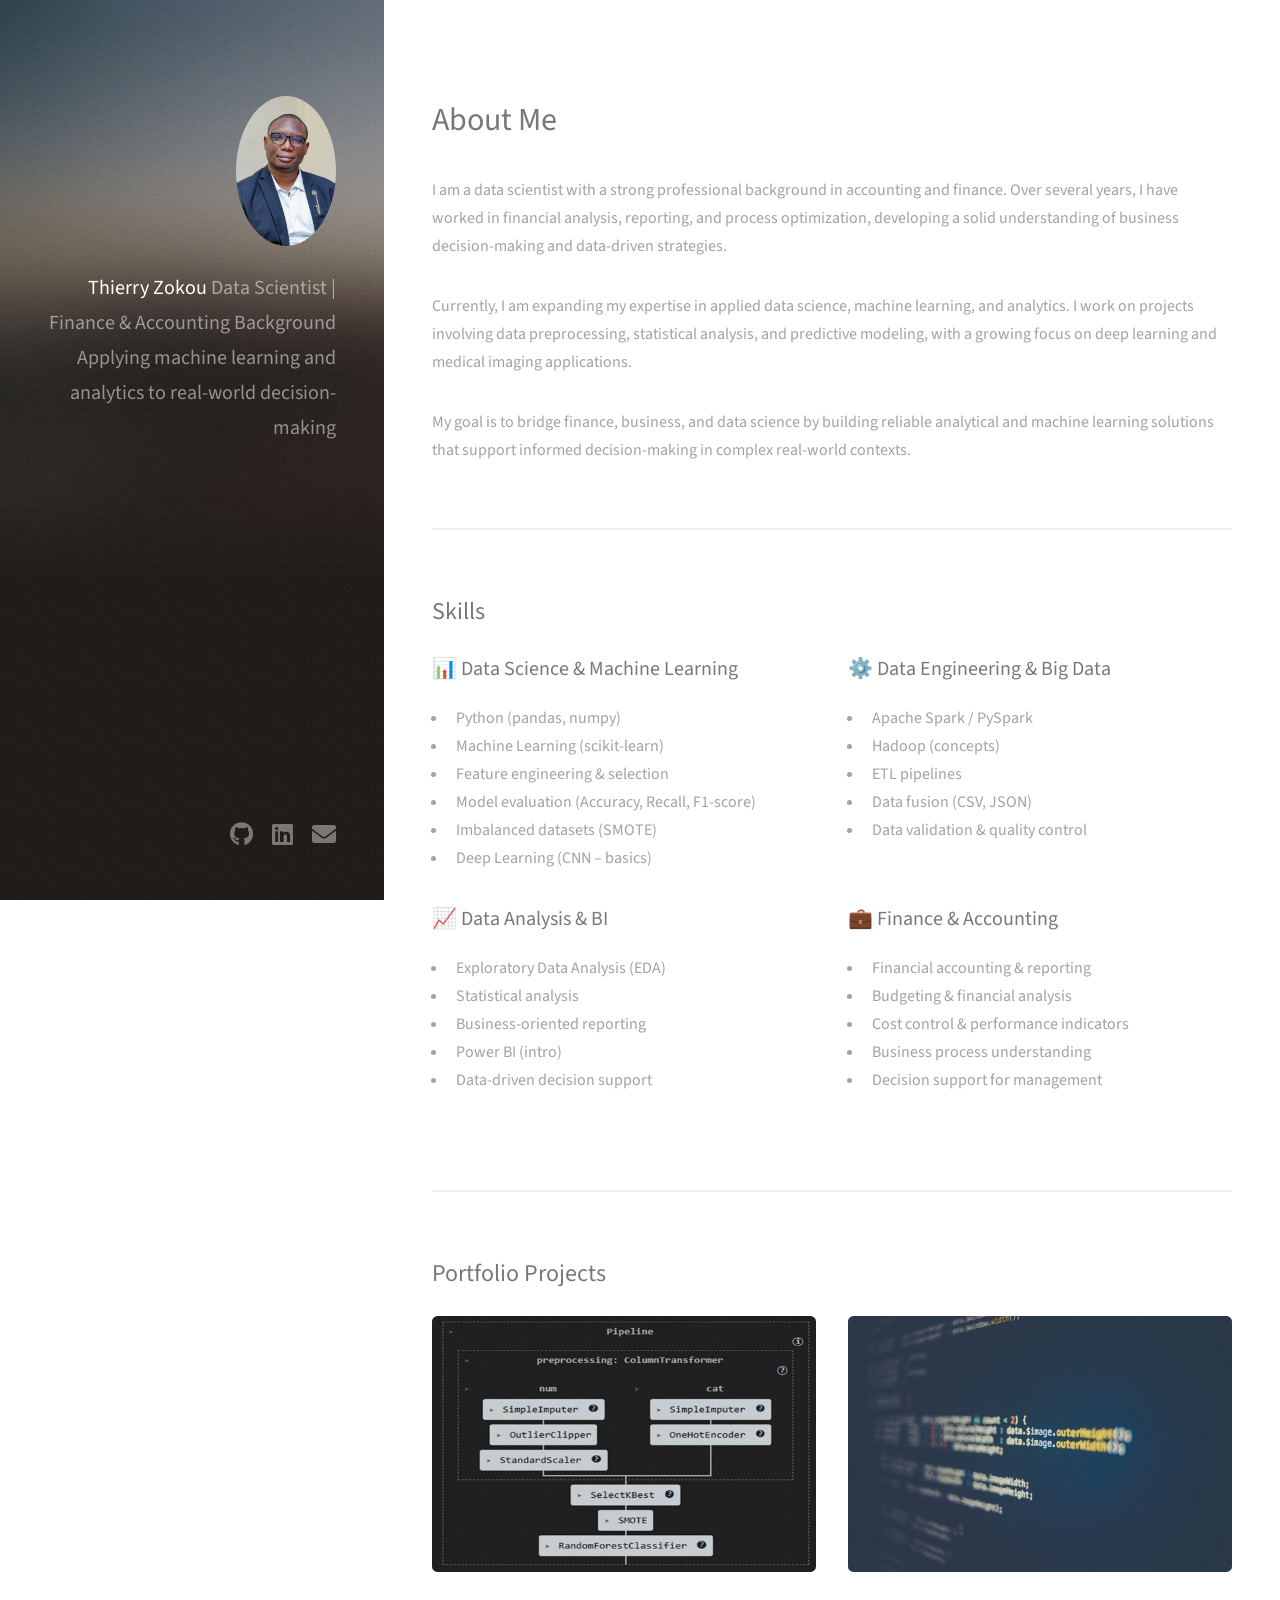
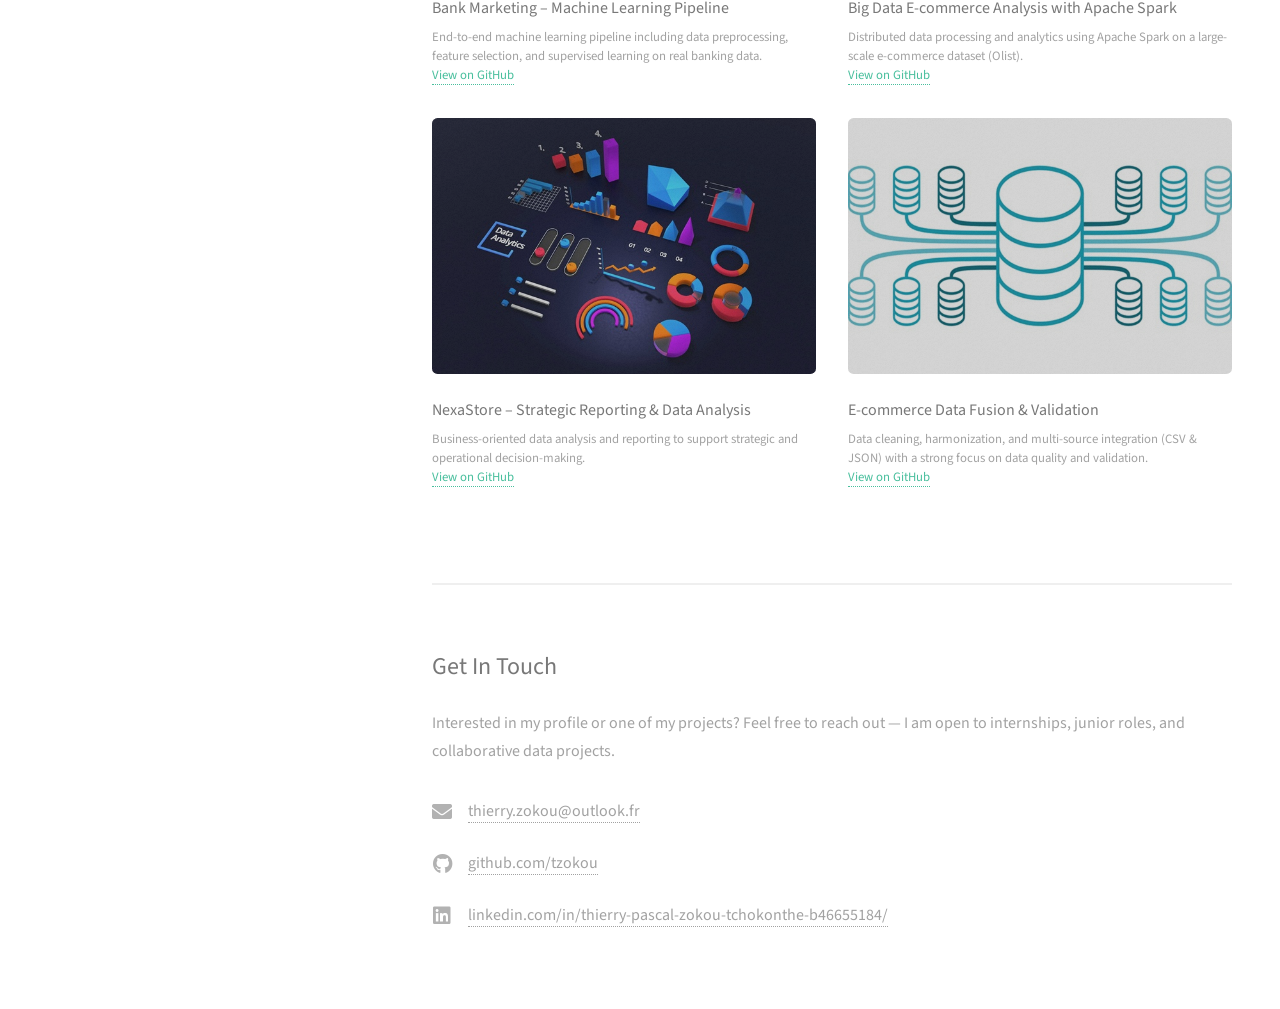
==== index.html @ b6c42687 "Finalize portfolio – ready for recruiters" ====
<!DOCTYPE HTML>
<!--
	Strata by HTML5 UP
	html5up.net | @ajlkn
	Free for personal and commercial use under the CCA 3.0 license (html5up.net/license)
-->
<html>
	<head>
		<title>Thierry Zokou | Data Science & Analytics Portfolio</title>
		<meta charset="utf-8" />
		<meta name="viewport" content="width=device-width, initial-scale=1, user-scalable=no" />
		<link rel="stylesheet" href="assets/css/main.css" />
	</head>
	<body class="is-preload">

		<!-- Header -->
		<header id="header">
		<div class="inner">
			<a href="#" class="image avatar">
				<img src="images/avatar.jpg" alt="Thierry Zokou" />
			</a>
			<h1>
				<strong>Thierry Zokou</strong><br />
				Data Scientist | Finance & Accounting Background<br />
				Applying machine learning and analytics to real-world decision-making
			</h1>
		</div>
	</header>



		<!-- Main -->
			<div id="main">

				<!-- One -->
					<section id="one">
						<header class="major">
							<h2>About Me</h2>
						</header>

						<p>
							I am a data scientist with a strong professional background in accounting and finance.
							Over several years, I have worked in financial analysis, reporting, and process optimization,
							developing a solid understanding of business decision-making and data-driven strategies.
						</p>

						<p>
							Currently, I am expanding my expertise in applied data science, machine learning, and analytics.
							I work on projects involving data preprocessing, statistical analysis, and predictive modeling,
							with a growing focus on deep learning and medical imaging applications.
						</p>

						<p>
							My goal is to bridge finance, business, and data science by building reliable analytical and
							machine learning solutions that support informed decision-making in complex real-world contexts.
						</p>
					</section>



					<section id="skills">
						<h2>Skills</h2>

						<div class="row">

							<div class="col-6 col-12-small">
								<h3>📊 Data Science & Machine Learning</h3>
								<ul>
									<li>Python (pandas, numpy)</li>
									<li>Machine Learning (scikit-learn)</li>
									<li>Feature engineering & selection</li>
									<li>Model evaluation (Accuracy, Recall, F1-score)</li>
									<li>Imbalanced datasets (SMOTE)</li>
									<li>Deep Learning (CNN – basics)</li>
								</ul>
							</div>

							<div class="col-6 col-12-small">
								<h3>⚙️ Data Engineering & Big Data</h3>
								<ul>
									<li>Apache Spark / PySpark</li>
									<li>Hadoop (concepts)</li>
									<li>ETL pipelines</li>
									<li>Data fusion (CSV, JSON)</li>
									<li>Data validation & quality control</li>
								</ul>
							</div>

							<div class="col-6 col-12-small">
								<h3>📈 Data Analysis & BI</h3>
								<ul>
									<li>Exploratory Data Analysis (EDA)</li>
									<li>Statistical analysis</li>
									<li>Business-oriented reporting</li>
									<li>Power BI (intro)</li>
									<li>Data-driven decision support</li>
								</ul>
							</div>

							<div class="col-6 col-12-small">
								<h3>💼 Finance & Accounting</h3>
								<ul>
									<li>Financial accounting & reporting</li>
									<li>Budgeting & financial analysis</li>
									<li>Cost control & performance indicators</li>
									<li>Business process understanding</li>
									<li>Decision support for management</li>
								</ul>
							</div>

						</div>
					</section>



				<!-- Two -->
					<section id="two">
						<h2>Portfolio Projects</h2>

						<div class="row">

							<!-- Project 1 -->
							<article class="col-6 col-12-xsmall work-item">
								<a href="images/fulls/01.jpg" class="image fit thumb">
									<img src="images/thumbs/01.jpg" alt="Bank Marketing Machine Learning" />
								</a>
								<h3>Bank Marketing – Machine Learning Pipeline</h3>
								<p>
									End-to-end machine learning pipeline including data preprocessing,
									feature selection, and supervised learning on real banking data.
								</p>
								<p>
									<a href="https://github.com/tzokou/pipeline-ia-pretraitement-bank-marketing" target="_blank">
										View on GitHub
									</a>
								</p>
							</article>

							<!-- Project 2 -->
							<article class="col-6 col-12-xsmall work-item">
								<a href="images/fulls/02.jpg" class="image fit thumb">
									<img src="images/thumbs/02.jpg" alt="Big Data Spark Olist" />
								</a>
								<h3>Big Data E-commerce Analysis with Apache Spark</h3>
								<p>
									Distributed data processing and analytics using Apache Spark
									on a large-scale e-commerce dataset (Olist).
								</p>
								<p>
									<a href="https://github.com/tzokou/pipeline-big-data-spark-olist" target="_blank">
										View on GitHub
									</a>
								</p>
							</article>

							<!-- Project 3 -->
							<article class="col-6 col-12-xsmall work-item">
								<a href="images/fulls/03.jpg" class="image fit thumb">
									<img src="images/thumbs/03.jpg" alt="NexaStore Data Analysis" />
								</a>
								<h3>NexaStore – Strategic Reporting & Data Analysis</h3>
								<p>
									Business-oriented data analysis and reporting to support
									strategic and operational decision-making.
								</p>
								<p>
									<a href="https://github.com/tzokou/analyse-nexastore-reporting" target="_blank">
										View on GitHub
									</a>
								</p>
							</article>

							<!-- Project 4 -->
							<article class="col-6 col-12-xsmall work-item">
								<a href="images/fulls/04.jpg" class="image fit thumb">
									<img src="images/thumbs/04.jpg" alt="E-commerce Data Fusion" />
								</a>
								<h3>E-commerce Data Fusion & Validation</h3>
								<p>
									Data cleaning, harmonization, and multi-source integration (CSV & JSON)
									with a strong focus on data quality and validation.
								</p>
								<p>
									<a href="https://github.com/tzokou/fusion-validation-donnees-ecommerce" target="_blank">
										View on GitHub
									</a>
								</p>
							</article>

						</div>
					</section>

				<!-- Three -->
					<section id="three">
						<h2>Get In Touch</h2>

						<p>
							Interested in my profile or one of my projects?
							Feel free to reach out — I am open to internships, junior roles,
							and collaborative data projects.
						</p>

						<ul class="labeled-icons">
							<li>
								<h3 class="icon solid fa-envelope">
									<span class="label">Email</span>
								</h3>
								<a href="mailto:thierry.zokou@outlook.fr">
									thierry.zokou@outlook.fr
								</a>
							</li>

							<li>
								<h3 class="icon brands fa-github">
									<span class="label">GitHub</span>
								</h3>
								<a href="https://github.com/tzokou" target="_blank">
									github.com/tzokou
								</a>
							</li>

							<li>
								<h3 class="icon brands fa-linkedin">
									<span class="label">LinkedIn</span>
								</h3>
								<a href="https://www.linkedin.com/in/thierry-pascal-zokou-tchokonthe-b46655184/" target="_blank">
									linkedin.com/in/thierry-pascal-zokou-tchokonthe-b46655184/
								</a>
							</li>
						</ul>
					</section>


				<!-- Four -->
				<!--
					<section id="four">
						<h2>Elements</h2>

						<section>
							<h4>Text</h4>
							<p>This is <b>bold</b> and this is <strong>strong</strong>. This is <i>italic</i> and this is <em>emphasized</em>.
							This is <sup>superscript</sup> text and this is <sub>subscript</sub> text.
							This is <u>underlined</u> and this is code: <code>for (;;) { ... }</code>. Finally, <a href="#">this is a link</a>.</p>
							<hr />
							<header>
								<h4>Heading with a Subtitle</h4>
								<p>Lorem ipsum dolor sit amet nullam id egestas urna aliquam</p>
							</header>
							<p>Nunc lacinia ante nunc ac lobortis. Interdum adipiscing gravida odio porttitor sem non mi integer non faucibus ornare mi ut ante amet placerat aliquet. Volutpat eu sed ante lacinia sapien lorem accumsan varius montes viverra nibh in adipiscing blandit tempus accumsan.</p>
							<header>
								<h5>Heading with a Subtitle</h5>
								<p>Lorem ipsum dolor sit amet nullam id egestas urna aliquam</p>
							</header>
							<p>Nunc lacinia ante nunc ac lobortis. Interdum adipiscing gravida odio porttitor sem non mi integer non faucibus ornare mi ut ante amet placerat aliquet. Volutpat eu sed ante lacinia sapien lorem accumsan varius montes viverra nibh in adipiscing blandit tempus accumsan.</p>
							<hr />
							<h2>Heading Level 2</h2>
							<h3>Heading Level 3</h3>
							<h4>Heading Level 4</h4>
							<h5>Heading Level 5</h5>
							<h6>Heading Level 6</h6>
							<hr />
							<h5>Blockquote</h5>
							<blockquote>Fringilla nisl. Donec accumsan interdum nisi, quis tincidunt felis sagittis eget tempus euismod. Vestibulum ante ipsum primis in faucibus vestibulum. Blandit adipiscing eu felis iaculis volutpat ac adipiscing accumsan faucibus. Vestibulum ante ipsum primis in faucibus lorem ipsum dolor sit amet nullam adipiscing eu felis.</blockquote>
							<h5>Preformatted</h5>
							<pre><code>i = 0;

while (!deck.isInOrder()) {
print 'Iteration ' + i;
deck.shuffle();
i++;
}

print 'It took ' + i + ' iterations to sort the deck.';</code></pre>
						</section>

						<section>
							<h4>Lists</h4>
							<div class="row">
								<div class="col-6 col-12-xsmall">
									<h5>Unordered</h5>
									<ul>
										<li>Dolor pulvinar etiam magna etiam.</li>
										<li>Sagittis adipiscing lorem eleifend.</li>
										<li>Felis enim feugiat dolore viverra.</li>
									</ul>
									<h5>Alternate</h5>
									<ul class="alt">
										<li>Dolor pulvinar etiam magna etiam.</li>
										<li>Sagittis adipiscing lorem eleifend.</li>
										<li>Felis enim feugiat dolore viverra.</li>
									</ul>
								</div>
								<div class="col-6 col-12-xsmall">
									<h5>Ordered</h5>
									<ol>
										<li>Dolor pulvinar etiam magna etiam.</li>
										<li>Etiam vel felis at lorem sed viverra.</li>
										<li>Felis enim feugiat dolore viverra.</li>
										<li>Dolor pulvinar etiam magna etiam.</li>
										<li>Etiam vel felis at lorem sed viverra.</li>
										<li>Felis enim feugiat dolore viverra.</li>
									</ol>
									<h5>Icons</h5>
									<ul class="icons">
										<li><a href="#" class="icon brands fa-twitter"><span class="label">Twitter</span></a></li>
										<li><a href="#" class="icon brands fa-facebook-f"><span class="label">Facebook</span></a></li>
										<li><a href="#" class="icon brands fa-instagram"><span class="label">Instagram</span></a></li>
										<li><a href="#" class="icon brands fa-github"><span class="label">Github</span></a></li>
										<li><a href="#" class="icon brands fa-dribbble"><span class="label">Dribbble</span></a></li>
										<li><a href="#" class="icon brands fa-tumblr"><span class="label">Tumblr</span></a></li>
									</ul>
								</div>
							</div>
							<h5>Actions</h5>
							<ul class="actions">
								<li><a href="#" class="button primary">Default</a></li>
								<li><a href="#" class="button">Default</a></li>
							</ul>
							<ul class="actions small">
								<li><a href="#" class="button primary small">Small</a></li>
								<li><a href="#" class="button small">Small</a></li>
							</ul>
							<div class="row">
								<div class="col-6 col-12-small">
									<ul class="actions stacked">
										<li><a href="#" class="button primary">Default</a></li>
										<li><a href="#" class="button">Default</a></li>
									</ul>
								</div>
								<div class="col-6 col-12-small">
									<ul class="actions stacked">
										<li><a href="#" class="button primary small">Small</a></li>
										<li><a href="#" class="button small">Small</a></li>
									</ul>
								</div>
								<div class="col-6 col-12-small">
									<ul class="actions stacked">
										<li><a href="#" class="button primary fit">Default</a></li>
										<li><a href="#" class="button fit">Default</a></li>
									</ul>
								</div>
								<div class="col-6 col-12-small">
									<ul class="actions stacked">
										<li><a href="#" class="button primary small fit">Small</a></li>
										<li><a href="#" class="button small fit">Small</a></li>
									</ul>
								</div>
							</div>
						</section>

						<section>
							<h4>Table</h4>
							<h5>Default</h5>
							<div class="table-wrapper">
								<table>
									<thead>
										<tr>
											<th>Name</th>
											<th>Description</th>
											<th>Price</th>
										</tr>
									</thead>
									<tbody>
										<tr>
											<td>Item One</td>
											<td>Ante turpis integer aliquet porttitor.</td>
											<td>29.99</td>
										</tr>
										<tr>
											<td>Item Two</td>
											<td>Vis ac commodo adipiscing arcu aliquet.</td>
											<td>19.99</td>
										</tr>
										<tr>
											<td>Item Three</td>
											<td> Morbi faucibus arcu accumsan lorem.</td>
											<td>29.99</td>
										</tr>
										<tr>
											<td>Item Four</td>
											<td>Vitae integer tempus condimentum.</td>
											<td>19.99</td>
										</tr>
										<tr>
											<td>Item Five</td>
											<td>Ante turpis integer aliquet porttitor.</td>
											<td>29.99</td>
										</tr>
									</tbody>
									<tfoot>
										<tr>
											<td colspan="2"></td>
											<td>100.00</td>
										</tr>
									</tfoot>
								</table>
							</div>

							<h5>Alternate</h5>
							<div class="table-wrapper">
								<table class="alt">
									<thead>
										<tr>
											<th>Name</th>
											<th>Description</th>
											<th>Price</th>
										</tr>
									</thead>
									<tbody>
										<tr>
											<td>Item One</td>
											<td>Ante turpis integer aliquet porttitor.</td>
											<td>29.99</td>
										</tr>
										<tr>
											<td>Item Two</td>
											<td>Vis ac commodo adipiscing arcu aliquet.</td>
											<td>19.99</td>
										</tr>
										<tr>
											<td>Item Three</td>
											<td> Morbi faucibus arcu accumsan lorem.</td>
											<td>29.99</td>
										</tr>
										<tr>
											<td>Item Four</td>
											<td>Vitae integer tempus condimentum.</td>
											<td>19.99</td>
										</tr>
										<tr>
											<td>Item Five</td>
											<td>Ante turpis integer aliquet porttitor.</td>
											<td>29.99</td>
										</tr>
									</tbody>
									<tfoot>
										<tr>
											<td colspan="2"></td>
											<td>100.00</td>
										</tr>
									</tfoot>
								</table>
							</div>
						</section>

						<section>
							<h4>Buttons</h4>
							<ul class="actions">
								<li><a href="#" class="button primary">Primary</a></li>
								<li><a href="#" class="button">Default</a></li>
							</ul>
							<ul class="actions">
								<li><a href="#" class="button large">Large</a></li>
								<li><a href="#" class="button">Default</a></li>
								<li><a href="#" class="button small">Small</a></li>
							</ul>
							<ul class="actions fit">
								<li><a href="#" class="button primary fit">Fit</a></li>
								<li><a href="#" class="button fit">Fit</a></li>
							</ul>
							<ul class="actions fit small">
								<li><a href="#" class="button primary fit small">Fit + Small</a></li>
								<li><a href="#" class="button fit small">Fit + Small</a></li>
							</ul>
							<ul class="actions">
								<li><a href="#" class="button primary icon solid fa-download">Icon</a></li>
								<li><a href="#" class="button icon solid fa-download">Icon</a></li>
							</ul>
							<ul class="actions">
								<li><span class="button primary disabled">Primary</span></li>
								<li><span class="button disabled">Default</span></li>
							</ul>
						</section>

						<section>
							<h4>Form</h4>
							<form method="post" action="#">
								<div class="row gtr-uniform gtr-50">
									<div class="col-6 col-12-xsmall">
										<input type="text" name="demo-name" id="demo-name" value="" placeholder="Name" />
									</div>
									<div class="col-6 col-12-xsmall">
										<input type="email" name="demo-email" id="demo-email" value="" placeholder="Email" />
									</div>
									<div class="col-12">
										<select name="demo-category" id="demo-category">
											<option value="">- Category -</option>
											<option value="1">Manufacturing</option>
											<option value="1">Shipping</option>
											<option value="1">Administration</option>
											<option value="1">Human Resources</option>
										</select>
									</div>
									<div class="col-4 col-12-small">
										<input type="radio" id="demo-priority-low" name="demo-priority" checked>
										<label for="demo-priority-low">Low Priority</label>
									</div>
									<div class="col-4 col-12-small">
										<input type="radio" id="demo-priority-normal" name="demo-priority">
										<label for="demo-priority-normal">Normal Priority</label>
									</div>
									<div class="col-4 col-12-small">
										<input type="radio" id="demo-priority-high" name="demo-priority">
										<label for="demo-priority-high">High Priority</label>
									</div>
									<div class="col-6 col-12-small">
										<input type="checkbox" id="demo-copy" name="demo-copy">
										<label for="demo-copy">Email me a copy of this message</label>
									</div>
									<div class="col-6 col-12-small">
										<input type="checkbox" id="demo-human" name="demo-human" checked>
										<label for="demo-human">I am a human and not a robot</label>
									</div>
									<div class="col-12">
										<textarea name="demo-message" id="demo-message" placeholder="Enter your message" rows="6"></textarea>
									</div>
									<div class="col-12">
										<ul class="actions">
											<li><input type="submit" value="Send Message" class="primary" /></li>
											<li><input type="reset" value="Reset" /></li>
										</ul>
									</div>
								</div>
							</form>
						</section>

						<section>
							<h4>Image</h4>
							<h5>Fit</h5>
							<div class="box alt">
								<div class="row gtr-50 gtr-uniform">
									<div class="col-12"><span class="image fit"><img src="images/fulls/05.jpg" alt="" /></span></div>
									<div class="col-4"><span class="image fit"><img src="images/thumbs/01.jpg" alt="" /></span></div>
									<div class="col-4"><span class="image fit"><img src="images/thumbs/02.jpg" alt="" /></span></div>
									<div class="col-4"><span class="image fit"><img src="images/thumbs/03.jpg" alt="" /></span></div>
									<div class="col-4"><span class="image fit"><img src="images/thumbs/04.jpg" alt="" /></span></div>
									<div class="col-4"><span class="image fit"><img src="images/thumbs/05.jpg" alt="" /></span></div>
									<div class="col-4"><span class="image fit"><img src="images/thumbs/06.jpg" alt="" /></span></div>
									<div class="col-4"><span class="image fit"><img src="images/thumbs/03.jpg" alt="" /></span></div>
									<div class="col-4"><span class="image fit"><img src="images/thumbs/02.jpg" alt="" /></span></div>
									<div class="col-4"><span class="image fit"><img src="images/thumbs/01.jpg" alt="" /></span></div>
								</div>
							</div>
							<h5>Left &amp; Right</h5>
							<p><span class="image left"><img src="images/avatar.jpg" alt="" /></span>Fringilla nisl. Donec accumsan interdum nisi, quis tincidunt felis sagittis eget. tempus euismod. Vestibulum ante ipsum primis in faucibus vestibulum. Blandit adipiscing eu felis iaculis volutpat ac adipiscing accumsan eu faucibus. Integer ac pellentesque praesent tincidunt felis sagittis eget. tempus euismod. Vestibulum ante ipsum primis in faucibus vestibulum. Blandit adipiscing eu felis iaculis volutpat ac adipiscing accumsan eu faucibus. Integer ac pellentesque praesent. Donec accumsan interdum nisi, quis tincidunt felis sagittis eget. tempus euismod. Vestibulum ante ipsum primis in faucibus vestibulum. Blandit adipiscing eu felis iaculis volutpat ac adipiscing accumsan eu faucibus. Integer ac pellentesque praesent tincidunt felis sagittis eget. tempus euismod. Vestibulum ante ipsum primis in faucibus vestibulum. Blandit adipiscing eu felis iaculis volutpat ac adipiscing accumsan eu faucibus. Integer ac pellentesque praesent.</p>
							<p><span class="image right"><img src="images/avatar.jpg" alt="" /></span>Fringilla nisl. Donec accumsan interdum nisi, quis tincidunt felis sagittis eget. tempus euismod. Vestibulum ante ipsum primis in faucibus vestibulum. Blandit adipiscing eu felis iaculis volutpat ac adipiscing accumsan eu faucibus. Integer ac pellentesque praesent tincidunt felis sagittis eget. tempus euismod. Vestibulum ante ipsum primis in faucibus vestibulum. Blandit adipiscing eu felis iaculis volutpat ac adipiscing accumsan eu faucibus. Integer ac pellentesque praesent. Donec accumsan interdum nisi, quis tincidunt felis sagittis eget. tempus euismod. Vestibulum ante ipsum primis in faucibus vestibulum. Blandit adipiscing eu felis iaculis volutpat ac adipiscing accumsan eu faucibus. Integer ac pellentesque praesent tincidunt felis sagittis eget. tempus euismod. Vestibulum ante ipsum primis in faucibus vestibulum. Blandit adipiscing eu felis iaculis volutpat ac adipiscing accumsan eu faucibus. Integer ac pellentesque praesent.</p>
						</section>

					</section>
				-->

			</div>

		<!-- Footer -->
			<footer id="footer">
				<div class="inner">
					<ul class="icons">
						<li>
							<a href="https://github.com/tzokou" class="icon brands fa-github" target="_blank">
								<span class="label">GitHub</span>
							</a>
						</li>
						<li>
							<a href="https://www.linkedin.com/in/thierry-pascal-zokou-tchokonthe-b46655184/" class="icon brands fa-linkedin" target="_blank">
								<span class="label">LinkedIn</span>
							</a>
						</li>
						<li>
							<a href="mailto:thierry.zokou@outlook.fr" class="icon solid fa-envelope">
								<span class="label">Email</span>
							</a>
						</li>
					</ul>

				</div>
			</footer>

		<!-- Scripts -->
			<script src="assets/js/jquery.min.js"></script>
			<script src="assets/js/jquery.poptrox.min.js"></script>
			<script src="assets/js/browser.min.js"></script>
			<script src="assets/js/breakpoints.min.js"></script>
			<script src="assets/js/util.js"></script>
			<script src="assets/js/main.js"></script>

	</body>
</html>
---- assets/css/main.css ----
@import url("fontawesome-all.min.css");
@import url("https://fonts.googleapis.com/css?family=Source+Sans+Pro:400,400italic");

/*
	Strata by HTML5 UP
	html5up.net | @ajlkn
	Free for personal and commercial use under the CCA 3.0 license (html5up.net/license)
*/

html, body, div, span, applet, object,
iframe, h1, h2, h3, h4, h5, h6, p, blockquote,
pre, a, abbr, acronym, address, big, cite,
code, del, dfn, em, img, ins, kbd, q, s, samp,
small, strike, strong, sub, sup, tt, var, b,
u, i, center, dl, dt, dd, ol, ul, li, fieldset,
form, label, legend, table, caption, tbody,
tfoot, thead, tr, th, td, article, aside,
canvas, details, embed, figure, figcaption,
footer, header, hgroup, menu, nav, output, ruby,
section, summary, time, mark, audio, video {
	margin: 0;
	padding: 0;
	border: 0;
	font-size: 100%;
	font: inherit;
	vertical-align: baseline;}

article, aside, details, figcaption, figure,
footer, header, hgroup, menu, nav, section {
	display: block;}

body {
	line-height: 1;
}

ol, ul {
	list-style: none;
}

blockquote, q {
	quotes: none;
}

	blockquote:before, blockquote:after, q:before, q:after {
		content: '';
		content: none;
	}

table {
	border-collapse: collapse;
	border-spacing: 0;
}

body {
	-webkit-text-size-adjust: none;
}

mark {
	background-color: transparent;
	color: inherit;
}

input::-moz-focus-inner {
	border: 0;
	padding: 0;
}

input, select, textarea {
	-moz-appearance: none;
	-webkit-appearance: none;
	-ms-appearance: none;
	appearance: none;
}

/* Basic */

	html {
		box-sizing: border-box;
	}

	*, *:before, *:after {
		box-sizing: inherit;
	}

	body {
		background: #fff;
	}

		body.is-preload *, body.is-preload *:before, body.is-preload *:after {
			-moz-animation: none !important;
			-webkit-animation: none !important;
			-ms-animation: none !important;
			animation: none !important;
			-moz-transition: none !important;
			-webkit-transition: none !important;
			-ms-transition: none !important;
			transition: none !important;
		}

	body, input, select, textarea {
		color: #a2a2a2;
		font-family: "Source Sans Pro", Helvetica, sans-serif;
		font-size: 16pt;
		font-weight: 400;
		line-height: 1.75em;
	}

	a {
		-moz-transition: color 0.2s ease-in-out, border-color 0.2s ease-in-out;
		-webkit-transition: color 0.2s ease-in-out, border-color 0.2s ease-in-out;
		-ms-transition: color 0.2s ease-in-out, border-color 0.2s ease-in-out;
		transition: color 0.2s ease-in-out, border-color 0.2s ease-in-out;
		border-bottom: dotted 1px;
		color: #49bf9d;
		text-decoration: none;
	}

		a:hover {
			border-bottom-color: transparent;
			color: #49bf9d !important;
			text-decoration: none;
		}

	strong, b {
		color: #787878;
		font-weight: 400;
	}

	em, i {
		font-style: italic;
	}

	p {
		margin: 0 0 2em 0;
	}

	h1, h2, h3, h4, h5, h6 {
		color: #787878;
		font-weight: 400;
		line-height: 1em;
		margin: 0 0 1em 0;
	}

		h1 a, h2 a, h3 a, h4 a, h5 a, h6 a {
			color: inherit;
			text-decoration: none;
		}

	h1 {
		font-size: 2em;
		line-height: 1.5em;
	}

	h2 {
		font-size: 1.5em;
		line-height: 1.5em;
	}

	h3 {
		font-size: 1.25em;
		line-height: 1.5em;
	}

	h4 {
		font-size: 1.1em;
		line-height: 1.5em;
	}

	h5 {
		font-size: 0.9em;
		line-height: 1.5em;
	}

	h6 {
		font-size: 0.7em;
		line-height: 1.5em;
	}

	sub {
		font-size: 0.8em;
		position: relative;
		top: 0.5em;
	}

	sup {
		font-size: 0.8em;
		position: relative;
		top: -0.5em;
	}

	hr {
		border: 0;
		border-bottom: solid 2px #efefef;
		margin: 2em 0;
	}

		hr.major {
			margin: 3em 0;
		}

	blockquote {
		border-left: solid 6px #efefef;
		font-style: italic;
		margin: 0 0 2em 0;
		padding: 0.5em 0 0.5em 1.5em;
	}

	code {
		background: #f7f7f7;
		border-radius: 0.35em;
		border: solid 2px #efefef;
		font-family: "Courier New", monospace;
		font-size: 0.9em;
		margin: 0 0.25em;
		padding: 0.25em 0.65em;
	}

	pre {
		-webkit-overflow-scrolling: touch;
		font-family: "Courier New", monospace;
		font-size: 0.9em;
		margin: 0 0 2em 0;
	}

		pre code {
			display: block;
			line-height: 1.75em;
			padding: 1em 1.5em;
			overflow-x: auto;
		}

	.align-left {
		text-align: left;
	}

	.align-center {
		text-align: center;
	}

	.align-right {
		text-align: right;
	}

/* Container */

	.container {
		margin: 0 auto;
		max-width: calc(100% - 4em);
		width: 100%;
	}

		.container.xsmall {
			width: 25%;
		}

		.container.small {
			width: 50%;
		}

		.container.medium {
			width: 75%;
		}

		.container.large {
			width: 125%;
		}

		.container.xlarge {
			width: 150%;
		}

		.container.max {
			width: 100%;
		}

		@media screen and (max-width: 980px) {

			.container {
				width: 100% !important;
				max-width: 100% !important;
			}

		}

		@media screen and (max-width: 480px) {

			.container {
				max-width: calc(100% - 3em);
			}

		}

/* Row */

	.row {
		display: flex;
		flex-wrap: wrap;
		box-sizing: border-box;
		align-items: stretch;
	}

		.row > * {
			box-sizing: border-box;
		}

		.row.gtr-uniform > * > :last-child {
			margin-bottom: 0;
		}

		.row.aln-left {
			justify-content: flex-start;
		}

		.row.aln-center {
			justify-content: center;
		}

		.row.aln-right {
			justify-content: flex-end;
		}

		.row.aln-top {
			align-items: flex-start;
		}

		.row.aln-middle {
			align-items: center;
		}

		.row.aln-bottom {
			align-items: flex-end;
		}

		.row > .imp {
			order: -1;
		}

		.row > .col-1 {
			width: 8.33333%;
		}

		.row > .off-1 {
			margin-left: 8.33333%;
		}

		.row > .col-2 {
			width: 16.66667%;
		}

		.row > .off-2 {
			margin-left: 16.66667%;
		}

		.row > .col-3 {
			width: 25%;
		}

		.row > .off-3 {
			margin-left: 25%;
		}

		.row > .col-4 {
			width: 33.33333%;
		}

		.row > .off-4 {
			margin-left: 33.33333%;
		}

		.row > .col-5 {
			width: 41.66667%;
		}

		.row > .off-5 {
			margin-left: 41.66667%;
		}

		.row > .col-6 {
			width: 50%;
		}

		.row > .off-6 {
			margin-left: 50%;
		}

		.row > .col-7 {
			width: 58.33333%;
		}

		.row > .off-7 {
			margin-left: 58.33333%;
		}

		.row > .col-8 {
			width: 66.66667%;
		}

		.row > .off-8 {
			margin-left: 66.66667%;
		}

		.row > .col-9 {
			width: 75%;
		}

		.row > .off-9 {
			margin-left: 75%;
		}

		.row > .col-10 {
			width: 83.33333%;
		}

		.row > .off-10 {
			margin-left: 83.33333%;
		}

		.row > .col-11 {
			width: 91.66667%;
		}

		.row > .off-11 {
			margin-left: 91.66667%;
		}

		.row > .col-12 {
			width: 100%;
		}

		.row > .off-12 {
			margin-left: 100%;
		}

		.row.gtr-0 {
			margin-top: 0;
			margin-left: 0em;
		}

			.row.gtr-0 > * {
				padding: 0 0 0 0em;
			}

			.row.gtr-0.gtr-uniform {
				margin-top: 0em;
			}

				.row.gtr-0.gtr-uniform > * {
					padding-top: 0em;
				}

		.row.gtr-25 {
			margin-top: 0;
			margin-left: -0.625em;
		}

			.row.gtr-25 > * {
				padding: 0 0 0 0.625em;
			}

			.row.gtr-25.gtr-uniform {
				margin-top: -0.625em;
			}

				.row.gtr-25.gtr-uniform > * {
					padding-top: 0.625em;
				}

		.row.gtr-50 {
			margin-top: 0;
			margin-left: -1.25em;
		}

			.row.gtr-50 > * {
				padding: 0 0 0 1.25em;
			}

			.row.gtr-50.gtr-uniform {
				margin-top: -1.25em;
			}

				.row.gtr-50.gtr-uniform > * {
					padding-top: 1.25em;
				}

		.row {
			margin-top: 0;
			margin-left: -2.5em;
		}

			.row > * {
				padding: 0 0 0 2.5em;
			}

			.row.gtr-uniform {
				margin-top: -2.5em;
			}

				.row.gtr-uniform > * {
					padding-top: 2.5em;
				}

		.row.gtr-150 {
			margin-top: 0;
			margin-left: -3.75em;
		}

			.row.gtr-150 > * {
				padding: 0 0 0 3.75em;
			}

			.row.gtr-150.gtr-uniform {
				margin-top: -3.75em;
			}

				.row.gtr-150.gtr-uniform > * {
					padding-top: 3.75em;
				}

		.row.gtr-200 {
			margin-top: 0;
			margin-left: -5em;
		}

			.row.gtr-200 > * {
				padding: 0 0 0 5em;
			}

			.row.gtr-200.gtr-uniform {
				margin-top: -5em;
			}

				.row.gtr-200.gtr-uniform > * {
					padding-top: 5em;
				}

		@media screen and (max-width: 1800px) {

			.row {
				display: flex;
				flex-wrap: wrap;
				box-sizing: border-box;
				align-items: stretch;
			}

				.row > * {
					box-sizing: border-box;
				}

				.row.gtr-uniform > * > :last-child {
					margin-bottom: 0;
				}

				.row.aln-left {
					justify-content: flex-start;
				}

				.row.aln-center {
					justify-content: center;
				}

				.row.aln-right {
					justify-content: flex-end;
				}

				.row.aln-top {
					align-items: flex-start;
				}

				.row.aln-middle {
					align-items: center;
				}

				.row.aln-bottom {
					align-items: flex-end;
				}

				.row > .imp-xlarge {
					order: -1;
				}

				.row > .col-1-xlarge {
					width: 8.33333%;
				}

				.row > .off-1-xlarge {
					margin-left: 8.33333%;
				}

				.row > .col-2-xlarge {
					width: 16.66667%;
				}

				.row > .off-2-xlarge {
					margin-left: 16.66667%;
				}

				.row > .col-3-xlarge {
					width: 25%;
				}

				.row > .off-3-xlarge {
					margin-left: 25%;
				}

				.row > .col-4-xlarge {
					width: 33.33333%;
				}

				.row > .off-4-xlarge {
					margin-left: 33.33333%;
				}

				.row > .col-5-xlarge {
					width: 41.66667%;
				}

				.row > .off-5-xlarge {
					margin-left: 41.66667%;
				}

				.row > .col-6-xlarge {
					width: 50%;
				}

				.row > .off-6-xlarge {
					margin-left: 50%;
				}

				.row > .col-7-xlarge {
					width: 58.33333%;
				}

				.row > .off-7-xlarge {
					margin-left: 58.33333%;
				}

				.row > .col-8-xlarge {
					width: 66.66667%;
				}

				.row > .off-8-xlarge {
					margin-left: 66.66667%;
				}

				.row > .col-9-xlarge {
					width: 75%;
				}

				.row > .off-9-xlarge {
					margin-left: 75%;
				}

				.row > .col-10-xlarge {
					width: 83.33333%;
				}

				.row > .off-10-xlarge {
					margin-left: 83.33333%;
				}

				.row > .col-11-xlarge {
					width: 91.66667%;
				}

				.row > .off-11-xlarge {
					margin-left: 91.66667%;
				}

				.row > .col-12-xlarge {
					width: 100%;
				}

				.row > .off-12-xlarge {
					margin-left: 100%;
				}

				.row.gtr-0 {
					margin-top: 0;
					margin-left: 0em;
				}

					.row.gtr-0 > * {
						padding: 0 0 0 0em;
					}

					.row.gtr-0.gtr-uniform {
						margin-top: 0em;
					}

						.row.gtr-0.gtr-uniform > * {
							padding-top: 0em;
						}

				.row.gtr-25 {
					margin-top: 0;
					margin-left: -0.625em;
				}

					.row.gtr-25 > * {
						padding: 0 0 0 0.625em;
					}

					.row.gtr-25.gtr-uniform {
						margin-top: -0.625em;
					}

						.row.gtr-25.gtr-uniform > * {
							padding-top: 0.625em;
						}

				.row.gtr-50 {
					margin-top: 0;
					margin-left: -1.25em;
				}

					.row.gtr-50 > * {
						padding: 0 0 0 1.25em;
					}

					.row.gtr-50.gtr-uniform {
						margin-top: -1.25em;
					}

						.row.gtr-50.gtr-uniform > * {
							padding-top: 1.25em;
						}

				.row {
					margin-top: 0;
					margin-left: -2.5em;
				}

					.row > * {
						padding: 0 0 0 2.5em;
					}

					.row.gtr-uniform {
						margin-top: -2.5em;
					}

						.row.gtr-uniform > * {
							padding-top: 2.5em;
						}

				.row.gtr-150 {
					margin-top: 0;
					margin-left: -3.75em;
				}

					.row.gtr-150 > * {
						padding: 0 0 0 3.75em;
					}

					.row.gtr-150.gtr-uniform {
						margin-top: -3.75em;
					}

						.row.gtr-150.gtr-uniform > * {
							padding-top: 3.75em;
						}

				.row.gtr-200 {
					margin-top: 0;
					margin-left: -5em;
				}

					.row.gtr-200 > * {
						padding: 0 0 0 5em;
					}

					.row.gtr-200.gtr-uniform {
						margin-top: -5em;
					}

						.row.gtr-200.gtr-uniform > * {
							padding-top: 5em;
						}

		}

		@media screen and (max-width: 1280px) {

			.row {
				display: flex;
				flex-wrap: wrap;
				box-sizing: border-box;
				align-items: stretch;
			}

				.row > * {
					box-sizing: border-box;
				}

				.row.gtr-uniform > * > :last-child {
					margin-bottom: 0;
				}

				.row.aln-left {
					justify-content: flex-start;
				}

				.row.aln-center {
					justify-content: center;
				}

				.row.aln-right {
					justify-content: flex-end;
				}

				.row.aln-top {
					align-items: flex-start;
				}

				.row.aln-middle {
					align-items: center;
				}

				.row.aln-bottom {
					align-items: flex-end;
				}

				.row > .imp-large {
					order: -1;
				}

				.row > .col-1-large {
					width: 8.33333%;
				}

				.row > .off-1-large {
					margin-left: 8.33333%;
				}

				.row > .col-2-large {
					width: 16.66667%;
				}

				.row > .off-2-large {
					margin-left: 16.66667%;
				}

				.row > .col-3-large {
					width: 25%;
				}

				.row > .off-3-large {
					margin-left: 25%;
				}

				.row > .col-4-large {
					width: 33.33333%;
				}

				.row > .off-4-large {
					margin-left: 33.33333%;
				}

				.row > .col-5-large {
					width: 41.66667%;
				}

				.row > .off-5-large {
					margin-left: 41.66667%;
				}

				.row > .col-6-large {
					width: 50%;
				}

				.row > .off-6-large {
					margin-left: 50%;
				}

				.row > .col-7-large {
					width: 58.33333%;
				}

				.row > .off-7-large {
					margin-left: 58.33333%;
				}

				.row > .col-8-large {
					width: 66.66667%;
				}

				.row > .off-8-large {
					margin-left: 66.66667%;
				}

				.row > .col-9-large {
					width: 75%;
				}

				.row > .off-9-large {
					margin-left: 75%;
				}

				.row > .col-10-large {
					width: 83.33333%;
				}

				.row > .off-10-large {
					margin-left: 83.33333%;
				}

				.row > .col-11-large {
					width: 91.66667%;
				}

				.row > .off-11-large {
					margin-left: 91.66667%;
				}

				.row > .col-12-large {
					width: 100%;
				}

				.row > .off-12-large {
					margin-left: 100%;
				}

				.row.gtr-0 {
					margin-top: 0;
					margin-left: 0em;
				}

					.row.gtr-0 > * {
						padding: 0 0 0 0em;
					}

					.row.gtr-0.gtr-uniform {
						margin-top: 0em;
					}

						.row.gtr-0.gtr-uniform > * {
							padding-top: 0em;
						}

				.row.gtr-25 {
					margin-top: 0;
					margin-left: -0.5em;
				}

					.row.gtr-25 > * {
						padding: 0 0 0 0.5em;
					}

					.row.gtr-25.gtr-uniform {
						margin-top: -0.5em;
					}

						.row.gtr-25.gtr-uniform > * {
							padding-top: 0.5em;
						}

				.row.gtr-50 {
					margin-top: 0;
					margin-left: -1em;
				}

					.row.gtr-50 > * {
						padding: 0 0 0 1em;
					}

					.row.gtr-50.gtr-uniform {
						margin-top: -1em;
					}

						.row.gtr-50.gtr-uniform > * {
							padding-top: 1em;
						}

				.row {
					margin-top: 0;
					margin-left: -2em;
				}

					.row > * {
						padding: 0 0 0 2em;
					}

					.row.gtr-uniform {
						margin-top: -2em;
					}

						.row.gtr-uniform > * {
							padding-top: 2em;
						}

				.row.gtr-150 {
					margin-top: 0;
					margin-left: -3em;
				}

					.row.gtr-150 > * {
						padding: 0 0 0 3em;
					}

					.row.gtr-150.gtr-uniform {
						margin-top: -3em;
					}

						.row.gtr-150.gtr-uniform > * {
							padding-top: 3em;
						}

				.row.gtr-200 {
					margin-top: 0;
					margin-left: -4em;
				}

					.row.gtr-200 > * {
						padding: 0 0 0 4em;
					}

					.row.gtr-200.gtr-uniform {
						margin-top: -4em;
					}

						.row.gtr-200.gtr-uniform > * {
							padding-top: 4em;
						}

		}

		@media screen and (max-width: 980px) {

			.row {
				display: flex;
				flex-wrap: wrap;
				box-sizing: border-box;
				align-items: stretch;
			}

				.row > * {
					box-sizing: border-box;
				}

				.row.gtr-uniform > * > :last-child {
					margin-bottom: 0;
				}

				.row.aln-left {
					justify-content: flex-start;
				}

				.row.aln-center {
					justify-content: center;
				}

				.row.aln-right {
					justify-content: flex-end;
				}

				.row.aln-top {
					align-items: flex-start;
				}

				.row.aln-middle {
					align-items: center;
				}

				.row.aln-bottom {
					align-items: flex-end;
				}

				.row > .imp-medium {
					order: -1;
				}

				.row > .col-1-medium {
					width: 8.33333%;
				}

				.row > .off-1-medium {
					margin-left: 8.33333%;
				}

				.row > .col-2-medium {
					width: 16.66667%;
				}

				.row > .off-2-medium {
					margin-left: 16.66667%;
				}

				.row > .col-3-medium {
					width: 25%;
				}

				.row > .off-3-medium {
					margin-left: 25%;
				}

				.row > .col-4-medium {
					width: 33.33333%;
				}

				.row > .off-4-medium {
					margin-left: 33.33333%;
				}

				.row > .col-5-medium {
					width: 41.66667%;
				}

				.row > .off-5-medium {
					margin-left: 41.66667%;
				}

				.row > .col-6-medium {
					width: 50%;
				}

				.row > .off-6-medium {
					margin-left: 50%;
				}

				.row > .col-7-medium {
					width: 58.33333%;
				}

				.row > .off-7-medium {
					margin-left: 58.33333%;
				}

				.row > .col-8-medium {
					width: 66.66667%;
				}

				.row > .off-8-medium {
					margin-left: 66.66667%;
				}

				.row > .col-9-medium {
					width: 75%;
				}

				.row > .off-9-medium {
					margin-left: 75%;
				}

				.row > .col-10-medium {
					width: 83.33333%;
				}

				.row > .off-10-medium {
					margin-left: 83.33333%;
				}

				.row > .col-11-medium {
					width: 91.66667%;
				}

				.row > .off-11-medium {
					margin-left: 91.66667%;
				}

				.row > .col-12-medium {
					width: 100%;
				}

				.row > .off-12-medium {
					margin-left: 100%;
				}

				.row.gtr-0 {
					margin-top: 0;
					margin-left: 0em;
				}

					.row.gtr-0 > * {
						padding: 0 0 0 0em;
					}

					.row.gtr-0.gtr-uniform {
						margin-top: 0em;
					}

						.row.gtr-0.gtr-uniform > * {
							padding-top: 0em;
						}

				.row.gtr-25 {
					margin-top: 0;
					margin-left: -0.5em;
				}

					.row.gtr-25 > * {
						padding: 0 0 0 0.5em;
					}

					.row.gtr-25.gtr-uniform {
						margin-top: -0.5em;
					}

						.row.gtr-25.gtr-uniform > * {
							padding-top: 0.5em;
						}

				.row.gtr-50 {
					margin-top: 0;
					margin-left: -1em;
				}

					.row.gtr-50 > * {
						padding: 0 0 0 1em;
					}

					.row.gtr-50.gtr-uniform {
						margin-top: -1em;
					}

						.row.gtr-50.gtr-uniform > * {
							padding-top: 1em;
						}

				.row {
					margin-top: 0;
					margin-left: -2em;
				}

					.row > * {
						padding: 0 0 0 2em;
					}

					.row.gtr-uniform {
						margin-top: -2em;
					}

						.row.gtr-uniform > * {
							padding-top: 2em;
						}

				.row.gtr-150 {
					margin-top: 0;
					margin-left: -3em;
				}

					.row.gtr-150 > * {
						padding: 0 0 0 3em;
					}

					.row.gtr-150.gtr-uniform {
						margin-top: -3em;
					}

						.row.gtr-150.gtr-uniform > * {
							padding-top: 3em;
						}

				.row.gtr-200 {
					margin-top: 0;
					margin-left: -4em;
				}

					.row.gtr-200 > * {
						padding: 0 0 0 4em;
					}

					.row.gtr-200.gtr-uniform {
						margin-top: -4em;
					}

						.row.gtr-200.gtr-uniform > * {
							padding-top: 4em;
						}

		}

		@media screen and (max-width: 736px) {

			.row {
				display: flex;
				flex-wrap: wrap;
				box-sizing: border-box;
				align-items: stretch;
			}

				.row > * {
					box-sizing: border-box;
				}

				.row.gtr-uniform > * > :last-child {
					margin-bottom: 0;
				}

				.row.aln-left {
					justify-content: flex-start;
				}

				.row.aln-center {
					justify-content: center;
				}

				.row.aln-right {
					justify-content: flex-end;
				}

				.row.aln-top {
					align-items: flex-start;
				}

				.row.aln-middle {
					align-items: center;
				}

				.row.aln-bottom {
					align-items: flex-end;
				}

				.row > .imp-small {
					order: -1;
				}

				.row > .col-1-small {
					width: 8.33333%;
				}

				.row > .off-1-small {
					margin-left: 8.33333%;
				}

				.row > .col-2-small {
					width: 16.66667%;
				}

				.row > .off-2-small {
					margin-left: 16.66667%;
				}

				.row > .col-3-small {
					width: 25%;
				}

				.row > .off-3-small {
					margin-left: 25%;
				}

				.row > .col-4-small {
					width: 33.33333%;
				}

				.row > .off-4-small {
					margin-left: 33.33333%;
				}

				.row > .col-5-small {
					width: 41.66667%;
				}

				.row > .off-5-small {
					margin-left: 41.66667%;
				}

				.row > .col-6-small {
					width: 50%;
				}

				.row > .off-6-small {
					margin-left: 50%;
				}

				.row > .col-7-small {
					width: 58.33333%;
				}

				.row > .off-7-small {
					margin-left: 58.33333%;
				}

				.row > .col-8-small {
					width: 66.66667%;
				}

				.row > .off-8-small {
					margin-left: 66.66667%;
				}

				.row > .col-9-small {
					width: 75%;
				}

				.row > .off-9-small {
					margin-left: 75%;
				}

				.row > .col-10-small {
					width: 83.33333%;
				}

				.row > .off-10-small {
					margin-left: 83.33333%;
				}

				.row > .col-11-small {
					width: 91.66667%;
				}

				.row > .off-11-small {
					margin-left: 91.66667%;
				}

				.row > .col-12-small {
					width: 100%;
				}

				.row > .off-12-small {
					margin-left: 100%;
				}

				.row.gtr-0 {
					margin-top: 0;
					margin-left: 0em;
				}

					.row.gtr-0 > * {
						padding: 0 0 0 0em;
					}

					.row.gtr-0.gtr-uniform {
						margin-top: 0em;
					}

						.row.gtr-0.gtr-uniform > * {
							padding-top: 0em;
						}

				.row.gtr-25 {
					margin-top: 0;
					margin-left: -0.375em;
				}

					.row.gtr-25 > * {
						padding: 0 0 0 0.375em;
					}

					.row.gtr-25.gtr-uniform {
						margin-top: -0.375em;
					}

						.row.gtr-25.gtr-uniform > * {
							padding-top: 0.375em;
						}

				.row.gtr-50 {
					margin-top: 0;
					margin-left: -0.75em;
				}

					.row.gtr-50 > * {
						padding: 0 0 0 0.75em;
					}

					.row.gtr-50.gtr-uniform {
						margin-top: -0.75em;
					}

						.row.gtr-50.gtr-uniform > * {
							padding-top: 0.75em;
						}

				.row {
					margin-top: 0;
					margin-left: -1.5em;
				}

					.row > * {
						padding: 0 0 0 1.5em;
					}

					.row.gtr-uniform {
						margin-top: -1.5em;
					}

						.row.gtr-uniform > * {
							padding-top: 1.5em;
						}

				.row.gtr-150 {
					margin-top: 0;
					margin-left: -2.25em;
				}

					.row.gtr-150 > * {
						padding: 0 0 0 2.25em;
					}

					.row.gtr-150.gtr-uniform {
						margin-top: -2.25em;
					}

						.row.gtr-150.gtr-uniform > * {
							padding-top: 2.25em;
						}

				.row.gtr-200 {
					margin-top: 0;
					margin-left: -3em;
				}

					.row.gtr-200 > * {
						padding: 0 0 0 3em;
					}

					.row.gtr-200.gtr-uniform {
						margin-top: -3em;
					}

						.row.gtr-200.gtr-uniform > * {
							padding-top: 3em;
						}

		}

		@media screen and (max-width: 480px) {

			.row {
				display: flex;
				flex-wrap: wrap;
				box-sizing: border-box;
				align-items: stretch;
			}

				.row > * {
					box-sizing: border-box;
				}

				.row.gtr-uniform > * > :last-child {
					margin-bottom: 0;
				}

				.row.aln-left {
					justify-content: flex-start;
				}

				.row.aln-center {
					justify-content: center;
				}

				.row.aln-right {
					justify-content: flex-end;
				}

				.row.aln-top {
					align-items: flex-start;
				}

				.row.aln-middle {
					align-items: center;
				}

				.row.aln-bottom {
					align-items: flex-end;
				}

				.row > .imp-xsmall {
					order: -1;
				}

				.row > .col-1-xsmall {
					width: 8.33333%;
				}

				.row > .off-1-xsmall {
					margin-left: 8.33333%;
				}

				.row > .col-2-xsmall {
					width: 16.66667%;
				}

				.row > .off-2-xsmall {
					margin-left: 16.66667%;
				}

				.row > .col-3-xsmall {
					width: 25%;
				}

				.row > .off-3-xsmall {
					margin-left: 25%;
				}

				.row > .col-4-xsmall {
					width: 33.33333%;
				}

				.row > .off-4-xsmall {
					margin-left: 33.33333%;
				}

				.row > .col-5-xsmall {
					width: 41.66667%;
				}

				.row > .off-5-xsmall {
					margin-left: 41.66667%;
				}

				.row > .col-6-xsmall {
					width: 50%;
				}

				.row > .off-6-xsmall {
					margin-left: 50%;
				}

				.row > .col-7-xsmall {
					width: 58.33333%;
				}

				.row > .off-7-xsmall {
					margin-left: 58.33333%;
				}

				.row > .col-8-xsmall {
					width: 66.66667%;
				}

				.row > .off-8-xsmall {
					margin-left: 66.66667%;
				}

				.row > .col-9-xsmall {
					width: 75%;
				}

				.row > .off-9-xsmall {
					margin-left: 75%;
				}

				.row > .col-10-xsmall {
					width: 83.33333%;
				}

				.row > .off-10-xsmall {
					margin-left: 83.33333%;
				}

				.row > .col-11-xsmall {
					width: 91.66667%;
				}

				.row > .off-11-xsmall {
					margin-left: 91.66667%;
				}

				.row > .col-12-xsmall {
					width: 100%;
				}

				.row > .off-12-xsmall {
					margin-left: 100%;
				}

				.row.gtr-0 {
					margin-top: 0;
					margin-left: 0em;
				}

					.row.gtr-0 > * {
						padding: 0 0 0 0em;
					}

					.row.gtr-0.gtr-uniform {
						margin-top: 0em;
					}

						.row.gtr-0.gtr-uniform > * {
							padding-top: 0em;
						}

				.row.gtr-25 {
					margin-top: 0;
					margin-left: -0.375em;
				}

					.row.gtr-25 > * {
						padding: 0 0 0 0.375em;
					}

					.row.gtr-25.gtr-uniform {
						margin-top: -0.375em;
					}

						.row.gtr-25.gtr-uniform > * {
							padding-top: 0.375em;
						}

				.row.gtr-50 {
					margin-top: 0;
					margin-left: -0.75em;
				}

					.row.gtr-50 > * {
						padding: 0 0 0 0.75em;
					}

					.row.gtr-50.gtr-uniform {
						margin-top: -0.75em;
					}

						.row.gtr-50.gtr-uniform > * {
							padding-top: 0.75em;
						}

				.row {
					margin-top: 0;
					margin-left: -1.5em;
				}

					.row > * {
						padding: 0 0 0 1.5em;
					}

					.row.gtr-uniform {
						margin-top: -1.5em;
					}

						.row.gtr-uniform > * {
							padding-top: 1.5em;
						}

				.row.gtr-150 {
					margin-top: 0;
					margin-left: -2.25em;
				}

					.row.gtr-150 > * {
						padding: 0 0 0 2.25em;
					}

					.row.gtr-150.gtr-uniform {
						margin-top: -2.25em;
					}

						.row.gtr-150.gtr-uniform > * {
							padding-top: 2.25em;
						}

				.row.gtr-200 {
					margin-top: 0;
					margin-left: -3em;
				}

					.row.gtr-200 > * {
						padding: 0 0 0 3em;
					}

					.row.gtr-200.gtr-uniform {
						margin-top: -3em;
					}

						.row.gtr-200.gtr-uniform > * {
							padding-top: 3em;
						}

		}

/* Section/Article */

	section.special, article.special {
		text-align: center;
	}

	header p {
		color: #b2b2b2;
		position: relative;
		margin: 0 0 1.5em 0;
	}

	header h2 + p {
		font-size: 1.25em;
		margin-top: -1em;
		line-height: 1.5em;
	}

	header h3 + p {
		font-size: 1.1em;
		margin-top: -0.8em;
		line-height: 1.5em;
	}

	header h4 + p,
	header h5 + p,
	header h6 + p {
		font-size: 0.9em;
		margin-top: -0.6em;
		line-height: 1.5em;
	}

	header.major h2 {
		font-size: 2em;
	}

/* Form */

	form {
		margin: 0 0 2em 0;
	}

	label {
		color: #787878;
		display: block;
		font-size: 0.9em;
		font-weight: 400;
		margin: 0 0 1em 0;
	}

	input[type="text"],
	input[type="password"],
	input[type="email"],
	select,
	textarea {
		-moz-appearance: none;
		-webkit-appearance: none;
		-ms-appearance: none;
		appearance: none;
		background: #f7f7f7;
		border-radius: 0.35em;
		border: solid 2px transparent;
		color: inherit;
		display: block;
		outline: 0;
		padding: 0 0.75em;
		text-decoration: none;
		width: 100%;
	}

		input[type="text"]:invalid,
		input[type="password"]:invalid,
		input[type="email"]:invalid,
		select:invalid,
		textarea:invalid {
			box-shadow: none;
		}

		input[type="text"]:focus,
		input[type="password"]:focus,
		input[type="email"]:focus,
		select:focus,
		textarea:focus {
			border-color: #49bf9d;
		}

	select {
		background-image: url("data:image/svg+xml;charset=utf8,%3Csvg xmlns='http://www.w3.org/2000/svg' width='40' height='40' preserveAspectRatio='none' viewBox='0 0 40 40'%3E%3Cpath d='M9.4,12.3l10.4,10.4l10.4-10.4c0.2-0.2,0.5-0.4,0.9-0.4c0.3,0,0.6,0.1,0.9,0.4l3.3,3.3c0.2,0.2,0.4,0.5,0.4,0.9 c0,0.4-0.1,0.6-0.4,0.9L20.7,31.9c-0.2,0.2-0.5,0.4-0.9,0.4c-0.3,0-0.6-0.1-0.9-0.4L4.3,17.3c-0.2-0.2-0.4-0.5-0.4-0.9 c0-0.4,0.1-0.6,0.4-0.9l3.3-3.3c0.2-0.2,0.5-0.4,0.9-0.4S9.1,12.1,9.4,12.3z' fill='%23dfdfdf' /%3E%3C/svg%3E");
		background-size: 1.25rem;
		background-repeat: no-repeat;
		background-position: calc(100% - 1rem) center;
		height: 2.75em;
		padding-right: 2.75em;
		text-overflow: ellipsis;
	}

		select option {
			color: #787878;
			background: #fff;
		}

		select:focus::-ms-value {
			background-color: transparent;
		}

		select::-ms-expand {
			display: none;
		}

	input[type="text"],
	input[type="password"],
	input[type="email"],
	select {
		height: 2.75em;
	}

	textarea {
		padding: 0.75em;
	}

	input[type="checkbox"],
	input[type="radio"] {
		-moz-appearance: none;
		-webkit-appearance: none;
		-ms-appearance: none;
		appearance: none;
		display: block;
		float: left;
		margin-right: -2em;
		opacity: 0;
		width: 1em;
		z-index: -1;
	}

		input[type="checkbox"] + label,
		input[type="radio"] + label {
			text-decoration: none;
			color: #a2a2a2;
			cursor: pointer;
			display: inline-block;
			font-size: 1em;
			font-weight: 400;
			padding-left: 2.4em;
			padding-right: 0.75em;
			position: relative;
		}

			input[type="checkbox"] + label:before,
			input[type="radio"] + label:before {
				-moz-osx-font-smoothing: grayscale;
				-webkit-font-smoothing: antialiased;
				display: inline-block;
				font-style: normal;
				font-variant: normal;
				text-rendering: auto;
				line-height: 1;
				text-transform: none !important;
				font-family: 'Font Awesome 5 Free';
				font-weight: 900;
			}

			input[type="checkbox"] + label:before,
			input[type="radio"] + label:before {
				background: #f7f7f7;
				border-radius: 0.35em;
				border: solid 2px transparent;
				content: '';
				display: inline-block;
				font-size: 0.8em;
				height: 2.0625em;
				left: 0;
				line-height: 1.85625em;
				position: absolute;
				text-align: center;
				top: 0;
				width: 2.0625em;
			}

		input[type="checkbox"]:checked + label:before,
		input[type="radio"]:checked + label:before {
			background: #787878;
			border-color: #787878;
			color: #fff;
			content: '\f00c';
		}

		input[type="checkbox"]:focus + label:before,
		input[type="radio"]:focus + label:before {
			border-color: #49bf9d;
		}

	input[type="checkbox"] + label:before {
		border-radius: 0.35em;
	}

	input[type="radio"] + label:before {
		border-radius: 100%;
	}

	::-webkit-input-placeholder {
		color: #b2b2b2 !important;
		opacity: 1.0;
	}

	:-moz-placeholder {
		color: #b2b2b2 !important;
		opacity: 1.0;
	}

	::-moz-placeholder {
		color: #b2b2b2 !important;
		opacity: 1.0;
	}

	:-ms-input-placeholder {
		color: #b2b2b2 !important;
		opacity: 1.0;
	}

/* Box */

	.box {
		border-radius: 0.35em;
		border: solid 2px #efefef;
		margin-bottom: 2em;
		padding: 1.5em;
	}

		.box > :last-child,
		.box > :last-child > :last-child,
		.box > :last-child > :last-child > :last-child {
			margin-bottom: 0;
		}

		.box.alt {
			border: 0;
			border-radius: 0;
			padding: 0;
		}

/* Icon */

	.icon {
		text-decoration: none;
		border-bottom: none;
		position: relative;
	}

		.icon:before {
			-moz-osx-font-smoothing: grayscale;
			-webkit-font-smoothing: antialiased;
			display: inline-block;
			font-style: normal;
			font-variant: normal;
			text-rendering: auto;
			line-height: 1;
			text-transform: none !important;
			font-family: 'Font Awesome 5 Free';
			font-weight: 400;
		}

		.icon > .label {
			display: none;
		}

		.icon:before {
			line-height: inherit;
		}

		.icon.solid:before {
			font-weight: 900;
		}

		.icon.brands:before {
			font-family: 'Font Awesome 5 Brands';
		}

/* Image */

	.image {
		border-radius: 0.35em;
		border: 0;
		display: inline-block;
		position: relative;
	}

		.image:before {
			-moz-transition: opacity 0.2s ease-in-out;
			-webkit-transition: opacity 0.2s ease-in-out;
			-ms-transition: opacity 0.2s ease-in-out;
			transition: opacity 0.2s ease-in-out;
			background: url("images/overlay.png");
			border-radius: 0.35em;
			content: '';
			display: block;
			height: 100%;
			left: 0;
			opacity: 0.5;
			position: absolute;
			top: 0;
			width: 100%;
		}

		.image.thumb {
			text-align: center;
		}

			.image.thumb:after {
				-moz-transition: opacity 0.2s ease-in-out;
				-webkit-transition: opacity 0.2s ease-in-out;
				-ms-transition: opacity 0.2s ease-in-out;
				transition: opacity 0.2s ease-in-out;
				border-radius: 0.35em;
				border: solid 3px rgba(255, 255, 255, 0.5);
				color: #fff;
				content: 'View';
				display: inline-block;
				font-size: 0.8em;
				font-weight: 400;
				left: 50%;
				line-height: 2.25em;
				margin: -1.25em 0 0 -3em;
				opacity: 0;
				padding: 0 1.5em;
				position: absolute;
				text-align: center;
				text-decoration: none;
				top: 50%;
				white-space: nowrap;
			}

			.image.thumb:hover:after {
				opacity: 1.0;
			}

			.image.thumb:hover:before {
				background: url("images/overlay.png"), url("images/overlay.png");
				opacity: 1.0;
			}

		.image img {
			border-radius: 0.35em;
			display: block;
		}

		.image.left {
			float: left;
			margin: 0 1.5em 1em 0;
			top: 0.25em;
		}

		.image.right {
			float: right;
			margin: 0 0 1em 1.5em;
			top: 0.25em;
		}

		.image.left, .image.right {
			max-width: 40%;
		}

			.image.left img, .image.right img {
				width: 100%;
			}

		.image.fit {
			display: block;
			margin: 0 0 2em 0;
			width: 100%;
		}

			.image.fit img {
				width: 100%;
			}

		.image.avatar {
			border-radius: 100%;
		}

			.image.avatar:before {
				display: none;
			}

			.image.avatar img {
				border-radius: 100%;
				width: 100%;
			}

/* List */

	ol {
		list-style: decimal;
		margin: 0 0 2em 0;
		padding-left: 1.25em;
	}

		ol li {
			padding-left: 0.25em;
		}

	ul {
		list-style: disc;
		margin: 0 0 2em 0;
		padding-left: 1em;
	}

		ul li {
			padding-left: 0.5em;
		}

		ul.alt {
			list-style: none;
			padding-left: 0;
		}

			ul.alt li {
				border-top: solid 2px #efefef;
				padding: 0.5em 0;
			}

				ul.alt li:first-child {
					border-top: 0;
					padding-top: 0;
				}

	dl {
		margin: 0 0 2em 0;
	}

/* Icons */

	ul.icons {
		cursor: default;
		list-style: none;
		padding-left: 0;
	}

		ul.icons li {
			display: inline-block;
			padding: 0 1em 0 0;
		}

			ul.icons li:last-child {
				padding-right: 0;
			}

			ul.icons li .icon:before {
				font-size: 1.5em;
			}

/* Labeled Icons */

	ul.labeled-icons {
		list-style: none;
		padding: 0;
	}

		ul.labeled-icons li {
			line-height: 1.75em;
			margin: 1.5em 0 0 0;
			padding-left: 2.25em;
			position: relative;
		}

			ul.labeled-icons li:first-child {
				margin-top: 0;
			}

			ul.labeled-icons li a {
				color: inherit;
			}

			ul.labeled-icons li h3 {
				color: #b2b2b2;
				left: 0;
				position: absolute;
				text-align: center;
				top: 0;
				width: 1em;
			}

/* Actions */

	ul.actions {
		display: -moz-flex;
		display: -webkit-flex;
		display: -ms-flex;
		display: flex;
		cursor: default;
		list-style: none;
		margin-left: -1em;
		padding-left: 0;
	}

		ul.actions li {
			padding: 0 0 0 1em;
			vertical-align: middle;
		}

		ul.actions.special {
			-moz-justify-content: center;
			-webkit-justify-content: center;
			-ms-justify-content: center;
			justify-content: center;
			width: 100%;
			margin-left: 0;
		}

			ul.actions.special li:first-child {
				padding-left: 0;
			}

		ul.actions.stacked {
			-moz-flex-direction: column;
			-webkit-flex-direction: column;
			-ms-flex-direction: column;
			flex-direction: column;
			margin-left: 0;
		}

			ul.actions.stacked li {
				padding: 1.3em 0 0 0;
			}

				ul.actions.stacked li:first-child {
					padding-top: 0;
				}

		ul.actions.fit {
			width: calc(100% + 1em);
		}

			ul.actions.fit li {
				-moz-flex-grow: 1;
				-webkit-flex-grow: 1;
				-ms-flex-grow: 1;
				flex-grow: 1;
				-moz-flex-shrink: 1;
				-webkit-flex-shrink: 1;
				-ms-flex-shrink: 1;
				flex-shrink: 1;
				width: 100%;
			}

				ul.actions.fit li > * {
					width: 100%;
				}

			ul.actions.fit.stacked {
				width: 100%;
			}

		@media screen and (max-width: 480px) {

			ul.actions:not(.fixed) {
				-moz-flex-direction: column;
				-webkit-flex-direction: column;
				-ms-flex-direction: column;
				flex-direction: column;
				margin-left: 0;
				width: 100% !important;
			}

				ul.actions:not(.fixed) li {
					-moz-flex-grow: 1;
					-webkit-flex-grow: 1;
					-ms-flex-grow: 1;
					flex-grow: 1;
					-moz-flex-shrink: 1;
					-webkit-flex-shrink: 1;
					-ms-flex-shrink: 1;
					flex-shrink: 1;
					padding: 1em 0 0 0;
					text-align: center;
					width: 100%;
				}

					ul.actions:not(.fixed) li > * {
						width: 100%;
					}

					ul.actions:not(.fixed) li:first-child {
						padding-top: 0;
					}

					ul.actions:not(.fixed) li input[type="submit"],
					ul.actions:not(.fixed) li input[type="reset"],
					ul.actions:not(.fixed) li input[type="button"],
					ul.actions:not(.fixed) li button,
					ul.actions:not(.fixed) li .button {
						width: 100%;
					}

						ul.actions:not(.fixed) li input[type="submit"].icon:before,
						ul.actions:not(.fixed) li input[type="reset"].icon:before,
						ul.actions:not(.fixed) li input[type="button"].icon:before,
						ul.actions:not(.fixed) li button.icon:before,
						ul.actions:not(.fixed) li .button.icon:before {
							margin-left: -0.5em;
						}

		}

/* Table */

	.table-wrapper {
		-webkit-overflow-scrolling: touch;
		overflow-x: auto;
	}

	table {
		margin: 0 0 2em 0;
		width: 100%;
	}

		table tbody tr {
			border: solid 1px #efefef;
			border-left: 0;
			border-right: 0;
		}

			table tbody tr:nth-child(2n + 1) {
				background-color: #f7f7f7;
			}

		table td {
			padding: 0.75em 0.75em;
		}

		table th {
			color: #787878;
			font-size: 0.9em;
			font-weight: 400;
			padding: 0 0.75em 0.75em 0.75em;
			text-align: left;
		}

		table thead {
			border-bottom: solid 2px #efefef;
		}

		table tfoot {
			border-top: solid 2px #efefef;
		}

		table.alt {
			border-collapse: separate;
		}

			table.alt tbody tr td {
				border: solid 2px #efefef;
				border-left-width: 0;
				border-top-width: 0;
			}

				table.alt tbody tr td:first-child {
					border-left-width: 2px;
				}

			table.alt tbody tr:first-child td {
				border-top-width: 2px;
			}

			table.alt thead {
				border-bottom: 0;
			}

			table.alt tfoot {
				border-top: 0;
			}

/* Button */

	input[type="submit"],
	input[type="reset"],
	input[type="button"],
	.button {
		-moz-appearance: none;
		-webkit-appearance: none;
		-ms-appearance: none;
		appearance: none;
		-moz-transition: background-color 0.2s ease-in-out, color 0.2s ease-in-out, border-color 0.2s ease-in-out;
		-webkit-transition: background-color 0.2s ease-in-out, color 0.2s ease-in-out, border-color 0.2s ease-in-out;
		-ms-transition: background-color 0.2s ease-in-out, color 0.2s ease-in-out, border-color 0.2s ease-in-out;
		transition: background-color 0.2s ease-in-out, color 0.2s ease-in-out, border-color 0.2s ease-in-out;
		background-color: transparent;
		border-radius: 0.35em;
		border: solid 3px #efefef;
		color: #787878 !important;
		cursor: pointer;
		display: inline-block;
		font-weight: 400;
		height: 3.15em;
		height: calc(2.75em + 6px);
		line-height: 2.75em;
		min-width: 10em;
		padding: 0 1.5em;
		text-align: center;
		text-decoration: none;
		white-space: nowrap;
	}

		input[type="submit"]:hover,
		input[type="reset"]:hover,
		input[type="button"]:hover,
		.button:hover {
			border-color: #49bf9d;
			color: #49bf9d !important;
		}

		input[type="submit"]:active,
		input[type="reset"]:active,
		input[type="button"]:active,
		.button:active {
			background-color: rgba(73, 191, 157, 0.1);
			border-color: #49bf9d;
			color: #49bf9d !important;
		}

		input[type="submit"].icon,
		input[type="reset"].icon,
		input[type="button"].icon,
		.button.icon {
			padding-left: 1.35em;
		}

			input[type="submit"].icon:before,
			input[type="reset"].icon:before,
			input[type="button"].icon:before,
			.button.icon:before {
				margin-right: 0.5em;
			}

		input[type="submit"].fit,
		input[type="reset"].fit,
		input[type="button"].fit,
		.button.fit {
			min-width: 0;
			width: 100%;
		}

		input[type="submit"].small,
		input[type="reset"].small,
		input[type="button"].small,
		.button.small {
			font-size: 0.8em;
		}

		input[type="submit"].large,
		input[type="reset"].large,
		input[type="button"].large,
		.button.large {
			font-size: 1.35em;
		}

		input[type="submit"].primary,
		input[type="reset"].primary,
		input[type="button"].primary,
		.button.primary {
			background-color: #49bf9d;
			border-color: #49bf9d;
			color: #ffffff !important;
		}

			input[type="submit"].primary:hover,
			input[type="reset"].primary:hover,
			input[type="button"].primary:hover,
			.button.primary:hover {
				background-color: #5cc6a7;
				border-color: #5cc6a7;
			}

			input[type="submit"].primary:active,
			input[type="reset"].primary:active,
			input[type="button"].primary:active,
			.button.primary:active {
				background-color: #3eb08f;
				border-color: #3eb08f;
			}

		input[type="submit"].disabled, input[type="submit"]:disabled,
		input[type="reset"].disabled,
		input[type="reset"]:disabled,
		input[type="button"].disabled,
		input[type="button"]:disabled,
		.button.disabled,
		.button:disabled {
			background-color: #e7e7e7 !important;
			border-color: #e7e7e7 !important;
			color: #b2b2b2 !important;
			cursor: default;
		}

/* Work Item */

	.work-item {
		margin: 0 0 2em 0;
	}

		.work-item .image {
			margin: 0 0 1.5em 0;
		}

		.work-item h3 {
			font-size: 1em;
			margin: 0 0 0.5em 0;
		}

		.work-item p {
			font-size: 0.8em;
			line-height: 1.5em;
			margin: 0;
		}

/* Header */

	#header {
		display: -moz-flex;
		display: -webkit-flex;
		display: -ms-flex;
		display: flex;
		-moz-flex-direction: column;
		-webkit-flex-direction: column;
		-ms-flex-direction: column;
		flex-direction: column;
		-moz-align-items: -moz-flex-end;
		-webkit-align-items: -webkit-flex-end;
		-ms-align-items: -ms-flex-end;
		align-items: flex-end;
		-moz-justify-content: space-between;
		-webkit-justify-content: space-between;
		-ms-justify-content: space-between;
		justify-content: space-between;
		background-color: #1f1815;
		background-attachment: scroll,								scroll;
		background-image: url("images/overlay.png"), url("../../images/bg.jpg");
		background-position: top left,							top left;
		background-repeat: repeat,								no-repeat;
		background-size: auto,								150%;
		color: rgba(255, 255, 255, 0.5);
		height: 100%;
		left: 0;
		padding: 8em 4em;
		position: fixed;
		text-align: right;
		top: 0;
		width: 35%;
	}

		#header > * {
			-moz-flex-shrink: 0;
			-webkit-flex-shrink: 0;
			-ms-flex-shrink: 0;
			flex-shrink: 0;
			width: 100%;
		}

		#header > .inner {
			-moz-flex-grow: 1;
			-webkit-flex-grow: 1;
			-ms-flex-grow: 1;
			flex-grow: 1;
			margin: 0 0 2em 0;
		}

		#header strong, #header b {
			color: #ffffff;
		}

		#header h2, #header h3, #header h4, #header h5, #header h6 {
			color: #ffffff;
		}

		#header h1 {
			color: rgba(255, 255, 255, 0.5);
			font-size: 1.35em;
			line-height: 1.75em;
			margin: 0;
		}

		#header .image.avatar {
			margin: 0 0 1em 0;
			width: 6.25em;
		}

/* Footer */

	#footer .icons {
		margin: 1em 0 0 0;
	}

		#footer .icons a {
			color: rgba(255, 255, 255, 0.4);
		}

	#footer .copyright {
		color: rgba(255, 255, 255, 0.4);
		font-size: 0.8em;
		list-style: none;
		margin: 1em 0 0 0;
		padding: 0;
	}

		#footer .copyright li {
			border-left: solid 1px rgba(255, 255, 255, 0.25);
			display: inline-block;
			line-height: 1em;
			margin-left: 0.75em;
			padding-left: 0.75em;
		}

			#footer .copyright li:first-child {
				border-left: 0;
				margin-left: 0;
				padding-left: 0;
			}

			#footer .copyright li a {
				color: inherit;
			}

/* Main */

	#main {
		margin-left: 35%;
		max-width: 54em;
		padding: 8em 4em 4em 4em;
		width: calc(100% - 35%);
	}

		#main > section {
			border-top: solid 2px #efefef;
			margin: 4em 0 0 0;
			padding: 4em 0 0 0;
		}

			#main > section:first-child {
				border-top: 0;
				margin-top: 0;
				padding-top: 0;
			}

/* Poptrox */

	@-moz-keyframes spin {
		0% {
			-moz-transform: rotate(0deg);
			-webkit-transform: rotate(0deg);
			-ms-transform: rotate(0deg);
			transform: rotate(0deg);
		}

		100% {
			-moz-transform: rotate(360deg);
			-webkit-transform: rotate(360deg);
			-ms-transform: rotate(360deg);
			transform: rotate(360deg);
		}
	}

	@-webkit-keyframes spin {
		0% {
			-moz-transform: rotate(0deg);
			-webkit-transform: rotate(0deg);
			-ms-transform: rotate(0deg);
			transform: rotate(0deg);
		}

		100% {
			-moz-transform: rotate(360deg);
			-webkit-transform: rotate(360deg);
			-ms-transform: rotate(360deg);
			transform: rotate(360deg);
		}
	}

	@-ms-keyframes spin {
		0% {
			-moz-transform: rotate(0deg);
			-webkit-transform: rotate(0deg);
			-ms-transform: rotate(0deg);
			transform: rotate(0deg);
		}

		100% {
			-moz-transform: rotate(360deg);
			-webkit-transform: rotate(360deg);
			-ms-transform: rotate(360deg);
			transform: rotate(360deg);
		}
	}

	@keyframes spin {
		0% {
			-moz-transform: rotate(0deg);
			-webkit-transform: rotate(0deg);
			-ms-transform: rotate(0deg);
			transform: rotate(0deg);
		}

		100% {
			-moz-transform: rotate(360deg);
			-webkit-transform: rotate(360deg);
			-ms-transform: rotate(360deg);
			transform: rotate(360deg);
		}
	}

	.poptrox-popup {
		-moz-box-sizing: content-box;
		-webkit-box-sizing: content-box;
		-ms-box-sizing: content-box;
		box-sizing: content-box;
		-webkit-tap-highlight-color: rgba(255, 255, 255, 0);
		background: #fff;
		border-radius: 0.35em;
		box-shadow: 0 0.1em 0.15em 0 rgba(0, 0, 0, 0.15);
		overflow: hidden;
		padding-bottom: 3em;
	}

		.poptrox-popup .loader {
			text-decoration: none;
			-moz-animation: spin 1s linear infinite;
			-webkit-animation: spin 1s linear infinite;
			-ms-animation: spin 1s linear infinite;
			animation: spin 1s linear infinite;
			font-size: 1.5em;
			height: 1em;
			left: 50%;
			line-height: 1em;
			margin: -0.5em 0 0 -0.5em;
			position: absolute;
			top: 50%;
			width: 1em;
		}

			.poptrox-popup .loader:before {
				-moz-osx-font-smoothing: grayscale;
				-webkit-font-smoothing: antialiased;
				display: inline-block;
				font-style: normal;
				font-variant: normal;
				text-rendering: auto;
				line-height: 1;
				text-transform: none !important;
				font-family: 'Font Awesome 5 Free';
				font-weight: 900;
			}

			.poptrox-popup .loader:before {
				content: '\f1ce';
			}

		.poptrox-popup .caption {
			background: #fff;
			bottom: 0;
			cursor: default;
			font-size: 0.9em;
			height: 3em;
			left: 0;
			line-height: 2.8em;
			position: absolute;
			text-align: center;
			width: 100%;
			z-index: 1;
		}

		.poptrox-popup .nav-next,
		.poptrox-popup .nav-previous {
			text-decoration: none;
			-moz-transition: opacity 0.2s ease-in-out;
			-webkit-transition: opacity 0.2s ease-in-out;
			-ms-transition: opacity 0.2s ease-in-out;
			transition: opacity 0.2s ease-in-out;
			-webkit-tap-highlight-color: rgba(255, 255, 255, 0);
			background: rgba(0, 0, 0, 0.01);
			cursor: pointer;
			height: 100%;
			opacity: 0;
			position: absolute;
			top: 0;
			width: 50%;
		}

			.poptrox-popup .nav-next:before,
			.poptrox-popup .nav-previous:before {
				-moz-osx-font-smoothing: grayscale;
				-webkit-font-smoothing: antialiased;
				display: inline-block;
				font-style: normal;
				font-variant: normal;
				text-rendering: auto;
				line-height: 1;
				text-transform: none !important;
				font-family: 'Font Awesome 5 Free';
				font-weight: 900;
			}

			.poptrox-popup .nav-next:before,
			.poptrox-popup .nav-previous:before {
				color: #fff;
				font-size: 2.5em;
				height: 1em;
				line-height: 1em;
				margin-top: -0.75em;
				position: absolute;
				text-align: center;
				top: 50%;
				width: 1.5em;
			}

		.poptrox-popup .nav-next {
			right: 0;
		}

			.poptrox-popup .nav-next:before {
				content: '\f105';
				right: 0;
			}

		.poptrox-popup .nav-previous {
			left: 0;
		}

			.poptrox-popup .nav-previous:before {
				content: '\f104';
				left: 0;
			}

		.poptrox-popup .closer {
			text-decoration: none;
			-moz-transition: opacity 0.2s ease-in-out;
			-webkit-transition: opacity 0.2s ease-in-out;
			-ms-transition: opacity 0.2s ease-in-out;
			transition: opacity 0.2s ease-in-out;
			-webkit-tap-highlight-color: rgba(255, 255, 255, 0);
			color: #fff;
			height: 4em;
			line-height: 4em;
			opacity: 0;
			position: absolute;
			right: 0;
			text-align: center;
			top: 0;
			width: 4em;
			z-index: 2;
		}

			.poptrox-popup .closer:before {
				-moz-osx-font-smoothing: grayscale;
				-webkit-font-smoothing: antialiased;
				display: inline-block;
				font-style: normal;
				font-variant: normal;
				text-rendering: auto;
				line-height: 1;
				text-transform: none !important;
				font-family: 'Font Awesome 5 Free';
				font-weight: 900;
			}

			.poptrox-popup .closer:before {
				-moz-box-sizing: content-box;
				-webkit-box-sizing: content-box;
				-ms-box-sizing: content-box;
				box-sizing: content-box;
				border-radius: 100%;
				border: solid 3px rgba(255, 255, 255, 0.5);
				content: '\f00d';
				display: block;
				font-size: 1em;
				height: 1.75em;
				left: 50%;
				line-height: 1.75em;
				margin: -0.875em 0 0 -0.875em;
				position: absolute;
				top: 50%;
				width: 1.75em;
			}

		.poptrox-popup:hover .nav-next,
		.poptrox-popup:hover .nav-previous {
			opacity: 0.5;
		}

			.poptrox-popup:hover .nav-next:hover,
			.poptrox-popup:hover .nav-previous:hover {
				opacity: 1.0;
			}

		.poptrox-popup:hover .closer {
			opacity: 0.5;
		}

			.poptrox-popup:hover .closer:hover {
				opacity: 1.0;
			}

/* Touch */

	body.is-touch .image.thumb:before {
		opacity: 0.5 !important;
	}

	body.is-touch .image.thumb:after {
		display: none !important;
	}

	body.is-touch #header {
		background-attachment: scroll;
		background-size: auto, cover;
	}

	body.is-touch .poptrox-popup .nav-next,
	body.is-touch .poptrox-popup .nav-previous,
	body.is-touch .poptrox-popup .closer {
		opacity: 1.0 !important;
	}

/* XLarge */

	@media screen and (max-width: 1800px) {

		/* Basic */

			body, input, select, textarea {
				font-size: 12pt;
			}

	}

/* Large */

	@media screen and (max-width: 1280px) {

		/* Header */

			#header {
				padding: 6em 3em 3em 3em;
				width: 30%;
			}

				#header h1 {
					font-size: 1.25em;
				}

					#header h1 br {
						display: none;
					}

				#header > .inner {
					margin-bottom: 0;
				}

		/* Footer */

			#footer .copyright li {
				border-left-width: 0;
				display: block;
				line-height: 2.25em;
				margin-left: 0;
				padding-left: 0;
			}

		/* Main */

			#main {
				margin-left: 30%;
				max-width: none;
				padding: 6em 3em 3em 3em;
				width: calc(100% - 30%);
			}

	}

/* Medium */

	@media screen and (max-width: 980px) {

		/* Basic */

			h1 br, h2 br, h3 br, h4 br, h5 br, h6 br {
				display: none;
			}

		/* List */

			ul.icons li .icon {
				font-size: 1.25em;
			}

		/* Header */

			#header {
				background-attachment: scroll;
				background-position: top left, center center;
				background-size: auto,		cover;
				left: auto;
				padding: 6em 4em;
				position: relative;
				text-align: center;
				top: auto;
				width: 100%;
				display: block;
			}

				#header h1 {
					font-size: 1.75em;
				}

					#header h1 br {
						display: inline;
					}

		/* Footer */

			#footer {
				background-attachment: scroll;
				background-color: #1f1815;
				background-image: url("images/overlay.png"), url("../../images/bg.jpg");
				background-position: top left,						bottom center;
				background-repeat: repeat,							no-repeat;
				background-size: auto,							cover;
				bottom: auto;
				left: auto;
				padding: 4em 4em 6em 4em;
				position: relative;
				text-align: center;
				width: 100%;
			}

				#footer .icons {
					margin: 0 0 1em 0;
				}

				#footer .copyright {
					margin: 0 0 1em 0;
				}

					#footer .copyright li {
						border-left-width: 1px;
						display: inline-block;
						line-height: 1em;
						margin-left: 0.75em;
						padding-left: 0.75em;
					}

		/* Main */

			#main {
				margin: 0;
				padding: 6em 4em;
				width: 100%;
			}

	}

/* Small */

	@media screen and (max-width: 736px) {

		/* Basic */

			h1 {
				font-size: 1.5em;
			}

			h2 {
				font-size: 1.2em;
			}

			h3 {
				font-size: 1em;
			}

		/* Section/Article */

			section.special, article.special {
				text-align: center;
			}

			header.major h2 {
				font-size: 1.35em;
			}

		/* List */

			ul.labeled-icons li {
				padding-left: 2em;
			}

				ul.labeled-icons li h3 {
					line-height: 1.75em;
				}

		/* Header */

			#header {
				padding: 2.25em 1.5em;
			}

				#header h1 {
					font-size: 1.35em;
				}

		/* Footer */

			#footer {
				padding: 2.25em 1.5em;
			}

		/* Main */

			#main {
				padding: 2.25em 1.5em 0.25em 1.5em;
			}

				#main > section {
					margin: 2.25em 0 0 0;
					padding: 2.25em 0 0 0;
				}

		/* Poptrox */

			.poptrox-popup {
				border-radius: 0;
			}

				.poptrox-popup .nav-next:before,
				.poptrox-popup .nav-previous:before {
					margin-top: -1em;
				}

	}

/* XSmall */

	@media screen and (max-width: 480px) {

		/* Header */

			#header {
				padding: 4.5em 1.5em;
			}

				#header h1 br {
					display: none;
				}

		/* Footer */

			#footer .copyright li {
				border-left-width: 0;
				display: block;
				line-height: 2.25em;
				margin-left: 0;
				padding-left: 0;
			}

	}
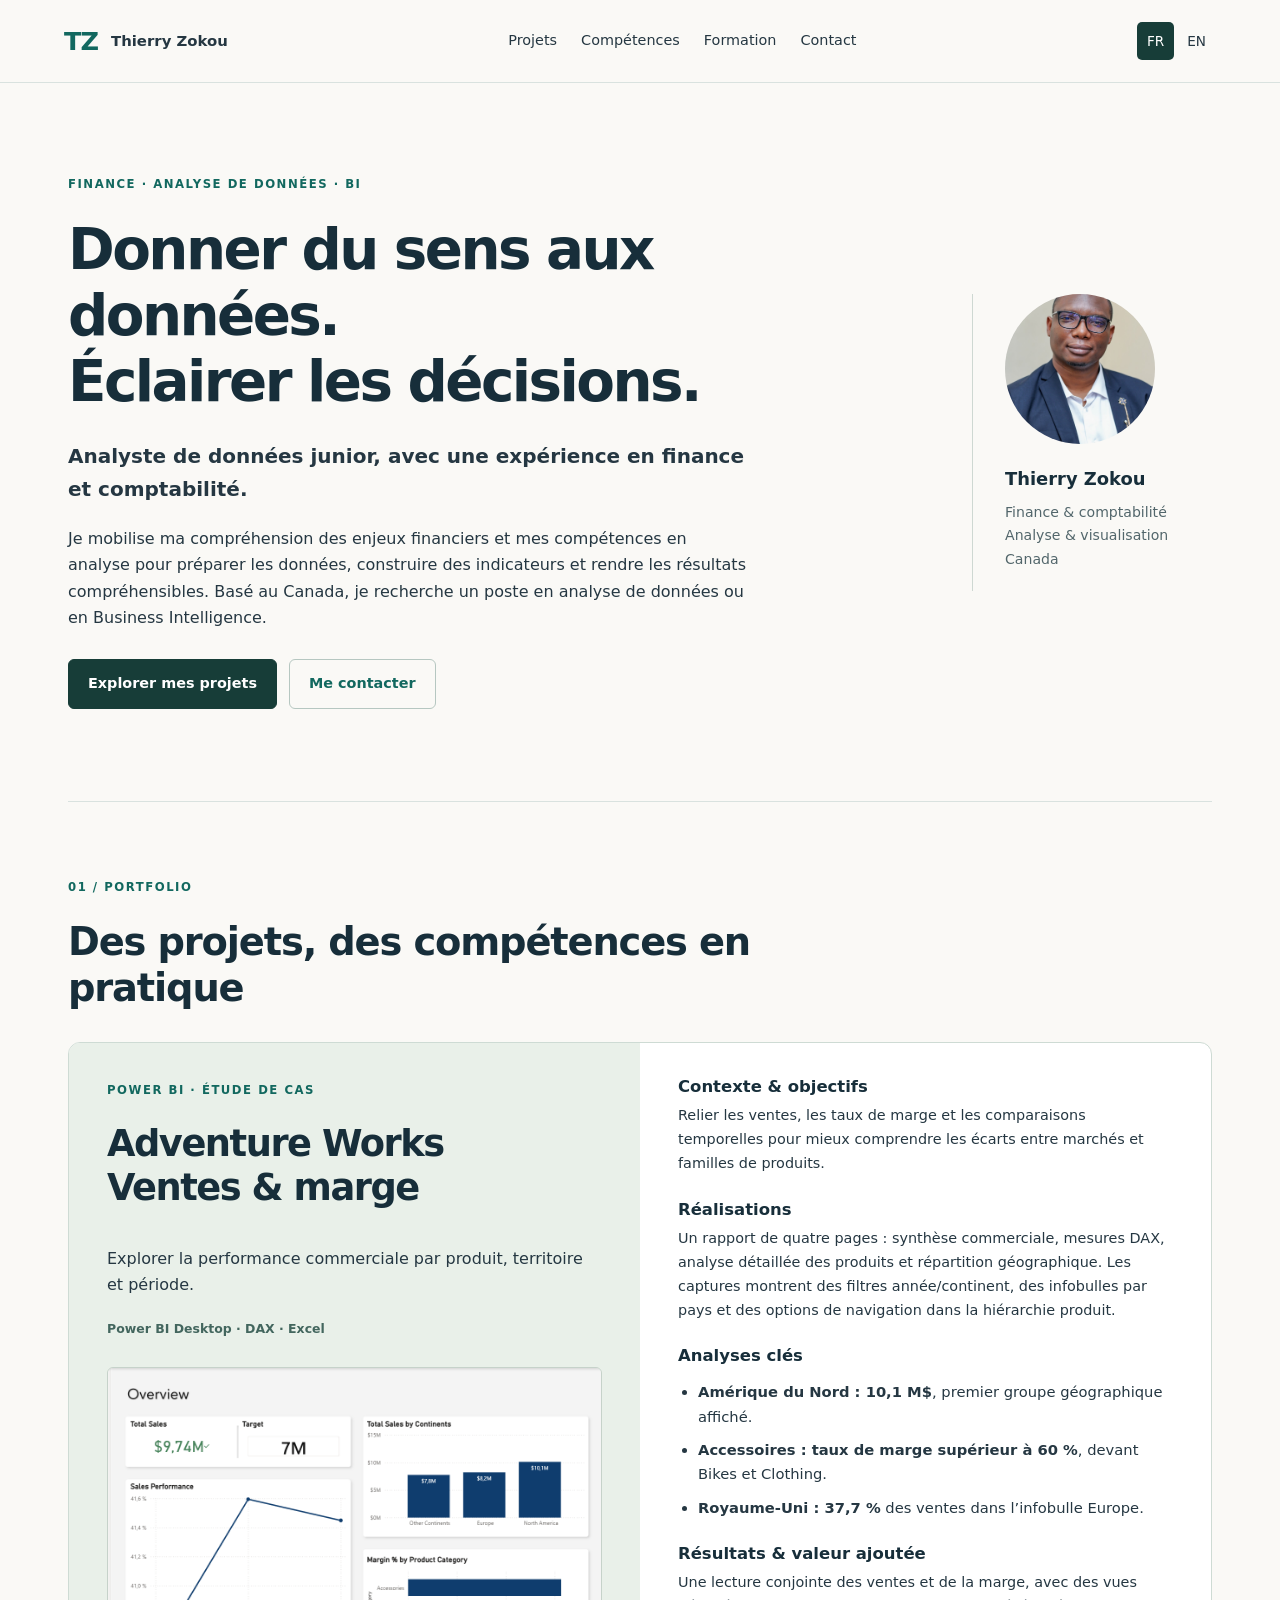
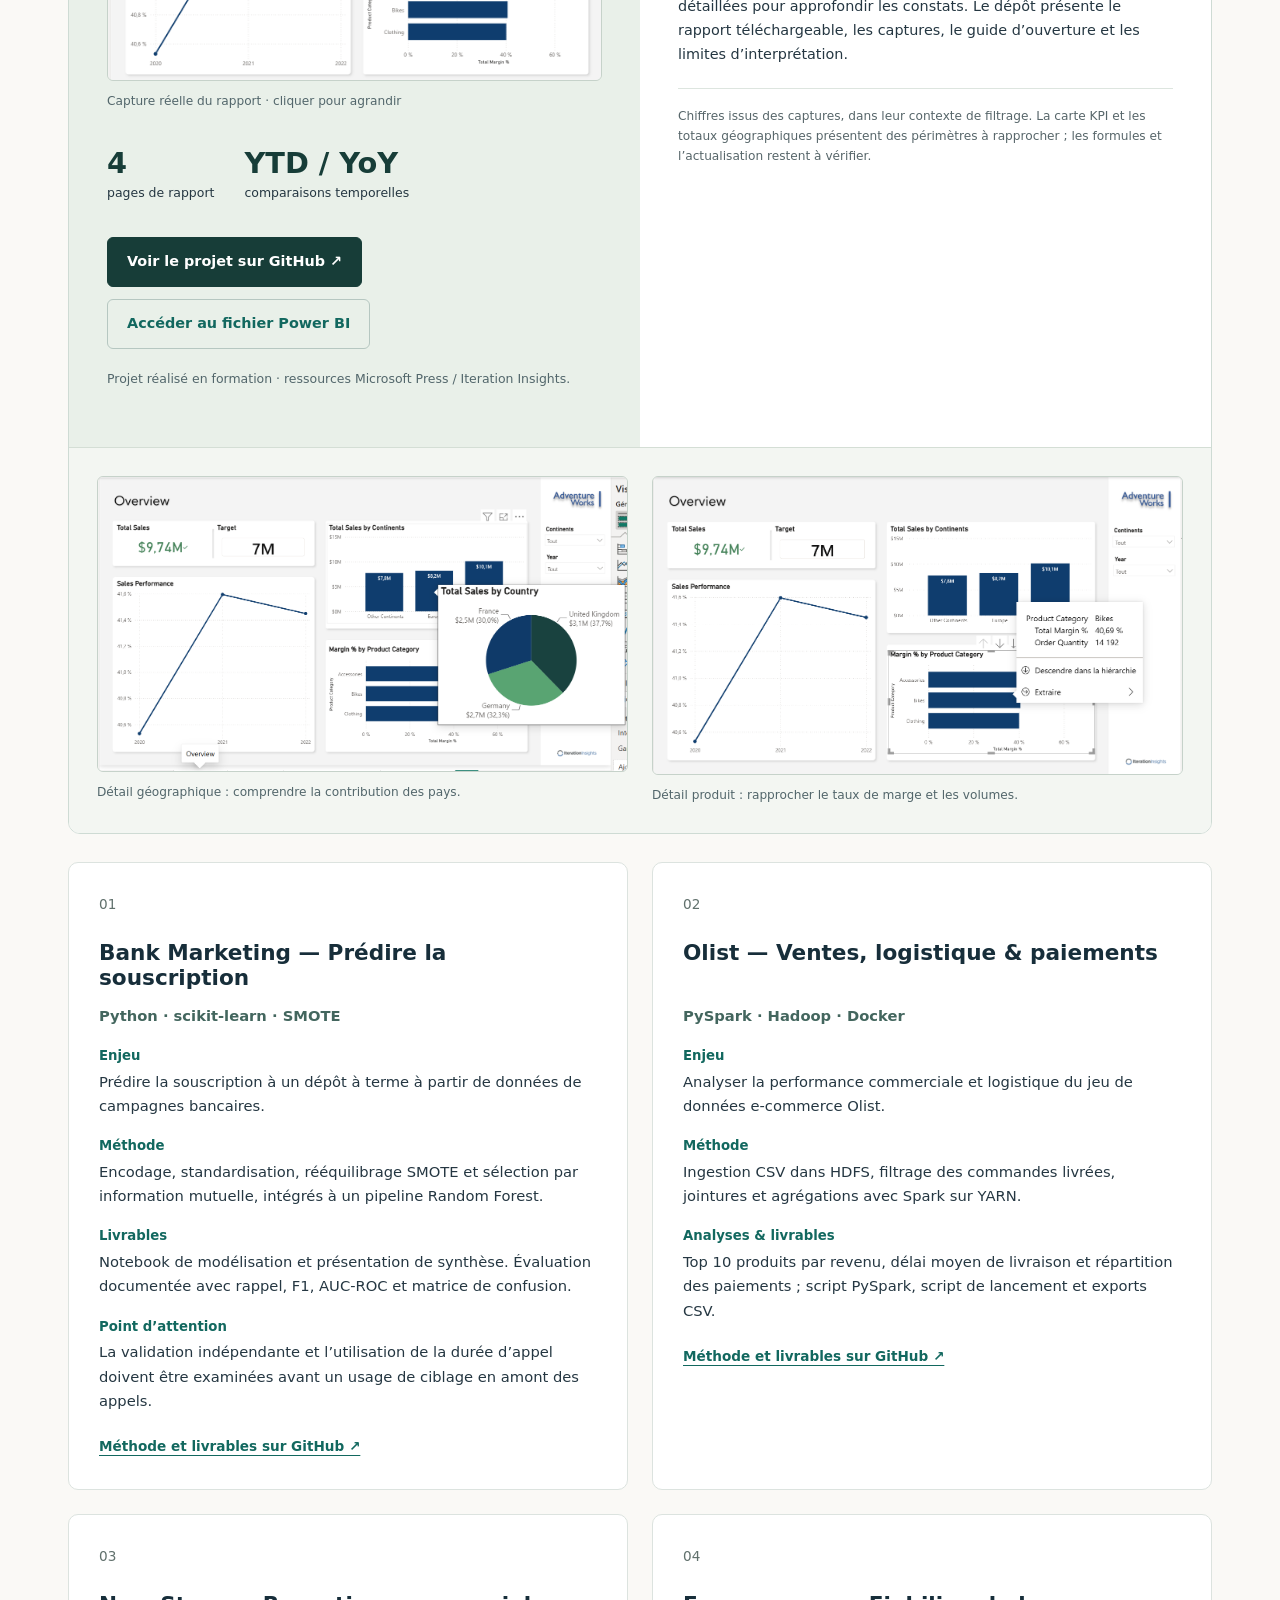
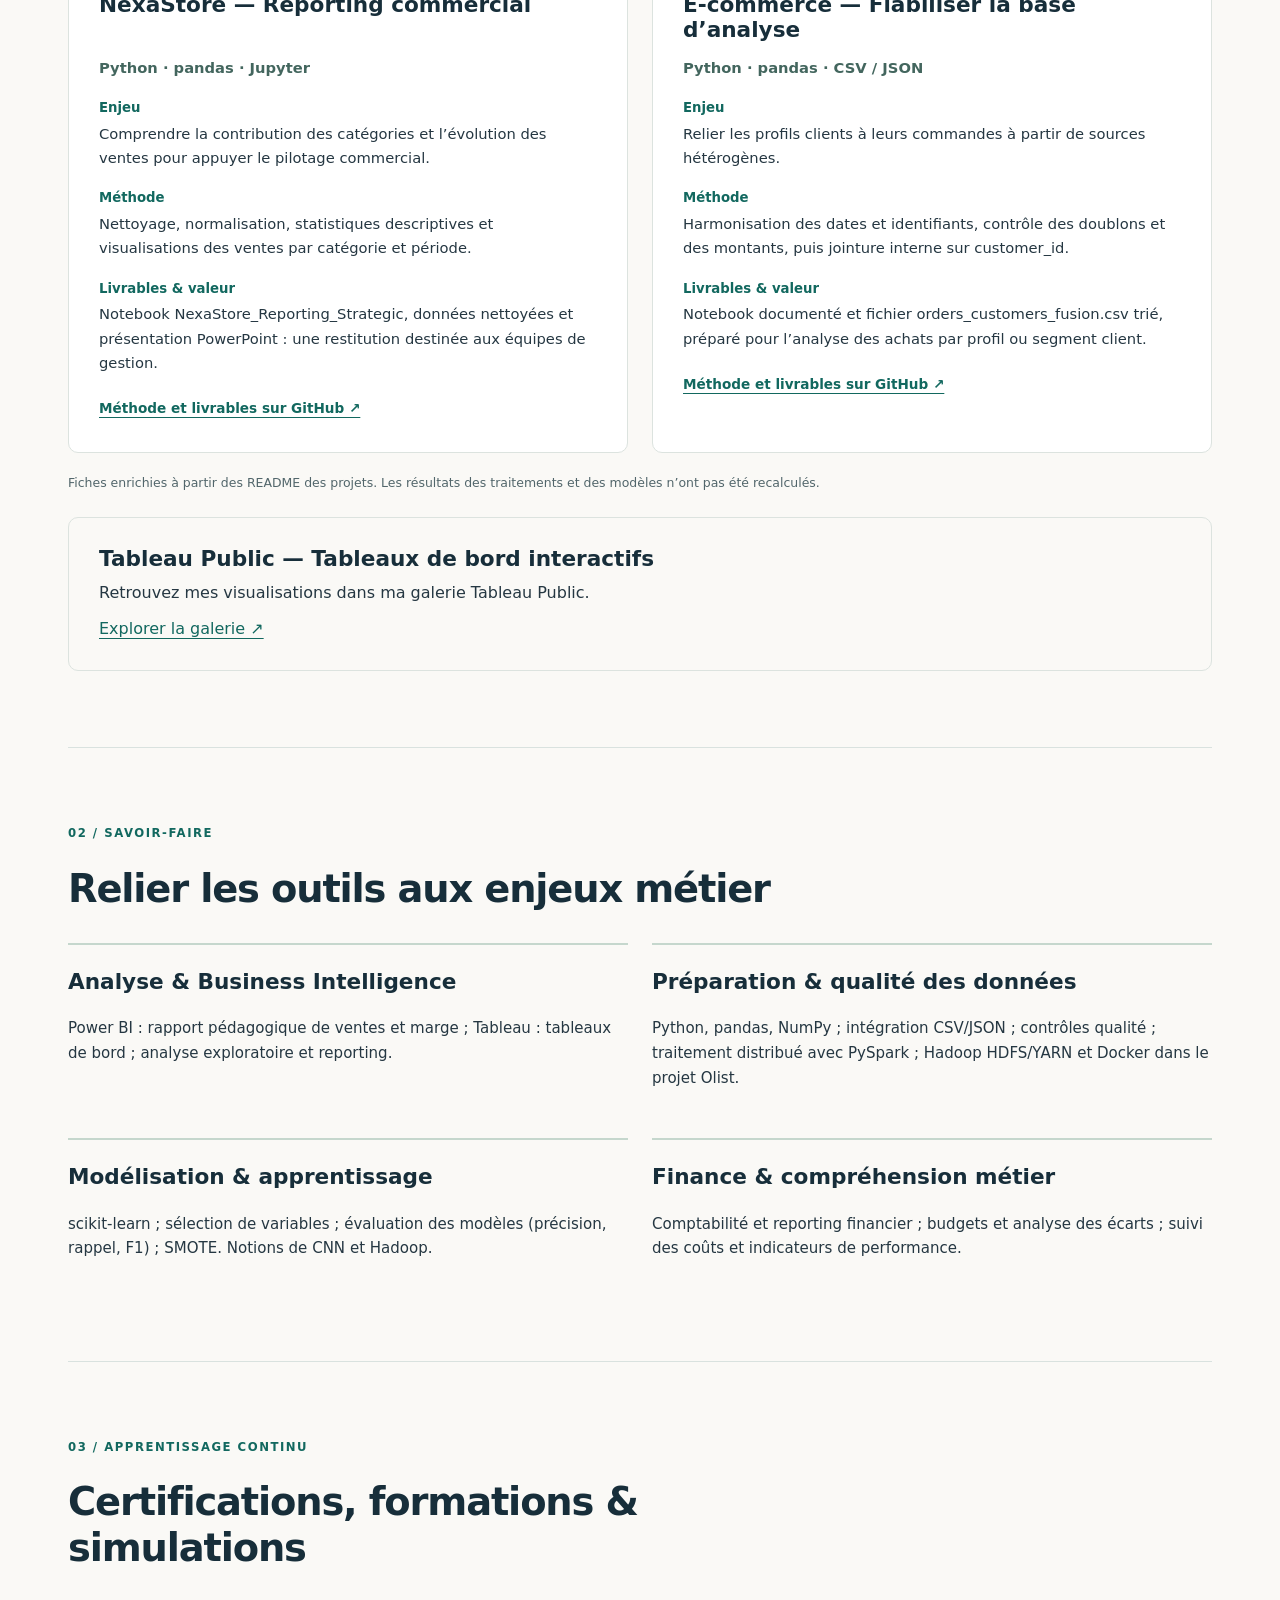
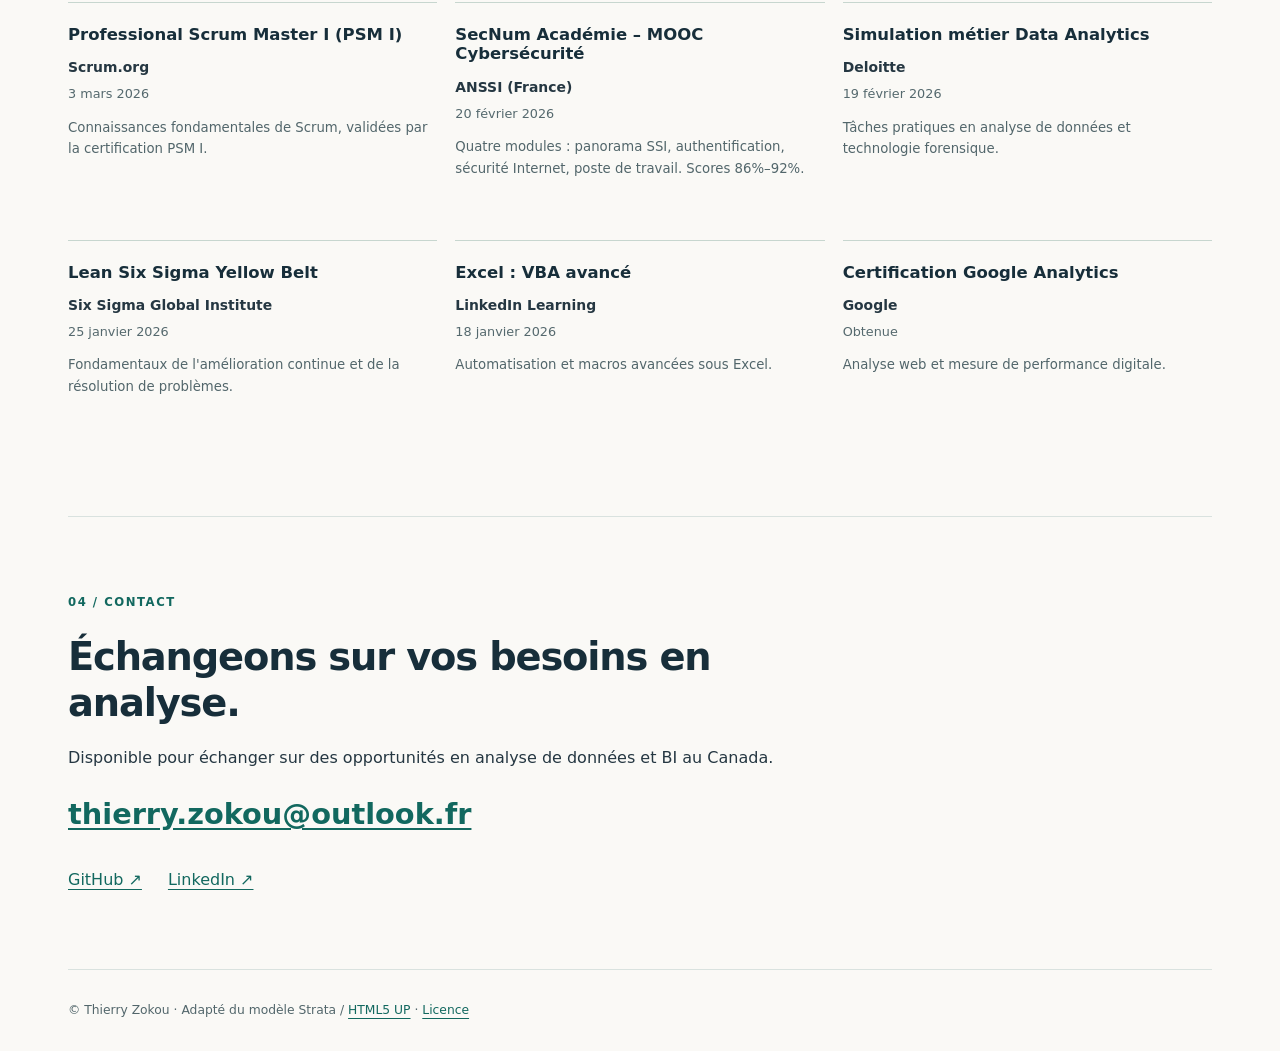
==== commit 926c237c: "Present Power BI case study and strengthen bilingual project portfolio Add real report screenshots a" ====
--- a/index.html
+++ b/index.html
@@ -1,587 +1,91 @@
-<!DOCTYPE HTML>
-<!--
-	Strata by HTML5 UP
-	html5up.net | @ajlkn
-	Free for personal and commercial use under the CCA 3.0 license (html5up.net/license)
--->
-<html>
-	<head>
-		<title>Thierry Zokou | Data Science & Analytics Portfolio</title>
-		<meta charset="utf-8" />
-		<meta name="viewport" content="width=device-width, initial-scale=1, user-scalable=no" />
-		<link rel="stylesheet" href="assets/css/main.css" />
-	</head>
-	<body class="is-preload">
-
-		<!-- Header -->
-		<header id="header">
-		<div class="inner">
-			<a href="#" class="image avatar">
-				<img src="images/avatar.jpg" alt="Thierry Zokou" />
-			</a>
-			<h1>
-				<strong>Thierry Zokou</strong><br />
-				Data Scientist | Finance & Accounting Background<br />
-				Applying machine learning and analytics to real-world decision-making
-			</h1>
-		</div>
-	</header>
-
-
-
-		<!-- Main -->
-			<div id="main">
-
-				<!-- One -->
-					<section id="one">
-						<header class="major">
-							<h2>About Me</h2>
-						</header>
-
-						<p>
-							I am a data scientist with a strong professional background in accounting and finance.
-							Over several years, I have worked in financial analysis, reporting, and process optimization,
-							developing a solid understanding of business decision-making and data-driven strategies.
-						</p>
-
-						<p>
-							Currently, I am expanding my expertise in applied data science, machine learning, and analytics.
-							I work on projects involving data preprocessing, statistical analysis, and predictive modeling,
-							with a growing focus on deep learning and medical imaging applications.
-						</p>
-
-						<p>
-							My goal is to bridge finance, business, and data science by building reliable analytical and
-							machine learning solutions that support informed decision-making in complex real-world contexts.
-						</p>
-					</section>
-
-
-
-					<section id="skills">
-						<h2>Skills</h2>
-
-						<div class="row">
-
-							<div class="col-6 col-12-small">
-								<h3>📊 Data Science & Machine Learning</h3>
-								<ul>
-									<li>Python (pandas, numpy)</li>
-									<li>Machine Learning (scikit-learn)</li>
-									<li>Feature engineering & selection</li>
-									<li>Model evaluation (Accuracy, Recall, F1-score)</li>
-									<li>Imbalanced datasets (SMOTE)</li>
-									<li>Deep Learning (CNN – basics)</li>
-								</ul>
-							</div>
-
-							<div class="col-6 col-12-small">
-								<h3>⚙️ Data Engineering & Big Data</h3>
-								<ul>
-									<li>Apache Spark / PySpark</li>
-									<li>Hadoop (concepts)</li>
-									<li>ETL pipelines</li>
-									<li>Data fusion (CSV, JSON)</li>
-									<li>Data validation & quality control</li>
-								</ul>
-							</div>
-
-							<div class="col-6 col-12-small">
-								<h3>📈 Data Analysis & BI</h3>
-								<ul>
-									<li>Exploratory Data Analysis (EDA)</li>
-									<li>Statistical analysis</li>
-									<li>Business-oriented reporting</li>
-									<li>Power BI (intro)</li>
-									<li>Data-driven decision support</li>
-								</ul>
-							</div>
-
-							<div class="col-6 col-12-small">
-								<h3>💼 Finance & Accounting</h3>
-								<ul>
-									<li>Financial accounting & reporting</li>
-									<li>Budgeting & financial analysis</li>
-									<li>Cost control & performance indicators</li>
-									<li>Business process understanding</li>
-									<li>Decision support for management</li>
-								</ul>
-							</div>
-
-						</div>
-					</section>
-
-
-
-				<!-- Two -->
-					<section id="two">
-						<h2>Portfolio Projects</h2>
-
-						<div class="row">
-
-							<!-- Project 1 -->
-							<article class="col-6 col-12-xsmall work-item">
-								<a href="images/fulls/01.jpg" class="image fit thumb">
-									<img src="images/thumbs/01.jpg" alt="Bank Marketing Machine Learning" />
-								</a>
-								<h3>Bank Marketing – Machine Learning Pipeline</h3>
-								<p>
-									End-to-end machine learning pipeline including data preprocessing,
-									feature selection, and supervised learning on real banking data.
-								</p>
-								<p>
-									<a href="https://github.com/tzokou/pipeline-ia-pretraitement-bank-marketing" target="_blank">
-										View on GitHub
-									</a>
-								</p>
-							</article>
-
-							<!-- Project 2 -->
-							<article class="col-6 col-12-xsmall work-item">
-								<a href="images/fulls/02.jpg" class="image fit thumb">
-									<img src="images/thumbs/02.jpg" alt="Big Data Spark Olist" />
-								</a>
-								<h3>Big Data E-commerce Analysis with Apache Spark</h3>
-								<p>
-									Distributed data processing and analytics using Apache Spark
-									on a large-scale e-commerce dataset (Olist).
-								</p>
-								<p>
-									<a href="https://github.com/tzokou/pipeline-big-data-spark-olist" target="_blank">
-										View on GitHub
-									</a>
-								</p>
-							</article>
-
-							<!-- Project 3 -->
-							<article class="col-6 col-12-xsmall work-item">
-								<a href="images/fulls/03.jpg" class="image fit thumb">
-									<img src="images/thumbs/03.jpg" alt="NexaStore Data Analysis" />
-								</a>
-								<h3>NexaStore – Strategic Reporting & Data Analysis</h3>
-								<p>
-									Business-oriented data analysis and reporting to support
-									strategic and operational decision-making.
-								</p>
-								<p>
-									<a href="https://github.com/tzokou/analyse-nexastore-reporting" target="_blank">
-										View on GitHub
-									</a>
-								</p>
-							</article>
-
-							<!-- Project 4 -->
-							<article class="col-6 col-12-xsmall work-item">
-								<a href="images/fulls/04.jpg" class="image fit thumb">
-									<img src="images/thumbs/04.jpg" alt="E-commerce Data Fusion" />
-								</a>
-								<h3>E-commerce Data Fusion & Validation</h3>
-								<p>
-									Data cleaning, harmonization, and multi-source integration (CSV & JSON)
-									with a strong focus on data quality and validation.
-								</p>
-								<p>
-									<a href="https://github.com/tzokou/fusion-validation-donnees-ecommerce" target="_blank">
-										View on GitHub
-									</a>
-								</p>
-							</article>
-
-						</div>
-					</section>
-
-				<!-- Three -->
-					<section id="three">
-						<h2>Get In Touch</h2>
-
-						<p>
-							Interested in my profile or one of my projects?
-							Feel free to reach out — I am open to internships, junior roles,
-							and collaborative data projects.
-						</p>
-
-						<ul class="labeled-icons">
-							<li>
-								<h3 class="icon solid fa-envelope">
-									<span class="label">Email</span>
-								</h3>
-								<a href="mailto:thierry.zokou@outlook.fr">
-									thierry.zokou@outlook.fr
-								</a>
-							</li>
-
-							<li>
-								<h3 class="icon brands fa-github">
-									<span class="label">GitHub</span>
-								</h3>
-								<a href="https://github.com/tzokou" target="_blank">
-									github.com/tzokou
-								</a>
-							</li>
-
-							<li>
-								<h3 class="icon brands fa-linkedin">
-									<span class="label">LinkedIn</span>
-								</h3>
-								<a href="https://www.linkedin.com/in/thierry-pascal-zokou-tchokonthe-b46655184/" target="_blank">
-									linkedin.com/in/thierry-pascal-zokou-tchokonthe-b46655184/
-								</a>
-							</li>
-						</ul>
-					</section>
-
-
-				<!-- Four -->
-				<!--
-					<section id="four">
-						<h2>Elements</h2>
-
-						<section>
-							<h4>Text</h4>
-							<p>This is <b>bold</b> and this is <strong>strong</strong>. This is <i>italic</i> and this is <em>emphasized</em>.
-							This is <sup>superscript</sup> text and this is <sub>subscript</sub> text.
-							This is <u>underlined</u> and this is code: <code>for (;;) { ... }</code>. Finally, <a href="#">this is a link</a>.</p>
-							<hr />
-							<header>
-								<h4>Heading with a Subtitle</h4>
-								<p>Lorem ipsum dolor sit amet nullam id egestas urna aliquam</p>
-							</header>
-							<p>Nunc lacinia ante nunc ac lobortis. Interdum adipiscing gravida odio porttitor sem non mi integer non faucibus ornare mi ut ante amet placerat aliquet. Volutpat eu sed ante lacinia sapien lorem accumsan varius montes viverra nibh in adipiscing blandit tempus accumsan.</p>
-							<header>
-								<h5>Heading with a Subtitle</h5>
-								<p>Lorem ipsum dolor sit amet nullam id egestas urna aliquam</p>
-							</header>
-							<p>Nunc lacinia ante nunc ac lobortis. Interdum adipiscing gravida odio porttitor sem non mi integer non faucibus ornare mi ut ante amet placerat aliquet. Volutpat eu sed ante lacinia sapien lorem accumsan varius montes viverra nibh in adipiscing blandit tempus accumsan.</p>
-							<hr />
-							<h2>Heading Level 2</h2>
-							<h3>Heading Level 3</h3>
-							<h4>Heading Level 4</h4>
-							<h5>Heading Level 5</h5>
-							<h6>Heading Level 6</h6>
-							<hr />
-							<h5>Blockquote</h5>
-							<blockquote>Fringilla nisl. Donec accumsan interdum nisi, quis tincidunt felis sagittis eget tempus euismod. Vestibulum ante ipsum primis in faucibus vestibulum. Blandit adipiscing eu felis iaculis volutpat ac adipiscing accumsan faucibus. Vestibulum ante ipsum primis in faucibus lorem ipsum dolor sit amet nullam adipiscing eu felis.</blockquote>
-							<h5>Preformatted</h5>
-							<pre><code>i = 0;
-
-while (!deck.isInOrder()) {
-print 'Iteration ' + i;
-deck.shuffle();
-i++;
-}
-
-print 'It took ' + i + ' iterations to sort the deck.';</code></pre>
-						</section>
-
-						<section>
-							<h4>Lists</h4>
-							<div class="row">
-								<div class="col-6 col-12-xsmall">
-									<h5>Unordered</h5>
-									<ul>
-										<li>Dolor pulvinar etiam magna etiam.</li>
-										<li>Sagittis adipiscing lorem eleifend.</li>
-										<li>Felis enim feugiat dolore viverra.</li>
-									</ul>
-									<h5>Alternate</h5>
-									<ul class="alt">
-										<li>Dolor pulvinar etiam magna etiam.</li>
-										<li>Sagittis adipiscing lorem eleifend.</li>
-										<li>Felis enim feugiat dolore viverra.</li>
-									</ul>
-								</div>
-								<div class="col-6 col-12-xsmall">
-									<h5>Ordered</h5>
-									<ol>
-										<li>Dolor pulvinar etiam magna etiam.</li>
-										<li>Etiam vel felis at lorem sed viverra.</li>
-										<li>Felis enim feugiat dolore viverra.</li>
-										<li>Dolor pulvinar etiam magna etiam.</li>
-										<li>Etiam vel felis at lorem sed viverra.</li>
-										<li>Felis enim feugiat dolore viverra.</li>
-									</ol>
-									<h5>Icons</h5>
-									<ul class="icons">
-										<li><a href="#" class="icon brands fa-twitter"><span class="label">Twitter</span></a></li>
-										<li><a href="#" class="icon brands fa-facebook-f"><span class="label">Facebook</span></a></li>
-										<li><a href="#" class="icon brands fa-instagram"><span class="label">Instagram</span></a></li>
-										<li><a href="#" class="icon brands fa-github"><span class="label">Github</span></a></li>
-										<li><a href="#" class="icon brands fa-dribbble"><span class="label">Dribbble</span></a></li>
-										<li><a href="#" class="icon brands fa-tumblr"><span class="label">Tumblr</span></a></li>
-									</ul>
-								</div>
-							</div>
-							<h5>Actions</h5>
-							<ul class="actions">
-								<li><a href="#" class="button primary">Default</a></li>
-								<li><a href="#" class="button">Default</a></li>
-							</ul>
-							<ul class="actions small">
-								<li><a href="#" class="button primary small">Small</a></li>
-								<li><a href="#" class="button small">Small</a></li>
-							</ul>
-							<div class="row">
-								<div class="col-6 col-12-small">
-									<ul class="actions stacked">
-										<li><a href="#" class="button primary">Default</a></li>
-										<li><a href="#" class="button">Default</a></li>
-									</ul>
-								</div>
-								<div class="col-6 col-12-small">
-									<ul class="actions stacked">
-										<li><a href="#" class="button primary small">Small</a></li>
-										<li><a href="#" class="button small">Small</a></li>
-									</ul>
-								</div>
-								<div class="col-6 col-12-small">
-									<ul class="actions stacked">
-										<li><a href="#" class="button primary fit">Default</a></li>
-										<li><a href="#" class="button fit">Default</a></li>
-									</ul>
-								</div>
-								<div class="col-6 col-12-small">
-									<ul class="actions stacked">
-										<li><a href="#" class="button primary small fit">Small</a></li>
-										<li><a href="#" class="button small fit">Small</a></li>
-									</ul>
-								</div>
-							</div>
-						</section>
-
-						<section>
-							<h4>Table</h4>
-							<h5>Default</h5>
-							<div class="table-wrapper">
-								<table>
-									<thead>
-										<tr>
-											<th>Name</th>
-											<th>Description</th>
-											<th>Price</th>
-										</tr>
-									</thead>
-									<tbody>
-										<tr>
-											<td>Item One</td>
-											<td>Ante turpis integer aliquet porttitor.</td>
-											<td>29.99</td>
-										</tr>
-										<tr>
-											<td>Item Two</td>
-											<td>Vis ac commodo adipiscing arcu aliquet.</td>
-											<td>19.99</td>
-										</tr>
-										<tr>
-											<td>Item Three</td>
-											<td> Morbi faucibus arcu accumsan lorem.</td>
-											<td>29.99</td>
-										</tr>
-										<tr>
-											<td>Item Four</td>
-											<td>Vitae integer tempus condimentum.</td>
-											<td>19.99</td>
-										</tr>
-										<tr>
-											<td>Item Five</td>
-											<td>Ante turpis integer aliquet porttitor.</td>
-											<td>29.99</td>
-										</tr>
-									</tbody>
-									<tfoot>
-										<tr>
-											<td colspan="2"></td>
-											<td>100.00</td>
-										</tr>
-									</tfoot>
-								</table>
-							</div>
-
-							<h5>Alternate</h5>
-							<div class="table-wrapper">
-								<table class="alt">
-									<thead>
-										<tr>
-											<th>Name</th>
-											<th>Description</th>
-											<th>Price</th>
-										</tr>
-									</thead>
-									<tbody>
-										<tr>
-											<td>Item One</td>
-											<td>Ante turpis integer aliquet porttitor.</td>
-											<td>29.99</td>
-										</tr>
-										<tr>
-											<td>Item Two</td>
-											<td>Vis ac commodo adipiscing arcu aliquet.</td>
-											<td>19.99</td>
-										</tr>
-										<tr>
-											<td>Item Three</td>
-											<td> Morbi faucibus arcu accumsan lorem.</td>
-											<td>29.99</td>
-										</tr>
-										<tr>
-											<td>Item Four</td>
-											<td>Vitae integer tempus condimentum.</td>
-											<td>19.99</td>
-										</tr>
-										<tr>
-											<td>Item Five</td>
-											<td>Ante turpis integer aliquet porttitor.</td>
-											<td>29.99</td>
-										</tr>
-									</tbody>
-									<tfoot>
-										<tr>
-											<td colspan="2"></td>
-											<td>100.00</td>
-										</tr>
-									</tfoot>
-								</table>
-							</div>
-						</section>
-
-						<section>
-							<h4>Buttons</h4>
-							<ul class="actions">
-								<li><a href="#" class="button primary">Primary</a></li>
-								<li><a href="#" class="button">Default</a></li>
-							</ul>
-							<ul class="actions">
-								<li><a href="#" class="button large">Large</a></li>
-								<li><a href="#" class="button">Default</a></li>
-								<li><a href="#" class="button small">Small</a></li>
-							</ul>
-							<ul class="actions fit">
-								<li><a href="#" class="button primary fit">Fit</a></li>
-								<li><a href="#" class="button fit">Fit</a></li>
-							</ul>
-							<ul class="actions fit small">
-								<li><a href="#" class="button primary fit small">Fit + Small</a></li>
-								<li><a href="#" class="button fit small">Fit + Small</a></li>
-							</ul>
-							<ul class="actions">
-								<li><a href="#" class="button primary icon solid fa-download">Icon</a></li>
-								<li><a href="#" class="button icon solid fa-download">Icon</a></li>
-							</ul>
-							<ul class="actions">
-								<li><span class="button primary disabled">Primary</span></li>
-								<li><span class="button disabled">Default</span></li>
-							</ul>
-						</section>
-
-						<section>
-							<h4>Form</h4>
-							<form method="post" action="#">
-								<div class="row gtr-uniform gtr-50">
-									<div class="col-6 col-12-xsmall">
-										<input type="text" name="demo-name" id="demo-name" value="" placeholder="Name" />
-									</div>
-									<div class="col-6 col-12-xsmall">
-										<input type="email" name="demo-email" id="demo-email" value="" placeholder="Email" />
-									</div>
-									<div class="col-12">
-										<select name="demo-category" id="demo-category">
-											<option value="">- Category -</option>
-											<option value="1">Manufacturing</option>
-											<option value="1">Shipping</option>
-											<option value="1">Administration</option>
-											<option value="1">Human Resources</option>
-										</select>
-									</div>
-									<div class="col-4 col-12-small">
-										<input type="radio" id="demo-priority-low" name="demo-priority" checked>
-										<label for="demo-priority-low">Low Priority</label>
-									</div>
-									<div class="col-4 col-12-small">
-										<input type="radio" id="demo-priority-normal" name="demo-priority">
-										<label for="demo-priority-normal">Normal Priority</label>
-									</div>
-									<div class="col-4 col-12-small">
-										<input type="radio" id="demo-priority-high" name="demo-priority">
-										<label for="demo-priority-high">High Priority</label>
-									</div>
-									<div class="col-6 col-12-small">
-										<input type="checkbox" id="demo-copy" name="demo-copy">
-										<label for="demo-copy">Email me a copy of this message</label>
-									</div>
-									<div class="col-6 col-12-small">
-										<input type="checkbox" id="demo-human" name="demo-human" checked>
-										<label for="demo-human">I am a human and not a robot</label>
-									</div>
-									<div class="col-12">
-										<textarea name="demo-message" id="demo-message" placeholder="Enter your message" rows="6"></textarea>
-									</div>
-									<div class="col-12">
-										<ul class="actions">
-											<li><input type="submit" value="Send Message" class="primary" /></li>
-											<li><input type="reset" value="Reset" /></li>
-										</ul>
-									</div>
-								</div>
-							</form>
-						</section>
-
-						<section>
-							<h4>Image</h4>
-							<h5>Fit</h5>
-							<div class="box alt">
-								<div class="row gtr-50 gtr-uniform">
-									<div class="col-12"><span class="image fit"><img src="images/fulls/05.jpg" alt="" /></span></div>
-									<div class="col-4"><span class="image fit"><img src="images/thumbs/01.jpg" alt="" /></span></div>
-									<div class="col-4"><span class="image fit"><img src="images/thumbs/02.jpg" alt="" /></span></div>
-									<div class="col-4"><span class="image fit"><img src="images/thumbs/03.jpg" alt="" /></span></div>
-									<div class="col-4"><span class="image fit"><img src="images/thumbs/04.jpg" alt="" /></span></div>
-									<div class="col-4"><span class="image fit"><img src="images/thumbs/05.jpg" alt="" /></span></div>
-									<div class="col-4"><span class="image fit"><img src="images/thumbs/06.jpg" alt="" /></span></div>
-									<div class="col-4"><span class="image fit"><img src="images/thumbs/03.jpg" alt="" /></span></div>
-									<div class="col-4"><span class="image fit"><img src="images/thumbs/02.jpg" alt="" /></span></div>
-									<div class="col-4"><span class="image fit"><img src="images/thumbs/01.jpg" alt="" /></span></div>
-								</div>
-							</div>
-							<h5>Left &amp; Right</h5>
-							<p><span class="image left"><img src="images/avatar.jpg" alt="" /></span>Fringilla nisl. Donec accumsan interdum nisi, quis tincidunt felis sagittis eget. tempus euismod. Vestibulum ante ipsum primis in faucibus vestibulum. Blandit adipiscing eu felis iaculis volutpat ac adipiscing accumsan eu faucibus. Integer ac pellentesque praesent tincidunt felis sagittis eget. tempus euismod. Vestibulum ante ipsum primis in faucibus vestibulum. Blandit adipiscing eu felis iaculis volutpat ac adipiscing accumsan eu faucibus. Integer ac pellentesque praesent. Donec accumsan interdum nisi, quis tincidunt felis sagittis eget. tempus euismod. Vestibulum ante ipsum primis in faucibus vestibulum. Blandit adipiscing eu felis iaculis volutpat ac adipiscing accumsan eu faucibus. Integer ac pellentesque praesent tincidunt felis sagittis eget. tempus euismod. Vestibulum ante ipsum primis in faucibus vestibulum. Blandit adipiscing eu felis iaculis volutpat ac adipiscing accumsan eu faucibus. Integer ac pellentesque praesent.</p>
-							<p><span class="image right"><img src="images/avatar.jpg" alt="" /></span>Fringilla nisl. Donec accumsan interdum nisi, quis tincidunt felis sagittis eget. tempus euismod. Vestibulum ante ipsum primis in faucibus vestibulum. Blandit adipiscing eu felis iaculis volutpat ac adipiscing accumsan eu faucibus. Integer ac pellentesque praesent tincidunt felis sagittis eget. tempus euismod. Vestibulum ante ipsum primis in faucibus vestibulum. Blandit adipiscing eu felis iaculis volutpat ac adipiscing accumsan eu faucibus. Integer ac pellentesque praesent. Donec accumsan interdum nisi, quis tincidunt felis sagittis eget. tempus euismod. Vestibulum ante ipsum primis in faucibus vestibulum. Blandit adipiscing eu felis iaculis volutpat ac adipiscing accumsan eu faucibus. Integer ac pellentesque praesent tincidunt felis sagittis eget. tempus euismod. Vestibulum ante ipsum primis in faucibus vestibulum. Blandit adipiscing eu felis iaculis volutpat ac adipiscing accumsan eu faucibus. Integer ac pellentesque praesent.</p>
-						</section>
-
-					</section>
-				-->
-
-			</div>
-
-		<!-- Footer -->
-			<footer id="footer">
-				<div class="inner">
-					<ul class="icons">
-						<li>
-							<a href="https://github.com/tzokou" class="icon brands fa-github" target="_blank">
-								<span class="label">GitHub</span>
-							</a>
-						</li>
-						<li>
-							<a href="https://www.linkedin.com/in/thierry-pascal-zokou-tchokonthe-b46655184/" class="icon brands fa-linkedin" target="_blank">
-								<span class="label">LinkedIn</span>
-							</a>
-						</li>
-						<li>
-							<a href="mailto:thierry.zokou@outlook.fr" class="icon solid fa-envelope">
-								<span class="label">Email</span>
-							</a>
-						</li>
-					</ul>
-
-				</div>
-			</footer>
-
-		<!-- Scripts -->
-			<script src="assets/js/jquery.min.js"></script>
-			<script src="assets/js/jquery.poptrox.min.js"></script>
-			<script src="assets/js/browser.min.js"></script>
-			<script src="assets/js/breakpoints.min.js"></script>
-			<script src="assets/js/util.js"></script>
-			<script src="assets/js/main.js"></script>
-
-	</body>
-</html>+<!doctype html><html lang="fr"><head><meta charset="utf-8"><meta name="viewport" content="width=device-width, initial-scale=1"><title>Thierry Zokou | Analyste de données junior · Finance & BI</title><meta name="description" content="Portfolio de Thierry Zokou : analyse de données, Power BI, Python et PySpark, avec une expérience en finance et comptabilité."><link rel="stylesheet" href="assets/css/portfolio.css"></head><body>
+<a class="skip" href="#main"><span class="lang-fr " lang="fr">Aller au contenu</span><span class="lang-en " lang="en" hidden>Skip to content</span></a><header class="topbar"><a class="brand" href="#accueil">TZ<span>Thierry Zokou</span></a><nav aria-label="Navigation"><a href="#projets"><span class="lang-fr " lang="fr">Projets</span><span class="lang-en " lang="en" hidden>Projects</span></a><a href="#competences"><span class="lang-fr " lang="fr">Compétences</span><span class="lang-en " lang="en" hidden>Skills</span></a><a href="#certifications"><span class="lang-fr " lang="fr">Formation</span><span class="lang-en " lang="en" hidden>Learning</span></a><a href="#contact"><span class="lang-fr " lang="fr">Contact</span><span class="lang-en " lang="en" hidden>Contact</span></a></nav><div class="languages"><button id="btn-fr" aria-pressed="true" aria-label="Français">FR</button><button id="btn-en" aria-pressed="false" aria-label="English">EN</button></div></header><main id="main"><section class="hero" id="accueil"><div><p class="eyebrow"><span class="lang-fr " lang="fr">FINANCE · ANALYSE DE DONNÉES · BI</span><span class="lang-en " lang="en" hidden>FINANCE · DATA ANALYTICS · BI</span></p><h1 class="lang-fr " lang="fr">Donner du sens aux données.<br>Éclairer les décisions.</h1><h1 class="lang-en " lang="en" hidden>Making sense of data.<br>Informing decisions.</h1><p class="lang-fr lead" lang="fr">Analyste de données junior, avec une expérience en finance et comptabilité.</p><p class="lang-en lead" lang="en" hidden>Junior Data Analyst with a background in finance and accounting.</p><p class="lang-fr " lang="fr">Je mobilise ma compréhension des enjeux financiers et mes compétences en analyse pour préparer les données, construire des indicateurs et rendre les résultats compréhensibles. Basé au Canada, je recherche un poste en analyse de données ou en Business Intelligence.</p><p class="lang-en " lang="en" hidden>I combine financial understanding with analytical skills to prepare data, build indicators and communicate findings clearly. Based in Canada, I am seeking a role in data analytics or Business Intelligence.</p><div class="actions"><a class="button primary" href="#projets"><span class="lang-fr " lang="fr">Explorer mes projets</span><span class="lang-en " lang="en" hidden>Explore my projects</span></a><a class="button" href="mailto:thierry.zokou@outlook.fr"><span class="lang-fr " lang="fr">Me contacter</span><span class="lang-en " lang="en" hidden>Contact me</span></a></div></div><aside class="profile"><img src="images/avatar.jpg" alt="Thierry Zokou"><p class="name">Thierry Zokou</p><p class="lang-fr " lang="fr">Finance & comptabilité<br>Analyse & visualisation<br>Canada</p><p class="lang-en " lang="en" hidden>Finance & accounting<br>Analytics & visualisation<br>Canada</p></aside></section><section id="projets"><div class="section-heading"><p class="eyebrow">01 / PORTFOLIO</p><h2 class="lang-fr " lang="fr">Des projets, des compétences en pratique</h2><h2 class="lang-en " lang="en" hidden>Projects that put skills into practice</h2></div><article class="featured powerbi-project" id="powerbi"><div class="feature-intro"><p class="eyebrow">POWER BI · <span class="lang-fr " lang="fr">ÉTUDE DE CAS</span><span class="lang-en " lang="en" hidden>CASE STUDY</span></p><h3 class="lang-fr " lang="fr">Adventure Works<br>Ventes & marge</h3><h3 class="lang-en " lang="en" hidden>Adventure Works<br>Sales & margin</h3><p class="lang-fr " lang="fr">Explorer la performance commerciale par produit, territoire et période.</p><p class="lang-en " lang="en" hidden>Explore sales performance across products, territories and time.</p><p class="tags">Power BI Desktop · DAX · Excel</p><figure class="report-preview"><a href="images/powerbi/overview.png" target="_blank" rel="noopener noreferrer"><span class="lang-fr " lang="fr"><img src="images/powerbi/overview.png" width="1138" height="720" loading="lazy" alt="Rapport Power BI : ventes par continent, marge par catégorie et évolution annuelle"></span><span class="lang-en " lang="en" hidden><img src="images/powerbi/overview.png" width="1138" height="720" loading="lazy" alt="Power BI report: sales by continent, category margin and annual margin trend"></span></a><figcaption class="lang-fr " lang="fr">Capture réelle du rapport · cliquer pour agrandir</figcaption><figcaption class="lang-en " lang="en" hidden>Actual report screenshot · click to enlarge</figcaption></figure><div class="metrics"><span><strong>4</strong><span class="lang-fr " lang="fr">pages de rapport</span><span class="lang-en " lang="en" hidden>report pages</span></span><span><strong>YTD / YoY</strong><span class="lang-fr " lang="fr">comparaisons temporelles</span><span class="lang-en " lang="en" hidden>time comparisons</span></span></div><div class="actions"><a class="button primary" href="https://github.com/tzokou/PowerBi" target="_blank" rel="noopener noreferrer"><span class="lang-fr " lang="fr">Voir le projet sur GitHub ↗</span><span class="lang-en " lang="en" hidden>View project on GitHub ↗</span></a><a class="button" href="https://github.com/tzokou/PowerBi/blob/main/sales.pbix" target="_blank" rel="noopener noreferrer"><span class="lang-fr " lang="fr">Accéder au fichier Power BI</span><span class="lang-en " lang="en" hidden>Get the Power BI file</span></a></div><p class="lang-fr training-note" lang="fr">Projet réalisé en formation · ressources Microsoft Press / Iteration Insights.</p><p class="lang-en training-note" lang="en" hidden>Training project · Microsoft Press / Iteration Insights resources.</p></div><div class="feature-details"><h4 class="lang-fr " lang="fr">Contexte & objectifs</h4><h4 class="lang-en " lang="en" hidden>Context & objectives</h4><p class="lang-fr " lang="fr">Relier les ventes, les taux de marge et les comparaisons temporelles pour mieux comprendre les écarts entre marchés et familles de produits.</p><p class="lang-en " lang="en" hidden>Connect sales, margin rates and time comparisons to explore differences between markets and product families.</p><h4 class="lang-fr " lang="fr">Réalisations</h4><h4 class="lang-en " lang="en" hidden>Deliverables</h4><p class="lang-fr " lang="fr">Un rapport de quatre pages : synthèse commerciale, mesures DAX, analyse détaillée des produits et répartition géographique. Les captures montrent des filtres année/continent, des infobulles par pays et des options de navigation dans la hiérarchie produit.</p><p class="lang-en " lang="en" hidden>A four-page report: commercial overview, DAX measures, detailed product analysis and geographic breakdown. Screenshots show year/continent filters, country tooltips and product hierarchy navigation options.</p><h4 class="lang-fr " lang="fr">Analyses clés</h4><h4 class="lang-en " lang="en" hidden>Key findings</h4><div class="lang-fr findings" lang="fr"><ul><li><strong>Amérique du Nord : 10,1 M$</strong>, premier groupe géographique affiché.</li><li><strong>Accessoires : taux de marge supérieur à 60 %</strong>, devant Bikes et Clothing.</li><li><strong>Royaume-Uni : 37,7 %</strong> des ventes dans l’infobulle Europe.</li></ul></div><div class="lang-en findings" lang="en" hidden><ul><li><strong>North America: $10.1M</strong>, the leading displayed geographic group.</li><li><strong>Accessories: margin rate above 60%</strong>, ahead of Bikes and Clothing.</li><li><strong>United Kingdom: 37.7%</strong> of sales within the Europe tooltip.</li></ul></div><h4 class="lang-fr " lang="fr">Résultats & valeur ajoutée</h4><h4 class="lang-en " lang="en" hidden>Results & value</h4><p class="lang-fr " lang="fr">Une lecture conjointe des ventes et de la marge, avec des vues détaillées pour approfondir les constats. Le dépôt présente le rapport téléchargeable, les captures, le guide d’ouverture et les limites d’interprétation.</p><p class="lang-en " lang="en" hidden>A combined view of sales and margin, with details to investigate findings. The repository includes the downloadable report, screenshots, a setup guide and interpretation limits.</p><p class="lang-fr note" lang="fr">Chiffres issus des captures, dans leur contexte de filtrage. La carte KPI et les totaux géographiques présentent des périmètres à rapprocher ; les formules et l’actualisation restent à vérifier.</p><p class="lang-en note" lang="en" hidden>Figures come from screenshots in their filter context. KPI and geographic totals require scope reconciliation; formulas and refresh remain to be verified.</p></div><div class="evidence-gallery"><figure><a href="images/powerbi/country-tooltip-europe.png" target="_blank" rel="noopener noreferrer"><img src="images/powerbi/country-tooltip-europe.png" width="1362" height="757" loading="lazy" alt="Power BI — Europe : United Kingdom 37,7 %, Germany 32,3 %, France 30,0 %"></a><figcaption class="lang-fr " lang="fr">Détail géographique : comprendre la contribution des pays.</figcaption><figcaption class="lang-en " lang="en" hidden>Geographic detail: explore each country’s contribution.</figcaption></figure><figure><a href="images/powerbi/product-drillthrough.png" target="_blank" rel="noopener noreferrer"><img src="images/powerbi/product-drillthrough.png" width="1321" height="741" loading="lazy" alt="Power BI — Bikes : Total Margin 40,69 %, Order Quantity 14 192"></a><figcaption class="lang-fr " lang="fr">Détail produit : rapprocher le taux de marge et les volumes.</figcaption><figcaption class="lang-en " lang="en" hidden>Product detail: compare margin rate and quantity.</figcaption></figure></div></article><div class="project-grid"><article class="project-card"><div class="project-number">01</div><h3 class="lang-fr " lang="fr">Bank Marketing — Prédire la souscription</h3><h3 class="lang-en " lang="en" hidden>Bank Marketing — Predicting subscriptions</h3><p class="tags">Python · scikit-learn · SMOTE</p><h4 class="lang-fr " lang="fr">Enjeu</h4><h4 class="lang-en " lang="en" hidden>Business question</h4><p class="lang-fr " lang="fr">Prédire la souscription à un dépôt à terme à partir de données de campagnes bancaires.</p><p class="lang-en " lang="en" hidden>Predict term-deposit subscriptions using bank marketing campaign data.</p><h4 class="lang-fr " lang="fr">Méthode</h4><h4 class="lang-en " lang="en" hidden>Method</h4><p class="lang-fr " lang="fr">Encodage, standardisation, rééquilibrage SMOTE et sélection par information mutuelle, intégrés à un pipeline Random Forest.</p><p class="lang-en " lang="en" hidden>Encoding, scaling, SMOTE resampling and mutual-information feature selection in a Random Forest pipeline.</p><h4 class="lang-fr " lang="fr">Livrables</h4><h4 class="lang-en " lang="en" hidden>Deliverables</h4><p class="lang-fr " lang="fr">Notebook de modélisation et présentation de synthèse. Évaluation documentée avec rappel, F1, AUC-ROC et matrice de confusion.</p><p class="lang-en " lang="en" hidden>Modelling notebook and summary presentation. Documented evaluation using recall, F1, ROC-AUC and a confusion matrix.</p><h4 class="lang-fr " lang="fr">Point d’attention</h4><h4 class="lang-en " lang="en" hidden>Limitation</h4><p class="lang-fr " lang="fr">La validation indépendante et l’utilisation de la durée d’appel doivent être examinées avant un usage de ciblage en amont des appels.</p><p class="lang-en " lang="en" hidden>Independent validation and the use of call duration must be reviewed before applying the model to pre-call targeting.</p><a href="https://github.com/tzokou/pipeline-ia-pretraitement-bank-marketing" target="_blank" rel="noopener noreferrer"><span class="lang-fr " lang="fr">Méthode et livrables sur GitHub ↗</span><span class="lang-en " lang="en" hidden>Method and deliverables on GitHub ↗</span></a></article><article class="project-card"><div class="project-number">02</div><h3 class="lang-fr " lang="fr">Olist — Ventes, logistique & paiements</h3><h3 class="lang-en " lang="en" hidden>Olist — Sales, logistics & payments</h3><p class="tags">PySpark · Hadoop · Docker</p><h4 class="lang-fr " lang="fr">Enjeu</h4><h4 class="lang-en " lang="en" hidden>Business question</h4><p class="lang-fr " lang="fr">Analyser la performance commerciale et logistique du jeu de données e-commerce Olist.</p><p class="lang-en " lang="en" hidden>Analyse sales and logistics performance in the Olist e-commerce dataset.</p><h4 class="lang-fr " lang="fr">Méthode</h4><h4 class="lang-en " lang="en" hidden>Method</h4><p class="lang-fr " lang="fr">Ingestion CSV dans HDFS, filtrage des commandes livrées, jointures et agrégations avec Spark sur YARN.</p><p class="lang-en " lang="en" hidden>CSV ingestion into HDFS, delivered-order filtering, joins and aggregations with Spark on YARN.</p><h4 class="lang-fr " lang="fr">Analyses & livrables</h4><h4 class="lang-en " lang="en" hidden>Analyses & deliverables</h4><p class="lang-fr " lang="fr">Top 10 produits par revenu, délai moyen de livraison et répartition des paiements ; script PySpark, script de lancement et exports CSV.</p><p class="lang-en " lang="en" hidden>Top 10 products by revenue, average delivery time and payment distribution; PySpark script, run script and CSV exports.</p><a href="https://github.com/tzokou/pipeline-big-data-spark-olist" target="_blank" rel="noopener noreferrer"><span class="lang-fr " lang="fr">Méthode et livrables sur GitHub ↗</span><span class="lang-en " lang="en" hidden>Method and deliverables on GitHub ↗</span></a></article><article class="project-card"><div class="project-number">03</div><h3 class="lang-fr " lang="fr">NexaStore — Reporting commercial</h3><h3 class="lang-en " lang="en" hidden>NexaStore — Commercial reporting</h3><p class="tags">Python · pandas · Jupyter</p><h4 class="lang-fr " lang="fr">Enjeu</h4><h4 class="lang-en " lang="en" hidden>Business question</h4><p class="lang-fr " lang="fr">Comprendre la contribution des catégories et l’évolution des ventes pour appuyer le pilotage commercial.</p><p class="lang-en " lang="en" hidden>Understand category contributions and sales trends to support commercial decisions.</p><h4 class="lang-fr " lang="fr">Méthode</h4><h4 class="lang-en " lang="en" hidden>Method</h4><p class="lang-fr " lang="fr">Nettoyage, normalisation, statistiques descriptives et visualisations des ventes par catégorie et période.</p><p class="lang-en " lang="en" hidden>Cleaning, standardisation, descriptive statistics and sales visualisations by category and time period.</p><h4 class="lang-fr " lang="fr">Livrables & valeur</h4><h4 class="lang-en " lang="en" hidden>Deliverables & value</h4><p class="lang-fr " lang="fr">Notebook NexaStore_Reporting_Strategic, données nettoyées et présentation PowerPoint : une restitution destinée aux équipes de gestion.</p><p class="lang-en " lang="en" hidden>NexaStore_Reporting_Strategic notebook, cleaned data and PowerPoint presentation for a management audience.</p><a href="https://github.com/tzokou/analyse-nexastore-reporting" target="_blank" rel="noopener noreferrer"><span class="lang-fr " lang="fr">Méthode et livrables sur GitHub ↗</span><span class="lang-en " lang="en" hidden>Method and deliverables on GitHub ↗</span></a></article><article class="project-card"><div class="project-number">04</div><h3 class="lang-fr " lang="fr">E-commerce — Fiabiliser la base d’analyse</h3><h3 class="lang-en " lang="en" hidden>E-commerce — Building a reliable analysis dataset</h3><p class="tags">Python · pandas · CSV / JSON</p><h4 class="lang-fr " lang="fr">Enjeu</h4><h4 class="lang-en " lang="en" hidden>Business question</h4><p class="lang-fr " lang="fr">Relier les profils clients à leurs commandes à partir de sources hétérogènes.</p><p class="lang-en " lang="en" hidden>Connect customer profiles with their orders using different source formats.</p><h4 class="lang-fr " lang="fr">Méthode</h4><h4 class="lang-en " lang="en" hidden>Method</h4><p class="lang-fr " lang="fr">Harmonisation des dates et identifiants, contrôle des doublons et des montants, puis jointure interne sur customer_id.</p><p class="lang-en " lang="en" hidden>Standardise dates and identifiers, check duplicates and amounts, then perform an inner join on customer_id.</p><h4 class="lang-fr " lang="fr">Livrables & valeur</h4><h4 class="lang-en " lang="en" hidden>Deliverables & value</h4><p class="lang-fr " lang="fr">Notebook documenté et fichier orders_customers_fusion.csv trié, préparé pour l’analyse des achats par profil ou segment client.</p><p class="lang-en " lang="en" hidden>Documented notebook and sorted orders_customers_fusion.csv, prepared for purchase analysis by customer profile or segment.</p><a href="https://github.com/tzokou/fusion-validation-donnees-ecommerce" target="_blank" rel="noopener noreferrer"><span class="lang-fr " lang="fr">Méthode et livrables sur GitHub ↗</span><span class="lang-en " lang="en" hidden>Method and deliverables on GitHub ↗</span></a></article></div><p class="lang-fr source-note" lang="fr">Fiches enrichies à partir des README des projets. Les résultats des traitements et des modèles n’ont pas été recalculés.</p><p class="lang-en source-note" lang="en" hidden>Project summaries expanded using their READMEs. Processing outputs and model results have not been recalculated.</p><div class="tableau-callout"><h3 class="lang-fr " lang="fr">Tableau Public — Tableaux de bord interactifs</h3><h3 class="lang-en " lang="en" hidden>Tableau Public — Interactive dashboards</h3><p class="lang-fr " lang="fr">Retrouvez mes visualisations dans ma galerie Tableau Public.</p><p class="lang-en " lang="en" hidden>Browse my visualisations on Tableau Public.</p><a href="https://public.tableau.com/app/profile/thierry.pascal.zokou.tchokonthe/vizzes" target="_blank" rel="noopener noreferrer"><span class="lang-fr " lang="fr">Explorer la galerie ↗</span><span class="lang-en " lang="en" hidden>Explore the gallery ↗</span></a></div></section><section id="competences"><p class="eyebrow">02 / <span class="lang-fr " lang="fr">SAVOIR-FAIRE</span><span class="lang-en " lang="en" hidden>SKILLS</span></p><h2 class="lang-fr " lang="fr">Relier les outils aux enjeux métier</h2><h2 class="lang-en " lang="en" hidden>Connecting tools to business needs</h2><div class="skill-grid"><article><h3 class="lang-fr " lang="fr">Analyse & Business Intelligence</h3><h3 class="lang-en " lang="en" hidden>Analytics & Business Intelligence</h3><p class="lang-fr " lang="fr">Power BI : rapport pédagogique de ventes et marge ; Tableau : tableaux de bord ; analyse exploratoire et reporting.</p><p class="lang-en " lang="en" hidden>Power BI: sales and margin training report; Tableau: dashboards; exploratory analysis and reporting.</p></article><article><h3 class="lang-fr " lang="fr">Préparation & qualité des données</h3><h3 class="lang-en " lang="en" hidden>Data Preparation & Quality</h3><p class="lang-fr " lang="fr">Python, pandas, NumPy ; intégration CSV/JSON ; contrôles qualité ; traitement distribué avec PySpark ; Hadoop HDFS/YARN et Docker dans le projet Olist.</p><p class="lang-en " lang="en" hidden>Python, pandas, NumPy; CSV/JSON integration; quality checks; distributed processing with PySpark.</p></article><article><h3 class="lang-fr " lang="fr">Modélisation & apprentissage</h3><h3 class="lang-en " lang="en" hidden>Modelling & Machine Learning</h3><p class="lang-fr " lang="fr">scikit-learn ; sélection de variables ; évaluation des modèles (précision, rappel, F1) ; SMOTE. Notions de CNN et Hadoop.</p><p class="lang-en " lang="en" hidden>scikit-learn; feature selection; model evaluation (accuracy, recall, F1); SMOTE. Basic knowledge of CNNs and Hadoop.</p></article><article><h3 class="lang-fr " lang="fr">Finance & compréhension métier</h3><h3 class="lang-en " lang="en" hidden>Finance & Business Understanding</h3><p class="lang-fr " lang="fr">Comptabilité et reporting financier ; budgets et analyse des écarts ; suivi des coûts et indicateurs de performance.</p><p class="lang-en " lang="en" hidden>Accounting and financial reporting; budgets and variance analysis; cost and performance indicator monitoring.</p></article></div></section><section id="certifications"><p class="eyebrow">03 / <span class="lang-fr " lang="fr">APPRENTISSAGE CONTINU</span><span class="lang-en " lang="en" hidden>CONTINUOUS LEARNING</span></p>
+				<h2 class="lang-en" hidden>Certifications, Courses & Simulations</h2>
+				<h2 class="lang-fr">Certifications, formations & simulations</h2>
+
+				<div class="cert-grid">
+					<!-- PSM I – Highlighted -->
+					<div class="cert-card highlight">
+						
+						<div class="cert-content">
+							<h3 class="lang-en" hidden>Professional Scrum Master I (PSM I)</h3>
+							<h3 class="lang-fr">Professional Scrum Master I (PSM I)</h3>
+							<p class="cert-org">Scrum.org</p>
+							<p class="cert-date lang-en" hidden>March 3, 2026</p>
+							<p class="cert-date lang-fr">3 mars 2026</p>
+							<p class="lang-en cert-desc" hidden>Foundational Scrum knowledge assessed through the PSM I certification.</p>
+							<p class="lang-fr cert-desc">Connaissances fondamentales de Scrum, validées par la certification PSM I.</p>
+						</div>
+					</div>
+
+					<!-- SecNum Académie -->
+					<div class="cert-card">
+						
+						<div class="cert-content">
+							<h3 class="lang-en" hidden>SecNum Académie – Cybersecurity MOOC</h3>
+							<h3 class="lang-fr">SecNum Académie – MOOC Cybersécurité</h3>
+							<p class="cert-org">ANSSI (France)</p>
+							<p class="cert-date lang-en" hidden>February 20, 2026</p>
+							<p class="cert-date lang-fr">20 février 2026</p>
+							<p class="lang-en cert-desc" hidden>Four modules: SSI panorama, authentication, Internet security, workstation security. Scores 86%–92%.</p>
+							<p class="lang-fr cert-desc">Quatre modules : panorama SSI, authentification, sécurité Internet, poste de travail. Scores 86%–92%.</p>
+						</div>
+					</div>
+
+					<!-- Deloitte Job Simulation -->
+					<div class="cert-card">
+						
+						<div class="cert-content">
+							<h3 class="lang-en" hidden>Data Analytics Job Simulation</h3>
+							<h3 class="lang-fr">Simulation métier Data Analytics</h3>
+							<p class="cert-org">Deloitte</p>
+							<p class="cert-date lang-en" hidden>February 19, 2026</p>
+							<p class="cert-date lang-fr">19 février 2026</p>
+							<p class="lang-en cert-desc" hidden>Practical tasks in data analysis and forensic technology.</p>
+							<p class="lang-fr cert-desc">Tâches pratiques en analyse de données et technologie forensique.</p>
+						</div>
+					</div>
+
+					<!-- Lean Six Sigma Yellow Belt -->
+					<div class="cert-card">
+						
+						<div class="cert-content">
+							<h3 class="lang-en" hidden>Lean Six Sigma Yellow Belt</h3>
+							<h3 class="lang-fr">Lean Six Sigma Yellow Belt</h3>
+							<p class="cert-org">Six Sigma Global Institute</p>
+							<p class="cert-date lang-en" hidden>January 25, 2026</p>
+							<p class="cert-date lang-fr">25 janvier 2026</p>
+							<p class="lang-en cert-desc" hidden>Process improvement and problem-solving fundamentals.</p>
+							<p class="lang-fr cert-desc">Fondamentaux de l'amélioration continue et de la résolution de problèmes.</p>
+						</div>
+					</div>
+
+					<!-- Excel VBA avancé -->
+					<div class="cert-card">
+						
+						<div class="cert-content">
+							<h3 class="lang-en" hidden>Excel: Advanced VBA</h3>
+							<h3 class="lang-fr">Excel : VBA avancé</h3>
+							<p class="cert-org">LinkedIn Learning</p>
+							<p class="cert-date lang-en" hidden>January 18, 2026</p>
+							<p class="cert-date lang-fr">18 janvier 2026</p>
+							<p class="lang-en cert-desc" hidden>Automation and advanced macros in Microsoft Excel.</p>
+							<p class="lang-fr cert-desc">Automatisation et macros avancées sous Excel.</p>
+						</div>
+					</div>
+
+					<!-- Google Analytics -->
+					<div class="cert-card">
+						
+						<div class="cert-content">
+							<h3 class="lang-en" hidden>Google Analytics Certification</h3>
+							<h3 class="lang-fr">Certification Google Analytics</h3>
+							<p class="cert-org">Google</p>
+							<p class="cert-date lang-en" hidden>Completed</p>
+							<p class="cert-date lang-fr">Obtenue</p>
+							<p class="lang-en cert-desc" hidden>Web analytics and digital performance measurement.</p>
+							<p class="lang-fr cert-desc">Analyse web et mesure de performance digitale.</p>
+						</div>
+					</div>
+				</div>
+			</section><section id="contact" class="contact"><p class="eyebrow">04 / CONTACT</p><h2 class="lang-fr " lang="fr">Échangeons sur vos besoins en analyse.</h2><h2 class="lang-en " lang="en" hidden>Let’s talk about your analytics needs.</h2><p class="lang-fr " lang="fr">Disponible pour échanger sur des opportunités en analyse de données et BI au Canada.</p><p class="lang-en " lang="en" hidden>Open to discussing data analytics and BI opportunities in Canada.</p><a class="email" href="mailto:thierry.zokou@outlook.fr">thierry.zokou@outlook.fr</a><div class="social"><a href="https://github.com/tzokou" target="_blank" rel="noopener noreferrer">GitHub ↗</a><a href="https://www.linkedin.com/in/thierry-pascal-zokou-tchokonthe-b46655184/" target="_blank" rel="noopener noreferrer">LinkedIn ↗</a></div></section></main><footer>© Thierry Zokou · <span class="lang-fr " lang="fr">Adapté du modèle</span><span class="lang-en " lang="en" hidden>Adapted from</span> Strata / <a href="https://html5up.net">HTML5 UP</a> · <a href="LICENSE.txt"><span class="lang-fr " lang="fr">Licence</span><span class="lang-en " lang="en" hidden>License</span></a></footer><script src="assets/js/portfolio.js"></script></body></html>
--- a/assets/css/portfolio.css
+++ b/assets/css/portfolio.css
@@ -0,0 +1,3 @@
+*{box-sizing:border-box}html{scroll-behavior:smooth;scroll-padding-top:100px}[hidden]{display:none!important}body{margin:0;background:#faf9f6;color:#253742;font:16px/1.65 system-ui,-apple-system,"Segoe UI",sans-serif}a{color:#12685f;text-underline-offset:4px}a:hover{color:#0a493f}button,a{touch-action:manipulation}a:focus-visible,button:focus-visible{outline:3px solid #ab7020;outline-offset:5px}h1,h2,h3,h4,p{margin-top:0}h1,h2,h3,h4{color:#172e3a;line-height:1.18}h1{font-size:clamp(2.35rem,4.4vw,4.3rem);letter-spacing:-.045em;margin-bottom:24px}h2{font-size:clamp(1.8rem,3vw,2.6rem);letter-spacing:-.03em;max-width:800px;margin-bottom:32px}h3{font-size:1.35rem}h4{font-size:1.03rem;margin-bottom:8px}p{margin-bottom:20px}.topbar{position:sticky;top:0;z-index:10;display:flex;align-items:center;justify-content:space-between;gap:24px;padding:20px max(5vw,24px);background:#faf9f6f5;border-bottom:1px solid #d9e2df}.brand{display:flex;gap:13px;align-items:center;text-decoration:none;font-size:1.6rem;font-weight:800;letter-spacing:-1px}.brand span{font-size:.93rem;letter-spacing:0;color:#253742}nav{display:flex;gap:24px}nav a{font-size:.9rem;text-decoration:none;color:#253742}.languages{display:flex;gap:3px}.languages button{border:0;background:transparent;color:#253742;font:inherit;font-size:.85rem;border-radius:5px;padding:8px 10px;cursor:pointer}.languages button[aria-pressed=true]{background:#173d38;color:#fff}main{max-width:1240px;padding:0 48px;margin:auto}section{padding:76px 0;border-bottom:1px solid #d9e2df}.hero{display:grid;grid-template-columns:1fr 240px;gap:75px;align-items:center;padding:92px 0}.hero p:not(.eyebrow){max-width:680px}.eyebrow{font-size:.73rem;font-weight:750;letter-spacing:.13em;color:#12685f;margin-bottom:22px}.lead{font-size:1.25rem;color:#253742;font-weight:550}.profile{border-left:1px solid #ced8d2;padding-left:32px}.profile img{display:block;width:150px;height:150px;object-fit:cover;border-radius:50%;margin-bottom:20px}.profile p{font-size:.88rem;color:#52666b}.profile .name{font-size:1.12rem;font-weight:700;color:#172e3a;margin-bottom:8px}.actions{display:flex;flex-wrap:wrap;gap:12px;margin-top:28px}.button{display:inline-block;text-decoration:none;font-size:.9rem;font-weight:650;padding:12px 19px;border:1px solid #b6c7c1;border-radius:6px}.primary{background:#173d38;color:white;border-color:#173d38}.primary:hover{background:#23554d;color:white}.featured{display:grid;grid-template-columns:.85fr 1.15fr;overflow:hidden;border:1px solid #cedbd4;border-radius:12px;background:white;margin-bottom:28px}.feature-intro{padding:38px;background:#e9f0e9}.feature-intro h3{font-size:2.3rem;letter-spacing:-.04em}.feature-details{padding:34px 38px}.feature-details p{font-size:.9rem;margin-bottom:22px}.feature-details h4{margin-top:24px}.feature-details h4:first-child{margin-top:0}.feature-details .note{font-size:.76rem;color:#57666a;margin-bottom:0;border-top:1px solid #dde5df;padding-top:17px}.metrics{display:flex;gap:30px;margin:34px 0}.metrics>span{display:flex;flex-direction:column;font-size:.78rem}.metrics strong{font-size:1.8rem;line-height:1.3;color:#173d38}.tags{font-size:.78rem;font-weight:650;color:#43665e}.project-grid,.skill-grid{display:grid;grid-template-columns:1fr 1fr;gap:24px}.project-card{background:white;border:1px solid #dce3df;border-radius:10px;padding:30px}.project-card h3{margin-bottom:13px}.project-card>p{font-size:.92rem}.project-card>a{font-size:.85rem;font-weight:650}.project-number{font-size:.85rem;color:#61716d;margin-bottom:24px}.tableau-callout{margin-top:24px;border:1px solid #dce3df;border-radius:10px;padding:28px 30px}.tableau-callout h3{margin-bottom:8px}.tableau-callout p{margin-bottom:10px}.skill-grid article{padding:24px 0;border-top:2px solid #c5d7cd}.skill-grid p{font-size:.94rem;margin-bottom:0}.cert-grid{display:grid;grid-template-columns:repeat(3,1fr);gap:18px}.cert-card{border-top:1px solid #c7d6cf;padding:22px 0}.cert-content h3{font-size:1.03rem;margin-bottom:12px}.cert-org{font-size:.87rem;font-weight:650;margin-bottom:4px}.cert-date{font-size:.8rem;color:#55696e;margin-bottom:12px}.cert-desc{font-size:.83rem;color:#52666b}.contact h2{margin-bottom:20px}.email{font-size:clamp(1rem,3.5vw,1.8rem);font-weight:650;overflow-wrap:anywhere}.social{display:flex;gap:26px;margin-top:28px}footer{max-width:1240px;margin:auto;padding:30px 48px;font-size:.77rem;color:#52666b}.skip{position:absolute;top:-100px;left:20px;background:white;padding:12px;z-index:20}.skip:focus{top:10px}@media(max-width:850px){nav{gap:14px}.brand span{display:none}.hero{gap:30px;grid-template-columns:1fr 160px}.profile{padding-left:20px}.profile img{width:120px;height:120px}.featured{grid-template-columns:1fr}.cert-grid{grid-template-columns:1fr 1fr}}@media(max-width:600px){.topbar{padding:12px 18px;flex-wrap:wrap;gap:8px}nav{order:3;width:100%;justify-content:space-between;gap:8px}nav a{font-size:.82rem}main{padding:0 22px}section{padding:48px 0}.hero{grid-template-columns:1fr;padding:48px 0;gap:30px}.profile{display:flex;gap:18px;align-items:center;border-left:0;padding-left:0;flex-wrap:wrap}.profile img{width:64px;height:64px;margin:0}.profile p{margin:0}.profile p:not(.name){width:100%;font-size:.8rem}.project-grid,.skill-grid,.cert-grid{grid-template-columns:1fr}.feature-intro,.feature-details,.project-card{padding:26px}.feature-intro h3{font-size:2rem}.metrics{gap:24px}.contact{padding-bottom:50px}footer{padding:24px 22px}}@media(prefers-reduced-motion:reduce){html{scroll-behavior:auto}}
+/* Power BI case study and source-backed project summaries */
+.powerbi-project{grid-template-columns:1fr 1fr}.report-preview{margin:28px 0 16px}.report-preview img,.evidence-gallery img{display:block;width:100%;height:auto;border-radius:6px;border:1px solid #c6d2ca}.report-preview a,.evidence-gallery a{display:block}.report-preview figcaption,.evidence-gallery figcaption{font-size:.76rem;color:#52666b;margin-top:10px}.evidence-gallery{grid-column:1/-1;display:grid;grid-template-columns:1fr 1fr;gap:24px;padding:28px;background:#f3f6f2;border-top:1px solid #d4ded5}.evidence-gallery figure{margin:0}.findings ul{padding-left:20px;font-size:.92rem}.findings li{margin-bottom:9px}.training-note,.source-note{font-size:.78rem;color:#52666b;margin-top:20px}.project-card h4{font-size:.83rem;margin:18px 0 6px;color:#12685f}.project-card p{overflow-wrap:anywhere}.project-card h3{min-height:2.36em}.feature-details h4{margin-top:24px}@media(max-width:850px){.powerbi-project{grid-template-columns:1fr}}@media(max-width:600px){.evidence-gallery{grid-template-columns:1fr;padding:22px}.project-card h3{min-height:0}}
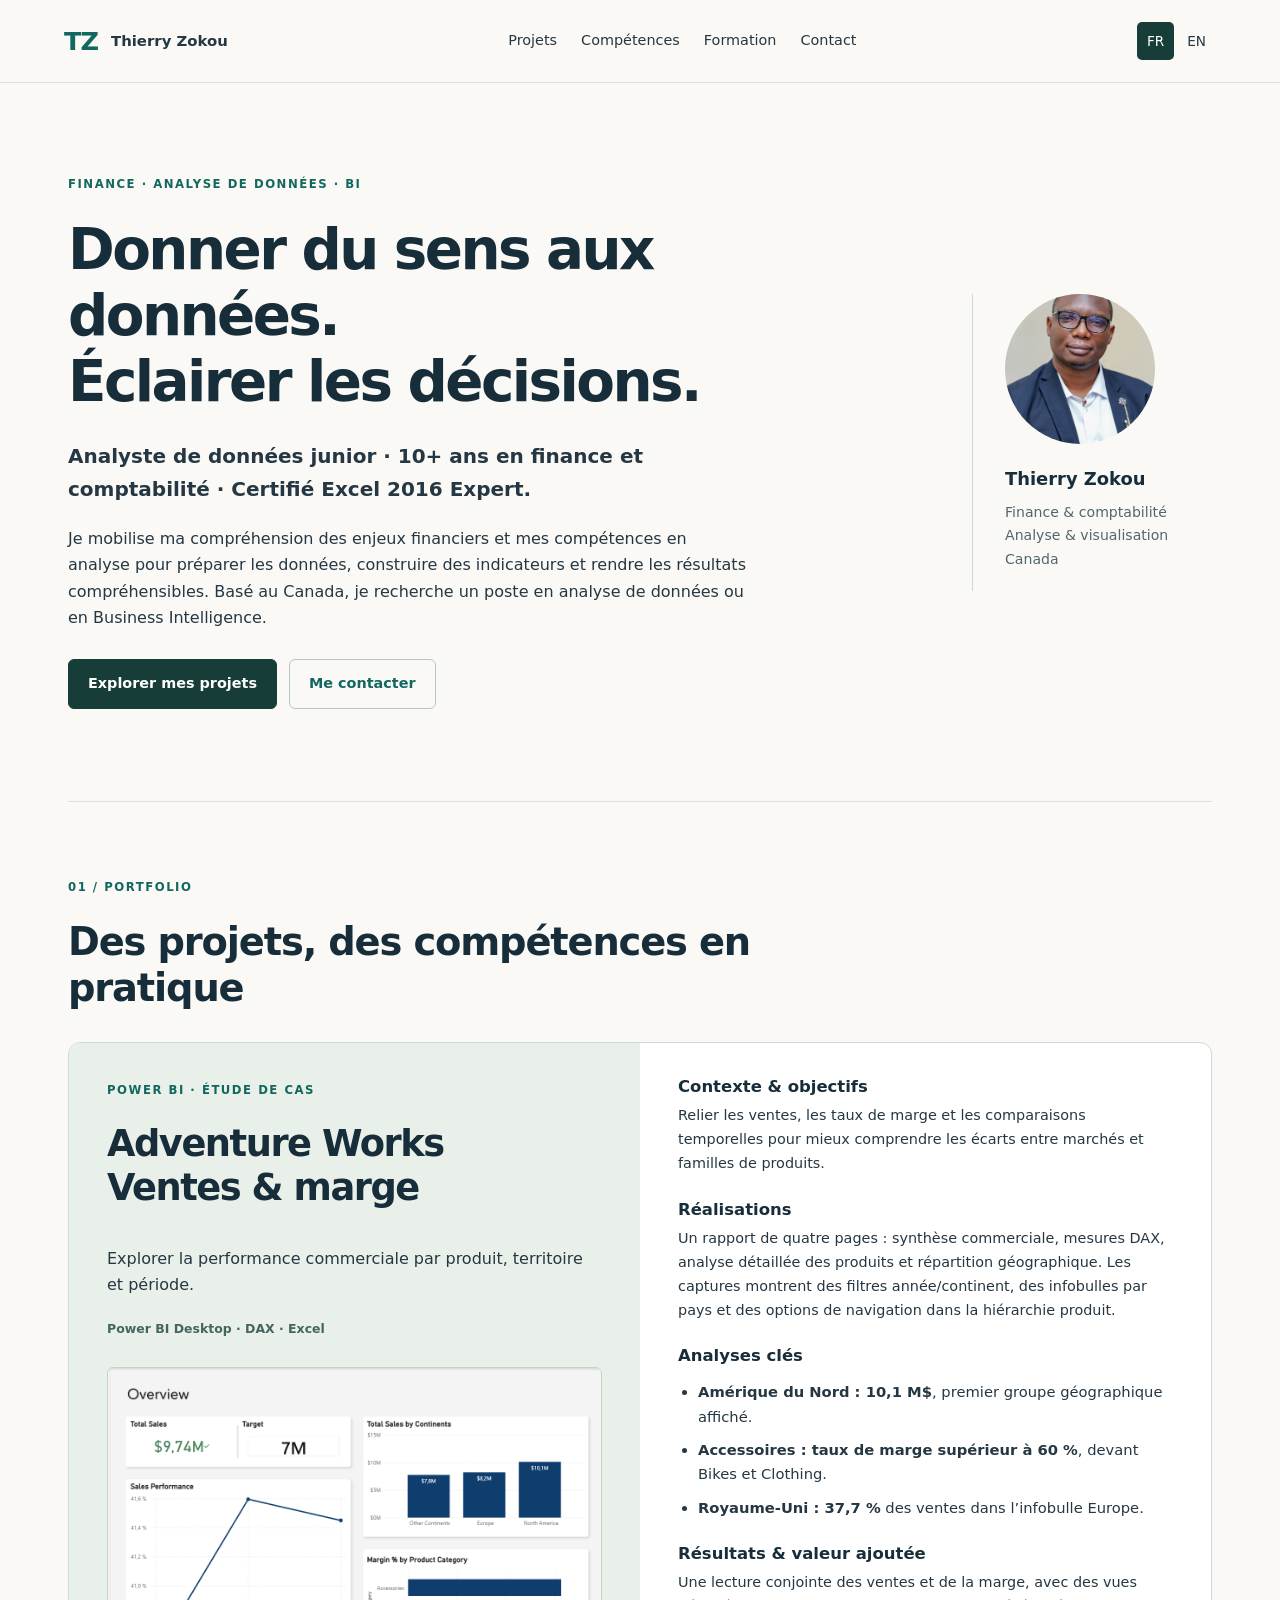
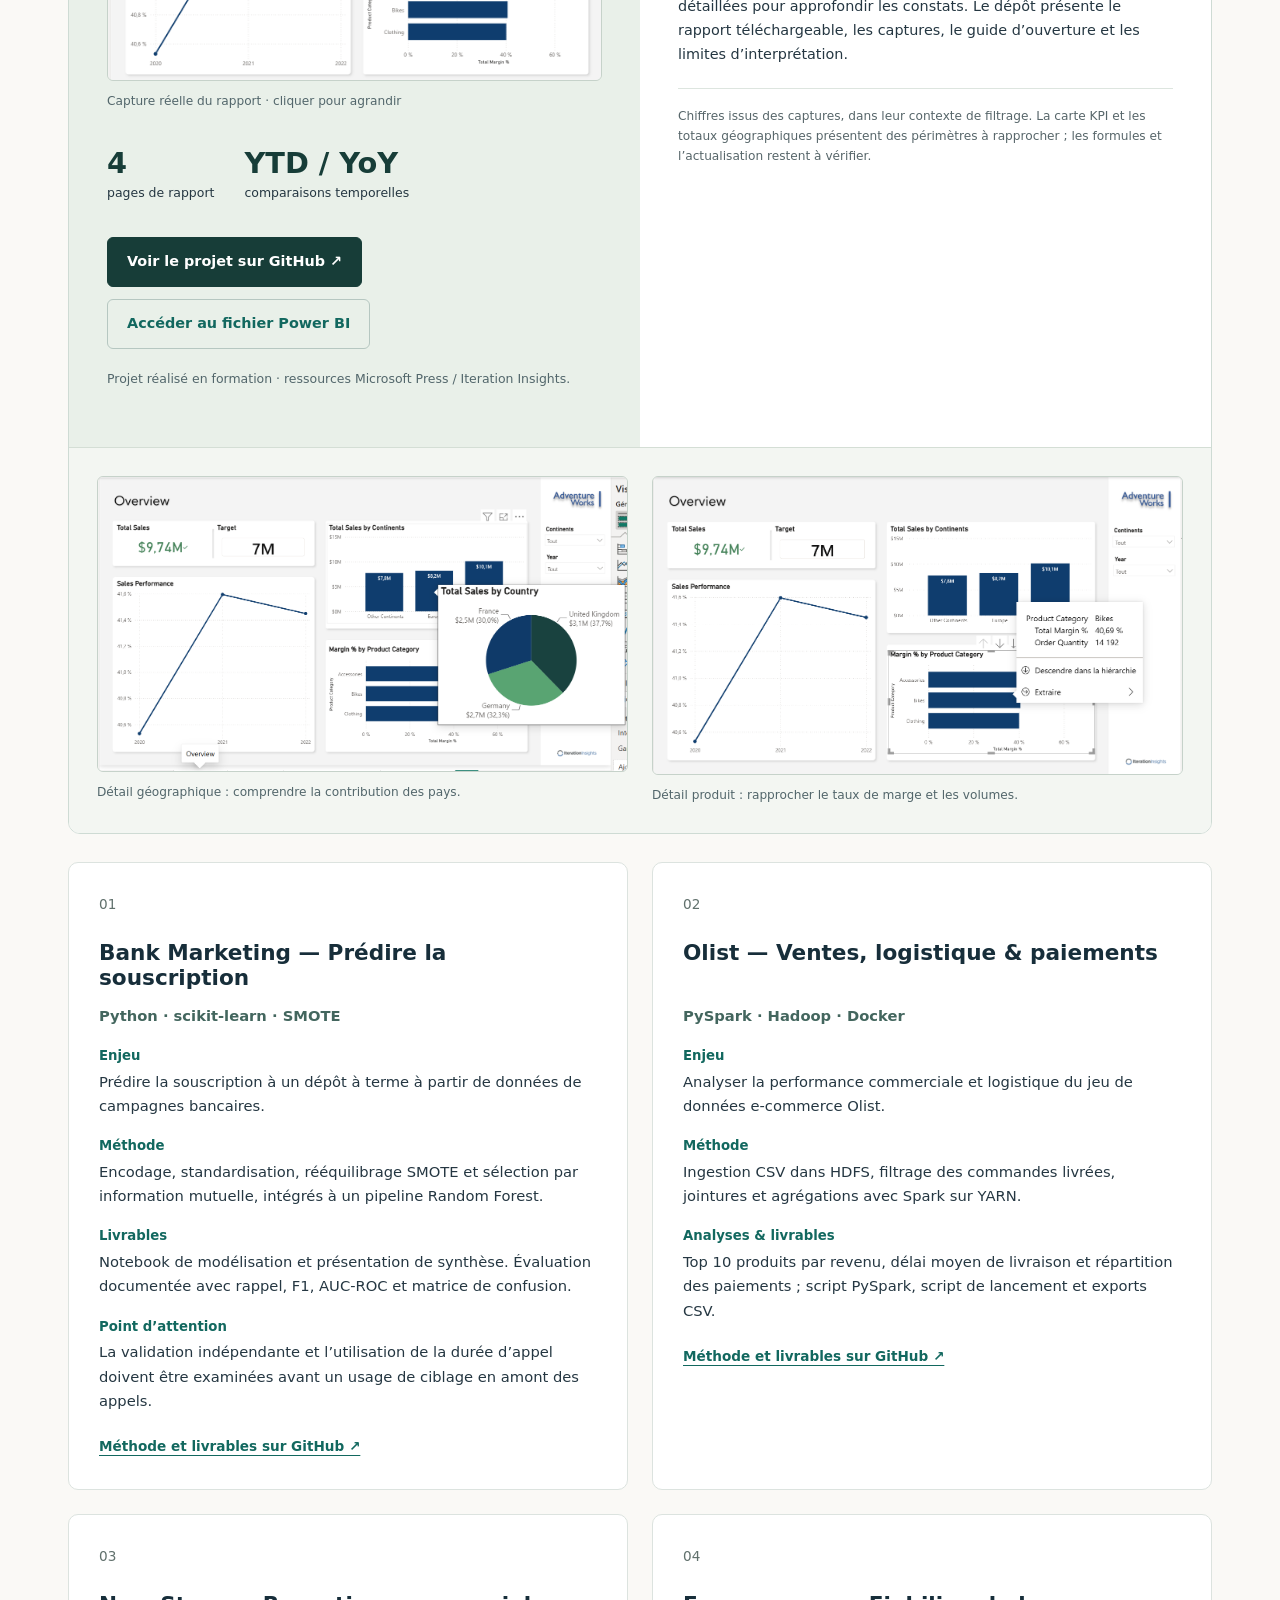
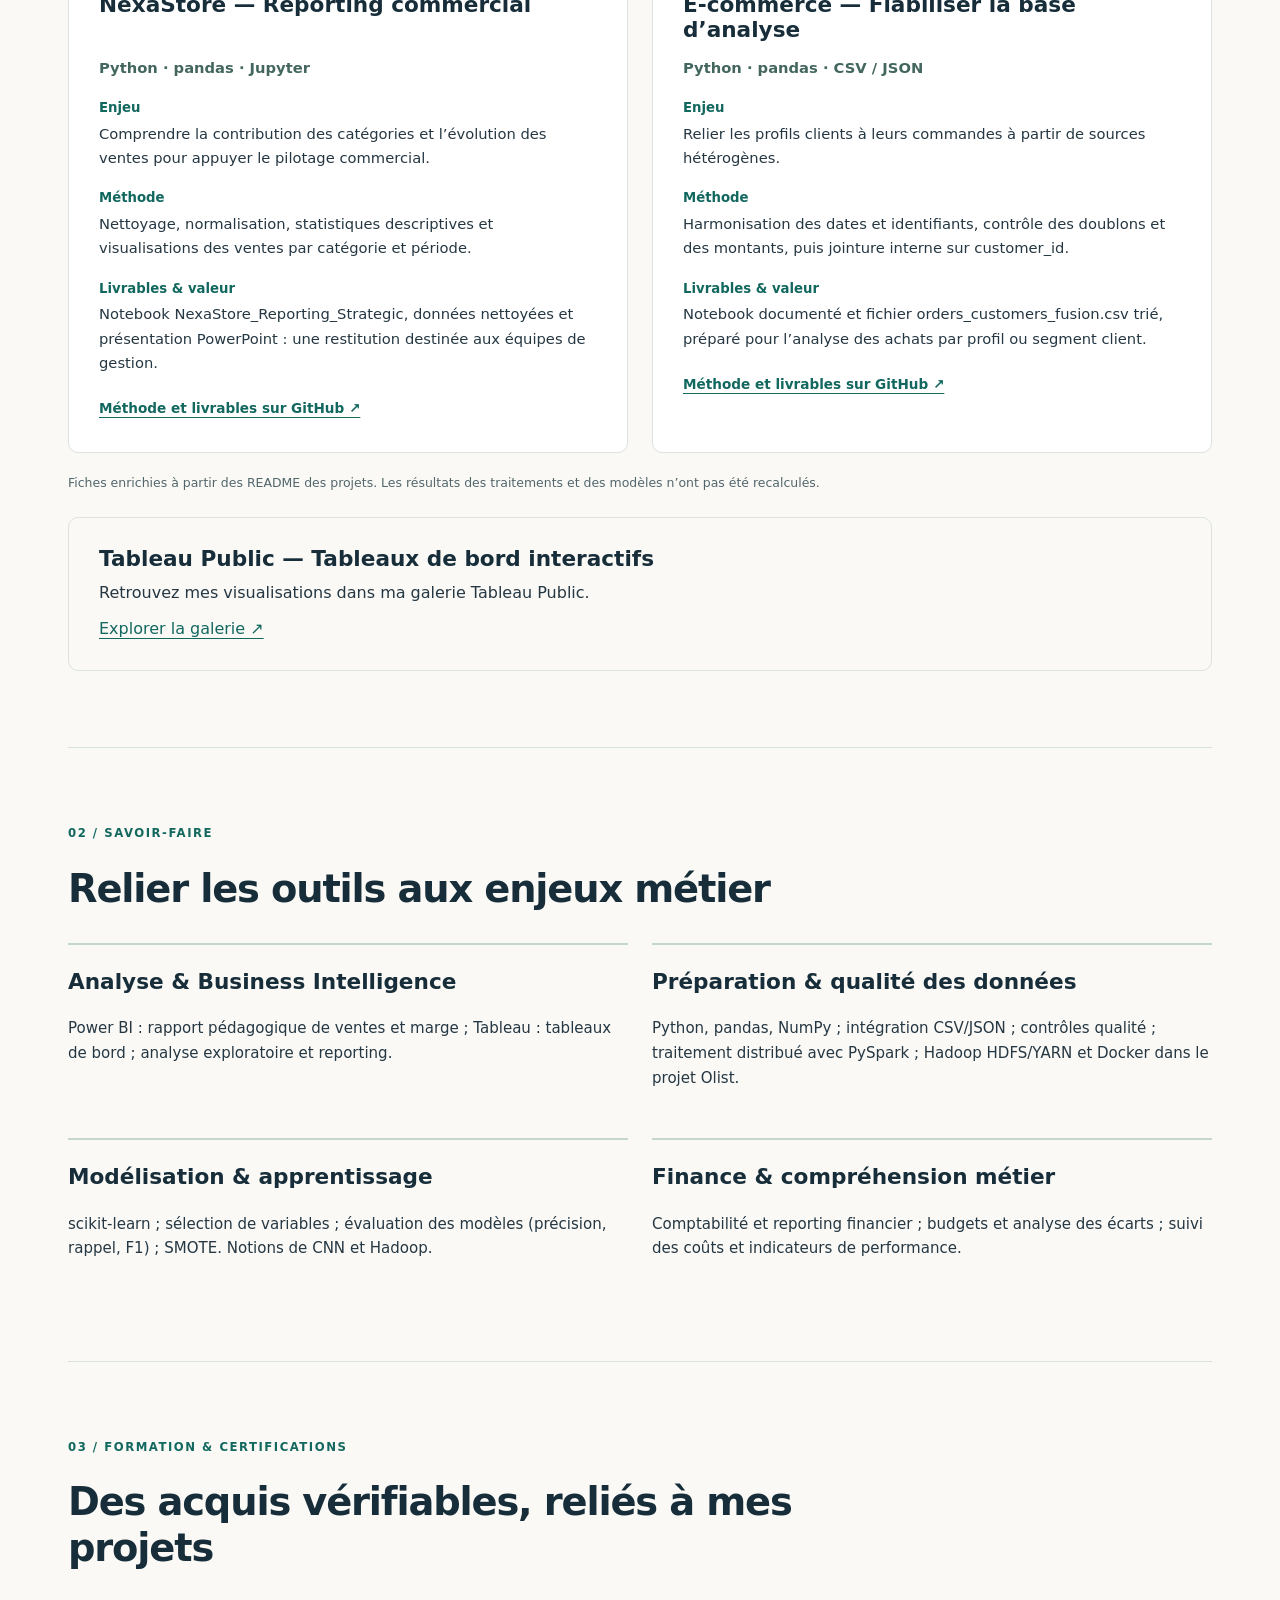
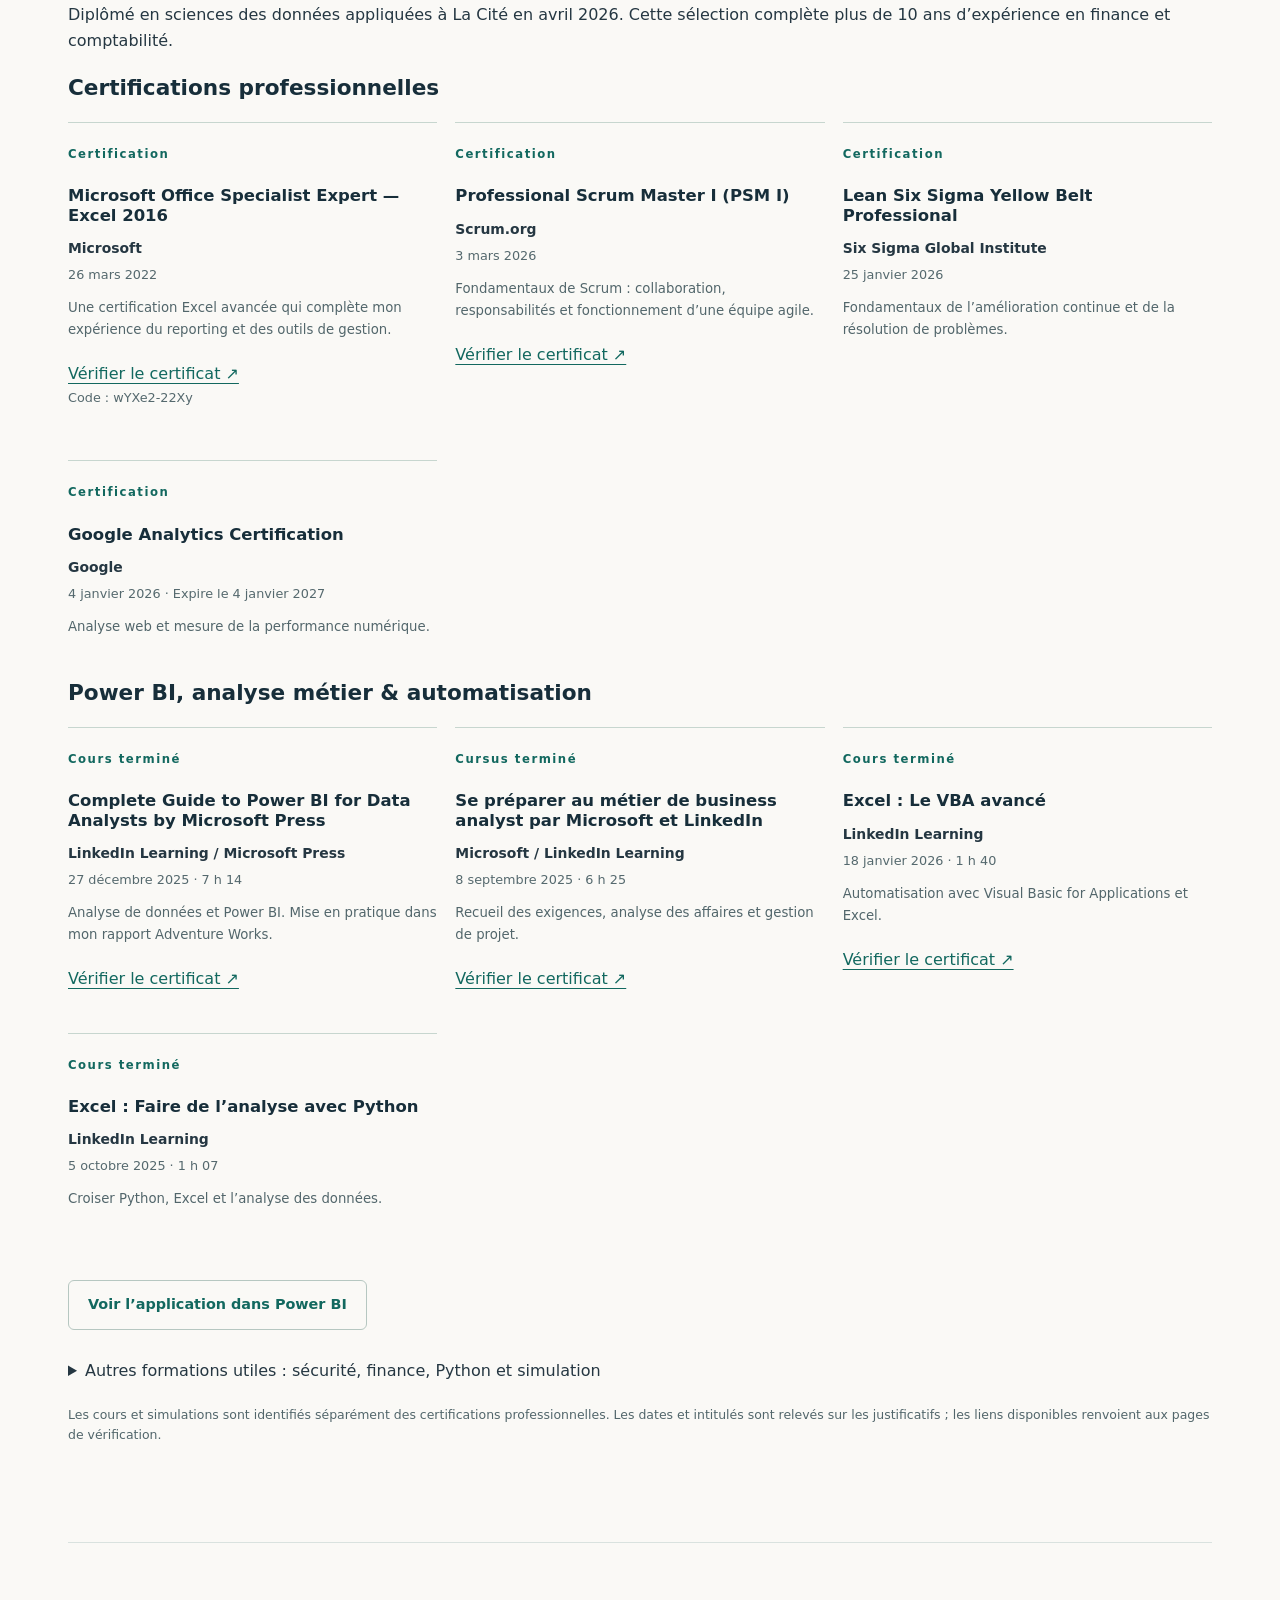
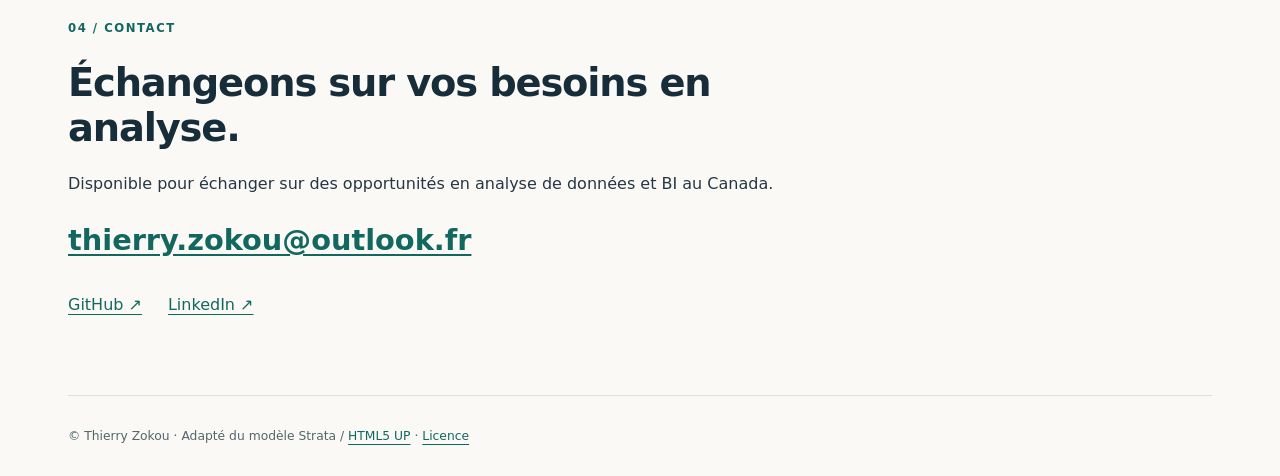
==== commit 52a4a718: "Show evidence-backed certifications and distinguish courses from credentials" ====
--- a/index.html
+++ b/index.html
@@ -1,91 +1,2 @@
 <!doctype html><html lang="fr"><head><meta charset="utf-8"><meta name="viewport" content="width=device-width, initial-scale=1"><title>Thierry Zokou | Analyste de données junior · Finance & BI</title><meta name="description" content="Portfolio de Thierry Zokou : analyse de données, Power BI, Python et PySpark, avec une expérience en finance et comptabilité."><link rel="stylesheet" href="assets/css/portfolio.css"></head><body>
-<a class="skip" href="#main"><span class="lang-fr " lang="fr">Aller au contenu</span><span class="lang-en " lang="en" hidden>Skip to content</span></a><header class="topbar"><a class="brand" href="#accueil">TZ<span>Thierry Zokou</span></a><nav aria-label="Navigation"><a href="#projets"><span class="lang-fr " lang="fr">Projets</span><span class="lang-en " lang="en" hidden>Projects</span></a><a href="#competences"><span class="lang-fr " lang="fr">Compétences</span><span class="lang-en " lang="en" hidden>Skills</span></a><a href="#certifications"><span class="lang-fr " lang="fr">Formation</span><span class="lang-en " lang="en" hidden>Learning</span></a><a href="#contact"><span class="lang-fr " lang="fr">Contact</span><span class="lang-en " lang="en" hidden>Contact</span></a></nav><div class="languages"><button id="btn-fr" aria-pressed="true" aria-label="Français">FR</button><button id="btn-en" aria-pressed="false" aria-label="English">EN</button></div></header><main id="main"><section class="hero" id="accueil"><div><p class="eyebrow"><span class="lang-fr " lang="fr">FINANCE · ANALYSE DE DONNÉES · BI</span><span class="lang-en " lang="en" hidden>FINANCE · DATA ANALYTICS · BI</span></p><h1 class="lang-fr " lang="fr">Donner du sens aux données.<br>Éclairer les décisions.</h1><h1 class="lang-en " lang="en" hidden>Making sense of data.<br>Informing decisions.</h1><p class="lang-fr lead" lang="fr">Analyste de données junior, avec une expérience en finance et comptabilité.</p><p class="lang-en lead" lang="en" hidden>Junior Data Analyst with a background in finance and accounting.</p><p class="lang-fr " lang="fr">Je mobilise ma compréhension des enjeux financiers et mes compétences en analyse pour préparer les données, construire des indicateurs et rendre les résultats compréhensibles. Basé au Canada, je recherche un poste en analyse de données ou en Business Intelligence.</p><p class="lang-en " lang="en" hidden>I combine financial understanding with analytical skills to prepare data, build indicators and communicate findings clearly. Based in Canada, I am seeking a role in data analytics or Business Intelligence.</p><div class="actions"><a class="button primary" href="#projets"><span class="lang-fr " lang="fr">Explorer mes projets</span><span class="lang-en " lang="en" hidden>Explore my projects</span></a><a class="button" href="mailto:thierry.zokou@outlook.fr"><span class="lang-fr " lang="fr">Me contacter</span><span class="lang-en " lang="en" hidden>Contact me</span></a></div></div><aside class="profile"><img src="images/avatar.jpg" alt="Thierry Zokou"><p class="name">Thierry Zokou</p><p class="lang-fr " lang="fr">Finance & comptabilité<br>Analyse & visualisation<br>Canada</p><p class="lang-en " lang="en" hidden>Finance & accounting<br>Analytics & visualisation<br>Canada</p></aside></section><section id="projets"><div class="section-heading"><p class="eyebrow">01 / PORTFOLIO</p><h2 class="lang-fr " lang="fr">Des projets, des compétences en pratique</h2><h2 class="lang-en " lang="en" hidden>Projects that put skills into practice</h2></div><article class="featured powerbi-project" id="powerbi"><div class="feature-intro"><p class="eyebrow">POWER BI · <span class="lang-fr " lang="fr">ÉTUDE DE CAS</span><span class="lang-en " lang="en" hidden>CASE STUDY</span></p><h3 class="lang-fr " lang="fr">Adventure Works<br>Ventes & marge</h3><h3 class="lang-en " lang="en" hidden>Adventure Works<br>Sales & margin</h3><p class="lang-fr " lang="fr">Explorer la performance commerciale par produit, territoire et période.</p><p class="lang-en " lang="en" hidden>Explore sales performance across products, territories and time.</p><p class="tags">Power BI Desktop · DAX · Excel</p><figure class="report-preview"><a href="images/powerbi/overview.png" target="_blank" rel="noopener noreferrer"><span class="lang-fr " lang="fr"><img src="images/powerbi/overview.png" width="1138" height="720" loading="lazy" alt="Rapport Power BI : ventes par continent, marge par catégorie et évolution annuelle"></span><span class="lang-en " lang="en" hidden><img src="images/powerbi/overview.png" width="1138" height="720" loading="lazy" alt="Power BI report: sales by continent, category margin and annual margin trend"></span></a><figcaption class="lang-fr " lang="fr">Capture réelle du rapport · cliquer pour agrandir</figcaption><figcaption class="lang-en " lang="en" hidden>Actual report screenshot · click to enlarge</figcaption></figure><div class="metrics"><span><strong>4</strong><span class="lang-fr " lang="fr">pages de rapport</span><span class="lang-en " lang="en" hidden>report pages</span></span><span><strong>YTD / YoY</strong><span class="lang-fr " lang="fr">comparaisons temporelles</span><span class="lang-en " lang="en" hidden>time comparisons</span></span></div><div class="actions"><a class="button primary" href="https://github.com/tzokou/PowerBi" target="_blank" rel="noopener noreferrer"><span class="lang-fr " lang="fr">Voir le projet sur GitHub ↗</span><span class="lang-en " lang="en" hidden>View project on GitHub ↗</span></a><a class="button" href="https://github.com/tzokou/PowerBi/blob/main/sales.pbix" target="_blank" rel="noopener noreferrer"><span class="lang-fr " lang="fr">Accéder au fichier Power BI</span><span class="lang-en " lang="en" hidden>Get the Power BI file</span></a></div><p class="lang-fr training-note" lang="fr">Projet réalisé en formation · ressources Microsoft Press / Iteration Insights.</p><p class="lang-en training-note" lang="en" hidden>Training project · Microsoft Press / Iteration Insights resources.</p></div><div class="feature-details"><h4 class="lang-fr " lang="fr">Contexte & objectifs</h4><h4 class="lang-en " lang="en" hidden>Context & objectives</h4><p class="lang-fr " lang="fr">Relier les ventes, les taux de marge et les comparaisons temporelles pour mieux comprendre les écarts entre marchés et familles de produits.</p><p class="lang-en " lang="en" hidden>Connect sales, margin rates and time comparisons to explore differences between markets and product families.</p><h4 class="lang-fr " lang="fr">Réalisations</h4><h4 class="lang-en " lang="en" hidden>Deliverables</h4><p class="lang-fr " lang="fr">Un rapport de quatre pages : synthèse commerciale, mesures DAX, analyse détaillée des produits et répartition géographique. Les captures montrent des filtres année/continent, des infobulles par pays et des options de navigation dans la hiérarchie produit.</p><p class="lang-en " lang="en" hidden>A four-page report: commercial overview, DAX measures, detailed product analysis and geographic breakdown. Screenshots show year/continent filters, country tooltips and product hierarchy navigation options.</p><h4 class="lang-fr " lang="fr">Analyses clés</h4><h4 class="lang-en " lang="en" hidden>Key findings</h4><div class="lang-fr findings" lang="fr"><ul><li><strong>Amérique du Nord : 10,1 M$</strong>, premier groupe géographique affiché.</li><li><strong>Accessoires : taux de marge supérieur à 60 %</strong>, devant Bikes et Clothing.</li><li><strong>Royaume-Uni : 37,7 %</strong> des ventes dans l’infobulle Europe.</li></ul></div><div class="lang-en findings" lang="en" hidden><ul><li><strong>North America: $10.1M</strong>, the leading displayed geographic group.</li><li><strong>Accessories: margin rate above 60%</strong>, ahead of Bikes and Clothing.</li><li><strong>United Kingdom: 37.7%</strong> of sales within the Europe tooltip.</li></ul></div><h4 class="lang-fr " lang="fr">Résultats & valeur ajoutée</h4><h4 class="lang-en " lang="en" hidden>Results & value</h4><p class="lang-fr " lang="fr">Une lecture conjointe des ventes et de la marge, avec des vues détaillées pour approfondir les constats. Le dépôt présente le rapport téléchargeable, les captures, le guide d’ouverture et les limites d’interprétation.</p><p class="lang-en " lang="en" hidden>A combined view of sales and margin, with details to investigate findings. The repository includes the downloadable report, screenshots, a setup guide and interpretation limits.</p><p class="lang-fr note" lang="fr">Chiffres issus des captures, dans leur contexte de filtrage. La carte KPI et les totaux géographiques présentent des périmètres à rapprocher ; les formules et l’actualisation restent à vérifier.</p><p class="lang-en note" lang="en" hidden>Figures come from screenshots in their filter context. KPI and geographic totals require scope reconciliation; formulas and refresh remain to be verified.</p></div><div class="evidence-gallery"><figure><a href="images/powerbi/country-tooltip-europe.png" target="_blank" rel="noopener noreferrer"><img src="images/powerbi/country-tooltip-europe.png" width="1362" height="757" loading="lazy" alt="Power BI — Europe : United Kingdom 37,7 %, Germany 32,3 %, France 30,0 %"></a><figcaption class="lang-fr " lang="fr">Détail géographique : comprendre la contribution des pays.</figcaption><figcaption class="lang-en " lang="en" hidden>Geographic detail: explore each country’s contribution.</figcaption></figure><figure><a href="images/powerbi/product-drillthrough.png" target="_blank" rel="noopener noreferrer"><img src="images/powerbi/product-drillthrough.png" width="1321" height="741" loading="lazy" alt="Power BI — Bikes : Total Margin 40,69 %, Order Quantity 14 192"></a><figcaption class="lang-fr " lang="fr">Détail produit : rapprocher le taux de marge et les volumes.</figcaption><figcaption class="lang-en " lang="en" hidden>Product detail: compare margin rate and quantity.</figcaption></figure></div></article><div class="project-grid"><article class="project-card"><div class="project-number">01</div><h3 class="lang-fr " lang="fr">Bank Marketing — Prédire la souscription</h3><h3 class="lang-en " lang="en" hidden>Bank Marketing — Predicting subscriptions</h3><p class="tags">Python · scikit-learn · SMOTE</p><h4 class="lang-fr " lang="fr">Enjeu</h4><h4 class="lang-en " lang="en" hidden>Business question</h4><p class="lang-fr " lang="fr">Prédire la souscription à un dépôt à terme à partir de données de campagnes bancaires.</p><p class="lang-en " lang="en" hidden>Predict term-deposit subscriptions using bank marketing campaign data.</p><h4 class="lang-fr " lang="fr">Méthode</h4><h4 class="lang-en " lang="en" hidden>Method</h4><p class="lang-fr " lang="fr">Encodage, standardisation, rééquilibrage SMOTE et sélection par information mutuelle, intégrés à un pipeline Random Forest.</p><p class="lang-en " lang="en" hidden>Encoding, scaling, SMOTE resampling and mutual-information feature selection in a Random Forest pipeline.</p><h4 class="lang-fr " lang="fr">Livrables</h4><h4 class="lang-en " lang="en" hidden>Deliverables</h4><p class="lang-fr " lang="fr">Notebook de modélisation et présentation de synthèse. Évaluation documentée avec rappel, F1, AUC-ROC et matrice de confusion.</p><p class="lang-en " lang="en" hidden>Modelling notebook and summary presentation. Documented evaluation using recall, F1, ROC-AUC and a confusion matrix.</p><h4 class="lang-fr " lang="fr">Point d’attention</h4><h4 class="lang-en " lang="en" hidden>Limitation</h4><p class="lang-fr " lang="fr">La validation indépendante et l’utilisation de la durée d’appel doivent être examinées avant un usage de ciblage en amont des appels.</p><p class="lang-en " lang="en" hidden>Independent validation and the use of call duration must be reviewed before applying the model to pre-call targeting.</p><a href="https://github.com/tzokou/pipeline-ia-pretraitement-bank-marketing" target="_blank" rel="noopener noreferrer"><span class="lang-fr " lang="fr">Méthode et livrables sur GitHub ↗</span><span class="lang-en " lang="en" hidden>Method and deliverables on GitHub ↗</span></a></article><article class="project-card"><div class="project-number">02</div><h3 class="lang-fr " lang="fr">Olist — Ventes, logistique & paiements</h3><h3 class="lang-en " lang="en" hidden>Olist — Sales, logistics & payments</h3><p class="tags">PySpark · Hadoop · Docker</p><h4 class="lang-fr " lang="fr">Enjeu</h4><h4 class="lang-en " lang="en" hidden>Business question</h4><p class="lang-fr " lang="fr">Analyser la performance commerciale et logistique du jeu de données e-commerce Olist.</p><p class="lang-en " lang="en" hidden>Analyse sales and logistics performance in the Olist e-commerce dataset.</p><h4 class="lang-fr " lang="fr">Méthode</h4><h4 class="lang-en " lang="en" hidden>Method</h4><p class="lang-fr " lang="fr">Ingestion CSV dans HDFS, filtrage des commandes livrées, jointures et agrégations avec Spark sur YARN.</p><p class="lang-en " lang="en" hidden>CSV ingestion into HDFS, delivered-order filtering, joins and aggregations with Spark on YARN.</p><h4 class="lang-fr " lang="fr">Analyses & livrables</h4><h4 class="lang-en " lang="en" hidden>Analyses & deliverables</h4><p class="lang-fr " lang="fr">Top 10 produits par revenu, délai moyen de livraison et répartition des paiements ; script PySpark, script de lancement et exports CSV.</p><p class="lang-en " lang="en" hidden>Top 10 products by revenue, average delivery time and payment distribution; PySpark script, run script and CSV exports.</p><a href="https://github.com/tzokou/pipeline-big-data-spark-olist" target="_blank" rel="noopener noreferrer"><span class="lang-fr " lang="fr">Méthode et livrables sur GitHub ↗</span><span class="lang-en " lang="en" hidden>Method and deliverables on GitHub ↗</span></a></article><article class="project-card"><div class="project-number">03</div><h3 class="lang-fr " lang="fr">NexaStore — Reporting commercial</h3><h3 class="lang-en " lang="en" hidden>NexaStore — Commercial reporting</h3><p class="tags">Python · pandas · Jupyter</p><h4 class="lang-fr " lang="fr">Enjeu</h4><h4 class="lang-en " lang="en" hidden>Business question</h4><p class="lang-fr " lang="fr">Comprendre la contribution des catégories et l’évolution des ventes pour appuyer le pilotage commercial.</p><p class="lang-en " lang="en" hidden>Understand category contributions and sales trends to support commercial decisions.</p><h4 class="lang-fr " lang="fr">Méthode</h4><h4 class="lang-en " lang="en" hidden>Method</h4><p class="lang-fr " lang="fr">Nettoyage, normalisation, statistiques descriptives et visualisations des ventes par catégorie et période.</p><p class="lang-en " lang="en" hidden>Cleaning, standardisation, descriptive statistics and sales visualisations by category and time period.</p><h4 class="lang-fr " lang="fr">Livrables & valeur</h4><h4 class="lang-en " lang="en" hidden>Deliverables & value</h4><p class="lang-fr " lang="fr">Notebook NexaStore_Reporting_Strategic, données nettoyées et présentation PowerPoint : une restitution destinée aux équipes de gestion.</p><p class="lang-en " lang="en" hidden>NexaStore_Reporting_Strategic notebook, cleaned data and PowerPoint presentation for a management audience.</p><a href="https://github.com/tzokou/analyse-nexastore-reporting" target="_blank" rel="noopener noreferrer"><span class="lang-fr " lang="fr">Méthode et livrables sur GitHub ↗</span><span class="lang-en " lang="en" hidden>Method and deliverables on GitHub ↗</span></a></article><article class="project-card"><div class="project-number">04</div><h3 class="lang-fr " lang="fr">E-commerce — Fiabiliser la base d’analyse</h3><h3 class="lang-en " lang="en" hidden>E-commerce — Building a reliable analysis dataset</h3><p class="tags">Python · pandas · CSV / JSON</p><h4 class="lang-fr " lang="fr">Enjeu</h4><h4 class="lang-en " lang="en" hidden>Business question</h4><p class="lang-fr " lang="fr">Relier les profils clients à leurs commandes à partir de sources hétérogènes.</p><p class="lang-en " lang="en" hidden>Connect customer profiles with their orders using different source formats.</p><h4 class="lang-fr " lang="fr">Méthode</h4><h4 class="lang-en " lang="en" hidden>Method</h4><p class="lang-fr " lang="fr">Harmonisation des dates et identifiants, contrôle des doublons et des montants, puis jointure interne sur customer_id.</p><p class="lang-en " lang="en" hidden>Standardise dates and identifiers, check duplicates and amounts, then perform an inner join on customer_id.</p><h4 class="lang-fr " lang="fr">Livrables & valeur</h4><h4 class="lang-en " lang="en" hidden>Deliverables & value</h4><p class="lang-fr " lang="fr">Notebook documenté et fichier orders_customers_fusion.csv trié, préparé pour l’analyse des achats par profil ou segment client.</p><p class="lang-en " lang="en" hidden>Documented notebook and sorted orders_customers_fusion.csv, prepared for purchase analysis by customer profile or segment.</p><a href="https://github.com/tzokou/fusion-validation-donnees-ecommerce" target="_blank" rel="noopener noreferrer"><span class="lang-fr " lang="fr">Méthode et livrables sur GitHub ↗</span><span class="lang-en " lang="en" hidden>Method and deliverables on GitHub ↗</span></a></article></div><p class="lang-fr source-note" lang="fr">Fiches enrichies à partir des README des projets. Les résultats des traitements et des modèles n’ont pas été recalculés.</p><p class="lang-en source-note" lang="en" hidden>Project summaries expanded using their READMEs. Processing outputs and model results have not been recalculated.</p><div class="tableau-callout"><h3 class="lang-fr " lang="fr">Tableau Public — Tableaux de bord interactifs</h3><h3 class="lang-en " lang="en" hidden>Tableau Public — Interactive dashboards</h3><p class="lang-fr " lang="fr">Retrouvez mes visualisations dans ma galerie Tableau Public.</p><p class="lang-en " lang="en" hidden>Browse my visualisations on Tableau Public.</p><a href="https://public.tableau.com/app/profile/thierry.pascal.zokou.tchokonthe/vizzes" target="_blank" rel="noopener noreferrer"><span class="lang-fr " lang="fr">Explorer la galerie ↗</span><span class="lang-en " lang="en" hidden>Explore the gallery ↗</span></a></div></section><section id="competences"><p class="eyebrow">02 / <span class="lang-fr " lang="fr">SAVOIR-FAIRE</span><span class="lang-en " lang="en" hidden>SKILLS</span></p><h2 class="lang-fr " lang="fr">Relier les outils aux enjeux métier</h2><h2 class="lang-en " lang="en" hidden>Connecting tools to business needs</h2><div class="skill-grid"><article><h3 class="lang-fr " lang="fr">Analyse & Business Intelligence</h3><h3 class="lang-en " lang="en" hidden>Analytics & Business Intelligence</h3><p class="lang-fr " lang="fr">Power BI : rapport pédagogique de ventes et marge ; Tableau : tableaux de bord ; analyse exploratoire et reporting.</p><p class="lang-en " lang="en" hidden>Power BI: sales and margin training report; Tableau: dashboards; exploratory analysis and reporting.</p></article><article><h3 class="lang-fr " lang="fr">Préparation & qualité des données</h3><h3 class="lang-en " lang="en" hidden>Data Preparation & Quality</h3><p class="lang-fr " lang="fr">Python, pandas, NumPy ; intégration CSV/JSON ; contrôles qualité ; traitement distribué avec PySpark ; Hadoop HDFS/YARN et Docker dans le projet Olist.</p><p class="lang-en " lang="en" hidden>Python, pandas, NumPy; CSV/JSON integration; quality checks; distributed processing with PySpark.</p></article><article><h3 class="lang-fr " lang="fr">Modélisation & apprentissage</h3><h3 class="lang-en " lang="en" hidden>Modelling & Machine Learning</h3><p class="lang-fr " lang="fr">scikit-learn ; sélection de variables ; évaluation des modèles (précision, rappel, F1) ; SMOTE. Notions de CNN et Hadoop.</p><p class="lang-en " lang="en" hidden>scikit-learn; feature selection; model evaluation (accuracy, recall, F1); SMOTE. Basic knowledge of CNNs and Hadoop.</p></article><article><h3 class="lang-fr " lang="fr">Finance & compréhension métier</h3><h3 class="lang-en " lang="en" hidden>Finance & Business Understanding</h3><p class="lang-fr " lang="fr">Comptabilité et reporting financier ; budgets et analyse des écarts ; suivi des coûts et indicateurs de performance.</p><p class="lang-en " lang="en" hidden>Accounting and financial reporting; budgets and variance analysis; cost and performance indicator monitoring.</p></article></div></section><section id="certifications"><p class="eyebrow">03 / <span class="lang-fr " lang="fr">APPRENTISSAGE CONTINU</span><span class="lang-en " lang="en" hidden>CONTINUOUS LEARNING</span></p>
-				<h2 class="lang-en" hidden>Certifications, Courses & Simulations</h2>
-				<h2 class="lang-fr">Certifications, formations & simulations</h2>
-
-				<div class="cert-grid">
-					<!-- PSM I – Highlighted -->
-					<div class="cert-card highlight">
-						
-						<div class="cert-content">
-							<h3 class="lang-en" hidden>Professional Scrum Master I (PSM I)</h3>
-							<h3 class="lang-fr">Professional Scrum Master I (PSM I)</h3>
-							<p class="cert-org">Scrum.org</p>
-							<p class="cert-date lang-en" hidden>March 3, 2026</p>
-							<p class="cert-date lang-fr">3 mars 2026</p>
-							<p class="lang-en cert-desc" hidden>Foundational Scrum knowledge assessed through the PSM I certification.</p>
-							<p class="lang-fr cert-desc">Connaissances fondamentales de Scrum, validées par la certification PSM I.</p>
-						</div>
-					</div>
-
-					<!-- SecNum Académie -->
-					<div class="cert-card">
-						
-						<div class="cert-content">
-							<h3 class="lang-en" hidden>SecNum Académie – Cybersecurity MOOC</h3>
-							<h3 class="lang-fr">SecNum Académie – MOOC Cybersécurité</h3>
-							<p class="cert-org">ANSSI (France)</p>
-							<p class="cert-date lang-en" hidden>February 20, 2026</p>
-							<p class="cert-date lang-fr">20 février 2026</p>
-							<p class="lang-en cert-desc" hidden>Four modules: SSI panorama, authentication, Internet security, workstation security. Scores 86%–92%.</p>
-							<p class="lang-fr cert-desc">Quatre modules : panorama SSI, authentification, sécurité Internet, poste de travail. Scores 86%–92%.</p>
-						</div>
-					</div>
-
-					<!-- Deloitte Job Simulation -->
-					<div class="cert-card">
-						
-						<div class="cert-content">
-							<h3 class="lang-en" hidden>Data Analytics Job Simulation</h3>
-							<h3 class="lang-fr">Simulation métier Data Analytics</h3>
-							<p class="cert-org">Deloitte</p>
-							<p class="cert-date lang-en" hidden>February 19, 2026</p>
-							<p class="cert-date lang-fr">19 février 2026</p>
-							<p class="lang-en cert-desc" hidden>Practical tasks in data analysis and forensic technology.</p>
-							<p class="lang-fr cert-desc">Tâches pratiques en analyse de données et technologie forensique.</p>
-						</div>
-					</div>
-
-					<!-- Lean Six Sigma Yellow Belt -->
-					<div class="cert-card">
-						
-						<div class="cert-content">
-							<h3 class="lang-en" hidden>Lean Six Sigma Yellow Belt</h3>
-							<h3 class="lang-fr">Lean Six Sigma Yellow Belt</h3>
-							<p class="cert-org">Six Sigma Global Institute</p>
-							<p class="cert-date lang-en" hidden>January 25, 2026</p>
-							<p class="cert-date lang-fr">25 janvier 2026</p>
-							<p class="lang-en cert-desc" hidden>Process improvement and problem-solving fundamentals.</p>
-							<p class="lang-fr cert-desc">Fondamentaux de l'amélioration continue et de la résolution de problèmes.</p>
-						</div>
-					</div>
-
-					<!-- Excel VBA avancé -->
-					<div class="cert-card">
-						
-						<div class="cert-content">
-							<h3 class="lang-en" hidden>Excel: Advanced VBA</h3>
-							<h3 class="lang-fr">Excel : VBA avancé</h3>
-							<p class="cert-org">LinkedIn Learning</p>
-							<p class="cert-date lang-en" hidden>January 18, 2026</p>
-							<p class="cert-date lang-fr">18 janvier 2026</p>
-							<p class="lang-en cert-desc" hidden>Automation and advanced macros in Microsoft Excel.</p>
-							<p class="lang-fr cert-desc">Automatisation et macros avancées sous Excel.</p>
-						</div>
-					</div>
-
-					<!-- Google Analytics -->
-					<div class="cert-card">
-						
-						<div class="cert-content">
-							<h3 class="lang-en" hidden>Google Analytics Certification</h3>
-							<h3 class="lang-fr">Certification Google Analytics</h3>
-							<p class="cert-org">Google</p>
-							<p class="cert-date lang-en" hidden>Completed</p>
-							<p class="cert-date lang-fr">Obtenue</p>
-							<p class="lang-en cert-desc" hidden>Web analytics and digital performance measurement.</p>
-							<p class="lang-fr cert-desc">Analyse web et mesure de performance digitale.</p>
-						</div>
-					</div>
-				</div>
-			</section><section id="contact" class="contact"><p class="eyebrow">04 / CONTACT</p><h2 class="lang-fr " lang="fr">Échangeons sur vos besoins en analyse.</h2><h2 class="lang-en " lang="en" hidden>Let’s talk about your analytics needs.</h2><p class="lang-fr " lang="fr">Disponible pour échanger sur des opportunités en analyse de données et BI au Canada.</p><p class="lang-en " lang="en" hidden>Open to discussing data analytics and BI opportunities in Canada.</p><a class="email" href="mailto:thierry.zokou@outlook.fr">thierry.zokou@outlook.fr</a><div class="social"><a href="https://github.com/tzokou" target="_blank" rel="noopener noreferrer">GitHub ↗</a><a href="https://www.linkedin.com/in/thierry-pascal-zokou-tchokonthe-b46655184/" target="_blank" rel="noopener noreferrer">LinkedIn ↗</a></div></section></main><footer>© Thierry Zokou · <span class="lang-fr " lang="fr">Adapté du modèle</span><span class="lang-en " lang="en" hidden>Adapted from</span> Strata / <a href="https://html5up.net">HTML5 UP</a> · <a href="LICENSE.txt"><span class="lang-fr " lang="fr">Licence</span><span class="lang-en " lang="en" hidden>License</span></a></footer><script src="assets/js/portfolio.js"></script></body></html>
+<a class="skip" href="#main"><span class="lang-fr " lang="fr">Aller au contenu</span><span class="lang-en " lang="en" hidden>Skip to content</span></a><header class="topbar"><a class="brand" href="#accueil">TZ<span>Thierry Zokou</span></a><nav aria-label="Navigation"><a href="#projets"><span class="lang-fr " lang="fr">Projets</span><span class="lang-en " lang="en" hidden>Projects</span></a><a href="#competences"><span class="lang-fr " lang="fr">Compétences</span><span class="lang-en " lang="en" hidden>Skills</span></a><a href="#certifications"><span class="lang-fr " lang="fr">Formation</span><span class="lang-en " lang="en" hidden>Learning</span></a><a href="#contact"><span class="lang-fr " lang="fr">Contact</span><span class="lang-en " lang="en" hidden>Contact</span></a></nav><div class="languages"><button id="btn-fr" aria-pressed="true" aria-label="Français">FR</button><button id="btn-en" aria-pressed="false" aria-label="English">EN</button></div></header><main id="main"><section class="hero" id="accueil"><div><p class="eyebrow"><span class="lang-fr " lang="fr">FINANCE · ANALYSE DE DONNÉES · BI</span><span class="lang-en " lang="en" hidden>FINANCE · DATA ANALYTICS · BI</span></p><h1 class="lang-fr " lang="fr">Donner du sens aux données.<br>Éclairer les décisions.</h1><h1 class="lang-en " lang="en" hidden>Making sense of data.<br>Informing decisions.</h1><p class="lang-fr lead" lang="fr">Analyste de données junior · 10+ ans en finance et comptabilité · Certifié Excel 2016 Expert.</p><p class="lang-en lead" lang="en" hidden>Junior Data Analyst · 10+ years in finance and accounting · Excel 2016 Expert certified.</p><p class="lang-fr " lang="fr">Je mobilise ma compréhension des enjeux financiers et mes compétences en analyse pour préparer les données, construire des indicateurs et rendre les résultats compréhensibles. Basé au Canada, je recherche un poste en analyse de données ou en Business Intelligence.</p><p class="lang-en " lang="en" hidden>I combine financial understanding with analytical skills to prepare data, build indicators and communicate findings clearly. Based in Canada, I am seeking a role in data analytics or Business Intelligence.</p><div class="actions"><a class="button primary" href="#projets"><span class="lang-fr " lang="fr">Explorer mes projets</span><span class="lang-en " lang="en" hidden>Explore my projects</span></a><a class="button" href="mailto:thierry.zokou@outlook.fr"><span class="lang-fr " lang="fr">Me contacter</span><span class="lang-en " lang="en" hidden>Contact me</span></a></div></div><aside class="profile"><img src="images/avatar.jpg" alt="Thierry Zokou"><p class="name">Thierry Zokou</p><p class="lang-fr " lang="fr">Finance & comptabilité<br>Analyse & visualisation<br>Canada</p><p class="lang-en " lang="en" hidden>Finance & accounting<br>Analytics & visualisation<br>Canada</p></aside></section><section id="projets"><div class="section-heading"><p class="eyebrow">01 / PORTFOLIO</p><h2 class="lang-fr " lang="fr">Des projets, des compétences en pratique</h2><h2 class="lang-en " lang="en" hidden>Projects that put skills into practice</h2></div><article class="featured powerbi-project" id="powerbi"><div class="feature-intro"><p class="eyebrow">POWER BI · <span class="lang-fr " lang="fr">ÉTUDE DE CAS</span><span class="lang-en " lang="en" hidden>CASE STUDY</span></p><h3 class="lang-fr " lang="fr">Adventure Works<br>Ventes & marge</h3><h3 class="lang-en " lang="en" hidden>Adventure Works<br>Sales & margin</h3><p class="lang-fr " lang="fr">Explorer la performance commerciale par produit, territoire et période.</p><p class="lang-en " lang="en" hidden>Explore sales performance across products, territories and time.</p><p class="tags">Power BI Desktop · DAX · Excel</p><figure class="report-preview"><a href="images/powerbi/overview.png" target="_blank" rel="noopener noreferrer"><span class="lang-fr " lang="fr"><img src="images/powerbi/overview.png" width="1138" height="720" loading="lazy" alt="Rapport Power BI : ventes par continent, marge par catégorie et évolution annuelle"></span><span class="lang-en " lang="en" hidden><img src="images/powerbi/overview.png" width="1138" height="720" loading="lazy" alt="Power BI report: sales by continent, category margin and annual margin trend"></span></a><figcaption class="lang-fr " lang="fr">Capture réelle du rapport · cliquer pour agrandir</figcaption><figcaption class="lang-en " lang="en" hidden>Actual report screenshot · click to enlarge</figcaption></figure><div class="metrics"><span><strong>4</strong><span class="lang-fr " lang="fr">pages de rapport</span><span class="lang-en " lang="en" hidden>report pages</span></span><span><strong>YTD / YoY</strong><span class="lang-fr " lang="fr">comparaisons temporelles</span><span class="lang-en " lang="en" hidden>time comparisons</span></span></div><div class="actions"><a class="button primary" href="https://github.com/tzokou/PowerBi" target="_blank" rel="noopener noreferrer"><span class="lang-fr " lang="fr">Voir le projet sur GitHub ↗</span><span class="lang-en " lang="en" hidden>View project on GitHub ↗</span></a><a class="button" href="https://github.com/tzokou/PowerBi/blob/main/sales.pbix" target="_blank" rel="noopener noreferrer"><span class="lang-fr " lang="fr">Accéder au fichier Power BI</span><span class="lang-en " lang="en" hidden>Get the Power BI file</span></a></div><p class="lang-fr training-note" lang="fr">Projet réalisé en formation · ressources Microsoft Press / Iteration Insights.</p><p class="lang-en training-note" lang="en" hidden>Training project · Microsoft Press / Iteration Insights resources.</p></div><div class="feature-details"><h4 class="lang-fr " lang="fr">Contexte & objectifs</h4><h4 class="lang-en " lang="en" hidden>Context & objectives</h4><p class="lang-fr " lang="fr">Relier les ventes, les taux de marge et les comparaisons temporelles pour mieux comprendre les écarts entre marchés et familles de produits.</p><p class="lang-en " lang="en" hidden>Connect sales, margin rates and time comparisons to explore differences between markets and product families.</p><h4 class="lang-fr " lang="fr">Réalisations</h4><h4 class="lang-en " lang="en" hidden>Deliverables</h4><p class="lang-fr " lang="fr">Un rapport de quatre pages : synthèse commerciale, mesures DAX, analyse détaillée des produits et répartition géographique. Les captures montrent des filtres année/continent, des infobulles par pays et des options de navigation dans la hiérarchie produit.</p><p class="lang-en " lang="en" hidden>A four-page report: commercial overview, DAX measures, detailed product analysis and geographic breakdown. Screenshots show year/continent filters, country tooltips and product hierarchy navigation options.</p><h4 class="lang-fr " lang="fr">Analyses clés</h4><h4 class="lang-en " lang="en" hidden>Key findings</h4><div class="lang-fr findings" lang="fr"><ul><li><strong>Amérique du Nord : 10,1 M$</strong>, premier groupe géographique affiché.</li><li><strong>Accessoires : taux de marge supérieur à 60 %</strong>, devant Bikes et Clothing.</li><li><strong>Royaume-Uni : 37,7 %</strong> des ventes dans l’infobulle Europe.</li></ul></div><div class="lang-en findings" lang="en" hidden><ul><li><strong>North America: $10.1M</strong>, the leading displayed geographic group.</li><li><strong>Accessories: margin rate above 60%</strong>, ahead of Bikes and Clothing.</li><li><strong>United Kingdom: 37.7%</strong> of sales within the Europe tooltip.</li></ul></div><h4 class="lang-fr " lang="fr">Résultats & valeur ajoutée</h4><h4 class="lang-en " lang="en" hidden>Results & value</h4><p class="lang-fr " lang="fr">Une lecture conjointe des ventes et de la marge, avec des vues détaillées pour approfondir les constats. Le dépôt présente le rapport téléchargeable, les captures, le guide d’ouverture et les limites d’interprétation.</p><p class="lang-en " lang="en" hidden>A combined view of sales and margin, with details to investigate findings. The repository includes the downloadable report, screenshots, a setup guide and interpretation limits.</p><p class="lang-fr note" lang="fr">Chiffres issus des captures, dans leur contexte de filtrage. La carte KPI et les totaux géographiques présentent des périmètres à rapprocher ; les formules et l’actualisation restent à vérifier.</p><p class="lang-en note" lang="en" hidden>Figures come from screenshots in their filter context. KPI and geographic totals require scope reconciliation; formulas and refresh remain to be verified.</p></div><div class="evidence-gallery"><figure><a href="images/powerbi/country-tooltip-europe.png" target="_blank" rel="noopener noreferrer"><img src="images/powerbi/country-tooltip-europe.png" width="1362" height="757" loading="lazy" alt="Power BI — Europe : United Kingdom 37,7 %, Germany 32,3 %, France 30,0 %"></a><figcaption class="lang-fr " lang="fr">Détail géographique : comprendre la contribution des pays.</figcaption><figcaption class="lang-en " lang="en" hidden>Geographic detail: explore each country’s contribution.</figcaption></figure><figure><a href="images/powerbi/product-drillthrough.png" target="_blank" rel="noopener noreferrer"><img src="images/powerbi/product-drillthrough.png" width="1321" height="741" loading="lazy" alt="Power BI — Bikes : Total Margin 40,69 %, Order Quantity 14 192"></a><figcaption class="lang-fr " lang="fr">Détail produit : rapprocher le taux de marge et les volumes.</figcaption><figcaption class="lang-en " lang="en" hidden>Product detail: compare margin rate and quantity.</figcaption></figure></div></article><div class="project-grid"><article class="project-card"><div class="project-number">01</div><h3 class="lang-fr " lang="fr">Bank Marketing — Prédire la souscription</h3><h3 class="lang-en " lang="en" hidden>Bank Marketing — Predicting subscriptions</h3><p class="tags">Python · scikit-learn · SMOTE</p><h4 class="lang-fr " lang="fr">Enjeu</h4><h4 class="lang-en " lang="en" hidden>Business question</h4><p class="lang-fr " lang="fr">Prédire la souscription à un dépôt à terme à partir de données de campagnes bancaires.</p><p class="lang-en " lang="en" hidden>Predict term-deposit subscriptions using bank marketing campaign data.</p><h4 class="lang-fr " lang="fr">Méthode</h4><h4 class="lang-en " lang="en" hidden>Method</h4><p class="lang-fr " lang="fr">Encodage, standardisation, rééquilibrage SMOTE et sélection par information mutuelle, intégrés à un pipeline Random Forest.</p><p class="lang-en " lang="en" hidden>Encoding, scaling, SMOTE resampling and mutual-information feature selection in a Random Forest pipeline.</p><h4 class="lang-fr " lang="fr">Livrables</h4><h4 class="lang-en " lang="en" hidden>Deliverables</h4><p class="lang-fr " lang="fr">Notebook de modélisation et présentation de synthèse. Évaluation documentée avec rappel, F1, AUC-ROC et matrice de confusion.</p><p class="lang-en " lang="en" hidden>Modelling notebook and summary presentation. Documented evaluation using recall, F1, ROC-AUC and a confusion matrix.</p><h4 class="lang-fr " lang="fr">Point d’attention</h4><h4 class="lang-en " lang="en" hidden>Limitation</h4><p class="lang-fr " lang="fr">La validation indépendante et l’utilisation de la durée d’appel doivent être examinées avant un usage de ciblage en amont des appels.</p><p class="lang-en " lang="en" hidden>Independent validation and the use of call duration must be reviewed before applying the model to pre-call targeting.</p><a href="https://github.com/tzokou/pipeline-ia-pretraitement-bank-marketing" target="_blank" rel="noopener noreferrer"><span class="lang-fr " lang="fr">Méthode et livrables sur GitHub ↗</span><span class="lang-en " lang="en" hidden>Method and deliverables on GitHub ↗</span></a></article><article class="project-card"><div class="project-number">02</div><h3 class="lang-fr " lang="fr">Olist — Ventes, logistique & paiements</h3><h3 class="lang-en " lang="en" hidden>Olist — Sales, logistics & payments</h3><p class="tags">PySpark · Hadoop · Docker</p><h4 class="lang-fr " lang="fr">Enjeu</h4><h4 class="lang-en " lang="en" hidden>Business question</h4><p class="lang-fr " lang="fr">Analyser la performance commerciale et logistique du jeu de données e-commerce Olist.</p><p class="lang-en " lang="en" hidden>Analyse sales and logistics performance in the Olist e-commerce dataset.</p><h4 class="lang-fr " lang="fr">Méthode</h4><h4 class="lang-en " lang="en" hidden>Method</h4><p class="lang-fr " lang="fr">Ingestion CSV dans HDFS, filtrage des commandes livrées, jointures et agrégations avec Spark sur YARN.</p><p class="lang-en " lang="en" hidden>CSV ingestion into HDFS, delivered-order filtering, joins and aggregations with Spark on YARN.</p><h4 class="lang-fr " lang="fr">Analyses & livrables</h4><h4 class="lang-en " lang="en" hidden>Analyses & deliverables</h4><p class="lang-fr " lang="fr">Top 10 produits par revenu, délai moyen de livraison et répartition des paiements ; script PySpark, script de lancement et exports CSV.</p><p class="lang-en " lang="en" hidden>Top 10 products by revenue, average delivery time and payment distribution; PySpark script, run script and CSV exports.</p><a href="https://github.com/tzokou/pipeline-big-data-spark-olist" target="_blank" rel="noopener noreferrer"><span class="lang-fr " lang="fr">Méthode et livrables sur GitHub ↗</span><span class="lang-en " lang="en" hidden>Method and deliverables on GitHub ↗</span></a></article><article class="project-card"><div class="project-number">03</div><h3 class="lang-fr " lang="fr">NexaStore — Reporting commercial</h3><h3 class="lang-en " lang="en" hidden>NexaStore — Commercial reporting</h3><p class="tags">Python · pandas · Jupyter</p><h4 class="lang-fr " lang="fr">Enjeu</h4><h4 class="lang-en " lang="en" hidden>Business question</h4><p class="lang-fr " lang="fr">Comprendre la contribution des catégories et l’évolution des ventes pour appuyer le pilotage commercial.</p><p class="lang-en " lang="en" hidden>Understand category contributions and sales trends to support commercial decisions.</p><h4 class="lang-fr " lang="fr">Méthode</h4><h4 class="lang-en " lang="en" hidden>Method</h4><p class="lang-fr " lang="fr">Nettoyage, normalisation, statistiques descriptives et visualisations des ventes par catégorie et période.</p><p class="lang-en " lang="en" hidden>Cleaning, standardisation, descriptive statistics and sales visualisations by category and time period.</p><h4 class="lang-fr " lang="fr">Livrables & valeur</h4><h4 class="lang-en " lang="en" hidden>Deliverables & value</h4><p class="lang-fr " lang="fr">Notebook NexaStore_Reporting_Strategic, données nettoyées et présentation PowerPoint : une restitution destinée aux équipes de gestion.</p><p class="lang-en " lang="en" hidden>NexaStore_Reporting_Strategic notebook, cleaned data and PowerPoint presentation for a management audience.</p><a href="https://github.com/tzokou/analyse-nexastore-reporting" target="_blank" rel="noopener noreferrer"><span class="lang-fr " lang="fr">Méthode et livrables sur GitHub ↗</span><span class="lang-en " lang="en" hidden>Method and deliverables on GitHub ↗</span></a></article><article class="project-card"><div class="project-number">04</div><h3 class="lang-fr " lang="fr">E-commerce — Fiabiliser la base d’analyse</h3><h3 class="lang-en " lang="en" hidden>E-commerce — Building a reliable analysis dataset</h3><p class="tags">Python · pandas · CSV / JSON</p><h4 class="lang-fr " lang="fr">Enjeu</h4><h4 class="lang-en " lang="en" hidden>Business question</h4><p class="lang-fr " lang="fr">Relier les profils clients à leurs commandes à partir de sources hétérogènes.</p><p class="lang-en " lang="en" hidden>Connect customer profiles with their orders using different source formats.</p><h4 class="lang-fr " lang="fr">Méthode</h4><h4 class="lang-en " lang="en" hidden>Method</h4><p class="lang-fr " lang="fr">Harmonisation des dates et identifiants, contrôle des doublons et des montants, puis jointure interne sur customer_id.</p><p class="lang-en " lang="en" hidden>Standardise dates and identifiers, check duplicates and amounts, then perform an inner join on customer_id.</p><h4 class="lang-fr " lang="fr">Livrables & valeur</h4><h4 class="lang-en " lang="en" hidden>Deliverables & value</h4><p class="lang-fr " lang="fr">Notebook documenté et fichier orders_customers_fusion.csv trié, préparé pour l’analyse des achats par profil ou segment client.</p><p class="lang-en " lang="en" hidden>Documented notebook and sorted orders_customers_fusion.csv, prepared for purchase analysis by customer profile or segment.</p><a href="https://github.com/tzokou/fusion-validation-donnees-ecommerce" target="_blank" rel="noopener noreferrer"><span class="lang-fr " lang="fr">Méthode et livrables sur GitHub ↗</span><span class="lang-en " lang="en" hidden>Method and deliverables on GitHub ↗</span></a></article></div><p class="lang-fr source-note" lang="fr">Fiches enrichies à partir des README des projets. Les résultats des traitements et des modèles n’ont pas été recalculés.</p><p class="lang-en source-note" lang="en" hidden>Project summaries expanded using their READMEs. Processing outputs and model results have not been recalculated.</p><div class="tableau-callout"><h3 class="lang-fr " lang="fr">Tableau Public — Tableaux de bord interactifs</h3><h3 class="lang-en " lang="en" hidden>Tableau Public — Interactive dashboards</h3><p class="lang-fr " lang="fr">Retrouvez mes visualisations dans ma galerie Tableau Public.</p><p class="lang-en " lang="en" hidden>Browse my visualisations on Tableau Public.</p><a href="https://public.tableau.com/app/profile/thierry.pascal.zokou.tchokonthe/vizzes" target="_blank" rel="noopener noreferrer"><span class="lang-fr " lang="fr">Explorer la galerie ↗</span><span class="lang-en " lang="en" hidden>Explore the gallery ↗</span></a></div></section><section id="competences"><p class="eyebrow">02 / <span class="lang-fr " lang="fr">SAVOIR-FAIRE</span><span class="lang-en " lang="en" hidden>SKILLS</span></p><h2 class="lang-fr " lang="fr">Relier les outils aux enjeux métier</h2><h2 class="lang-en " lang="en" hidden>Connecting tools to business needs</h2><div class="skill-grid"><article><h3 class="lang-fr " lang="fr">Analyse & Business Intelligence</h3><h3 class="lang-en " lang="en" hidden>Analytics & Business Intelligence</h3><p class="lang-fr " lang="fr">Power BI : rapport pédagogique de ventes et marge ; Tableau : tableaux de bord ; analyse exploratoire et reporting.</p><p class="lang-en " lang="en" hidden>Power BI: sales and margin training report; Tableau: dashboards; exploratory analysis and reporting.</p></article><article><h3 class="lang-fr " lang="fr">Préparation & qualité des données</h3><h3 class="lang-en " lang="en" hidden>Data Preparation & Quality</h3><p class="lang-fr " lang="fr">Python, pandas, NumPy ; intégration CSV/JSON ; contrôles qualité ; traitement distribué avec PySpark ; Hadoop HDFS/YARN et Docker dans le projet Olist.</p><p class="lang-en " lang="en" hidden>Python, pandas, NumPy; CSV/JSON integration; quality checks; distributed processing with PySpark.</p></article><article><h3 class="lang-fr " lang="fr">Modélisation & apprentissage</h3><h3 class="lang-en " lang="en" hidden>Modelling & Machine Learning</h3><p class="lang-fr " lang="fr">scikit-learn ; sélection de variables ; évaluation des modèles (précision, rappel, F1) ; SMOTE. Notions de CNN et Hadoop.</p><p class="lang-en " lang="en" hidden>scikit-learn; feature selection; model evaluation (accuracy, recall, F1); SMOTE. Basic knowledge of CNNs and Hadoop.</p></article><article><h3 class="lang-fr " lang="fr">Finance & compréhension métier</h3><h3 class="lang-en " lang="en" hidden>Finance & Business Understanding</h3><p class="lang-fr " lang="fr">Comptabilité et reporting financier ; budgets et analyse des écarts ; suivi des coûts et indicateurs de performance.</p><p class="lang-en " lang="en" hidden>Accounting and financial reporting; budgets and variance analysis; cost and performance indicator monitoring.</p></article></div></section><section id="certifications"><p class="eyebrow">03 / <span class="lang-fr " lang="fr">FORMATION & CERTIFICATIONS</span><span class="lang-en " lang="en" hidden>LEARNING & CREDENTIALS</span></p><h2 class="lang-fr " lang="fr">Des acquis vérifiables, reliés à mes projets</h2><h2 class="lang-en " lang="en" hidden>Verifiable learning, connected to my projects</h2><p class="lang-fr " lang="fr">Diplômé en sciences des données appliquées à La Cité en avril 2026. Cette sélection complète plus de 10 ans d’expérience en finance et comptabilité.</p><p class="lang-en " lang="en" hidden>Applied Data Science graduate from La Cité, April 2026. This selection complements over 10 years of experience in finance and accounting.</p><h3 class="lang-fr " lang="fr">Certifications professionnelles</h3><h3 class="lang-en " lang="en" hidden>Professional certifications</h3><div class="cert-grid"><article class="cert-card"><div class="cert-content"><p class="lang-fr eyebrow" lang="fr">Certification</p><p class="lang-en eyebrow" lang="en" hidden>Certification</p><h3>Microsoft Office Specialist Expert — Excel 2016</h3><p class="cert-org">Microsoft</p><p class="lang-fr cert-date" lang="fr">26 mars 2022</p><p class="lang-en cert-date" lang="en" hidden>March 26, 2022</p><p class="lang-fr cert-desc" lang="fr">Une certification Excel avancée qui complète mon expérience du reporting et des outils de gestion.</p><p class="lang-en cert-desc" lang="en" hidden>An advanced Excel credential complementing my reporting and management-tool experience.</p><a href="https://verify.certiport.com" target="_blank" rel="noopener noreferrer"><span class="lang-fr " lang="fr">Vérifier le certificat ↗</span><span class="lang-en " lang="en" hidden>Verify credential ↗</span></a><p class="cert-date">Code : wYXe2-22Xy</p></div></article><article class="cert-card"><div class="cert-content"><p class="lang-fr eyebrow" lang="fr">Certification</p><p class="lang-en eyebrow" lang="en" hidden>Certification</p><h3>Professional Scrum Master I (PSM I)</h3><p class="cert-org">Scrum.org</p><p class="lang-fr cert-date" lang="fr">3 mars 2026</p><p class="lang-en cert-date" lang="en" hidden>March 3, 2026</p><p class="lang-fr cert-desc" lang="fr">Fondamentaux de Scrum : collaboration, responsabilités et fonctionnement d’une équipe agile.</p><p class="lang-en cert-desc" lang="en" hidden>Scrum fundamentals: collaboration, accountabilities and agile teamwork.</p><a href="https://www.scrum.org/certificates/1300723" target="_blank" rel="noopener noreferrer"><span class="lang-fr " lang="fr">Vérifier le certificat ↗</span><span class="lang-en " lang="en" hidden>Verify credential ↗</span></a></div></article><article class="cert-card"><div class="cert-content"><p class="lang-fr eyebrow" lang="fr">Certification</p><p class="lang-en eyebrow" lang="en" hidden>Certification</p><h3>Lean Six Sigma Yellow Belt Professional</h3><p class="cert-org">Six Sigma Global Institute</p><p class="lang-fr cert-date" lang="fr">25 janvier 2026</p><p class="lang-en cert-date" lang="en" hidden>January 25, 2026</p><p class="lang-fr cert-desc" lang="fr">Fondamentaux de l’amélioration continue et de la résolution de problèmes.</p><p class="lang-en cert-desc" lang="en" hidden>Foundations of continuous improvement and problem solving.</p></div></article><article class="cert-card"><div class="cert-content"><p class="lang-fr eyebrow" lang="fr">Certification</p><p class="lang-en eyebrow" lang="en" hidden>Certification</p><h3>Google Analytics Certification</h3><p class="cert-org">Google</p><p class="lang-fr cert-date" lang="fr">4 janvier 2026 · Expire le 4 janvier 2027</p><p class="lang-en cert-date" lang="en" hidden>January 4, 2026 · Expires January 4, 2027</p><p class="lang-fr cert-desc" lang="fr">Analyse web et mesure de la performance numérique.</p><p class="lang-en cert-desc" lang="en" hidden>Web analytics and digital performance measurement.</p></div></article></div><h3 class="lang-fr " lang="fr">Power BI, analyse métier & automatisation</h3><h3 class="lang-en " lang="en" hidden>Power BI, business analysis & automation</h3><div class="cert-grid"><article class="cert-card"><div class="cert-content"><p class="lang-fr eyebrow" lang="fr">Cours terminé</p><p class="lang-en eyebrow" lang="en" hidden>Completed course</p><h3>Complete Guide to Power BI for Data Analysts by Microsoft Press</h3><p class="cert-org">LinkedIn Learning / Microsoft Press</p><p class="lang-fr cert-date" lang="fr">27 décembre 2025 · 7 h 14</p><p class="lang-en cert-date" lang="en" hidden>December 27, 2025 · 7 h 14</p><p class="lang-fr cert-desc" lang="fr">Analyse de données et Power BI. Mise en pratique dans mon rapport Adventure Works.</p><p class="lang-en cert-desc" lang="en" hidden>Data analysis and Power BI, put into practice in my Adventure Works report.</p><a href="https://www.linkedin.com/learning/certificates/f79cf13578fb5e3f33133ad36eb710c1b77cc9664c8ce93c91500faf8bf8b4cd/" target="_blank" rel="noopener noreferrer"><span class="lang-fr " lang="fr">Vérifier le certificat ↗</span><span class="lang-en " lang="en" hidden>Verify credential ↗</span></a></div></article><article class="cert-card"><div class="cert-content"><p class="lang-fr eyebrow" lang="fr">Cursus terminé</p><p class="lang-en eyebrow" lang="en" hidden>Completed learning path</p><h3>Se préparer au métier de business analyst par Microsoft et LinkedIn</h3><p class="cert-org">Microsoft / LinkedIn Learning</p><p class="lang-fr cert-date" lang="fr">8 septembre 2025 · 6 h 25</p><p class="lang-en cert-date" lang="en" hidden>September 8, 2025 · 6 h 25</p><p class="lang-fr cert-desc" lang="fr">Recueil des exigences, analyse des affaires et gestion de projet.</p><p class="lang-en cert-desc" lang="en" hidden>Requirements gathering, business analysis and project management.</p><a href="https://www.linkedin.com/learning/certificates/b40d3294e7fdd52cc132f95c213792faf2395753a444d8ff9e062b4d8ef28e44/" target="_blank" rel="noopener noreferrer"><span class="lang-fr " lang="fr">Vérifier le certificat ↗</span><span class="lang-en " lang="en" hidden>Verify credential ↗</span></a></div></article><article class="cert-card"><div class="cert-content"><p class="lang-fr eyebrow" lang="fr">Cours terminé</p><p class="lang-en eyebrow" lang="en" hidden>Completed course</p><h3>Excel : Le VBA avancé</h3><p class="cert-org">LinkedIn Learning</p><p class="lang-fr cert-date" lang="fr">18 janvier 2026 · 1 h 40</p><p class="lang-en cert-date" lang="en" hidden>January 18, 2026 · 1 h 40</p><p class="lang-fr cert-desc" lang="fr">Automatisation avec Visual Basic for Applications et Excel.</p><p class="lang-en cert-desc" lang="en" hidden>Automation with Visual Basic for Applications and Excel.</p><a href="https://www.linkedin.com/learning/certificates/345053ec3d09ea7d6e7da31dd39109680e4abcf6d45f4ca066d7d3484d86c548/" target="_blank" rel="noopener noreferrer"><span class="lang-fr " lang="fr">Vérifier le certificat ↗</span><span class="lang-en " lang="en" hidden>Verify credential ↗</span></a></div></article><article class="cert-card"><div class="cert-content"><p class="lang-fr eyebrow" lang="fr">Cours terminé</p><p class="lang-en eyebrow" lang="en" hidden>Completed course</p><h3>Excel : Faire de l’analyse avec Python</h3><p class="cert-org">LinkedIn Learning</p><p class="lang-fr cert-date" lang="fr">5 octobre 2025 · 1 h 07</p><p class="lang-en cert-date" lang="en" hidden>October 5, 2025 · 1 h 07</p><p class="lang-fr cert-desc" lang="fr">Croiser Python, Excel et l’analyse des données.</p><p class="lang-en cert-desc" lang="en" hidden>Combining Python, Excel and data analysis.</p></div></article></div><div class="actions"><a class="button" href="#powerbi"><span class="lang-fr " lang="fr">Voir l’application dans Power BI</span><span class="lang-en " lang="en" hidden>See the Power BI application</span></a></div><details style="margin-top:28px"><summary><span class="lang-fr " lang="fr">Autres formations utiles : sécurité, finance, Python et simulation</span><span class="lang-en " lang="en" hidden>More learning: security, finance, Python and simulation</span></summary><div class="cert-grid"><article class="cert-card"><div class="cert-content"><p class="lang-fr eyebrow" lang="fr">Attestation de suivi</p><p class="lang-en eyebrow" lang="en" hidden>Course completion</p><h3>SecNumacadémie — sensibilisation à la cybersécurité</h3><p class="cert-org">ANSSI / SecNumacadémie</p><p class="lang-fr cert-date" lang="fr">20 février 2026</p><p class="lang-en cert-date" lang="en" hidden>February 20, 2026</p><p class="lang-fr cert-desc" lang="fr">Quatre modules validés : sécurité de l’information, authentification, Internet et poste de travail.</p><p class="lang-en cert-desc" lang="en" hidden>Four completed modules: information security, authentication, Internet and workstation security.</p></div></article><article class="cert-card"><div class="cert-content"><p class="lang-fr eyebrow" lang="fr">Simulation professionnelle</p><p class="lang-en eyebrow" lang="en" hidden>Job simulation</p><h3>Deloitte — Data Analytics Job Simulation</h3><p class="cert-org">Forage</p><p class="lang-fr cert-date" lang="fr">19 février 2026</p><p class="lang-en cert-date" lang="en" hidden>February 19, 2026</p><p class="lang-fr cert-desc" lang="fr">Exercices en analyse de données et technologie forensique, dans un cadre simulé.</p><p class="lang-en cert-desc" lang="en" hidden>Practical exercises in data analysis and forensic technology in a simulated setting.</p></div></article><article class="cert-card"><div class="cert-content"><p class="lang-fr eyebrow" lang="fr">MOOC terminé</p><p class="lang-en eyebrow" lang="en" hidden>Completed MOOC</p><h3>Comptabilité de gestion et pratique du tableur</h3><p class="cert-org">Université de Montpellier / FUN</p><p class="lang-fr cert-date" lang="fr">5 mai 2022</p><p class="lang-en cert-date" lang="en" hidden>May 5, 2022</p><p class="lang-fr cert-desc" lang="fr">Un complément à mon expérience en finance et à l’usage du tableur.</p><p class="lang-en cert-desc" lang="en" hidden>Further learning supporting my finance background and spreadsheet practice.</p></div></article><article class="cert-card"><div class="cert-content"><p class="lang-fr eyebrow" lang="fr">Certificat de formation</p><p class="lang-en eyebrow" lang="en" hidden>Training certificate</p><h3>Comptabilité et Finances</h3><p class="cert-org">Académie Canadienne de Management et de Technologie</p><p class="lang-fr cert-date" lang="fr">11 août 2022</p><p class="lang-en cert-date" lang="en" hidden>August 11, 2022</p><p class="lang-fr cert-desc" lang="fr">Formation complémentaire en comptabilité et finance.</p><p class="lang-en cert-desc" lang="en" hidden>Additional learning in accounting and finance.</p></div></article><article class="cert-card"><div class="cert-content"><p class="lang-fr eyebrow" lang="fr">Certificat de formation</p><p class="lang-en eyebrow" lang="en" hidden>Training certificate</p><h3>Performance financière</h3><p class="cert-org">Académie Canadienne de Management et de Technologie</p><p class="lang-fr cert-date" lang="fr">10 août 2022</p><p class="lang-en cert-date" lang="en" hidden>August 10, 2022</p><p class="lang-fr cert-desc" lang="fr">Formation complémentaire à la lecture de la performance financière.</p><p class="lang-en cert-desc" lang="en" hidden>Additional learning in financial performance.</p></div></article><article class="cert-card"><div class="cert-content"><p class="lang-fr eyebrow" lang="fr">Cours terminé</p><p class="lang-en eyebrow" lang="en" hidden>Completed course</p><h3>Python : Les fonctions pour la data science</h3><p class="cert-org">LinkedIn Learning</p><p class="lang-fr cert-date" lang="fr">15 février 2025 · 1 h 30</p><p class="lang-en cert-date" lang="en" hidden>February 15, 2025 · 1 h 30</p><p class="lang-fr cert-desc" lang="fr">Python et science des données.</p><p class="lang-en cert-desc" lang="en" hidden>Python and data science.</p><a href="https://www.linkedin.com/learning/certificates/3f1341893e374679c8faff0c961eda1cee8d2cc2f955cfec0b3636108b5b9f33/" target="_blank" rel="noopener noreferrer"><span class="lang-fr " lang="fr">Vérifier le certificat ↗</span><span class="lang-en " lang="en" hidden>Verify credential ↗</span></a></div></article><article class="cert-card"><div class="cert-content"><p class="lang-fr eyebrow" lang="fr">Cours terminé</p><p class="lang-en eyebrow" lang="en" hidden>Completed course</p><h3>Excel : Utiliser Python dans vos formules</h3><p class="cert-org">LinkedIn Learning</p><p class="lang-fr cert-date" lang="fr">28 décembre 2025 · 24 min</p><p class="lang-en cert-date" lang="en" hidden>December 28, 2025 · 24 min</p><p class="lang-fr cert-desc" lang="fr">Utilisation de Python dans Excel.</p><p class="lang-en cert-desc" lang="en" hidden>Using Python in Excel.</p><a href="https://www.linkedin.com/learning/certificates/24099bdcbaa346b37dd2e647eab291b884e9a3c24422109fcdbc5799fe42040b/" target="_blank" rel="noopener noreferrer"><span class="lang-fr " lang="fr">Vérifier le certificat ↗</span><span class="lang-en " lang="en" hidden>Verify credential ↗</span></a></div></article><article class="cert-card"><div class="cert-content"><p class="lang-fr eyebrow" lang="fr">Cours terminé</p><p class="lang-en eyebrow" lang="en" hidden>Completed course</p><h3>L’essentiel de MongoDB 4</h3><p class="cert-org">LinkedIn Learning</p><p class="lang-fr cert-date" lang="fr">21 juin 2025 · 2 h 08</p><p class="lang-en cert-date" lang="en" hidden>June 21, 2025 · 2 h 08</p><p class="lang-fr cert-desc" lang="fr">Bases du travail avec MongoDB.</p><p class="lang-en cert-desc" lang="en" hidden>Foundations of working with MongoDB.</p><a href="https://www.linkedin.com/learning/certificates/28332e3dca0ffce28eb04bf97ca6d48a8deb718b7a2781057e5f5e89e214cf13/" target="_blank" rel="noopener noreferrer"><span class="lang-fr " lang="fr">Vérifier le certificat ↗</span><span class="lang-en " lang="en" hidden>Verify credential ↗</span></a></div></article></div></details><p class="lang-fr source-note" lang="fr">Les cours et simulations sont identifiés séparément des certifications professionnelles. Les dates et intitulés sont relevés sur les justificatifs ; les liens disponibles renvoient aux pages de vérification.</p><p class="lang-en source-note" lang="en" hidden>Courses and simulations are distinguished from professional certifications. Dates and titles come from supporting documents; available links lead to verification pages.</p></section><section id="contact" class="contact"><p class="eyebrow">04 / CONTACT</p><h2 class="lang-fr " lang="fr">Échangeons sur vos besoins en analyse.</h2><h2 class="lang-en " lang="en" hidden>Let’s talk about your analytics needs.</h2><p class="lang-fr " lang="fr">Disponible pour échanger sur des opportunités en analyse de données et BI au Canada.</p><p class="lang-en " lang="en" hidden>Open to discussing data analytics and BI opportunities in Canada.</p><a class="email" href="mailto:thierry.zokou@outlook.fr">thierry.zokou@outlook.fr</a><div class="social"><a href="https://github.com/tzokou" target="_blank" rel="noopener noreferrer">GitHub ↗</a><a href="https://www.linkedin.com/in/thierry-pascal-zokou-tchokonthe-b46655184/" target="_blank" rel="noopener noreferrer">LinkedIn ↗</a></div></section></main><footer>© Thierry Zokou · <span class="lang-fr " lang="fr">Adapté du modèle</span><span class="lang-en " lang="en" hidden>Adapted from</span> Strata / <a href="https://html5up.net">HTML5 UP</a> · <a href="LICENSE.txt"><span class="lang-fr " lang="fr">Licence</span><span class="lang-en " lang="en" hidden>License</span></a></footer><script src="assets/js/portfolio.js"></script></body></html>
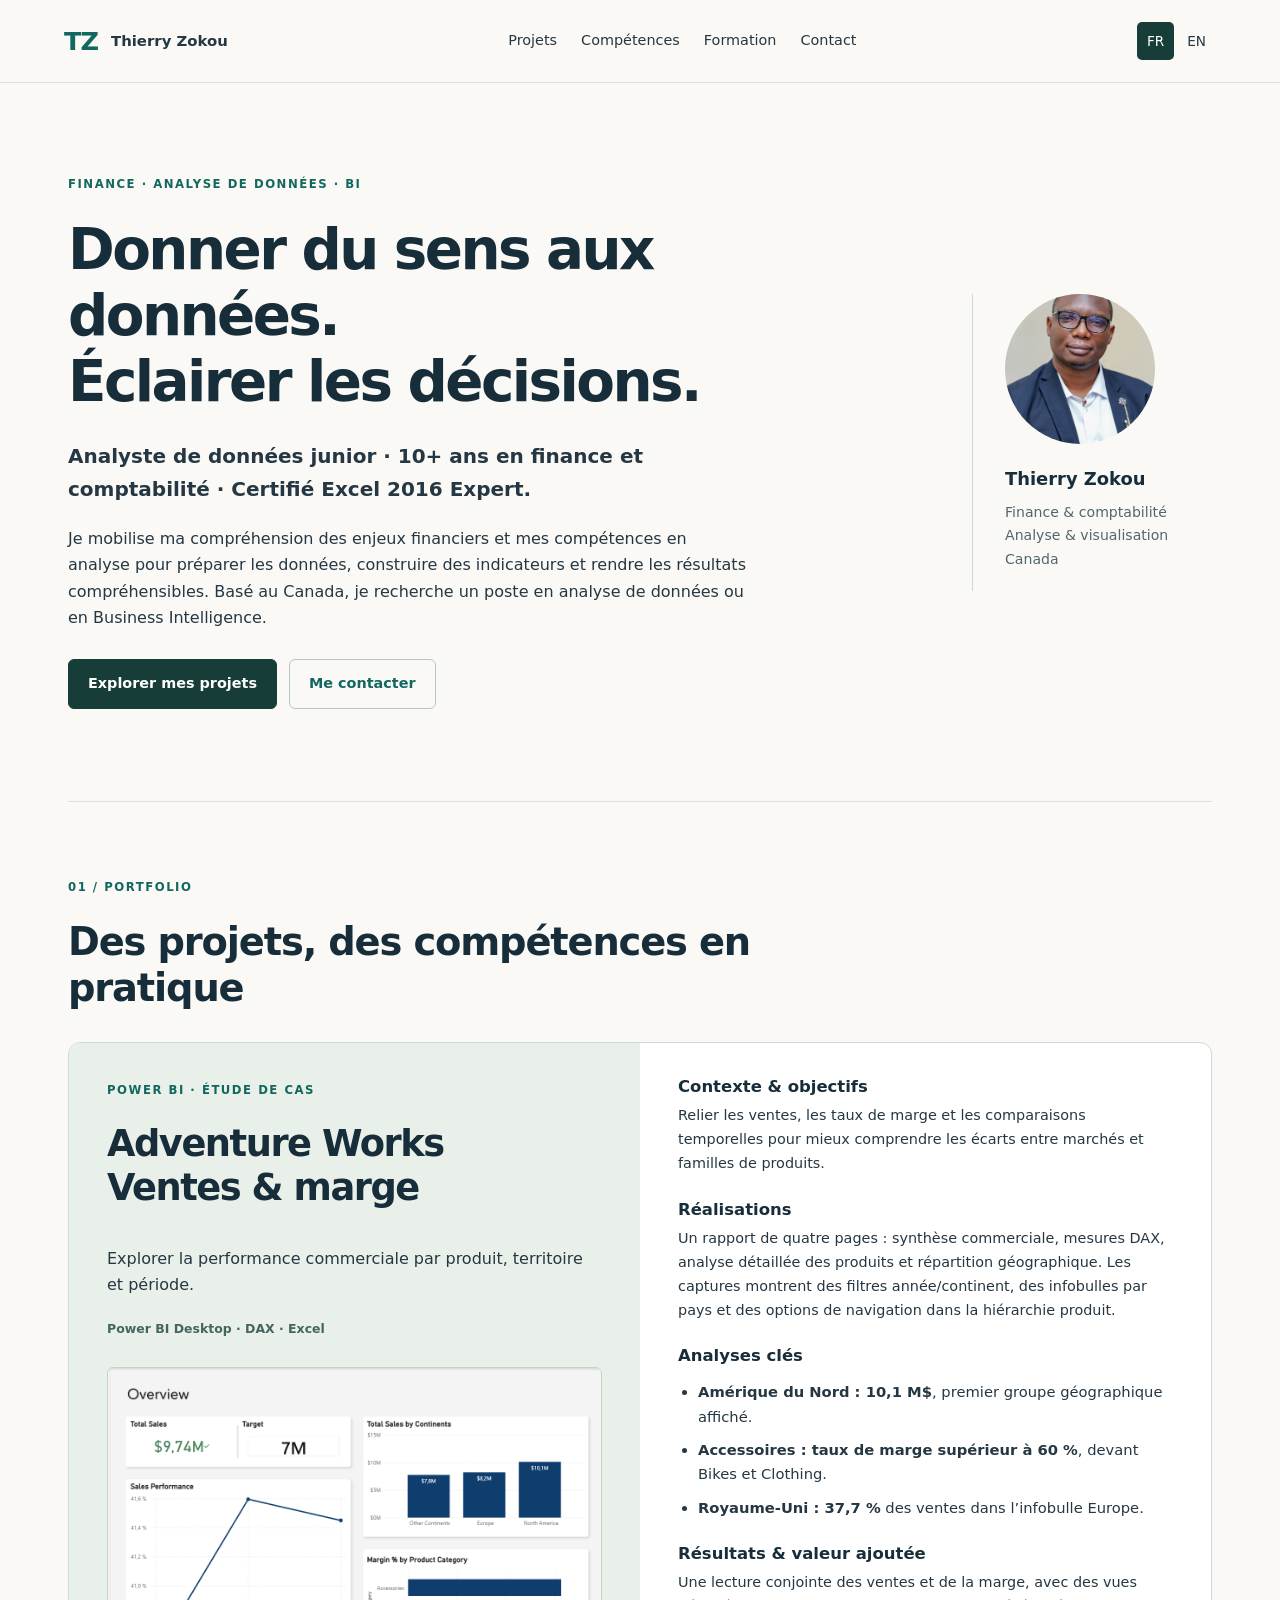
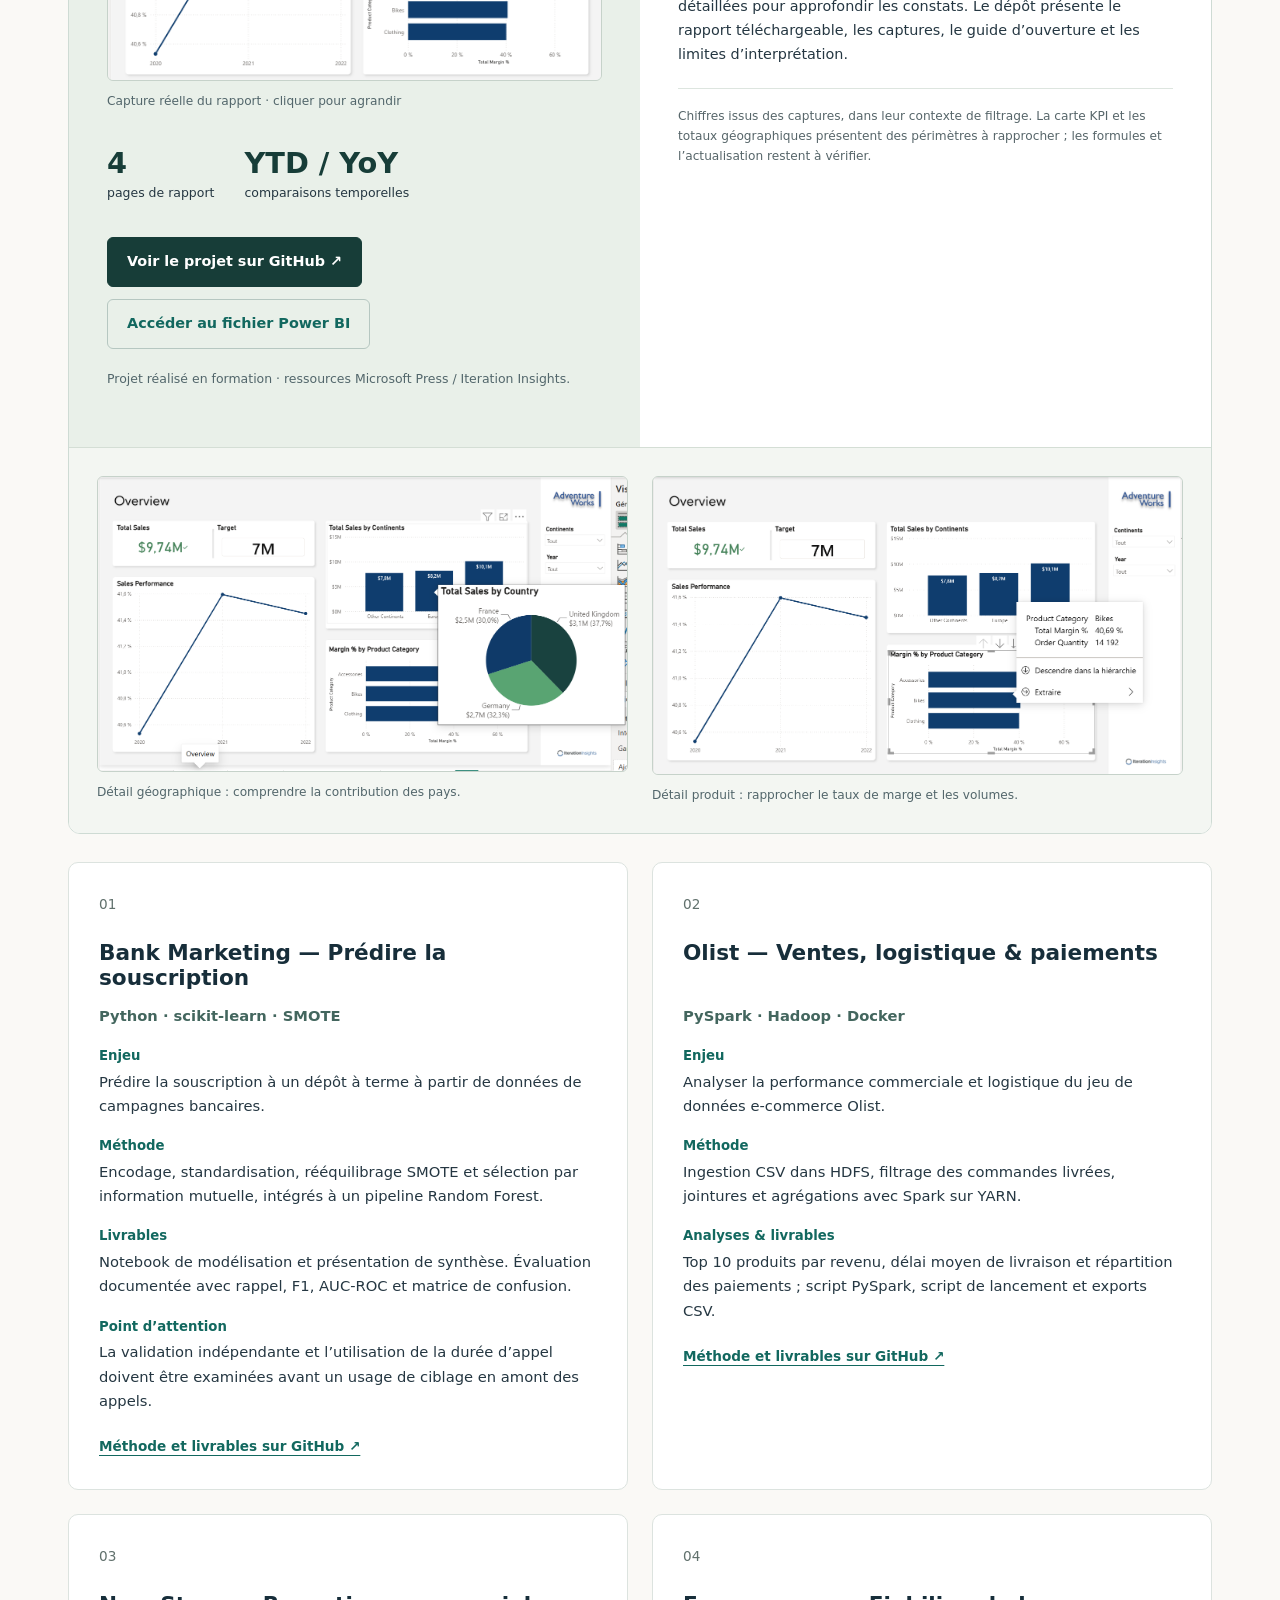
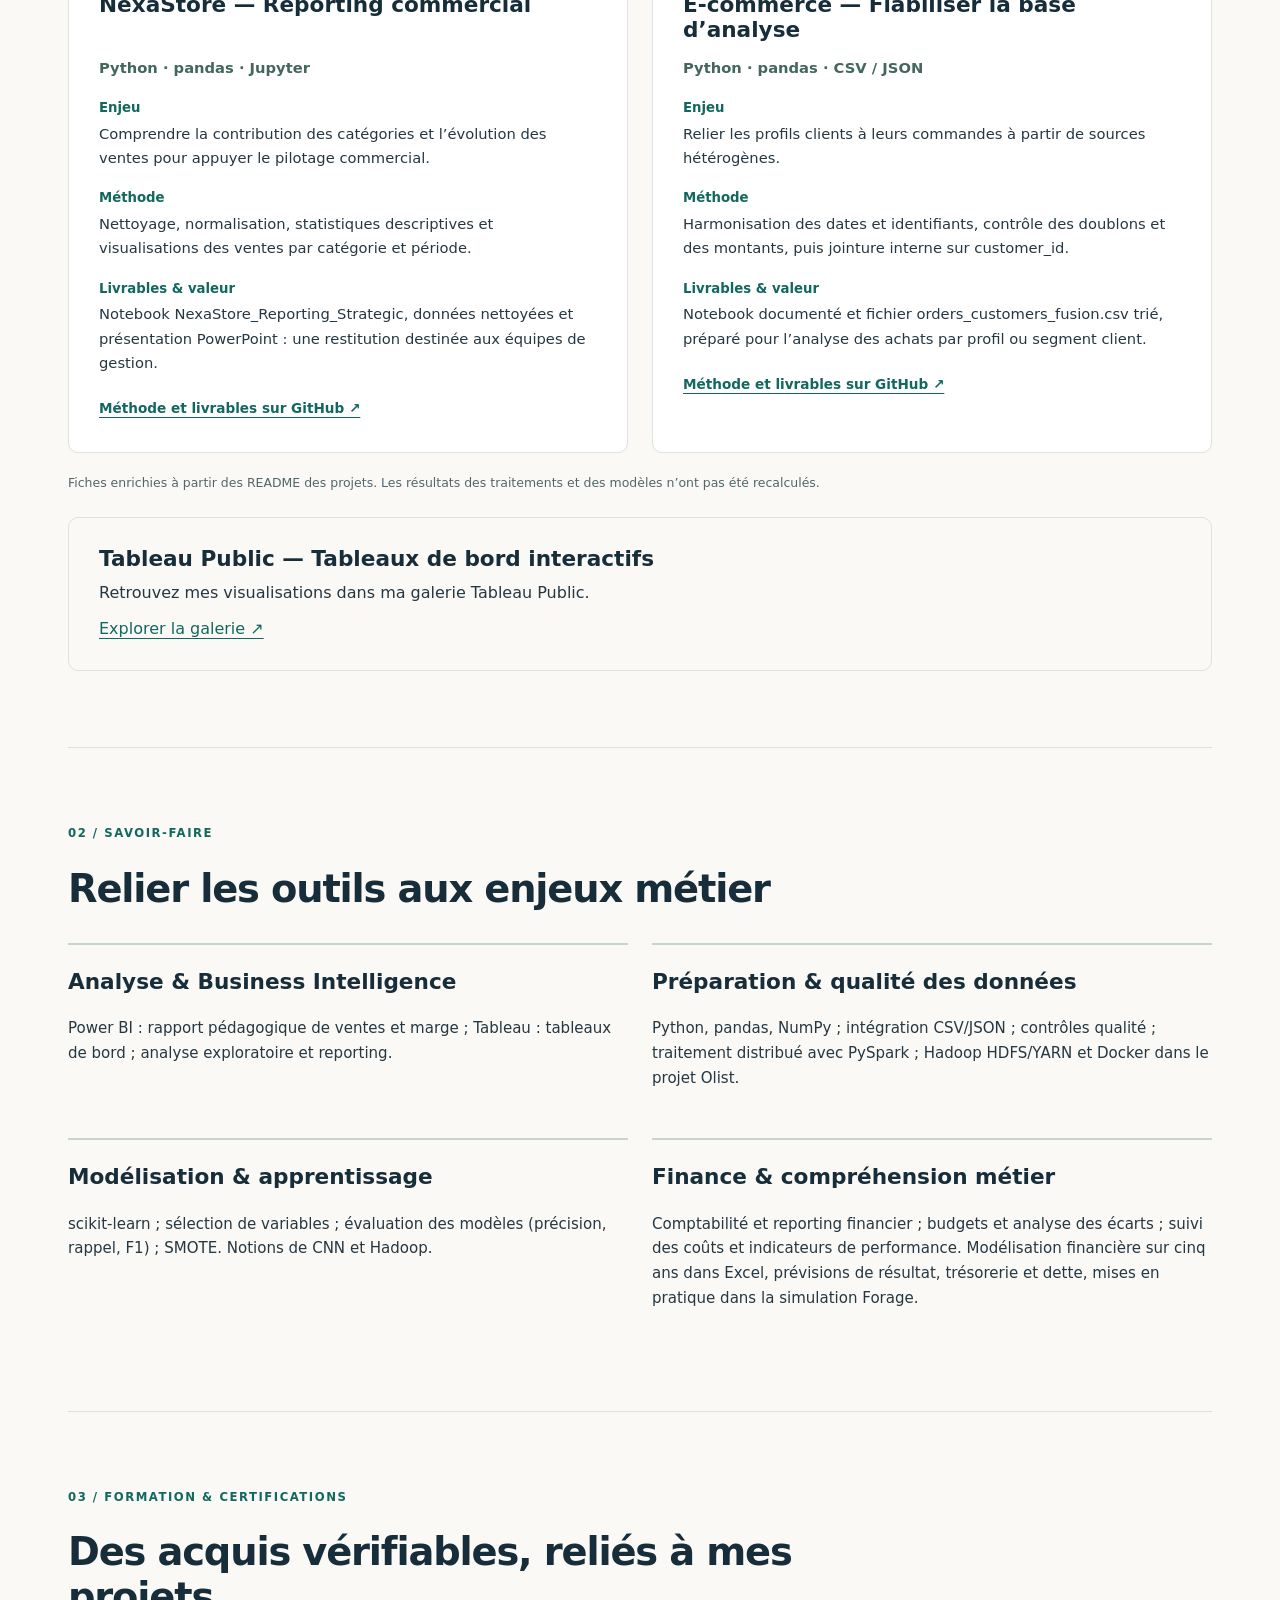
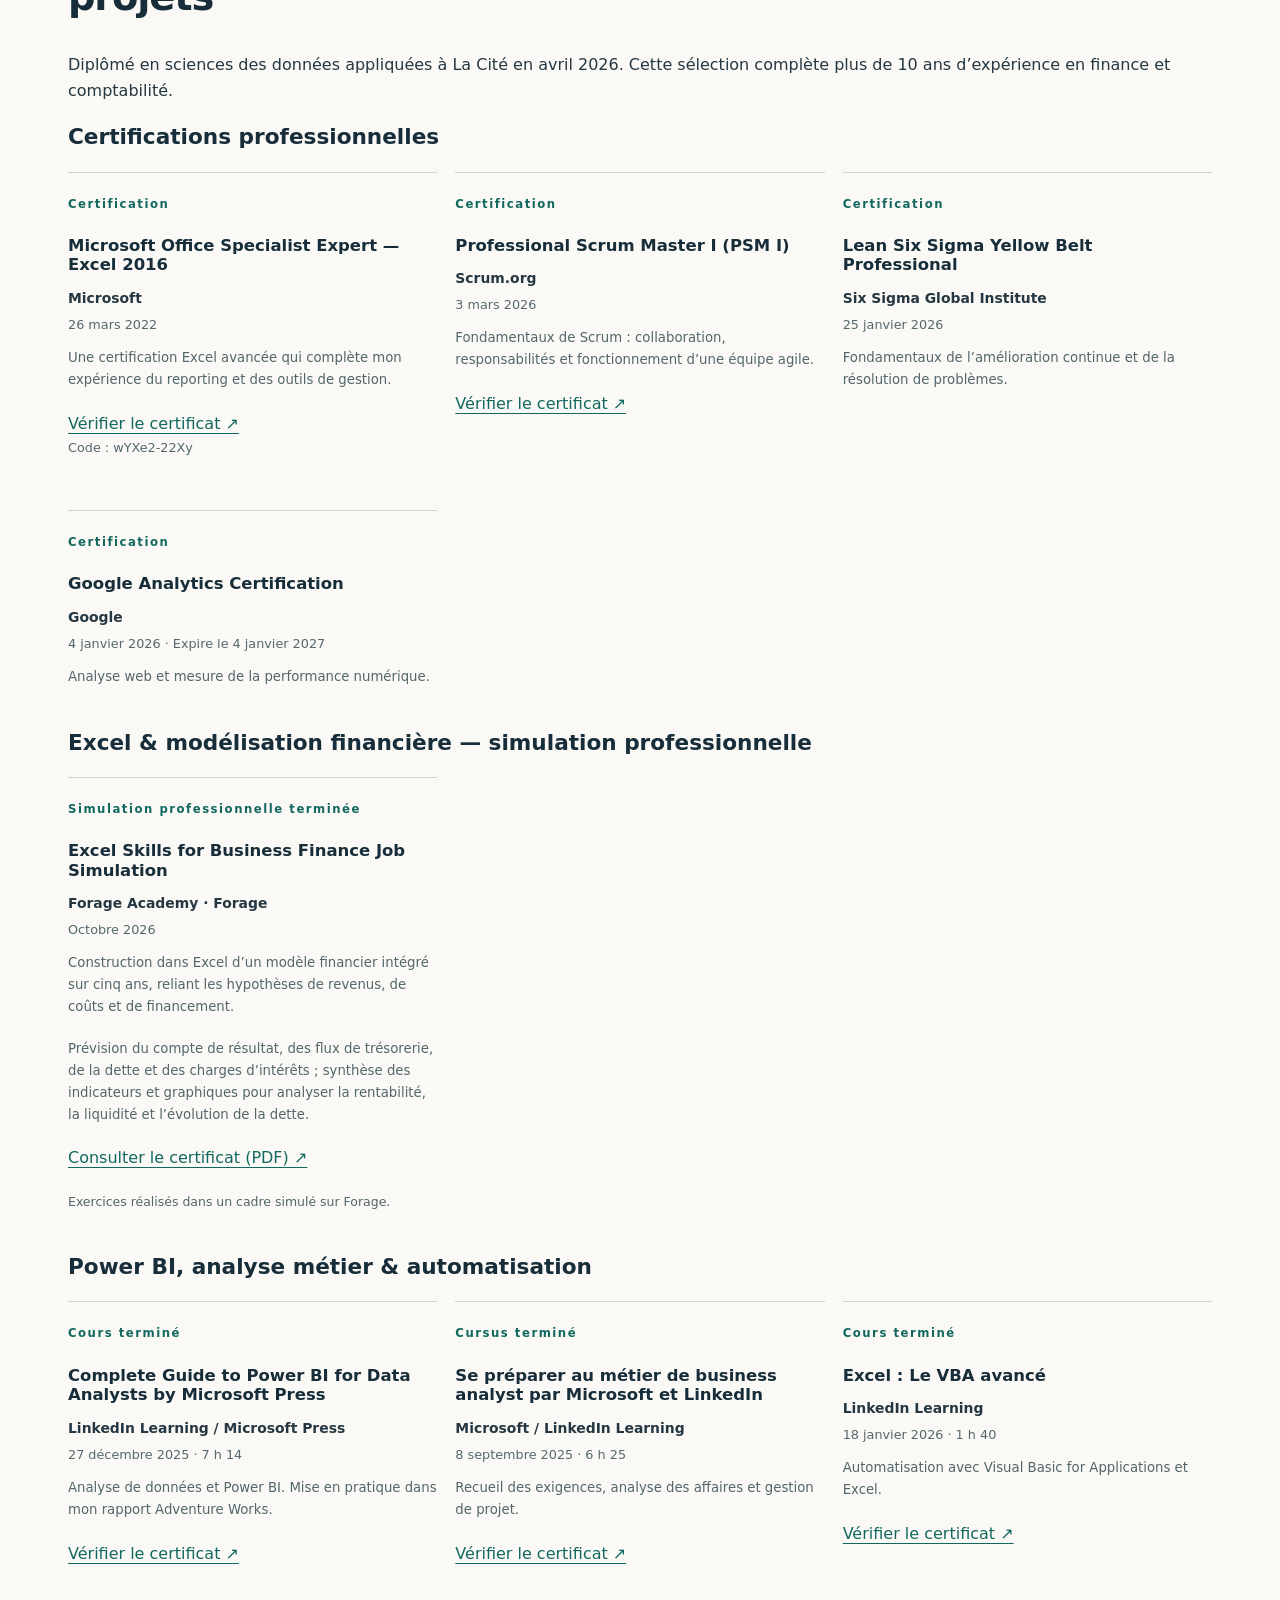
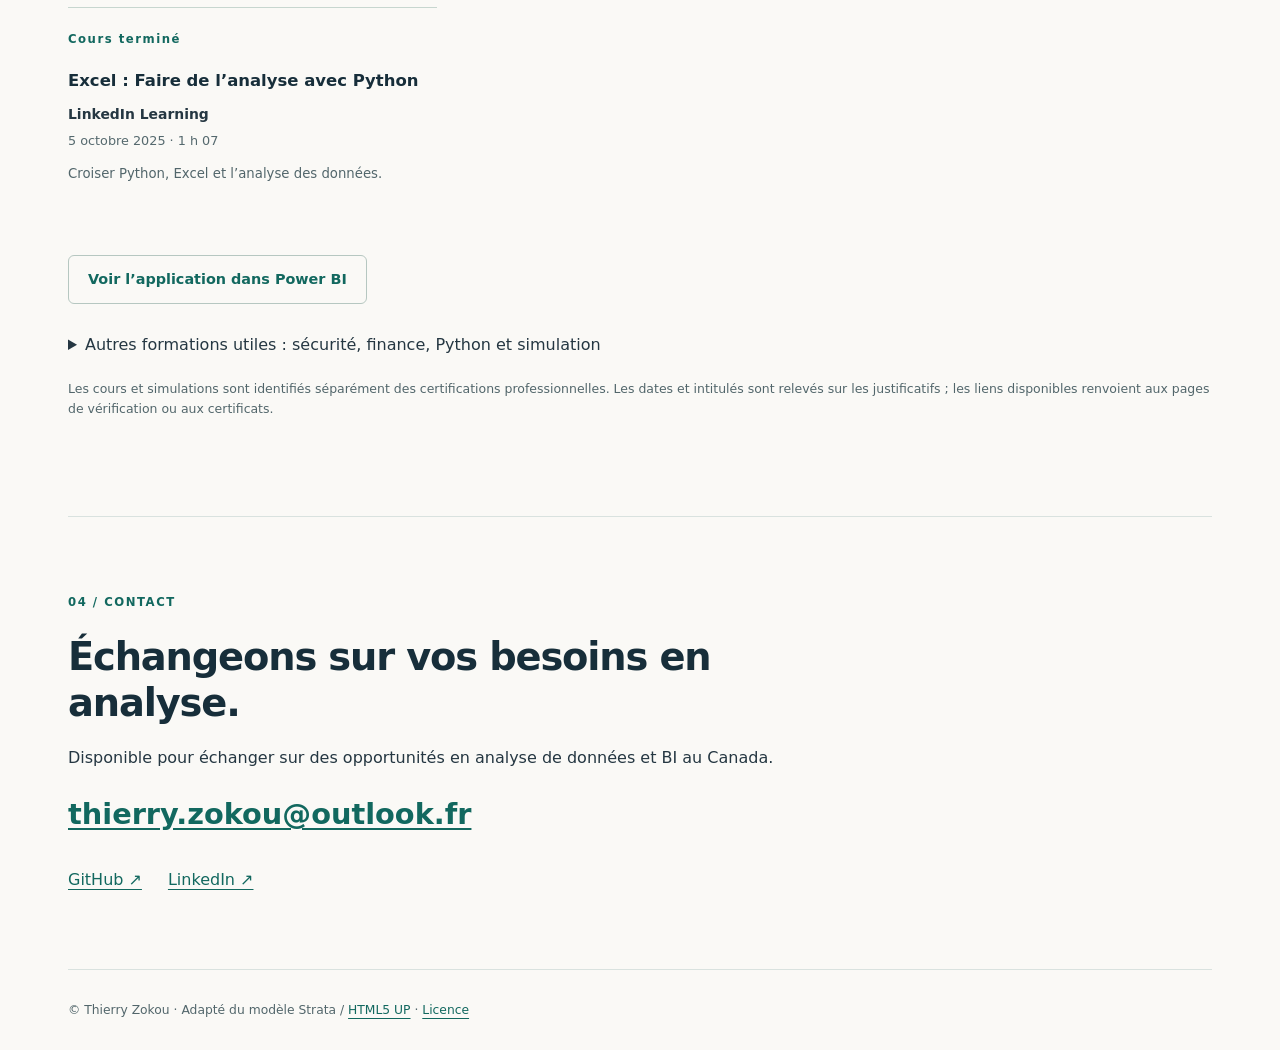
==== commit 1b5bf50a: "Add Forage Excel finance simulation certificate and bilingual skills summary" ====
--- a/index.html
+++ b/index.html
@@ -1,2 +1,11 @@
 <!doctype html><html lang="fr"><head><meta charset="utf-8"><meta name="viewport" content="width=device-width, initial-scale=1"><title>Thierry Zokou | Analyste de données junior · Finance & BI</title><meta name="description" content="Portfolio de Thierry Zokou : analyse de données, Power BI, Python et PySpark, avec une expérience en finance et comptabilité."><link rel="stylesheet" href="assets/css/portfolio.css"></head><body>
-<a class="skip" href="#main"><span class="lang-fr " lang="fr">Aller au contenu</span><span class="lang-en " lang="en" hidden>Skip to content</span></a><header class="topbar"><a class="brand" href="#accueil">TZ<span>Thierry Zokou</span></a><nav aria-label="Navigation"><a href="#projets"><span class="lang-fr " lang="fr">Projets</span><span class="lang-en " lang="en" hidden>Projects</span></a><a href="#competences"><span class="lang-fr " lang="fr">Compétences</span><span class="lang-en " lang="en" hidden>Skills</span></a><a href="#certifications"><span class="lang-fr " lang="fr">Formation</span><span class="lang-en " lang="en" hidden>Learning</span></a><a href="#contact"><span class="lang-fr " lang="fr">Contact</span><span class="lang-en " lang="en" hidden>Contact</span></a></nav><div class="languages"><button id="btn-fr" aria-pressed="true" aria-label="Français">FR</button><button id="btn-en" aria-pressed="false" aria-label="English">EN</button></div></header><main id="main"><section class="hero" id="accueil"><div><p class="eyebrow"><span class="lang-fr " lang="fr">FINANCE · ANALYSE DE DONNÉES · BI</span><span class="lang-en " lang="en" hidden>FINANCE · DATA ANALYTICS · BI</span></p><h1 class="lang-fr " lang="fr">Donner du sens aux données.<br>Éclairer les décisions.</h1><h1 class="lang-en " lang="en" hidden>Making sense of data.<br>Informing decisions.</h1><p class="lang-fr lead" lang="fr">Analyste de données junior · 10+ ans en finance et comptabilité · Certifié Excel 2016 Expert.</p><p class="lang-en lead" lang="en" hidden>Junior Data Analyst · 10+ years in finance and accounting · Excel 2016 Expert certified.</p><p class="lang-fr " lang="fr">Je mobilise ma compréhension des enjeux financiers et mes compétences en analyse pour préparer les données, construire des indicateurs et rendre les résultats compréhensibles. Basé au Canada, je recherche un poste en analyse de données ou en Business Intelligence.</p><p class="lang-en " lang="en" hidden>I combine financial understanding with analytical skills to prepare data, build indicators and communicate findings clearly. Based in Canada, I am seeking a role in data analytics or Business Intelligence.</p><div class="actions"><a class="button primary" href="#projets"><span class="lang-fr " lang="fr">Explorer mes projets</span><span class="lang-en " lang="en" hidden>Explore my projects</span></a><a class="button" href="mailto:thierry.zokou@outlook.fr"><span class="lang-fr " lang="fr">Me contacter</span><span class="lang-en " lang="en" hidden>Contact me</span></a></div></div><aside class="profile"><img src="images/avatar.jpg" alt="Thierry Zokou"><p class="name">Thierry Zokou</p><p class="lang-fr " lang="fr">Finance & comptabilité<br>Analyse & visualisation<br>Canada</p><p class="lang-en " lang="en" hidden>Finance & accounting<br>Analytics & visualisation<br>Canada</p></aside></section><section id="projets"><div class="section-heading"><p class="eyebrow">01 / PORTFOLIO</p><h2 class="lang-fr " lang="fr">Des projets, des compétences en pratique</h2><h2 class="lang-en " lang="en" hidden>Projects that put skills into practice</h2></div><article class="featured powerbi-project" id="powerbi"><div class="feature-intro"><p class="eyebrow">POWER BI · <span class="lang-fr " lang="fr">ÉTUDE DE CAS</span><span class="lang-en " lang="en" hidden>CASE STUDY</span></p><h3 class="lang-fr " lang="fr">Adventure Works<br>Ventes & marge</h3><h3 class="lang-en " lang="en" hidden>Adventure Works<br>Sales & margin</h3><p class="lang-fr " lang="fr">Explorer la performance commerciale par produit, territoire et période.</p><p class="lang-en " lang="en" hidden>Explore sales performance across products, territories and time.</p><p class="tags">Power BI Desktop · DAX · Excel</p><figure class="report-preview"><a href="images/powerbi/overview.png" target="_blank" rel="noopener noreferrer"><span class="lang-fr " lang="fr"><img src="images/powerbi/overview.png" width="1138" height="720" loading="lazy" alt="Rapport Power BI : ventes par continent, marge par catégorie et évolution annuelle"></span><span class="lang-en " lang="en" hidden><img src="images/powerbi/overview.png" width="1138" height="720" loading="lazy" alt="Power BI report: sales by continent, category margin and annual margin trend"></span></a><figcaption class="lang-fr " lang="fr">Capture réelle du rapport · cliquer pour agrandir</figcaption><figcaption class="lang-en " lang="en" hidden>Actual report screenshot · click to enlarge</figcaption></figure><div class="metrics"><span><strong>4</strong><span class="lang-fr " lang="fr">pages de rapport</span><span class="lang-en " lang="en" hidden>report pages</span></span><span><strong>YTD / YoY</strong><span class="lang-fr " lang="fr">comparaisons temporelles</span><span class="lang-en " lang="en" hidden>time comparisons</span></span></div><div class="actions"><a class="button primary" href="https://github.com/tzokou/PowerBi" target="_blank" rel="noopener noreferrer"><span class="lang-fr " lang="fr">Voir le projet sur GitHub ↗</span><span class="lang-en " lang="en" hidden>View project on GitHub ↗</span></a><a class="button" href="https://github.com/tzokou/PowerBi/blob/main/sales.pbix" target="_blank" rel="noopener noreferrer"><span class="lang-fr " lang="fr">Accéder au fichier Power BI</span><span class="lang-en " lang="en" hidden>Get the Power BI file</span></a></div><p class="lang-fr training-note" lang="fr">Projet réalisé en formation · ressources Microsoft Press / Iteration Insights.</p><p class="lang-en training-note" lang="en" hidden>Training project · Microsoft Press / Iteration Insights resources.</p></div><div class="feature-details"><h4 class="lang-fr " lang="fr">Contexte & objectifs</h4><h4 class="lang-en " lang="en" hidden>Context & objectives</h4><p class="lang-fr " lang="fr">Relier les ventes, les taux de marge et les comparaisons temporelles pour mieux comprendre les écarts entre marchés et familles de produits.</p><p class="lang-en " lang="en" hidden>Connect sales, margin rates and time comparisons to explore differences between markets and product families.</p><h4 class="lang-fr " lang="fr">Réalisations</h4><h4 class="lang-en " lang="en" hidden>Deliverables</h4><p class="lang-fr " lang="fr">Un rapport de quatre pages : synthèse commerciale, mesures DAX, analyse détaillée des produits et répartition géographique. Les captures montrent des filtres année/continent, des infobulles par pays et des options de navigation dans la hiérarchie produit.</p><p class="lang-en " lang="en" hidden>A four-page report: commercial overview, DAX measures, detailed product analysis and geographic breakdown. Screenshots show year/continent filters, country tooltips and product hierarchy navigation options.</p><h4 class="lang-fr " lang="fr">Analyses clés</h4><h4 class="lang-en " lang="en" hidden>Key findings</h4><div class="lang-fr findings" lang="fr"><ul><li><strong>Amérique du Nord : 10,1 M$</strong>, premier groupe géographique affiché.</li><li><strong>Accessoires : taux de marge supérieur à 60 %</strong>, devant Bikes et Clothing.</li><li><strong>Royaume-Uni : 37,7 %</strong> des ventes dans l’infobulle Europe.</li></ul></div><div class="lang-en findings" lang="en" hidden><ul><li><strong>North America: $10.1M</strong>, the leading displayed geographic group.</li><li><strong>Accessories: margin rate above 60%</strong>, ahead of Bikes and Clothing.</li><li><strong>United Kingdom: 37.7%</strong> of sales within the Europe tooltip.</li></ul></div><h4 class="lang-fr " lang="fr">Résultats & valeur ajoutée</h4><h4 class="lang-en " lang="en" hidden>Results & value</h4><p class="lang-fr " lang="fr">Une lecture conjointe des ventes et de la marge, avec des vues détaillées pour approfondir les constats. Le dépôt présente le rapport téléchargeable, les captures, le guide d’ouverture et les limites d’interprétation.</p><p class="lang-en " lang="en" hidden>A combined view of sales and margin, with details to investigate findings. The repository includes the downloadable report, screenshots, a setup guide and interpretation limits.</p><p class="lang-fr note" lang="fr">Chiffres issus des captures, dans leur contexte de filtrage. La carte KPI et les totaux géographiques présentent des périmètres à rapprocher ; les formules et l’actualisation restent à vérifier.</p><p class="lang-en note" lang="en" hidden>Figures come from screenshots in their filter context. KPI and geographic totals require scope reconciliation; formulas and refresh remain to be verified.</p></div><div class="evidence-gallery"><figure><a href="images/powerbi/country-tooltip-europe.png" target="_blank" rel="noopener noreferrer"><img src="images/powerbi/country-tooltip-europe.png" width="1362" height="757" loading="lazy" alt="Power BI — Europe : United Kingdom 37,7 %, Germany 32,3 %, France 30,0 %"></a><figcaption class="lang-fr " lang="fr">Détail géographique : comprendre la contribution des pays.</figcaption><figcaption class="lang-en " lang="en" hidden>Geographic detail: explore each country’s contribution.</figcaption></figure><figure><a href="images/powerbi/product-drillthrough.png" target="_blank" rel="noopener noreferrer"><img src="images/powerbi/product-drillthrough.png" width="1321" height="741" loading="lazy" alt="Power BI — Bikes : Total Margin 40,69 %, Order Quantity 14 192"></a><figcaption class="lang-fr " lang="fr">Détail produit : rapprocher le taux de marge et les volumes.</figcaption><figcaption class="lang-en " lang="en" hidden>Product detail: compare margin rate and quantity.</figcaption></figure></div></article><div class="project-grid"><article class="project-card"><div class="project-number">01</div><h3 class="lang-fr " lang="fr">Bank Marketing — Prédire la souscription</h3><h3 class="lang-en " lang="en" hidden>Bank Marketing — Predicting subscriptions</h3><p class="tags">Python · scikit-learn · SMOTE</p><h4 class="lang-fr " lang="fr">Enjeu</h4><h4 class="lang-en " lang="en" hidden>Business question</h4><p class="lang-fr " lang="fr">Prédire la souscription à un dépôt à terme à partir de données de campagnes bancaires.</p><p class="lang-en " lang="en" hidden>Predict term-deposit subscriptions using bank marketing campaign data.</p><h4 class="lang-fr " lang="fr">Méthode</h4><h4 class="lang-en " lang="en" hidden>Method</h4><p class="lang-fr " lang="fr">Encodage, standardisation, rééquilibrage SMOTE et sélection par information mutuelle, intégrés à un pipeline Random Forest.</p><p class="lang-en " lang="en" hidden>Encoding, scaling, SMOTE resampling and mutual-information feature selection in a Random Forest pipeline.</p><h4 class="lang-fr " lang="fr">Livrables</h4><h4 class="lang-en " lang="en" hidden>Deliverables</h4><p class="lang-fr " lang="fr">Notebook de modélisation et présentation de synthèse. Évaluation documentée avec rappel, F1, AUC-ROC et matrice de confusion.</p><p class="lang-en " lang="en" hidden>Modelling notebook and summary presentation. Documented evaluation using recall, F1, ROC-AUC and a confusion matrix.</p><h4 class="lang-fr " lang="fr">Point d’attention</h4><h4 class="lang-en " lang="en" hidden>Limitation</h4><p class="lang-fr " lang="fr">La validation indépendante et l’utilisation de la durée d’appel doivent être examinées avant un usage de ciblage en amont des appels.</p><p class="lang-en " lang="en" hidden>Independent validation and the use of call duration must be reviewed before applying the model to pre-call targeting.</p><a href="https://github.com/tzokou/pipeline-ia-pretraitement-bank-marketing" target="_blank" rel="noopener noreferrer"><span class="lang-fr " lang="fr">Méthode et livrables sur GitHub ↗</span><span class="lang-en " lang="en" hidden>Method and deliverables on GitHub ↗</span></a></article><article class="project-card"><div class="project-number">02</div><h3 class="lang-fr " lang="fr">Olist — Ventes, logistique & paiements</h3><h3 class="lang-en " lang="en" hidden>Olist — Sales, logistics & payments</h3><p class="tags">PySpark · Hadoop · Docker</p><h4 class="lang-fr " lang="fr">Enjeu</h4><h4 class="lang-en " lang="en" hidden>Business question</h4><p class="lang-fr " lang="fr">Analyser la performance commerciale et logistique du jeu de données e-commerce Olist.</p><p class="lang-en " lang="en" hidden>Analyse sales and logistics performance in the Olist e-commerce dataset.</p><h4 class="lang-fr " lang="fr">Méthode</h4><h4 class="lang-en " lang="en" hidden>Method</h4><p class="lang-fr " lang="fr">Ingestion CSV dans HDFS, filtrage des commandes livrées, jointures et agrégations avec Spark sur YARN.</p><p class="lang-en " lang="en" hidden>CSV ingestion into HDFS, delivered-order filtering, joins and aggregations with Spark on YARN.</p><h4 class="lang-fr " lang="fr">Analyses & livrables</h4><h4 class="lang-en " lang="en" hidden>Analyses & deliverables</h4><p class="lang-fr " lang="fr">Top 10 produits par revenu, délai moyen de livraison et répartition des paiements ; script PySpark, script de lancement et exports CSV.</p><p class="lang-en " lang="en" hidden>Top 10 products by revenue, average delivery time and payment distribution; PySpark script, run script and CSV exports.</p><a href="https://github.com/tzokou/pipeline-big-data-spark-olist" target="_blank" rel="noopener noreferrer"><span class="lang-fr " lang="fr">Méthode et livrables sur GitHub ↗</span><span class="lang-en " lang="en" hidden>Method and deliverables on GitHub ↗</span></a></article><article class="project-card"><div class="project-number">03</div><h3 class="lang-fr " lang="fr">NexaStore — Reporting commercial</h3><h3 class="lang-en " lang="en" hidden>NexaStore — Commercial reporting</h3><p class="tags">Python · pandas · Jupyter</p><h4 class="lang-fr " lang="fr">Enjeu</h4><h4 class="lang-en " lang="en" hidden>Business question</h4><p class="lang-fr " lang="fr">Comprendre la contribution des catégories et l’évolution des ventes pour appuyer le pilotage commercial.</p><p class="lang-en " lang="en" hidden>Understand category contributions and sales trends to support commercial decisions.</p><h4 class="lang-fr " lang="fr">Méthode</h4><h4 class="lang-en " lang="en" hidden>Method</h4><p class="lang-fr " lang="fr">Nettoyage, normalisation, statistiques descriptives et visualisations des ventes par catégorie et période.</p><p class="lang-en " lang="en" hidden>Cleaning, standardisation, descriptive statistics and sales visualisations by category and time period.</p><h4 class="lang-fr " lang="fr">Livrables & valeur</h4><h4 class="lang-en " lang="en" hidden>Deliverables & value</h4><p class="lang-fr " lang="fr">Notebook NexaStore_Reporting_Strategic, données nettoyées et présentation PowerPoint : une restitution destinée aux équipes de gestion.</p><p class="lang-en " lang="en" hidden>NexaStore_Reporting_Strategic notebook, cleaned data and PowerPoint presentation for a management audience.</p><a href="https://github.com/tzokou/analyse-nexastore-reporting" target="_blank" rel="noopener noreferrer"><span class="lang-fr " lang="fr">Méthode et livrables sur GitHub ↗</span><span class="lang-en " lang="en" hidden>Method and deliverables on GitHub ↗</span></a></article><article class="project-card"><div class="project-number">04</div><h3 class="lang-fr " lang="fr">E-commerce — Fiabiliser la base d’analyse</h3><h3 class="lang-en " lang="en" hidden>E-commerce — Building a reliable analysis dataset</h3><p class="tags">Python · pandas · CSV / JSON</p><h4 class="lang-fr " lang="fr">Enjeu</h4><h4 class="lang-en " lang="en" hidden>Business question</h4><p class="lang-fr " lang="fr">Relier les profils clients à leurs commandes à partir de sources hétérogènes.</p><p class="lang-en " lang="en" hidden>Connect customer profiles with their orders using different source formats.</p><h4 class="lang-fr " lang="fr">Méthode</h4><h4 class="lang-en " lang="en" hidden>Method</h4><p class="lang-fr " lang="fr">Harmonisation des dates et identifiants, contrôle des doublons et des montants, puis jointure interne sur customer_id.</p><p class="lang-en " lang="en" hidden>Standardise dates and identifiers, check duplicates and amounts, then perform an inner join on customer_id.</p><h4 class="lang-fr " lang="fr">Livrables & valeur</h4><h4 class="lang-en " lang="en" hidden>Deliverables & value</h4><p class="lang-fr " lang="fr">Notebook documenté et fichier orders_customers_fusion.csv trié, préparé pour l’analyse des achats par profil ou segment client.</p><p class="lang-en " lang="en" hidden>Documented notebook and sorted orders_customers_fusion.csv, prepared for purchase analysis by customer profile or segment.</p><a href="https://github.com/tzokou/fusion-validation-donnees-ecommerce" target="_blank" rel="noopener noreferrer"><span class="lang-fr " lang="fr">Méthode et livrables sur GitHub ↗</span><span class="lang-en " lang="en" hidden>Method and deliverables on GitHub ↗</span></a></article></div><p class="lang-fr source-note" lang="fr">Fiches enrichies à partir des README des projets. Les résultats des traitements et des modèles n’ont pas été recalculés.</p><p class="lang-en source-note" lang="en" hidden>Project summaries expanded using their READMEs. Processing outputs and model results have not been recalculated.</p><div class="tableau-callout"><h3 class="lang-fr " lang="fr">Tableau Public — Tableaux de bord interactifs</h3><h3 class="lang-en " lang="en" hidden>Tableau Public — Interactive dashboards</h3><p class="lang-fr " lang="fr">Retrouvez mes visualisations dans ma galerie Tableau Public.</p><p class="lang-en " lang="en" hidden>Browse my visualisations on Tableau Public.</p><a href="https://public.tableau.com/app/profile/thierry.pascal.zokou.tchokonthe/vizzes" target="_blank" rel="noopener noreferrer"><span class="lang-fr " lang="fr">Explorer la galerie ↗</span><span class="lang-en " lang="en" hidden>Explore the gallery ↗</span></a></div></section><section id="competences"><p class="eyebrow">02 / <span class="lang-fr " lang="fr">SAVOIR-FAIRE</span><span class="lang-en " lang="en" hidden>SKILLS</span></p><h2 class="lang-fr " lang="fr">Relier les outils aux enjeux métier</h2><h2 class="lang-en " lang="en" hidden>Connecting tools to business needs</h2><div class="skill-grid"><article><h3 class="lang-fr " lang="fr">Analyse & Business Intelligence</h3><h3 class="lang-en " lang="en" hidden>Analytics & Business Intelligence</h3><p class="lang-fr " lang="fr">Power BI : rapport pédagogique de ventes et marge ; Tableau : tableaux de bord ; analyse exploratoire et reporting.</p><p class="lang-en " lang="en" hidden>Power BI: sales and margin training report; Tableau: dashboards; exploratory analysis and reporting.</p></article><article><h3 class="lang-fr " lang="fr">Préparation & qualité des données</h3><h3 class="lang-en " lang="en" hidden>Data Preparation & Quality</h3><p class="lang-fr " lang="fr">Python, pandas, NumPy ; intégration CSV/JSON ; contrôles qualité ; traitement distribué avec PySpark ; Hadoop HDFS/YARN et Docker dans le projet Olist.</p><p class="lang-en " lang="en" hidden>Python, pandas, NumPy; CSV/JSON integration; quality checks; distributed processing with PySpark.</p></article><article><h3 class="lang-fr " lang="fr">Modélisation & apprentissage</h3><h3 class="lang-en " lang="en" hidden>Modelling & Machine Learning</h3><p class="lang-fr " lang="fr">scikit-learn ; sélection de variables ; évaluation des modèles (précision, rappel, F1) ; SMOTE. Notions de CNN et Hadoop.</p><p class="lang-en " lang="en" hidden>scikit-learn; feature selection; model evaluation (accuracy, recall, F1); SMOTE. Basic knowledge of CNNs and Hadoop.</p></article><article><h3 class="lang-fr " lang="fr">Finance & compréhension métier</h3><h3 class="lang-en " lang="en" hidden>Finance & Business Understanding</h3><p class="lang-fr " lang="fr">Comptabilité et reporting financier ; budgets et analyse des écarts ; suivi des coûts et indicateurs de performance.</p><p class="lang-en " lang="en" hidden>Accounting and financial reporting; budgets and variance analysis; cost and performance indicator monitoring.</p></article></div></section><section id="certifications"><p class="eyebrow">03 / <span class="lang-fr " lang="fr">FORMATION & CERTIFICATIONS</span><span class="lang-en " lang="en" hidden>LEARNING & CREDENTIALS</span></p><h2 class="lang-fr " lang="fr">Des acquis vérifiables, reliés à mes projets</h2><h2 class="lang-en " lang="en" hidden>Verifiable learning, connected to my projects</h2><p class="lang-fr " lang="fr">Diplômé en sciences des données appliquées à La Cité en avril 2026. Cette sélection complète plus de 10 ans d’expérience en finance et comptabilité.</p><p class="lang-en " lang="en" hidden>Applied Data Science graduate from La Cité, April 2026. This selection complements over 10 years of experience in finance and accounting.</p><h3 class="lang-fr " lang="fr">Certifications professionnelles</h3><h3 class="lang-en " lang="en" hidden>Professional certifications</h3><div class="cert-grid"><article class="cert-card"><div class="cert-content"><p class="lang-fr eyebrow" lang="fr">Certification</p><p class="lang-en eyebrow" lang="en" hidden>Certification</p><h3>Microsoft Office Specialist Expert — Excel 2016</h3><p class="cert-org">Microsoft</p><p class="lang-fr cert-date" lang="fr">26 mars 2022</p><p class="lang-en cert-date" lang="en" hidden>March 26, 2022</p><p class="lang-fr cert-desc" lang="fr">Une certification Excel avancée qui complète mon expérience du reporting et des outils de gestion.</p><p class="lang-en cert-desc" lang="en" hidden>An advanced Excel credential complementing my reporting and management-tool experience.</p><a href="https://verify.certiport.com" target="_blank" rel="noopener noreferrer"><span class="lang-fr " lang="fr">Vérifier le certificat ↗</span><span class="lang-en " lang="en" hidden>Verify credential ↗</span></a><p class="cert-date">Code : wYXe2-22Xy</p></div></article><article class="cert-card"><div class="cert-content"><p class="lang-fr eyebrow" lang="fr">Certification</p><p class="lang-en eyebrow" lang="en" hidden>Certification</p><h3>Professional Scrum Master I (PSM I)</h3><p class="cert-org">Scrum.org</p><p class="lang-fr cert-date" lang="fr">3 mars 2026</p><p class="lang-en cert-date" lang="en" hidden>March 3, 2026</p><p class="lang-fr cert-desc" lang="fr">Fondamentaux de Scrum : collaboration, responsabilités et fonctionnement d’une équipe agile.</p><p class="lang-en cert-desc" lang="en" hidden>Scrum fundamentals: collaboration, accountabilities and agile teamwork.</p><a href="https://www.scrum.org/certificates/1300723" target="_blank" rel="noopener noreferrer"><span class="lang-fr " lang="fr">Vérifier le certificat ↗</span><span class="lang-en " lang="en" hidden>Verify credential ↗</span></a></div></article><article class="cert-card"><div class="cert-content"><p class="lang-fr eyebrow" lang="fr">Certification</p><p class="lang-en eyebrow" lang="en" hidden>Certification</p><h3>Lean Six Sigma Yellow Belt Professional</h3><p class="cert-org">Six Sigma Global Institute</p><p class="lang-fr cert-date" lang="fr">25 janvier 2026</p><p class="lang-en cert-date" lang="en" hidden>January 25, 2026</p><p class="lang-fr cert-desc" lang="fr">Fondamentaux de l’amélioration continue et de la résolution de problèmes.</p><p class="lang-en cert-desc" lang="en" hidden>Foundations of continuous improvement and problem solving.</p></div></article><article class="cert-card"><div class="cert-content"><p class="lang-fr eyebrow" lang="fr">Certification</p><p class="lang-en eyebrow" lang="en" hidden>Certification</p><h3>Google Analytics Certification</h3><p class="cert-org">Google</p><p class="lang-fr cert-date" lang="fr">4 janvier 2026 · Expire le 4 janvier 2027</p><p class="lang-en cert-date" lang="en" hidden>January 4, 2026 · Expires January 4, 2027</p><p class="lang-fr cert-desc" lang="fr">Analyse web et mesure de la performance numérique.</p><p class="lang-en cert-desc" lang="en" hidden>Web analytics and digital performance measurement.</p></div></article></div><h3 class="lang-fr " lang="fr">Power BI, analyse métier & automatisation</h3><h3 class="lang-en " lang="en" hidden>Power BI, business analysis & automation</h3><div class="cert-grid"><article class="cert-card"><div class="cert-content"><p class="lang-fr eyebrow" lang="fr">Cours terminé</p><p class="lang-en eyebrow" lang="en" hidden>Completed course</p><h3>Complete Guide to Power BI for Data Analysts by Microsoft Press</h3><p class="cert-org">LinkedIn Learning / Microsoft Press</p><p class="lang-fr cert-date" lang="fr">27 décembre 2025 · 7 h 14</p><p class="lang-en cert-date" lang="en" hidden>December 27, 2025 · 7 h 14</p><p class="lang-fr cert-desc" lang="fr">Analyse de données et Power BI. Mise en pratique dans mon rapport Adventure Works.</p><p class="lang-en cert-desc" lang="en" hidden>Data analysis and Power BI, put into practice in my Adventure Works report.</p><a href="https://www.linkedin.com/learning/certificates/f79cf13578fb5e3f33133ad36eb710c1b77cc9664c8ce93c91500faf8bf8b4cd/" target="_blank" rel="noopener noreferrer"><span class="lang-fr " lang="fr">Vérifier le certificat ↗</span><span class="lang-en " lang="en" hidden>Verify credential ↗</span></a></div></article><article class="cert-card"><div class="cert-content"><p class="lang-fr eyebrow" lang="fr">Cursus terminé</p><p class="lang-en eyebrow" lang="en" hidden>Completed learning path</p><h3>Se préparer au métier de business analyst par Microsoft et LinkedIn</h3><p class="cert-org">Microsoft / LinkedIn Learning</p><p class="lang-fr cert-date" lang="fr">8 septembre 2025 · 6 h 25</p><p class="lang-en cert-date" lang="en" hidden>September 8, 2025 · 6 h 25</p><p class="lang-fr cert-desc" lang="fr">Recueil des exigences, analyse des affaires et gestion de projet.</p><p class="lang-en cert-desc" lang="en" hidden>Requirements gathering, business analysis and project management.</p><a href="https://www.linkedin.com/learning/certificates/b40d3294e7fdd52cc132f95c213792faf2395753a444d8ff9e062b4d8ef28e44/" target="_blank" rel="noopener noreferrer"><span class="lang-fr " lang="fr">Vérifier le certificat ↗</span><span class="lang-en " lang="en" hidden>Verify credential ↗</span></a></div></article><article class="cert-card"><div class="cert-content"><p class="lang-fr eyebrow" lang="fr">Cours terminé</p><p class="lang-en eyebrow" lang="en" hidden>Completed course</p><h3>Excel : Le VBA avancé</h3><p class="cert-org">LinkedIn Learning</p><p class="lang-fr cert-date" lang="fr">18 janvier 2026 · 1 h 40</p><p class="lang-en cert-date" lang="en" hidden>January 18, 2026 · 1 h 40</p><p class="lang-fr cert-desc" lang="fr">Automatisation avec Visual Basic for Applications et Excel.</p><p class="lang-en cert-desc" lang="en" hidden>Automation with Visual Basic for Applications and Excel.</p><a href="https://www.linkedin.com/learning/certificates/345053ec3d09ea7d6e7da31dd39109680e4abcf6d45f4ca066d7d3484d86c548/" target="_blank" rel="noopener noreferrer"><span class="lang-fr " lang="fr">Vérifier le certificat ↗</span><span class="lang-en " lang="en" hidden>Verify credential ↗</span></a></div></article><article class="cert-card"><div class="cert-content"><p class="lang-fr eyebrow" lang="fr">Cours terminé</p><p class="lang-en eyebrow" lang="en" hidden>Completed course</p><h3>Excel : Faire de l’analyse avec Python</h3><p class="cert-org">LinkedIn Learning</p><p class="lang-fr cert-date" lang="fr">5 octobre 2025 · 1 h 07</p><p class="lang-en cert-date" lang="en" hidden>October 5, 2025 · 1 h 07</p><p class="lang-fr cert-desc" lang="fr">Croiser Python, Excel et l’analyse des données.</p><p class="lang-en cert-desc" lang="en" hidden>Combining Python, Excel and data analysis.</p></div></article></div><div class="actions"><a class="button" href="#powerbi"><span class="lang-fr " lang="fr">Voir l’application dans Power BI</span><span class="lang-en " lang="en" hidden>See the Power BI application</span></a></div><details style="margin-top:28px"><summary><span class="lang-fr " lang="fr">Autres formations utiles : sécurité, finance, Python et simulation</span><span class="lang-en " lang="en" hidden>More learning: security, finance, Python and simulation</span></summary><div class="cert-grid"><article class="cert-card"><div class="cert-content"><p class="lang-fr eyebrow" lang="fr">Attestation de suivi</p><p class="lang-en eyebrow" lang="en" hidden>Course completion</p><h3>SecNumacadémie — sensibilisation à la cybersécurité</h3><p class="cert-org">ANSSI / SecNumacadémie</p><p class="lang-fr cert-date" lang="fr">20 février 2026</p><p class="lang-en cert-date" lang="en" hidden>February 20, 2026</p><p class="lang-fr cert-desc" lang="fr">Quatre modules validés : sécurité de l’information, authentification, Internet et poste de travail.</p><p class="lang-en cert-desc" lang="en" hidden>Four completed modules: information security, authentication, Internet and workstation security.</p></div></article><article class="cert-card"><div class="cert-content"><p class="lang-fr eyebrow" lang="fr">Simulation professionnelle</p><p class="lang-en eyebrow" lang="en" hidden>Job simulation</p><h3>Deloitte — Data Analytics Job Simulation</h3><p class="cert-org">Forage</p><p class="lang-fr cert-date" lang="fr">19 février 2026</p><p class="lang-en cert-date" lang="en" hidden>February 19, 2026</p><p class="lang-fr cert-desc" lang="fr">Exercices en analyse de données et technologie forensique, dans un cadre simulé.</p><p class="lang-en cert-desc" lang="en" hidden>Practical exercises in data analysis and forensic technology in a simulated setting.</p></div></article><article class="cert-card"><div class="cert-content"><p class="lang-fr eyebrow" lang="fr">MOOC terminé</p><p class="lang-en eyebrow" lang="en" hidden>Completed MOOC</p><h3>Comptabilité de gestion et pratique du tableur</h3><p class="cert-org">Université de Montpellier / FUN</p><p class="lang-fr cert-date" lang="fr">5 mai 2022</p><p class="lang-en cert-date" lang="en" hidden>May 5, 2022</p><p class="lang-fr cert-desc" lang="fr">Un complément à mon expérience en finance et à l’usage du tableur.</p><p class="lang-en cert-desc" lang="en" hidden>Further learning supporting my finance background and spreadsheet practice.</p></div></article><article class="cert-card"><div class="cert-content"><p class="lang-fr eyebrow" lang="fr">Certificat de formation</p><p class="lang-en eyebrow" lang="en" hidden>Training certificate</p><h3>Comptabilité et Finances</h3><p class="cert-org">Académie Canadienne de Management et de Technologie</p><p class="lang-fr cert-date" lang="fr">11 août 2022</p><p class="lang-en cert-date" lang="en" hidden>August 11, 2022</p><p class="lang-fr cert-desc" lang="fr">Formation complémentaire en comptabilité et finance.</p><p class="lang-en cert-desc" lang="en" hidden>Additional learning in accounting and finance.</p></div></article><article class="cert-card"><div class="cert-content"><p class="lang-fr eyebrow" lang="fr">Certificat de formation</p><p class="lang-en eyebrow" lang="en" hidden>Training certificate</p><h3>Performance financière</h3><p class="cert-org">Académie Canadienne de Management et de Technologie</p><p class="lang-fr cert-date" lang="fr">10 août 2022</p><p class="lang-en cert-date" lang="en" hidden>August 10, 2022</p><p class="lang-fr cert-desc" lang="fr">Formation complémentaire à la lecture de la performance financière.</p><p class="lang-en cert-desc" lang="en" hidden>Additional learning in financial performance.</p></div></article><article class="cert-card"><div class="cert-content"><p class="lang-fr eyebrow" lang="fr">Cours terminé</p><p class="lang-en eyebrow" lang="en" hidden>Completed course</p><h3>Python : Les fonctions pour la data science</h3><p class="cert-org">LinkedIn Learning</p><p class="lang-fr cert-date" lang="fr">15 février 2025 · 1 h 30</p><p class="lang-en cert-date" lang="en" hidden>February 15, 2025 · 1 h 30</p><p class="lang-fr cert-desc" lang="fr">Python et science des données.</p><p class="lang-en cert-desc" lang="en" hidden>Python and data science.</p><a href="https://www.linkedin.com/learning/certificates/3f1341893e374679c8faff0c961eda1cee8d2cc2f955cfec0b3636108b5b9f33/" target="_blank" rel="noopener noreferrer"><span class="lang-fr " lang="fr">Vérifier le certificat ↗</span><span class="lang-en " lang="en" hidden>Verify credential ↗</span></a></div></article><article class="cert-card"><div class="cert-content"><p class="lang-fr eyebrow" lang="fr">Cours terminé</p><p class="lang-en eyebrow" lang="en" hidden>Completed course</p><h3>Excel : Utiliser Python dans vos formules</h3><p class="cert-org">LinkedIn Learning</p><p class="lang-fr cert-date" lang="fr">28 décembre 2025 · 24 min</p><p class="lang-en cert-date" lang="en" hidden>December 28, 2025 · 24 min</p><p class="lang-fr cert-desc" lang="fr">Utilisation de Python dans Excel.</p><p class="lang-en cert-desc" lang="en" hidden>Using Python in Excel.</p><a href="https://www.linkedin.com/learning/certificates/24099bdcbaa346b37dd2e647eab291b884e9a3c24422109fcdbc5799fe42040b/" target="_blank" rel="noopener noreferrer"><span class="lang-fr " lang="fr">Vérifier le certificat ↗</span><span class="lang-en " lang="en" hidden>Verify credential ↗</span></a></div></article><article class="cert-card"><div class="cert-content"><p class="lang-fr eyebrow" lang="fr">Cours terminé</p><p class="lang-en eyebrow" lang="en" hidden>Completed course</p><h3>L’essentiel de MongoDB 4</h3><p class="cert-org">LinkedIn Learning</p><p class="lang-fr cert-date" lang="fr">21 juin 2025 · 2 h 08</p><p class="lang-en cert-date" lang="en" hidden>June 21, 2025 · 2 h 08</p><p class="lang-fr cert-desc" lang="fr">Bases du travail avec MongoDB.</p><p class="lang-en cert-desc" lang="en" hidden>Foundations of working with MongoDB.</p><a href="https://www.linkedin.com/learning/certificates/28332e3dca0ffce28eb04bf97ca6d48a8deb718b7a2781057e5f5e89e214cf13/" target="_blank" rel="noopener noreferrer"><span class="lang-fr " lang="fr">Vérifier le certificat ↗</span><span class="lang-en " lang="en" hidden>Verify credential ↗</span></a></div></article></div></details><p class="lang-fr source-note" lang="fr">Les cours et simulations sont identifiés séparément des certifications professionnelles. Les dates et intitulés sont relevés sur les justificatifs ; les liens disponibles renvoient aux pages de vérification.</p><p class="lang-en source-note" lang="en" hidden>Courses and simulations are distinguished from professional certifications. Dates and titles come from supporting documents; available links lead to verification pages.</p></section><section id="contact" class="contact"><p class="eyebrow">04 / CONTACT</p><h2 class="lang-fr " lang="fr">Échangeons sur vos besoins en analyse.</h2><h2 class="lang-en " lang="en" hidden>Let’s talk about your analytics needs.</h2><p class="lang-fr " lang="fr">Disponible pour échanger sur des opportunités en analyse de données et BI au Canada.</p><p class="lang-en " lang="en" hidden>Open to discussing data analytics and BI opportunities in Canada.</p><a class="email" href="mailto:thierry.zokou@outlook.fr">thierry.zokou@outlook.fr</a><div class="social"><a href="https://github.com/tzokou" target="_blank" rel="noopener noreferrer">GitHub ↗</a><a href="https://www.linkedin.com/in/thierry-pascal-zokou-tchokonthe-b46655184/" target="_blank" rel="noopener noreferrer">LinkedIn ↗</a></div></section></main><footer>© Thierry Zokou · <span class="lang-fr " lang="fr">Adapté du modèle</span><span class="lang-en " lang="en" hidden>Adapted from</span> Strata / <a href="https://html5up.net">HTML5 UP</a> · <a href="LICENSE.txt"><span class="lang-fr " lang="fr">Licence</span><span class="lang-en " lang="en" hidden>License</span></a></footer><script src="assets/js/portfolio.js"></script></body></html>+<a class="skip" href="#main"><span class="lang-fr " lang="fr">Aller au contenu</span><span class="lang-en " lang="en" hidden>Skip to content</span></a><header class="topbar"><a class="brand" href="#accueil">TZ<span>Thierry Zokou</span></a><nav aria-label="Navigation"><a href="#projets"><span class="lang-fr " lang="fr">Projets</span><span class="lang-en " lang="en" hidden>Projects</span></a><a href="#competences"><span class="lang-fr " lang="fr">Compétences</span><span class="lang-en " lang="en" hidden>Skills</span></a><a href="#certifications"><span class="lang-fr " lang="fr">Formation</span><span class="lang-en " lang="en" hidden>Learning</span></a><a href="#contact"><span class="lang-fr " lang="fr">Contact</span><span class="lang-en " lang="en" hidden>Contact</span></a></nav><div class="languages"><button id="btn-fr" aria-pressed="true" aria-label="Français">FR</button><button id="btn-en" aria-pressed="false" aria-label="English">EN</button></div></header><main id="main"><section class="hero" id="accueil"><div><p class="eyebrow"><span class="lang-fr " lang="fr">FINANCE · ANALYSE DE DONNÉES · BI</span><span class="lang-en " lang="en" hidden>FINANCE · DATA ANALYTICS · BI</span></p><h1 class="lang-fr " lang="fr">Donner du sens aux données.<br>Éclairer les décisions.</h1><h1 class="lang-en " lang="en" hidden>Making sense of data.<br>Informing decisions.</h1><p class="lang-fr lead" lang="fr">Analyste de données junior · 10+ ans en finance et comptabilité · Certifié Excel 2016 Expert.</p><p class="lang-en lead" lang="en" hidden>Junior Data Analyst · 10+ years in finance and accounting · Excel 2016 Expert certified.</p><p class="lang-fr " lang="fr">Je mobilise ma compréhension des enjeux financiers et mes compétences en analyse pour préparer les données, construire des indicateurs et rendre les résultats compréhensibles. Basé au Canada, je recherche un poste en analyse de données ou en Business Intelligence.</p><p class="lang-en " lang="en" hidden>I combine financial understanding with analytical skills to prepare data, build indicators and communicate findings clearly. Based in Canada, I am seeking a role in data analytics or Business Intelligence.</p><div class="actions"><a class="button primary" href="#projets"><span class="lang-fr " lang="fr">Explorer mes projets</span><span class="lang-en " lang="en" hidden>Explore my projects</span></a><a class="button" href="mailto:thierry.zokou@outlook.fr"><span class="lang-fr " lang="fr">Me contacter</span><span class="lang-en " lang="en" hidden>Contact me</span></a></div></div><aside class="profile"><img src="images/avatar.jpg" alt="Thierry Zokou"><p class="name">Thierry Zokou</p><p class="lang-fr " lang="fr">Finance & comptabilité<br>Analyse & visualisation<br>Canada</p><p class="lang-en " lang="en" hidden>Finance & accounting<br>Analytics & visualisation<br>Canada</p></aside></section><section id="projets"><div class="section-heading"><p class="eyebrow">01 / PORTFOLIO</p><h2 class="lang-fr " lang="fr">Des projets, des compétences en pratique</h2><h2 class="lang-en " lang="en" hidden>Projects that put skills into practice</h2></div><article class="featured powerbi-project" id="powerbi"><div class="feature-intro"><p class="eyebrow">POWER BI · <span class="lang-fr " lang="fr">ÉTUDE DE CAS</span><span class="lang-en " lang="en" hidden>CASE STUDY</span></p><h3 class="lang-fr " lang="fr">Adventure Works<br>Ventes & marge</h3><h3 class="lang-en " lang="en" hidden>Adventure Works<br>Sales & margin</h3><p class="lang-fr " lang="fr">Explorer la performance commerciale par produit, territoire et période.</p><p class="lang-en " lang="en" hidden>Explore sales performance across products, territories and time.</p><p class="tags">Power BI Desktop · DAX · Excel</p><figure class="report-preview"><a href="images/powerbi/overview.png" target="_blank" rel="noopener noreferrer"><span class="lang-fr " lang="fr"><img src="images/powerbi/overview.png" width="1138" height="720" loading="lazy" alt="Rapport Power BI : ventes par continent, marge par catégorie et évolution annuelle"></span><span class="lang-en " lang="en" hidden><img src="images/powerbi/overview.png" width="1138" height="720" loading="lazy" alt="Power BI report: sales by continent, category margin and annual margin trend"></span></a><figcaption class="lang-fr " lang="fr">Capture réelle du rapport · cliquer pour agrandir</figcaption><figcaption class="lang-en " lang="en" hidden>Actual report screenshot · click to enlarge</figcaption></figure><div class="metrics"><span><strong>4</strong><span class="lang-fr " lang="fr">pages de rapport</span><span class="lang-en " lang="en" hidden>report pages</span></span><span><strong>YTD / YoY</strong><span class="lang-fr " lang="fr">comparaisons temporelles</span><span class="lang-en " lang="en" hidden>time comparisons</span></span></div><div class="actions"><a class="button primary" href="https://github.com/tzokou/PowerBi" target="_blank" rel="noopener noreferrer"><span class="lang-fr " lang="fr">Voir le projet sur GitHub ↗</span><span class="lang-en " lang="en" hidden>View project on GitHub ↗</span></a><a class="button" href="https://github.com/tzokou/PowerBi/blob/main/sales.pbix" target="_blank" rel="noopener noreferrer"><span class="lang-fr " lang="fr">Accéder au fichier Power BI</span><span class="lang-en " lang="en" hidden>Get the Power BI file</span></a></div><p class="lang-fr training-note" lang="fr">Projet réalisé en formation · ressources Microsoft Press / Iteration Insights.</p><p class="lang-en training-note" lang="en" hidden>Training project · Microsoft Press / Iteration Insights resources.</p></div><div class="feature-details"><h4 class="lang-fr " lang="fr">Contexte & objectifs</h4><h4 class="lang-en " lang="en" hidden>Context & objectives</h4><p class="lang-fr " lang="fr">Relier les ventes, les taux de marge et les comparaisons temporelles pour mieux comprendre les écarts entre marchés et familles de produits.</p><p class="lang-en " lang="en" hidden>Connect sales, margin rates and time comparisons to explore differences between markets and product families.</p><h4 class="lang-fr " lang="fr">Réalisations</h4><h4 class="lang-en " lang="en" hidden>Deliverables</h4><p class="lang-fr " lang="fr">Un rapport de quatre pages : synthèse commerciale, mesures DAX, analyse détaillée des produits et répartition géographique. Les captures montrent des filtres année/continent, des infobulles par pays et des options de navigation dans la hiérarchie produit.</p><p class="lang-en " lang="en" hidden>A four-page report: commercial overview, DAX measures, detailed product analysis and geographic breakdown. Screenshots show year/continent filters, country tooltips and product hierarchy navigation options.</p><h4 class="lang-fr " lang="fr">Analyses clés</h4><h4 class="lang-en " lang="en" hidden>Key findings</h4><div class="lang-fr findings" lang="fr"><ul><li><strong>Amérique du Nord : 10,1 M$</strong>, premier groupe géographique affiché.</li><li><strong>Accessoires : taux de marge supérieur à 60 %</strong>, devant Bikes et Clothing.</li><li><strong>Royaume-Uni : 37,7 %</strong> des ventes dans l’infobulle Europe.</li></ul></div><div class="lang-en findings" lang="en" hidden><ul><li><strong>North America: $10.1M</strong>, the leading displayed geographic group.</li><li><strong>Accessories: margin rate above 60%</strong>, ahead of Bikes and Clothing.</li><li><strong>United Kingdom: 37.7%</strong> of sales within the Europe tooltip.</li></ul></div><h4 class="lang-fr " lang="fr">Résultats & valeur ajoutée</h4><h4 class="lang-en " lang="en" hidden>Results & value</h4><p class="lang-fr " lang="fr">Une lecture conjointe des ventes et de la marge, avec des vues détaillées pour approfondir les constats. Le dépôt présente le rapport téléchargeable, les captures, le guide d’ouverture et les limites d’interprétation.</p><p class="lang-en " lang="en" hidden>A combined view of sales and margin, with details to investigate findings. The repository includes the downloadable report, screenshots, a setup guide and interpretation limits.</p><p class="lang-fr note" lang="fr">Chiffres issus des captures, dans leur contexte de filtrage. La carte KPI et les totaux géographiques présentent des périmètres à rapprocher ; les formules et l’actualisation restent à vérifier.</p><p class="lang-en note" lang="en" hidden>Figures come from screenshots in their filter context. KPI and geographic totals require scope reconciliation; formulas and refresh remain to be verified.</p></div><div class="evidence-gallery"><figure><a href="images/powerbi/country-tooltip-europe.png" target="_blank" rel="noopener noreferrer"><img src="images/powerbi/country-tooltip-europe.png" width="1362" height="757" loading="lazy" alt="Power BI — Europe : United Kingdom 37,7 %, Germany 32,3 %, France 30,0 %"></a><figcaption class="lang-fr " lang="fr">Détail géographique : comprendre la contribution des pays.</figcaption><figcaption class="lang-en " lang="en" hidden>Geographic detail: explore each country’s contribution.</figcaption></figure><figure><a href="images/powerbi/product-drillthrough.png" target="_blank" rel="noopener noreferrer"><img src="images/powerbi/product-drillthrough.png" width="1321" height="741" loading="lazy" alt="Power BI — Bikes : Total Margin 40,69 %, Order Quantity 14 192"></a><figcaption class="lang-fr " lang="fr">Détail produit : rapprocher le taux de marge et les volumes.</figcaption><figcaption class="lang-en " lang="en" hidden>Product detail: compare margin rate and quantity.</figcaption></figure></div></article><div class="project-grid"><article class="project-card"><div class="project-number">01</div><h3 class="lang-fr " lang="fr">Bank Marketing — Prédire la souscription</h3><h3 class="lang-en " lang="en" hidden>Bank Marketing — Predicting subscriptions</h3><p class="tags">Python · scikit-learn · SMOTE</p><h4 class="lang-fr " lang="fr">Enjeu</h4><h4 class="lang-en " lang="en" hidden>Business question</h4><p class="lang-fr " lang="fr">Prédire la souscription à un dépôt à terme à partir de données de campagnes bancaires.</p><p class="lang-en " lang="en" hidden>Predict term-deposit subscriptions using bank marketing campaign data.</p><h4 class="lang-fr " lang="fr">Méthode</h4><h4 class="lang-en " lang="en" hidden>Method</h4><p class="lang-fr " lang="fr">Encodage, standardisation, rééquilibrage SMOTE et sélection par information mutuelle, intégrés à un pipeline Random Forest.</p><p class="lang-en " lang="en" hidden>Encoding, scaling, SMOTE resampling and mutual-information feature selection in a Random Forest pipeline.</p><h4 class="lang-fr " lang="fr">Livrables</h4><h4 class="lang-en " lang="en" hidden>Deliverables</h4><p class="lang-fr " lang="fr">Notebook de modélisation et présentation de synthèse. Évaluation documentée avec rappel, F1, AUC-ROC et matrice de confusion.</p><p class="lang-en " lang="en" hidden>Modelling notebook and summary presentation. Documented evaluation using recall, F1, ROC-AUC and a confusion matrix.</p><h4 class="lang-fr " lang="fr">Point d’attention</h4><h4 class="lang-en " lang="en" hidden>Limitation</h4><p class="lang-fr " lang="fr">La validation indépendante et l’utilisation de la durée d’appel doivent être examinées avant un usage de ciblage en amont des appels.</p><p class="lang-en " lang="en" hidden>Independent validation and the use of call duration must be reviewed before applying the model to pre-call targeting.</p><a href="https://github.com/tzokou/pipeline-ia-pretraitement-bank-marketing" target="_blank" rel="noopener noreferrer"><span class="lang-fr " lang="fr">Méthode et livrables sur GitHub ↗</span><span class="lang-en " lang="en" hidden>Method and deliverables on GitHub ↗</span></a></article><article class="project-card"><div class="project-number">02</div><h3 class="lang-fr " lang="fr">Olist — Ventes, logistique & paiements</h3><h3 class="lang-en " lang="en" hidden>Olist — Sales, logistics & payments</h3><p class="tags">PySpark · Hadoop · Docker</p><h4 class="lang-fr " lang="fr">Enjeu</h4><h4 class="lang-en " lang="en" hidden>Business question</h4><p class="lang-fr " lang="fr">Analyser la performance commerciale et logistique du jeu de données e-commerce Olist.</p><p class="lang-en " lang="en" hidden>Analyse sales and logistics performance in the Olist e-commerce dataset.</p><h4 class="lang-fr " lang="fr">Méthode</h4><h4 class="lang-en " lang="en" hidden>Method</h4><p class="lang-fr " lang="fr">Ingestion CSV dans HDFS, filtrage des commandes livrées, jointures et agrégations avec Spark sur YARN.</p><p class="lang-en " lang="en" hidden>CSV ingestion into HDFS, delivered-order filtering, joins and aggregations with Spark on YARN.</p><h4 class="lang-fr " lang="fr">Analyses & livrables</h4><h4 class="lang-en " lang="en" hidden>Analyses & deliverables</h4><p class="lang-fr " lang="fr">Top 10 produits par revenu, délai moyen de livraison et répartition des paiements ; script PySpark, script de lancement et exports CSV.</p><p class="lang-en " lang="en" hidden>Top 10 products by revenue, average delivery time and payment distribution; PySpark script, run script and CSV exports.</p><a href="https://github.com/tzokou/pipeline-big-data-spark-olist" target="_blank" rel="noopener noreferrer"><span class="lang-fr " lang="fr">Méthode et livrables sur GitHub ↗</span><span class="lang-en " lang="en" hidden>Method and deliverables on GitHub ↗</span></a></article><article class="project-card"><div class="project-number">03</div><h3 class="lang-fr " lang="fr">NexaStore — Reporting commercial</h3><h3 class="lang-en " lang="en" hidden>NexaStore — Commercial reporting</h3><p class="tags">Python · pandas · Jupyter</p><h4 class="lang-fr " lang="fr">Enjeu</h4><h4 class="lang-en " lang="en" hidden>Business question</h4><p class="lang-fr " lang="fr">Comprendre la contribution des catégories et l’évolution des ventes pour appuyer le pilotage commercial.</p><p class="lang-en " lang="en" hidden>Understand category contributions and sales trends to support commercial decisions.</p><h4 class="lang-fr " lang="fr">Méthode</h4><h4 class="lang-en " lang="en" hidden>Method</h4><p class="lang-fr " lang="fr">Nettoyage, normalisation, statistiques descriptives et visualisations des ventes par catégorie et période.</p><p class="lang-en " lang="en" hidden>Cleaning, standardisation, descriptive statistics and sales visualisations by category and time period.</p><h4 class="lang-fr " lang="fr">Livrables & valeur</h4><h4 class="lang-en " lang="en" hidden>Deliverables & value</h4><p class="lang-fr " lang="fr">Notebook NexaStore_Reporting_Strategic, données nettoyées et présentation PowerPoint : une restitution destinée aux équipes de gestion.</p><p class="lang-en " lang="en" hidden>NexaStore_Reporting_Strategic notebook, cleaned data and PowerPoint presentation for a management audience.</p><a href="https://github.com/tzokou/analyse-nexastore-reporting" target="_blank" rel="noopener noreferrer"><span class="lang-fr " lang="fr">Méthode et livrables sur GitHub ↗</span><span class="lang-en " lang="en" hidden>Method and deliverables on GitHub ↗</span></a></article><article class="project-card"><div class="project-number">04</div><h3 class="lang-fr " lang="fr">E-commerce — Fiabiliser la base d’analyse</h3><h3 class="lang-en " lang="en" hidden>E-commerce — Building a reliable analysis dataset</h3><p class="tags">Python · pandas · CSV / JSON</p><h4 class="lang-fr " lang="fr">Enjeu</h4><h4 class="lang-en " lang="en" hidden>Business question</h4><p class="lang-fr " lang="fr">Relier les profils clients à leurs commandes à partir de sources hétérogènes.</p><p class="lang-en " lang="en" hidden>Connect customer profiles with their orders using different source formats.</p><h4 class="lang-fr " lang="fr">Méthode</h4><h4 class="lang-en " lang="en" hidden>Method</h4><p class="lang-fr " lang="fr">Harmonisation des dates et identifiants, contrôle des doublons et des montants, puis jointure interne sur customer_id.</p><p class="lang-en " lang="en" hidden>Standardise dates and identifiers, check duplicates and amounts, then perform an inner join on customer_id.</p><h4 class="lang-fr " lang="fr">Livrables & valeur</h4><h4 class="lang-en " lang="en" hidden>Deliverables & value</h4><p class="lang-fr " lang="fr">Notebook documenté et fichier orders_customers_fusion.csv trié, préparé pour l’analyse des achats par profil ou segment client.</p><p class="lang-en " lang="en" hidden>Documented notebook and sorted orders_customers_fusion.csv, prepared for purchase analysis by customer profile or segment.</p><a href="https://github.com/tzokou/fusion-validation-donnees-ecommerce" target="_blank" rel="noopener noreferrer"><span class="lang-fr " lang="fr">Méthode et livrables sur GitHub ↗</span><span class="lang-en " lang="en" hidden>Method and deliverables on GitHub ↗</span></a></article></div><p class="lang-fr source-note" lang="fr">Fiches enrichies à partir des README des projets. Les résultats des traitements et des modèles n’ont pas été recalculés.</p><p class="lang-en source-note" lang="en" hidden>Project summaries expanded using their READMEs. Processing outputs and model results have not been recalculated.</p><div class="tableau-callout"><h3 class="lang-fr " lang="fr">Tableau Public — Tableaux de bord interactifs</h3><h3 class="lang-en " lang="en" hidden>Tableau Public — Interactive dashboards</h3><p class="lang-fr " lang="fr">Retrouvez mes visualisations dans ma galerie Tableau Public.</p><p class="lang-en " lang="en" hidden>Browse my visualisations on Tableau Public.</p><a href="https://public.tableau.com/app/profile/thierry.pascal.zokou.tchokonthe/vizzes" target="_blank" rel="noopener noreferrer"><span class="lang-fr " lang="fr">Explorer la galerie ↗</span><span class="lang-en " lang="en" hidden>Explore the gallery ↗</span></a></div></section><section id="competences"><p class="eyebrow">02 / <span class="lang-fr " lang="fr">SAVOIR-FAIRE</span><span class="lang-en " lang="en" hidden>SKILLS</span></p><h2 class="lang-fr " lang="fr">Relier les outils aux enjeux métier</h2><h2 class="lang-en " lang="en" hidden>Connecting tools to business needs</h2><div class="skill-grid"><article><h3 class="lang-fr " lang="fr">Analyse & Business Intelligence</h3><h3 class="lang-en " lang="en" hidden>Analytics & Business Intelligence</h3><p class="lang-fr " lang="fr">Power BI : rapport pédagogique de ventes et marge ; Tableau : tableaux de bord ; analyse exploratoire et reporting.</p><p class="lang-en " lang="en" hidden>Power BI: sales and margin training report; Tableau: dashboards; exploratory analysis and reporting.</p></article><article><h3 class="lang-fr " lang="fr">Préparation & qualité des données</h3><h3 class="lang-en " lang="en" hidden>Data Preparation & Quality</h3><p class="lang-fr " lang="fr">Python, pandas, NumPy ; intégration CSV/JSON ; contrôles qualité ; traitement distribué avec PySpark ; Hadoop HDFS/YARN et Docker dans le projet Olist.</p><p class="lang-en " lang="en" hidden>Python, pandas, NumPy; CSV/JSON integration; quality checks; distributed processing with PySpark.</p></article><article><h3 class="lang-fr " lang="fr">Modélisation & apprentissage</h3><h3 class="lang-en " lang="en" hidden>Modelling & Machine Learning</h3><p class="lang-fr " lang="fr">scikit-learn ; sélection de variables ; évaluation des modèles (précision, rappel, F1) ; SMOTE. Notions de CNN et Hadoop.</p><p class="lang-en " lang="en" hidden>scikit-learn; feature selection; model evaluation (accuracy, recall, F1); SMOTE. Basic knowledge of CNNs and Hadoop.</p></article><article><h3 class="lang-fr " lang="fr">Finance & compréhension métier</h3><h3 class="lang-en " lang="en" hidden>Finance & Business Understanding</h3><p class="lang-fr " lang="fr">Comptabilité et reporting financier ; budgets et analyse des écarts ; suivi des coûts et indicateurs de performance. Modélisation financière sur cinq ans dans Excel, prévisions de résultat, trésorerie et dette, mises en pratique dans la simulation Forage.</p><p class="lang-en " lang="en" hidden>Accounting and financial reporting; budgets and variance analysis; cost and performance indicator monitoring. Five-year financial modelling in Excel, with profit and loss, cash flow and debt forecasts practised in the Forage simulation.</p></article></div></section><section id="certifications"><p class="eyebrow">03 / <span class="lang-fr " lang="fr">FORMATION & CERTIFICATIONS</span><span class="lang-en " lang="en" hidden>LEARNING & CREDENTIALS</span></p><h2 class="lang-fr " lang="fr">Des acquis vérifiables, reliés à mes projets</h2><h2 class="lang-en " lang="en" hidden>Verifiable learning, connected to my projects</h2><p class="lang-fr " lang="fr">Diplômé en sciences des données appliquées à La Cité en avril 2026. Cette sélection complète plus de 10 ans d’expérience en finance et comptabilité.</p><p class="lang-en " lang="en" hidden>Applied Data Science graduate from La Cité, April 2026. This selection complements over 10 years of experience in finance and accounting.</p><h3 class="lang-fr " lang="fr">Certifications professionnelles</h3><h3 class="lang-en " lang="en" hidden>Professional certifications</h3><div class="cert-grid"><article class="cert-card"><div class="cert-content"><p class="lang-fr eyebrow" lang="fr">Certification</p><p class="lang-en eyebrow" lang="en" hidden>Certification</p><h3>Microsoft Office Specialist Expert — Excel 2016</h3><p class="cert-org">Microsoft</p><p class="lang-fr cert-date" lang="fr">26 mars 2022</p><p class="lang-en cert-date" lang="en" hidden>March 26, 2022</p><p class="lang-fr cert-desc" lang="fr">Une certification Excel avancée qui complète mon expérience du reporting et des outils de gestion.</p><p class="lang-en cert-desc" lang="en" hidden>An advanced Excel credential complementing my reporting and management-tool experience.</p><a href="https://verify.certiport.com" target="_blank" rel="noopener noreferrer"><span class="lang-fr " lang="fr">Vérifier le certificat ↗</span><span class="lang-en " lang="en" hidden>Verify credential ↗</span></a><p class="cert-date">Code : wYXe2-22Xy</p></div></article><article class="cert-card"><div class="cert-content"><p class="lang-fr eyebrow" lang="fr">Certification</p><p class="lang-en eyebrow" lang="en" hidden>Certification</p><h3>Professional Scrum Master I (PSM I)</h3><p class="cert-org">Scrum.org</p><p class="lang-fr cert-date" lang="fr">3 mars 2026</p><p class="lang-en cert-date" lang="en" hidden>March 3, 2026</p><p class="lang-fr cert-desc" lang="fr">Fondamentaux de Scrum : collaboration, responsabilités et fonctionnement d’une équipe agile.</p><p class="lang-en cert-desc" lang="en" hidden>Scrum fundamentals: collaboration, accountabilities and agile teamwork.</p><a href="https://www.scrum.org/certificates/1300723" target="_blank" rel="noopener noreferrer"><span class="lang-fr " lang="fr">Vérifier le certificat ↗</span><span class="lang-en " lang="en" hidden>Verify credential ↗</span></a></div></article><article class="cert-card"><div class="cert-content"><p class="lang-fr eyebrow" lang="fr">Certification</p><p class="lang-en eyebrow" lang="en" hidden>Certification</p><h3>Lean Six Sigma Yellow Belt Professional</h3><p class="cert-org">Six Sigma Global Institute</p><p class="lang-fr cert-date" lang="fr">25 janvier 2026</p><p class="lang-en cert-date" lang="en" hidden>January 25, 2026</p><p class="lang-fr cert-desc" lang="fr">Fondamentaux de l’amélioration continue et de la résolution de problèmes.</p><p class="lang-en cert-desc" lang="en" hidden>Foundations of continuous improvement and problem solving.</p></div></article><article class="cert-card"><div class="cert-content"><p class="lang-fr eyebrow" lang="fr">Certification</p><p class="lang-en eyebrow" lang="en" hidden>Certification</p><h3>Google Analytics Certification</h3><p class="cert-org">Google</p><p class="lang-fr cert-date" lang="fr">4 janvier 2026 · Expire le 4 janvier 2027</p><p class="lang-en cert-date" lang="en" hidden>January 4, 2026 · Expires January 4, 2027</p><p class="lang-fr cert-desc" lang="fr">Analyse web et mesure de la performance numérique.</p><p class="lang-en cert-desc" lang="en" hidden>Web analytics and digital performance measurement.</p></div></article></div><h3 class="lang-fr " lang="fr">Excel &amp; modélisation financière — simulation professionnelle</h3><h3 class="lang-en " lang="en" hidden>Excel &amp; financial modelling — job simulation</h3>
+<div class="cert-grid"><article class="cert-card" id="forage-excel"><div class="cert-content">
+<p class="lang-fr eyebrow" lang="fr">Simulation professionnelle terminée</p><p class="lang-en eyebrow" lang="en" hidden>Completed job simulation</p>
+<h3>Excel Skills for Business Finance Job Simulation</h3><p class="cert-org">Forage Academy · Forage</p>
+<p class="lang-fr cert-date" lang="fr">Octobre 2026</p><p class="lang-en cert-date" lang="en" hidden>October 2026</p>
+<p class="lang-fr cert-desc" lang="fr">Construction dans Excel d’un modèle financier intégré sur cinq ans, reliant les hypothèses de revenus, de coûts et de financement.</p><p class="lang-en cert-desc" lang="en" hidden>Built an integrated five-year financial model in Excel, linking revenue, cost and financing assumptions.</p>
+<p class="lang-fr cert-desc" lang="fr">Prévision du compte de résultat, des flux de trésorerie, de la dette et des charges d’intérêts ; synthèse des indicateurs et graphiques pour analyser la rentabilité, la liquidité et l’évolution de la dette.</p><p class="lang-en cert-desc" lang="en" hidden>Forecast profit and loss, cash flow, debt and interest expense; presented linked metrics and charts to assess profitability, liquidity and debt trends.</p>
+<a href="assets/certificates/forage-excel-business-finance.pdf" target="_blank" rel="noopener noreferrer"><span class="lang-fr " lang="fr">Consulter le certificat (PDF) ↗</span><span class="lang-en " lang="en" hidden>View certificate (PDF) ↗</span></a>
+<p class="lang-fr training-note" lang="fr">Exercices réalisés dans un cadre simulé sur Forage.</p><p class="lang-en training-note" lang="en" hidden>Practical exercises completed in a simulated setting on Forage.</p>
+</div></article></div><h3 class="lang-fr " lang="fr">Power BI, analyse métier & automatisation</h3><h3 class="lang-en " lang="en" hidden>Power BI, business analysis & automation</h3><div class="cert-grid"><article class="cert-card"><div class="cert-content"><p class="lang-fr eyebrow" lang="fr">Cours terminé</p><p class="lang-en eyebrow" lang="en" hidden>Completed course</p><h3>Complete Guide to Power BI for Data Analysts by Microsoft Press</h3><p class="cert-org">LinkedIn Learning / Microsoft Press</p><p class="lang-fr cert-date" lang="fr">27 décembre 2025 · 7 h 14</p><p class="lang-en cert-date" lang="en" hidden>December 27, 2025 · 7 h 14</p><p class="lang-fr cert-desc" lang="fr">Analyse de données et Power BI. Mise en pratique dans mon rapport Adventure Works.</p><p class="lang-en cert-desc" lang="en" hidden>Data analysis and Power BI, put into practice in my Adventure Works report.</p><a href="https://www.linkedin.com/learning/certificates/f79cf13578fb5e3f33133ad36eb710c1b77cc9664c8ce93c91500faf8bf8b4cd/" target="_blank" rel="noopener noreferrer"><span class="lang-fr " lang="fr">Vérifier le certificat ↗</span><span class="lang-en " lang="en" hidden>Verify credential ↗</span></a></div></article><article class="cert-card"><div class="cert-content"><p class="lang-fr eyebrow" lang="fr">Cursus terminé</p><p class="lang-en eyebrow" lang="en" hidden>Completed learning path</p><h3>Se préparer au métier de business analyst par Microsoft et LinkedIn</h3><p class="cert-org">Microsoft / LinkedIn Learning</p><p class="lang-fr cert-date" lang="fr">8 septembre 2025 · 6 h 25</p><p class="lang-en cert-date" lang="en" hidden>September 8, 2025 · 6 h 25</p><p class="lang-fr cert-desc" lang="fr">Recueil des exigences, analyse des affaires et gestion de projet.</p><p class="lang-en cert-desc" lang="en" hidden>Requirements gathering, business analysis and project management.</p><a href="https://www.linkedin.com/learning/certificates/b40d3294e7fdd52cc132f95c213792faf2395753a444d8ff9e062b4d8ef28e44/" target="_blank" rel="noopener noreferrer"><span class="lang-fr " lang="fr">Vérifier le certificat ↗</span><span class="lang-en " lang="en" hidden>Verify credential ↗</span></a></div></article><article class="cert-card"><div class="cert-content"><p class="lang-fr eyebrow" lang="fr">Cours terminé</p><p class="lang-en eyebrow" lang="en" hidden>Completed course</p><h3>Excel : Le VBA avancé</h3><p class="cert-org">LinkedIn Learning</p><p class="lang-fr cert-date" lang="fr">18 janvier 2026 · 1 h 40</p><p class="lang-en cert-date" lang="en" hidden>January 18, 2026 · 1 h 40</p><p class="lang-fr cert-desc" lang="fr">Automatisation avec Visual Basic for Applications et Excel.</p><p class="lang-en cert-desc" lang="en" hidden>Automation with Visual Basic for Applications and Excel.</p><a href="https://www.linkedin.com/learning/certificates/345053ec3d09ea7d6e7da31dd39109680e4abcf6d45f4ca066d7d3484d86c548/" target="_blank" rel="noopener noreferrer"><span class="lang-fr " lang="fr">Vérifier le certificat ↗</span><span class="lang-en " lang="en" hidden>Verify credential ↗</span></a></div></article><article class="cert-card"><div class="cert-content"><p class="lang-fr eyebrow" lang="fr">Cours terminé</p><p class="lang-en eyebrow" lang="en" hidden>Completed course</p><h3>Excel : Faire de l’analyse avec Python</h3><p class="cert-org">LinkedIn Learning</p><p class="lang-fr cert-date" lang="fr">5 octobre 2025 · 1 h 07</p><p class="lang-en cert-date" lang="en" hidden>October 5, 2025 · 1 h 07</p><p class="lang-fr cert-desc" lang="fr">Croiser Python, Excel et l’analyse des données.</p><p class="lang-en cert-desc" lang="en" hidden>Combining Python, Excel and data analysis.</p></div></article></div><div class="actions"><a class="button" href="#powerbi"><span class="lang-fr " lang="fr">Voir l’application dans Power BI</span><span class="lang-en " lang="en" hidden>See the Power BI application</span></a></div><details style="margin-top:28px"><summary><span class="lang-fr " lang="fr">Autres formations utiles : sécurité, finance, Python et simulation</span><span class="lang-en " lang="en" hidden>More learning: security, finance, Python and simulation</span></summary><div class="cert-grid"><article class="cert-card"><div class="cert-content"><p class="lang-fr eyebrow" lang="fr">Attestation de suivi</p><p class="lang-en eyebrow" lang="en" hidden>Course completion</p><h3>SecNumacadémie — sensibilisation à la cybersécurité</h3><p class="cert-org">ANSSI / SecNumacadémie</p><p class="lang-fr cert-date" lang="fr">20 février 2026</p><p class="lang-en cert-date" lang="en" hidden>February 20, 2026</p><p class="lang-fr cert-desc" lang="fr">Quatre modules validés : sécurité de l’information, authentification, Internet et poste de travail.</p><p class="lang-en cert-desc" lang="en" hidden>Four completed modules: information security, authentication, Internet and workstation security.</p></div></article><article class="cert-card"><div class="cert-content"><p class="lang-fr eyebrow" lang="fr">Simulation professionnelle</p><p class="lang-en eyebrow" lang="en" hidden>Job simulation</p><h3>Deloitte — Data Analytics Job Simulation</h3><p class="cert-org">Forage</p><p class="lang-fr cert-date" lang="fr">19 février 2026</p><p class="lang-en cert-date" lang="en" hidden>February 19, 2026</p><p class="lang-fr cert-desc" lang="fr">Exercices en analyse de données et technologie forensique, dans un cadre simulé.</p><p class="lang-en cert-desc" lang="en" hidden>Practical exercises in data analysis and forensic technology in a simulated setting.</p></div></article><article class="cert-card"><div class="cert-content"><p class="lang-fr eyebrow" lang="fr">MOOC terminé</p><p class="lang-en eyebrow" lang="en" hidden>Completed MOOC</p><h3>Comptabilité de gestion et pratique du tableur</h3><p class="cert-org">Université de Montpellier / FUN</p><p class="lang-fr cert-date" lang="fr">5 mai 2022</p><p class="lang-en cert-date" lang="en" hidden>May 5, 2022</p><p class="lang-fr cert-desc" lang="fr">Un complément à mon expérience en finance et à l’usage du tableur.</p><p class="lang-en cert-desc" lang="en" hidden>Further learning supporting my finance background and spreadsheet practice.</p></div></article><article class="cert-card"><div class="cert-content"><p class="lang-fr eyebrow" lang="fr">Certificat de formation</p><p class="lang-en eyebrow" lang="en" hidden>Training certificate</p><h3>Comptabilité et Finances</h3><p class="cert-org">Académie Canadienne de Management et de Technologie</p><p class="lang-fr cert-date" lang="fr">11 août 2022</p><p class="lang-en cert-date" lang="en" hidden>August 11, 2022</p><p class="lang-fr cert-desc" lang="fr">Formation complémentaire en comptabilité et finance.</p><p class="lang-en cert-desc" lang="en" hidden>Additional learning in accounting and finance.</p></div></article><article class="cert-card"><div class="cert-content"><p class="lang-fr eyebrow" lang="fr">Certificat de formation</p><p class="lang-en eyebrow" lang="en" hidden>Training certificate</p><h3>Performance financière</h3><p class="cert-org">Académie Canadienne de Management et de Technologie</p><p class="lang-fr cert-date" lang="fr">10 août 2022</p><p class="lang-en cert-date" lang="en" hidden>August 10, 2022</p><p class="lang-fr cert-desc" lang="fr">Formation complémentaire à la lecture de la performance financière.</p><p class="lang-en cert-desc" lang="en" hidden>Additional learning in financial performance.</p></div></article><article class="cert-card"><div class="cert-content"><p class="lang-fr eyebrow" lang="fr">Cours terminé</p><p class="lang-en eyebrow" lang="en" hidden>Completed course</p><h3>Python : Les fonctions pour la data science</h3><p class="cert-org">LinkedIn Learning</p><p class="lang-fr cert-date" lang="fr">15 février 2025 · 1 h 30</p><p class="lang-en cert-date" lang="en" hidden>February 15, 2025 · 1 h 30</p><p class="lang-fr cert-desc" lang="fr">Python et science des données.</p><p class="lang-en cert-desc" lang="en" hidden>Python and data science.</p><a href="https://www.linkedin.com/learning/certificates/3f1341893e374679c8faff0c961eda1cee8d2cc2f955cfec0b3636108b5b9f33/" target="_blank" rel="noopener noreferrer"><span class="lang-fr " lang="fr">Vérifier le certificat ↗</span><span class="lang-en " lang="en" hidden>Verify credential ↗</span></a></div></article><article class="cert-card"><div class="cert-content"><p class="lang-fr eyebrow" lang="fr">Cours terminé</p><p class="lang-en eyebrow" lang="en" hidden>Completed course</p><h3>Excel : Utiliser Python dans vos formules</h3><p class="cert-org">LinkedIn Learning</p><p class="lang-fr cert-date" lang="fr">28 décembre 2025 · 24 min</p><p class="lang-en cert-date" lang="en" hidden>December 28, 2025 · 24 min</p><p class="lang-fr cert-desc" lang="fr">Utilisation de Python dans Excel.</p><p class="lang-en cert-desc" lang="en" hidden>Using Python in Excel.</p><a href="https://www.linkedin.com/learning/certificates/24099bdcbaa346b37dd2e647eab291b884e9a3c24422109fcdbc5799fe42040b/" target="_blank" rel="noopener noreferrer"><span class="lang-fr " lang="fr">Vérifier le certificat ↗</span><span class="lang-en " lang="en" hidden>Verify credential ↗</span></a></div></article><article class="cert-card"><div class="cert-content"><p class="lang-fr eyebrow" lang="fr">Cours terminé</p><p class="lang-en eyebrow" lang="en" hidden>Completed course</p><h3>L’essentiel de MongoDB 4</h3><p class="cert-org">LinkedIn Learning</p><p class="lang-fr cert-date" lang="fr">21 juin 2025 · 2 h 08</p><p class="lang-en cert-date" lang="en" hidden>June 21, 2025 · 2 h 08</p><p class="lang-fr cert-desc" lang="fr">Bases du travail avec MongoDB.</p><p class="lang-en cert-desc" lang="en" hidden>Foundations of working with MongoDB.</p><a href="https://www.linkedin.com/learning/certificates/28332e3dca0ffce28eb04bf97ca6d48a8deb718b7a2781057e5f5e89e214cf13/" target="_blank" rel="noopener noreferrer"><span class="lang-fr " lang="fr">Vérifier le certificat ↗</span><span class="lang-en " lang="en" hidden>Verify credential ↗</span></a></div></article></div></details><p class="lang-fr source-note" lang="fr">Les cours et simulations sont identifiés séparément des certifications professionnelles. Les dates et intitulés sont relevés sur les justificatifs ; les liens disponibles renvoient aux pages de vérification ou aux certificats.</p><p class="lang-en source-note" lang="en" hidden>Courses and simulations are distinguished from professional certifications. Dates and titles come from supporting documents; available links lead to verification pages or certificate documents.</p></section><section id="contact" class="contact"><p class="eyebrow">04 / CONTACT</p><h2 class="lang-fr " lang="fr">Échangeons sur vos besoins en analyse.</h2><h2 class="lang-en " lang="en" hidden>Let’s talk about your analytics needs.</h2><p class="lang-fr " lang="fr">Disponible pour échanger sur des opportunités en analyse de données et BI au Canada.</p><p class="lang-en " lang="en" hidden>Open to discussing data analytics and BI opportunities in Canada.</p><a class="email" href="mailto:thierry.zokou@outlook.fr">thierry.zokou@outlook.fr</a><div class="social"><a href="https://github.com/tzokou" target="_blank" rel="noopener noreferrer">GitHub ↗</a><a href="https://www.linkedin.com/in/thierry-pascal-zokou-tchokonthe-b46655184/" target="_blank" rel="noopener noreferrer">LinkedIn ↗</a></div></section></main><footer>© Thierry Zokou · <span class="lang-fr " lang="fr">Adapté du modèle</span><span class="lang-en " lang="en" hidden>Adapted from</span> Strata / <a href="https://html5up.net">HTML5 UP</a> · <a href="LICENSE.txt"><span class="lang-fr " lang="fr">Licence</span><span class="lang-en " lang="en" hidden>License</span></a></footer><script src="assets/js/portfolio.js"></script></body></html>
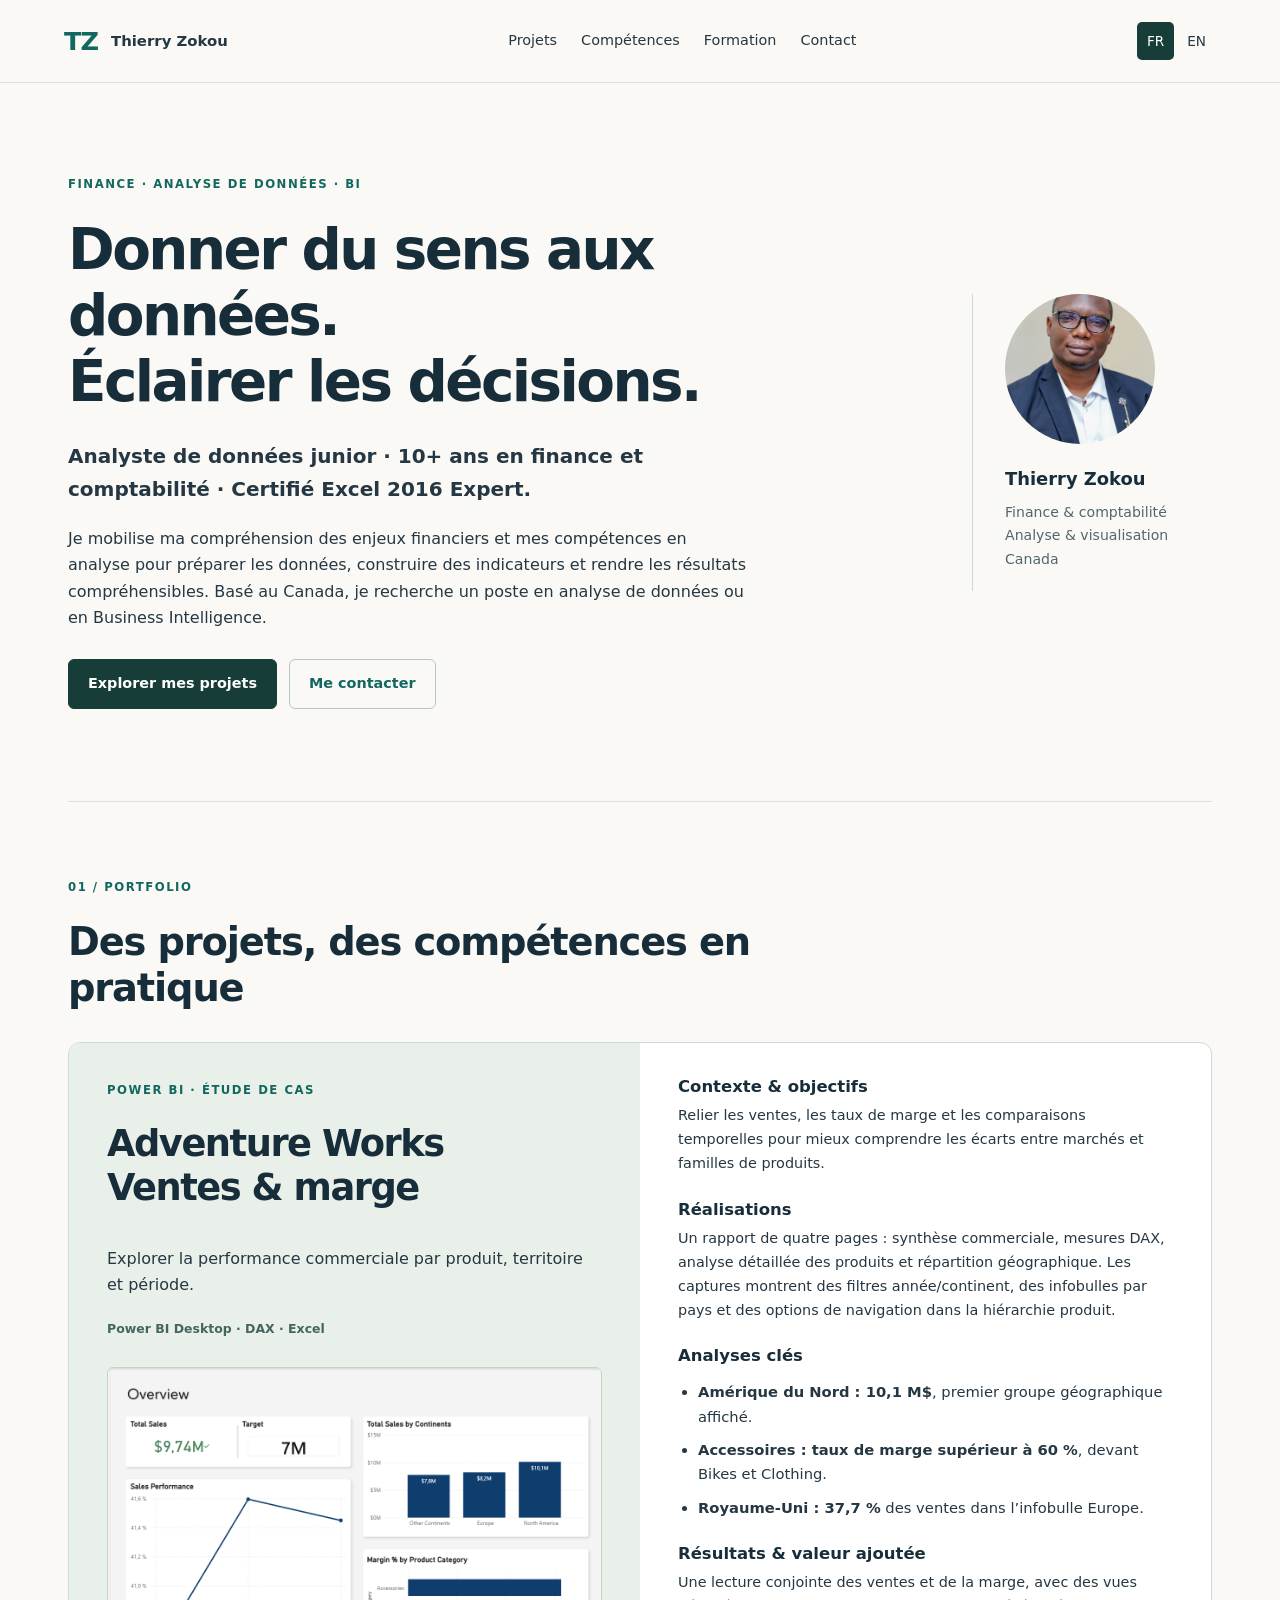
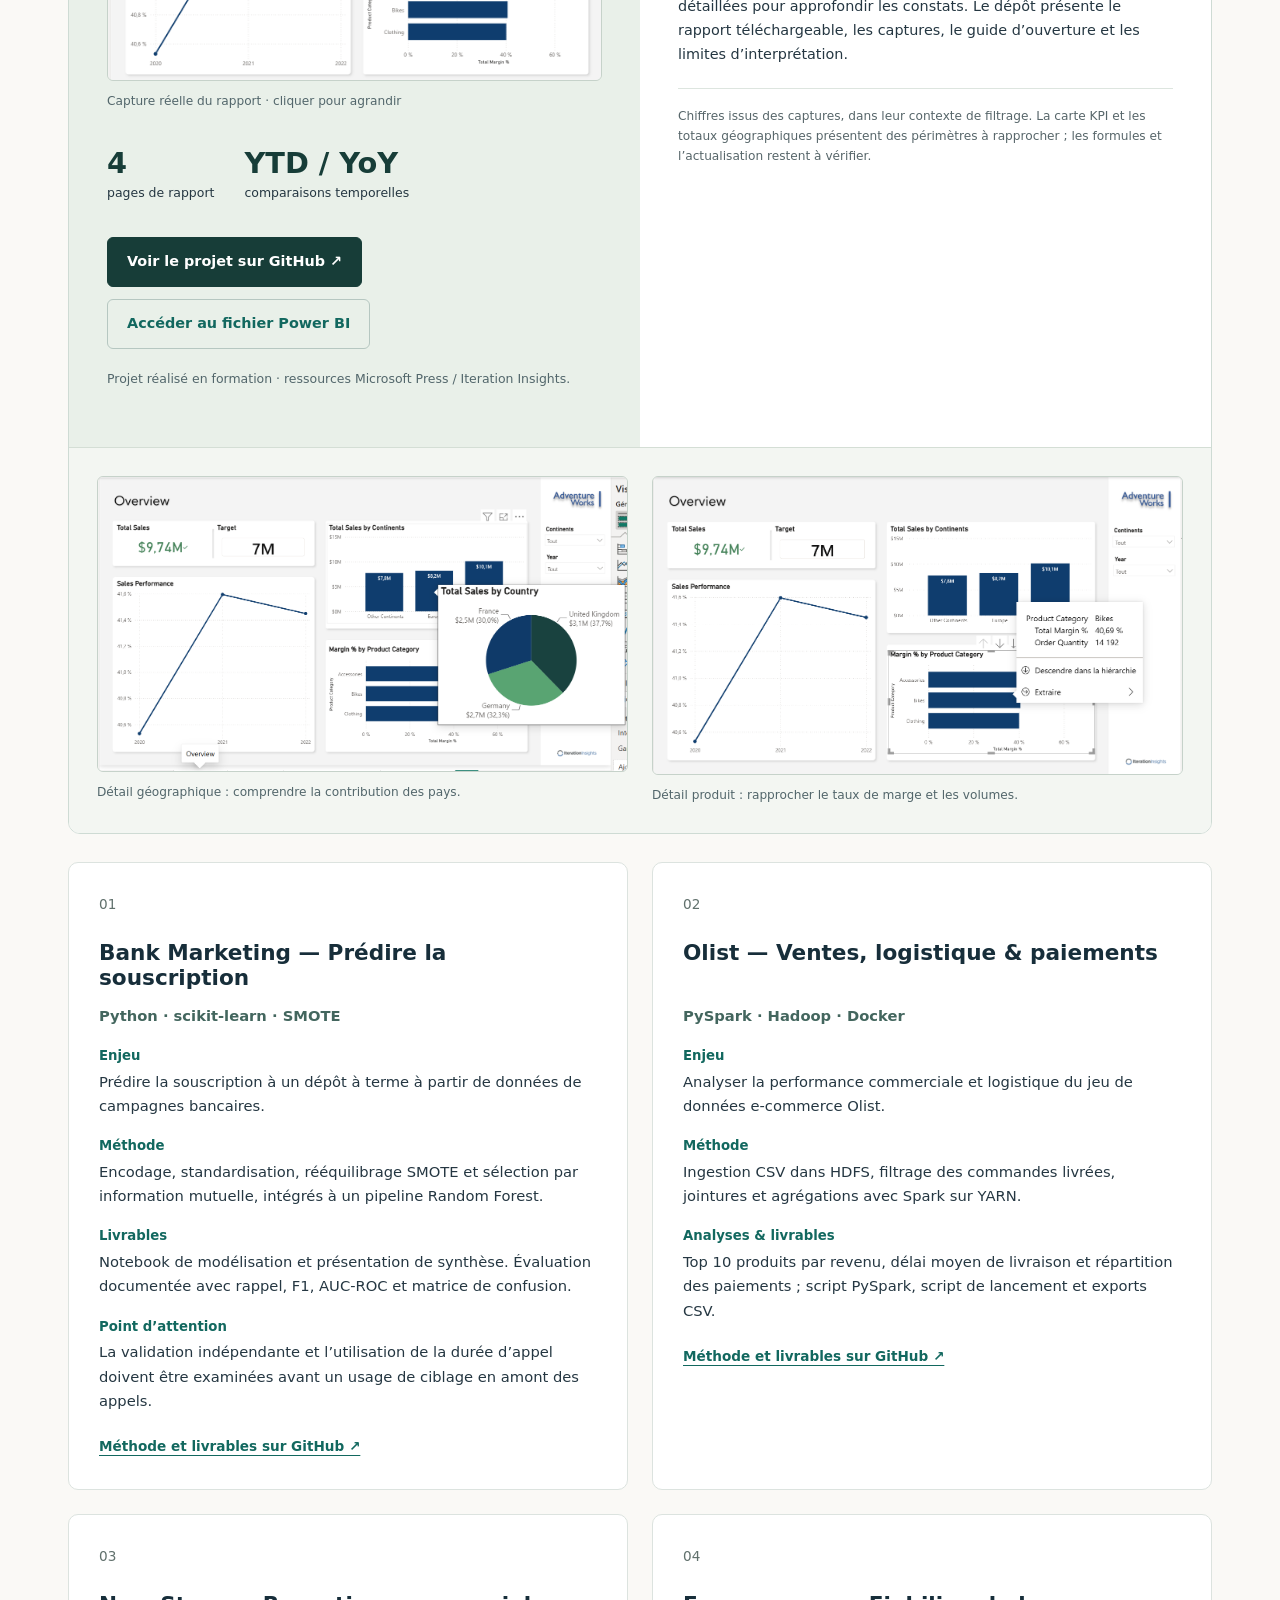
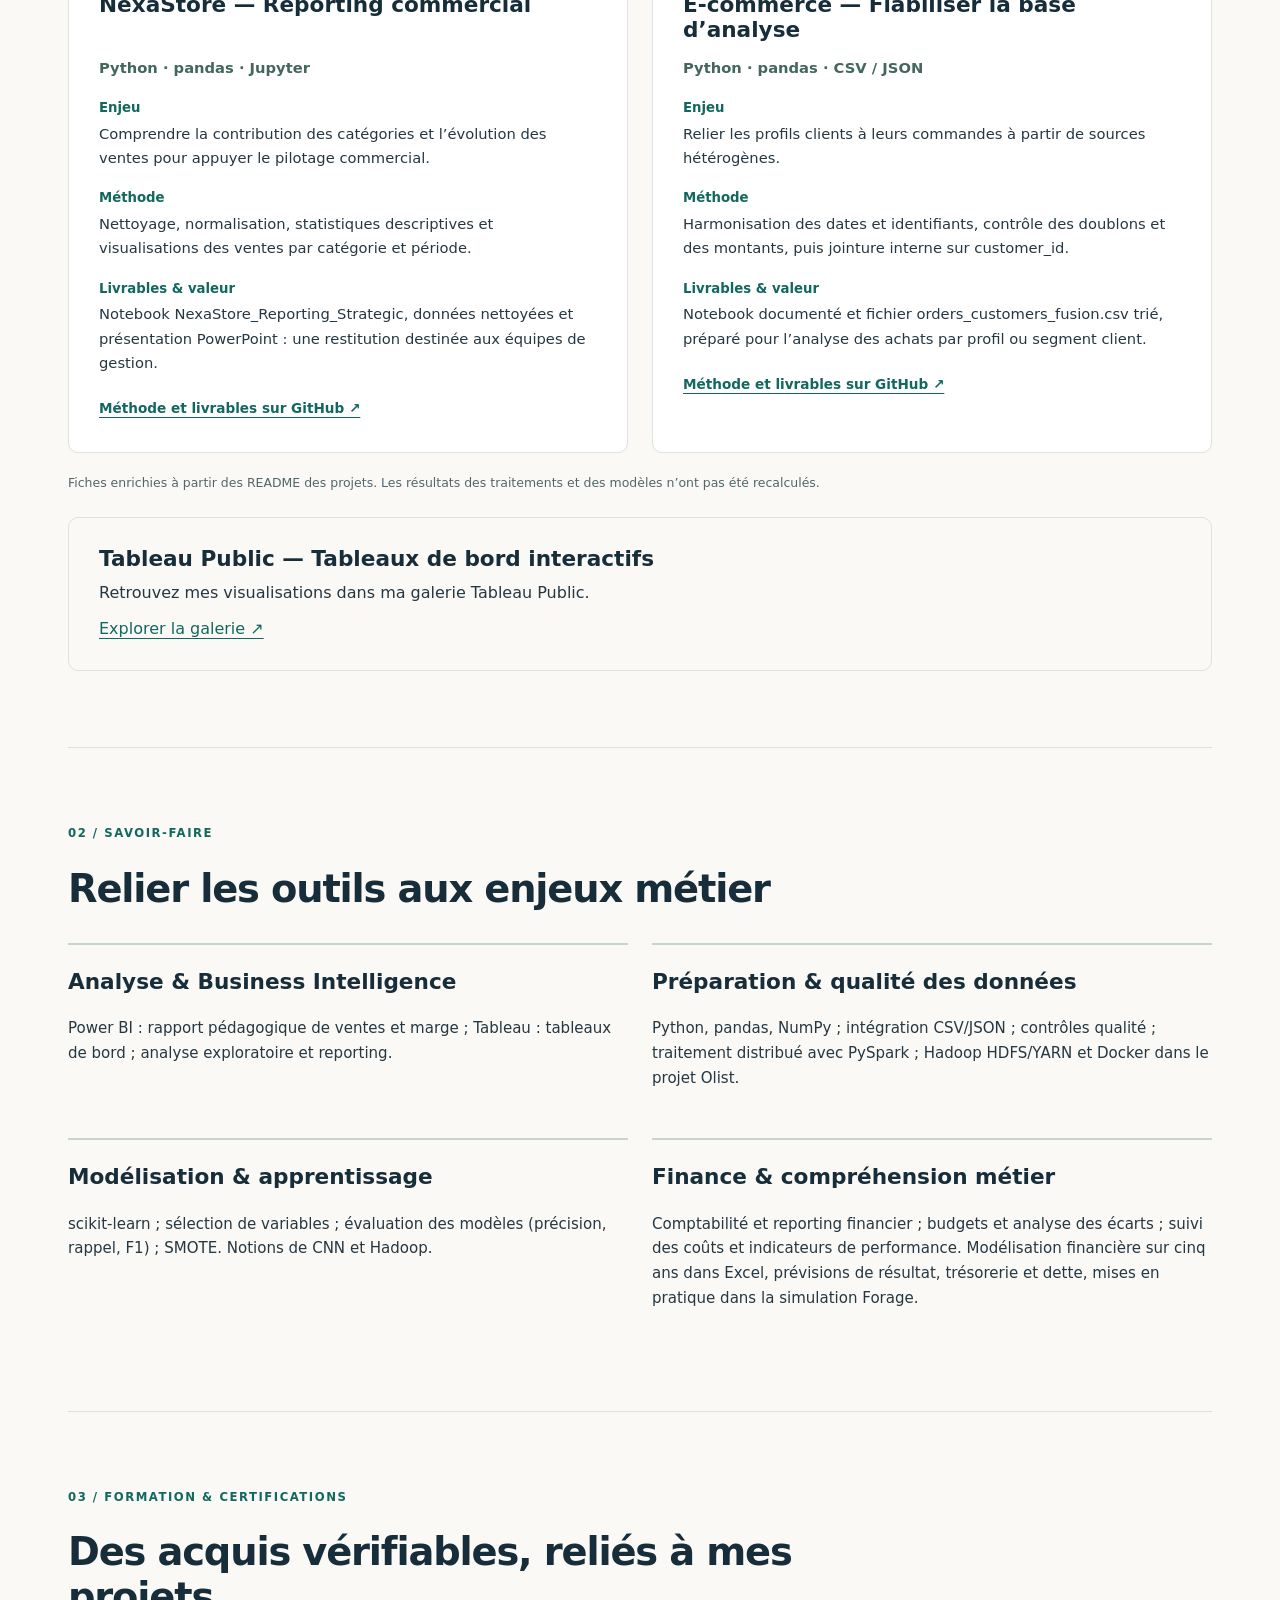
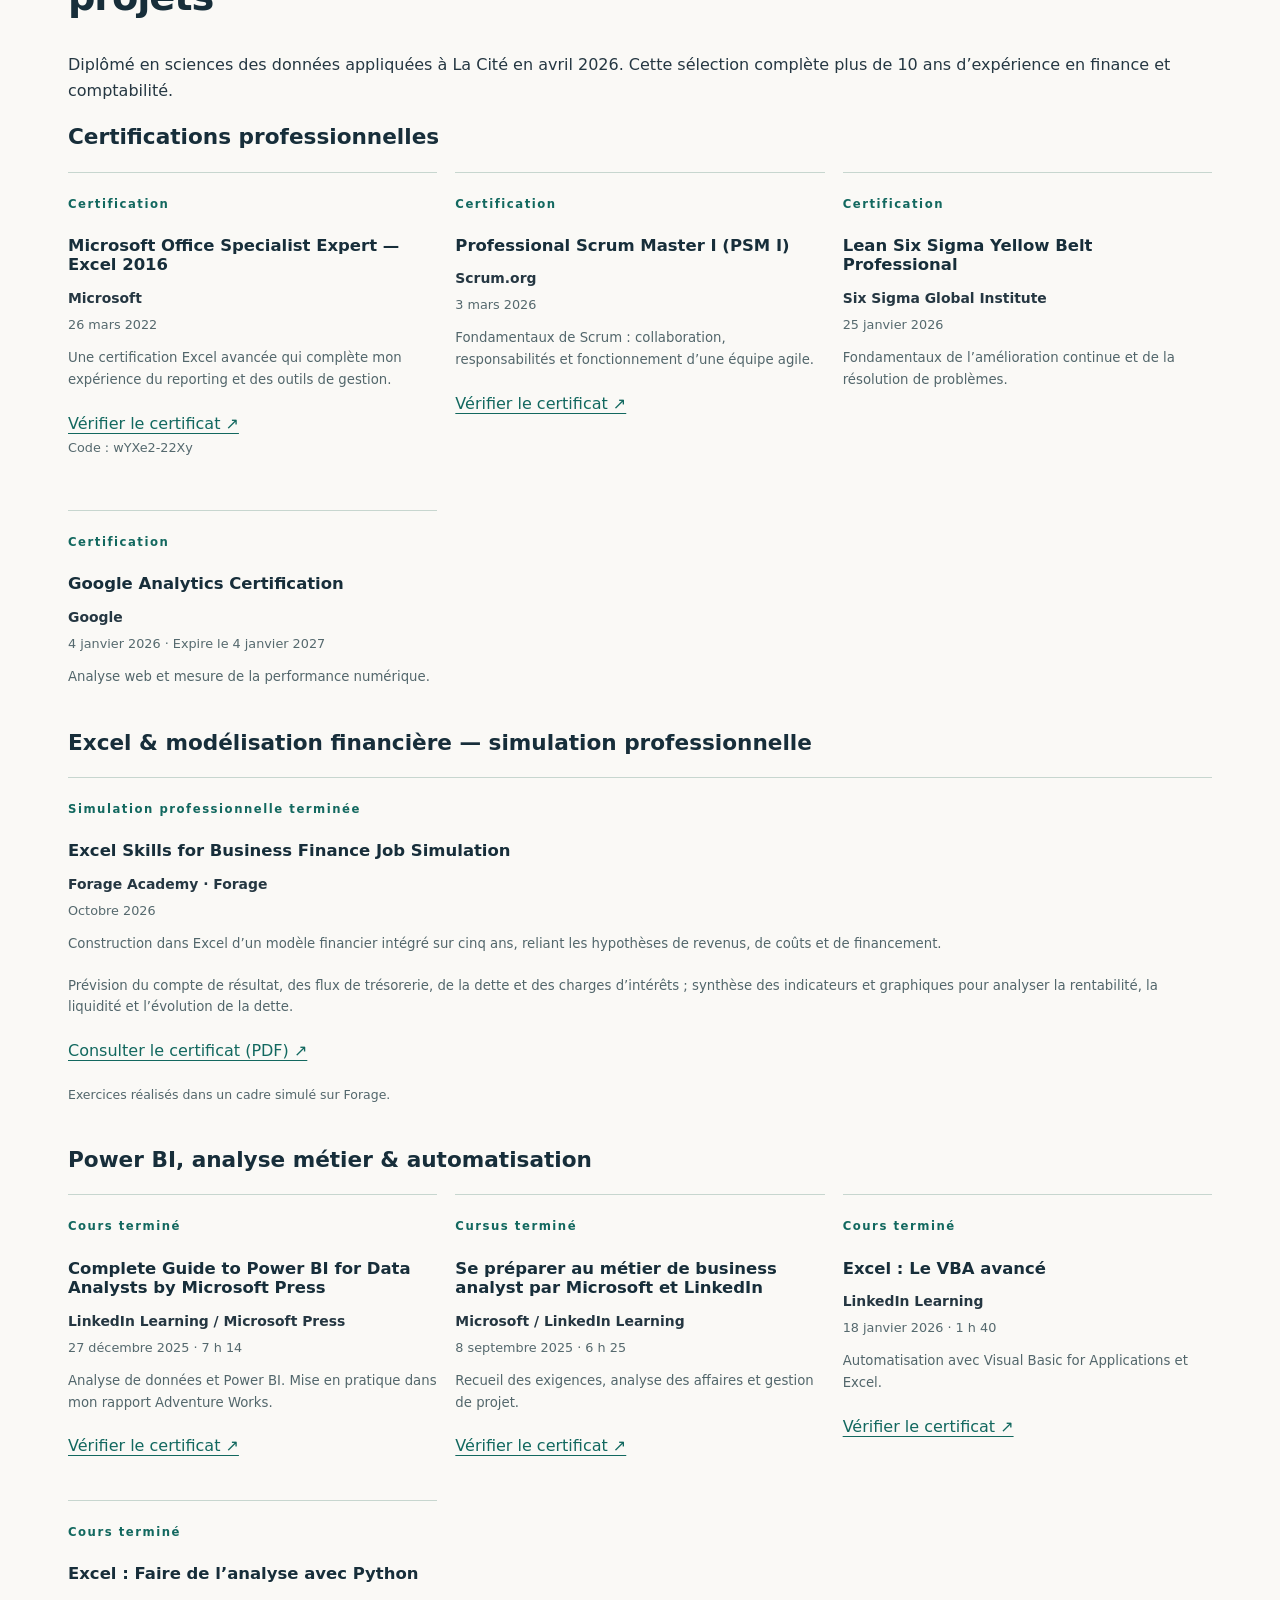
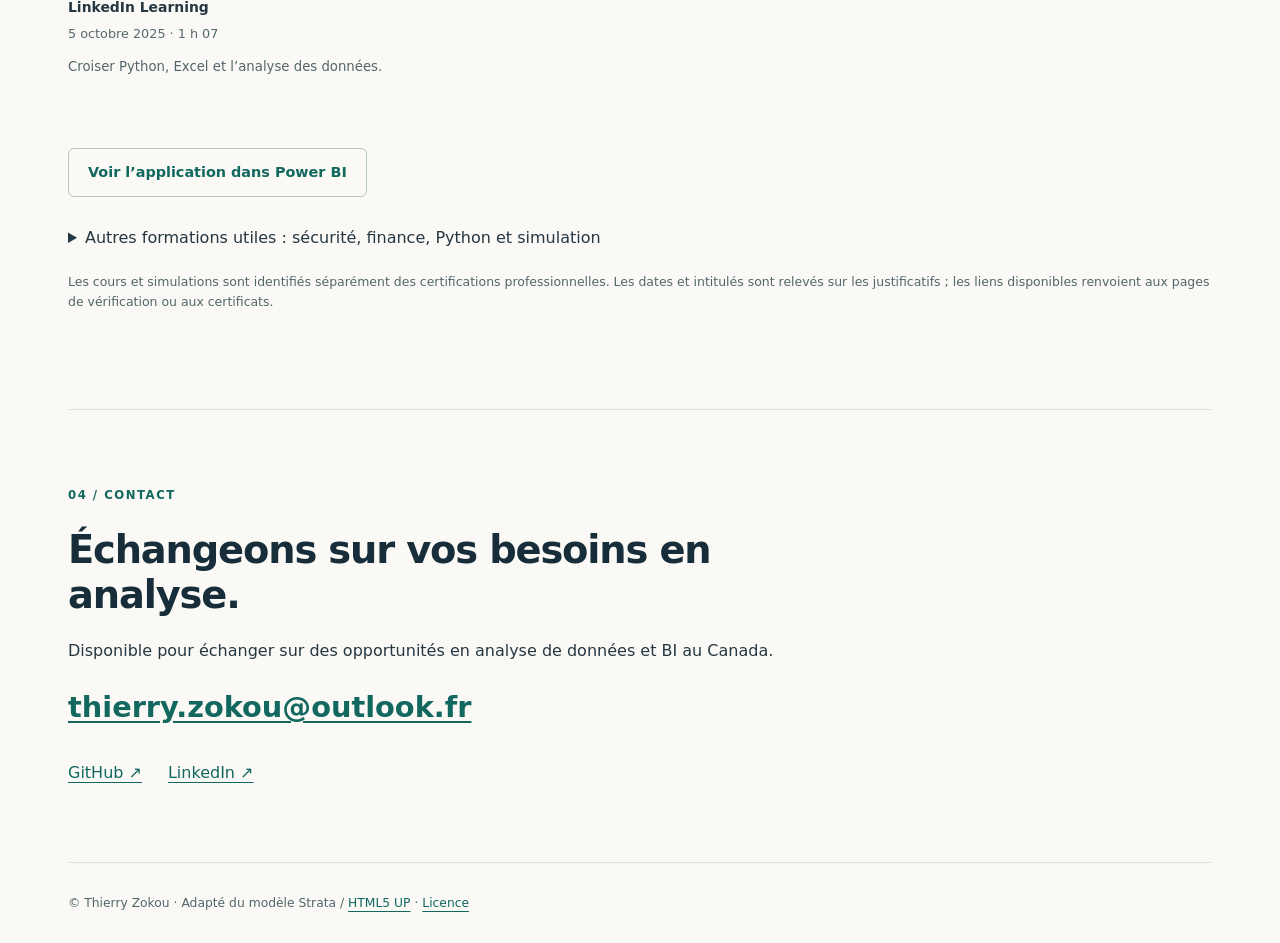
==== commit bcb55d78: "Use full-width layout for the Forage certificate summary" ====
--- a/index.html
+++ b/index.html
@@ -1,6 +1,6 @@
 <!doctype html><html lang="fr"><head><meta charset="utf-8"><meta name="viewport" content="width=device-width, initial-scale=1"><title>Thierry Zokou | Analyste de données junior · Finance & BI</title><meta name="description" content="Portfolio de Thierry Zokou : analyse de données, Power BI, Python et PySpark, avec une expérience en finance et comptabilité."><link rel="stylesheet" href="assets/css/portfolio.css"></head><body>
 <a class="skip" href="#main"><span class="lang-fr " lang="fr">Aller au contenu</span><span class="lang-en " lang="en" hidden>Skip to content</span></a><header class="topbar"><a class="brand" href="#accueil">TZ<span>Thierry Zokou</span></a><nav aria-label="Navigation"><a href="#projets"><span class="lang-fr " lang="fr">Projets</span><span class="lang-en " lang="en" hidden>Projects</span></a><a href="#competences"><span class="lang-fr " lang="fr">Compétences</span><span class="lang-en " lang="en" hidden>Skills</span></a><a href="#certifications"><span class="lang-fr " lang="fr">Formation</span><span class="lang-en " lang="en" hidden>Learning</span></a><a href="#contact"><span class="lang-fr " lang="fr">Contact</span><span class="lang-en " lang="en" hidden>Contact</span></a></nav><div class="languages"><button id="btn-fr" aria-pressed="true" aria-label="Français">FR</button><button id="btn-en" aria-pressed="false" aria-label="English">EN</button></div></header><main id="main"><section class="hero" id="accueil"><div><p class="eyebrow"><span class="lang-fr " lang="fr">FINANCE · ANALYSE DE DONNÉES · BI</span><span class="lang-en " lang="en" hidden>FINANCE · DATA ANALYTICS · BI</span></p><h1 class="lang-fr " lang="fr">Donner du sens aux données.<br>Éclairer les décisions.</h1><h1 class="lang-en " lang="en" hidden>Making sense of data.<br>Informing decisions.</h1><p class="lang-fr lead" lang="fr">Analyste de données junior · 10+ ans en finance et comptabilité · Certifié Excel 2016 Expert.</p><p class="lang-en lead" lang="en" hidden>Junior Data Analyst · 10+ years in finance and accounting · Excel 2016 Expert certified.</p><p class="lang-fr " lang="fr">Je mobilise ma compréhension des enjeux financiers et mes compétences en analyse pour préparer les données, construire des indicateurs et rendre les résultats compréhensibles. Basé au Canada, je recherche un poste en analyse de données ou en Business Intelligence.</p><p class="lang-en " lang="en" hidden>I combine financial understanding with analytical skills to prepare data, build indicators and communicate findings clearly. Based in Canada, I am seeking a role in data analytics or Business Intelligence.</p><div class="actions"><a class="button primary" href="#projets"><span class="lang-fr " lang="fr">Explorer mes projets</span><span class="lang-en " lang="en" hidden>Explore my projects</span></a><a class="button" href="mailto:thierry.zokou@outlook.fr"><span class="lang-fr " lang="fr">Me contacter</span><span class="lang-en " lang="en" hidden>Contact me</span></a></div></div><aside class="profile"><img src="images/avatar.jpg" alt="Thierry Zokou"><p class="name">Thierry Zokou</p><p class="lang-fr " lang="fr">Finance & comptabilité<br>Analyse & visualisation<br>Canada</p><p class="lang-en " lang="en" hidden>Finance & accounting<br>Analytics & visualisation<br>Canada</p></aside></section><section id="projets"><div class="section-heading"><p class="eyebrow">01 / PORTFOLIO</p><h2 class="lang-fr " lang="fr">Des projets, des compétences en pratique</h2><h2 class="lang-en " lang="en" hidden>Projects that put skills into practice</h2></div><article class="featured powerbi-project" id="powerbi"><div class="feature-intro"><p class="eyebrow">POWER BI · <span class="lang-fr " lang="fr">ÉTUDE DE CAS</span><span class="lang-en " lang="en" hidden>CASE STUDY</span></p><h3 class="lang-fr " lang="fr">Adventure Works<br>Ventes & marge</h3><h3 class="lang-en " lang="en" hidden>Adventure Works<br>Sales & margin</h3><p class="lang-fr " lang="fr">Explorer la performance commerciale par produit, territoire et période.</p><p class="lang-en " lang="en" hidden>Explore sales performance across products, territories and time.</p><p class="tags">Power BI Desktop · DAX · Excel</p><figure class="report-preview"><a href="images/powerbi/overview.png" target="_blank" rel="noopener noreferrer"><span class="lang-fr " lang="fr"><img src="images/powerbi/overview.png" width="1138" height="720" loading="lazy" alt="Rapport Power BI : ventes par continent, marge par catégorie et évolution annuelle"></span><span class="lang-en " lang="en" hidden><img src="images/powerbi/overview.png" width="1138" height="720" loading="lazy" alt="Power BI report: sales by continent, category margin and annual margin trend"></span></a><figcaption class="lang-fr " lang="fr">Capture réelle du rapport · cliquer pour agrandir</figcaption><figcaption class="lang-en " lang="en" hidden>Actual report screenshot · click to enlarge</figcaption></figure><div class="metrics"><span><strong>4</strong><span class="lang-fr " lang="fr">pages de rapport</span><span class="lang-en " lang="en" hidden>report pages</span></span><span><strong>YTD / YoY</strong><span class="lang-fr " lang="fr">comparaisons temporelles</span><span class="lang-en " lang="en" hidden>time comparisons</span></span></div><div class="actions"><a class="button primary" href="https://github.com/tzokou/PowerBi" target="_blank" rel="noopener noreferrer"><span class="lang-fr " lang="fr">Voir le projet sur GitHub ↗</span><span class="lang-en " lang="en" hidden>View project on GitHub ↗</span></a><a class="button" href="https://github.com/tzokou/PowerBi/blob/main/sales.pbix" target="_blank" rel="noopener noreferrer"><span class="lang-fr " lang="fr">Accéder au fichier Power BI</span><span class="lang-en " lang="en" hidden>Get the Power BI file</span></a></div><p class="lang-fr training-note" lang="fr">Projet réalisé en formation · ressources Microsoft Press / Iteration Insights.</p><p class="lang-en training-note" lang="en" hidden>Training project · Microsoft Press / Iteration Insights resources.</p></div><div class="feature-details"><h4 class="lang-fr " lang="fr">Contexte & objectifs</h4><h4 class="lang-en " lang="en" hidden>Context & objectives</h4><p class="lang-fr " lang="fr">Relier les ventes, les taux de marge et les comparaisons temporelles pour mieux comprendre les écarts entre marchés et familles de produits.</p><p class="lang-en " lang="en" hidden>Connect sales, margin rates and time comparisons to explore differences between markets and product families.</p><h4 class="lang-fr " lang="fr">Réalisations</h4><h4 class="lang-en " lang="en" hidden>Deliverables</h4><p class="lang-fr " lang="fr">Un rapport de quatre pages : synthèse commerciale, mesures DAX, analyse détaillée des produits et répartition géographique. Les captures montrent des filtres année/continent, des infobulles par pays et des options de navigation dans la hiérarchie produit.</p><p class="lang-en " lang="en" hidden>A four-page report: commercial overview, DAX measures, detailed product analysis and geographic breakdown. Screenshots show year/continent filters, country tooltips and product hierarchy navigation options.</p><h4 class="lang-fr " lang="fr">Analyses clés</h4><h4 class="lang-en " lang="en" hidden>Key findings</h4><div class="lang-fr findings" lang="fr"><ul><li><strong>Amérique du Nord : 10,1 M$</strong>, premier groupe géographique affiché.</li><li><strong>Accessoires : taux de marge supérieur à 60 %</strong>, devant Bikes et Clothing.</li><li><strong>Royaume-Uni : 37,7 %</strong> des ventes dans l’infobulle Europe.</li></ul></div><div class="lang-en findings" lang="en" hidden><ul><li><strong>North America: $10.1M</strong>, the leading displayed geographic group.</li><li><strong>Accessories: margin rate above 60%</strong>, ahead of Bikes and Clothing.</li><li><strong>United Kingdom: 37.7%</strong> of sales within the Europe tooltip.</li></ul></div><h4 class="lang-fr " lang="fr">Résultats & valeur ajoutée</h4><h4 class="lang-en " lang="en" hidden>Results & value</h4><p class="lang-fr " lang="fr">Une lecture conjointe des ventes et de la marge, avec des vues détaillées pour approfondir les constats. Le dépôt présente le rapport téléchargeable, les captures, le guide d’ouverture et les limites d’interprétation.</p><p class="lang-en " lang="en" hidden>A combined view of sales and margin, with details to investigate findings. The repository includes the downloadable report, screenshots, a setup guide and interpretation limits.</p><p class="lang-fr note" lang="fr">Chiffres issus des captures, dans leur contexte de filtrage. La carte KPI et les totaux géographiques présentent des périmètres à rapprocher ; les formules et l’actualisation restent à vérifier.</p><p class="lang-en note" lang="en" hidden>Figures come from screenshots in their filter context. KPI and geographic totals require scope reconciliation; formulas and refresh remain to be verified.</p></div><div class="evidence-gallery"><figure><a href="images/powerbi/country-tooltip-europe.png" target="_blank" rel="noopener noreferrer"><img src="images/powerbi/country-tooltip-europe.png" width="1362" height="757" loading="lazy" alt="Power BI — Europe : United Kingdom 37,7 %, Germany 32,3 %, France 30,0 %"></a><figcaption class="lang-fr " lang="fr">Détail géographique : comprendre la contribution des pays.</figcaption><figcaption class="lang-en " lang="en" hidden>Geographic detail: explore each country’s contribution.</figcaption></figure><figure><a href="images/powerbi/product-drillthrough.png" target="_blank" rel="noopener noreferrer"><img src="images/powerbi/product-drillthrough.png" width="1321" height="741" loading="lazy" alt="Power BI — Bikes : Total Margin 40,69 %, Order Quantity 14 192"></a><figcaption class="lang-fr " lang="fr">Détail produit : rapprocher le taux de marge et les volumes.</figcaption><figcaption class="lang-en " lang="en" hidden>Product detail: compare margin rate and quantity.</figcaption></figure></div></article><div class="project-grid"><article class="project-card"><div class="project-number">01</div><h3 class="lang-fr " lang="fr">Bank Marketing — Prédire la souscription</h3><h3 class="lang-en " lang="en" hidden>Bank Marketing — Predicting subscriptions</h3><p class="tags">Python · scikit-learn · SMOTE</p><h4 class="lang-fr " lang="fr">Enjeu</h4><h4 class="lang-en " lang="en" hidden>Business question</h4><p class="lang-fr " lang="fr">Prédire la souscription à un dépôt à terme à partir de données de campagnes bancaires.</p><p class="lang-en " lang="en" hidden>Predict term-deposit subscriptions using bank marketing campaign data.</p><h4 class="lang-fr " lang="fr">Méthode</h4><h4 class="lang-en " lang="en" hidden>Method</h4><p class="lang-fr " lang="fr">Encodage, standardisation, rééquilibrage SMOTE et sélection par information mutuelle, intégrés à un pipeline Random Forest.</p><p class="lang-en " lang="en" hidden>Encoding, scaling, SMOTE resampling and mutual-information feature selection in a Random Forest pipeline.</p><h4 class="lang-fr " lang="fr">Livrables</h4><h4 class="lang-en " lang="en" hidden>Deliverables</h4><p class="lang-fr " lang="fr">Notebook de modélisation et présentation de synthèse. Évaluation documentée avec rappel, F1, AUC-ROC et matrice de confusion.</p><p class="lang-en " lang="en" hidden>Modelling notebook and summary presentation. Documented evaluation using recall, F1, ROC-AUC and a confusion matrix.</p><h4 class="lang-fr " lang="fr">Point d’attention</h4><h4 class="lang-en " lang="en" hidden>Limitation</h4><p class="lang-fr " lang="fr">La validation indépendante et l’utilisation de la durée d’appel doivent être examinées avant un usage de ciblage en amont des appels.</p><p class="lang-en " lang="en" hidden>Independent validation and the use of call duration must be reviewed before applying the model to pre-call targeting.</p><a href="https://github.com/tzokou/pipeline-ia-pretraitement-bank-marketing" target="_blank" rel="noopener noreferrer"><span class="lang-fr " lang="fr">Méthode et livrables sur GitHub ↗</span><span class="lang-en " lang="en" hidden>Method and deliverables on GitHub ↗</span></a></article><article class="project-card"><div class="project-number">02</div><h3 class="lang-fr " lang="fr">Olist — Ventes, logistique & paiements</h3><h3 class="lang-en " lang="en" hidden>Olist — Sales, logistics & payments</h3><p class="tags">PySpark · Hadoop · Docker</p><h4 class="lang-fr " lang="fr">Enjeu</h4><h4 class="lang-en " lang="en" hidden>Business question</h4><p class="lang-fr " lang="fr">Analyser la performance commerciale et logistique du jeu de données e-commerce Olist.</p><p class="lang-en " lang="en" hidden>Analyse sales and logistics performance in the Olist e-commerce dataset.</p><h4 class="lang-fr " lang="fr">Méthode</h4><h4 class="lang-en " lang="en" hidden>Method</h4><p class="lang-fr " lang="fr">Ingestion CSV dans HDFS, filtrage des commandes livrées, jointures et agrégations avec Spark sur YARN.</p><p class="lang-en " lang="en" hidden>CSV ingestion into HDFS, delivered-order filtering, joins and aggregations with Spark on YARN.</p><h4 class="lang-fr " lang="fr">Analyses & livrables</h4><h4 class="lang-en " lang="en" hidden>Analyses & deliverables</h4><p class="lang-fr " lang="fr">Top 10 produits par revenu, délai moyen de livraison et répartition des paiements ; script PySpark, script de lancement et exports CSV.</p><p class="lang-en " lang="en" hidden>Top 10 products by revenue, average delivery time and payment distribution; PySpark script, run script and CSV exports.</p><a href="https://github.com/tzokou/pipeline-big-data-spark-olist" target="_blank" rel="noopener noreferrer"><span class="lang-fr " lang="fr">Méthode et livrables sur GitHub ↗</span><span class="lang-en " lang="en" hidden>Method and deliverables on GitHub ↗</span></a></article><article class="project-card"><div class="project-number">03</div><h3 class="lang-fr " lang="fr">NexaStore — Reporting commercial</h3><h3 class="lang-en " lang="en" hidden>NexaStore — Commercial reporting</h3><p class="tags">Python · pandas · Jupyter</p><h4 class="lang-fr " lang="fr">Enjeu</h4><h4 class="lang-en " lang="en" hidden>Business question</h4><p class="lang-fr " lang="fr">Comprendre la contribution des catégories et l’évolution des ventes pour appuyer le pilotage commercial.</p><p class="lang-en " lang="en" hidden>Understand category contributions and sales trends to support commercial decisions.</p><h4 class="lang-fr " lang="fr">Méthode</h4><h4 class="lang-en " lang="en" hidden>Method</h4><p class="lang-fr " lang="fr">Nettoyage, normalisation, statistiques descriptives et visualisations des ventes par catégorie et période.</p><p class="lang-en " lang="en" hidden>Cleaning, standardisation, descriptive statistics and sales visualisations by category and time period.</p><h4 class="lang-fr " lang="fr">Livrables & valeur</h4><h4 class="lang-en " lang="en" hidden>Deliverables & value</h4><p class="lang-fr " lang="fr">Notebook NexaStore_Reporting_Strategic, données nettoyées et présentation PowerPoint : une restitution destinée aux équipes de gestion.</p><p class="lang-en " lang="en" hidden>NexaStore_Reporting_Strategic notebook, cleaned data and PowerPoint presentation for a management audience.</p><a href="https://github.com/tzokou/analyse-nexastore-reporting" target="_blank" rel="noopener noreferrer"><span class="lang-fr " lang="fr">Méthode et livrables sur GitHub ↗</span><span class="lang-en " lang="en" hidden>Method and deliverables on GitHub ↗</span></a></article><article class="project-card"><div class="project-number">04</div><h3 class="lang-fr " lang="fr">E-commerce — Fiabiliser la base d’analyse</h3><h3 class="lang-en " lang="en" hidden>E-commerce — Building a reliable analysis dataset</h3><p class="tags">Python · pandas · CSV / JSON</p><h4 class="lang-fr " lang="fr">Enjeu</h4><h4 class="lang-en " lang="en" hidden>Business question</h4><p class="lang-fr " lang="fr">Relier les profils clients à leurs commandes à partir de sources hétérogènes.</p><p class="lang-en " lang="en" hidden>Connect customer profiles with their orders using different source formats.</p><h4 class="lang-fr " lang="fr">Méthode</h4><h4 class="lang-en " lang="en" hidden>Method</h4><p class="lang-fr " lang="fr">Harmonisation des dates et identifiants, contrôle des doublons et des montants, puis jointure interne sur customer_id.</p><p class="lang-en " lang="en" hidden>Standardise dates and identifiers, check duplicates and amounts, then perform an inner join on customer_id.</p><h4 class="lang-fr " lang="fr">Livrables & valeur</h4><h4 class="lang-en " lang="en" hidden>Deliverables & value</h4><p class="lang-fr " lang="fr">Notebook documenté et fichier orders_customers_fusion.csv trié, préparé pour l’analyse des achats par profil ou segment client.</p><p class="lang-en " lang="en" hidden>Documented notebook and sorted orders_customers_fusion.csv, prepared for purchase analysis by customer profile or segment.</p><a href="https://github.com/tzokou/fusion-validation-donnees-ecommerce" target="_blank" rel="noopener noreferrer"><span class="lang-fr " lang="fr">Méthode et livrables sur GitHub ↗</span><span class="lang-en " lang="en" hidden>Method and deliverables on GitHub ↗</span></a></article></div><p class="lang-fr source-note" lang="fr">Fiches enrichies à partir des README des projets. Les résultats des traitements et des modèles n’ont pas été recalculés.</p><p class="lang-en source-note" lang="en" hidden>Project summaries expanded using their READMEs. Processing outputs and model results have not been recalculated.</p><div class="tableau-callout"><h3 class="lang-fr " lang="fr">Tableau Public — Tableaux de bord interactifs</h3><h3 class="lang-en " lang="en" hidden>Tableau Public — Interactive dashboards</h3><p class="lang-fr " lang="fr">Retrouvez mes visualisations dans ma galerie Tableau Public.</p><p class="lang-en " lang="en" hidden>Browse my visualisations on Tableau Public.</p><a href="https://public.tableau.com/app/profile/thierry.pascal.zokou.tchokonthe/vizzes" target="_blank" rel="noopener noreferrer"><span class="lang-fr " lang="fr">Explorer la galerie ↗</span><span class="lang-en " lang="en" hidden>Explore the gallery ↗</span></a></div></section><section id="competences"><p class="eyebrow">02 / <span class="lang-fr " lang="fr">SAVOIR-FAIRE</span><span class="lang-en " lang="en" hidden>SKILLS</span></p><h2 class="lang-fr " lang="fr">Relier les outils aux enjeux métier</h2><h2 class="lang-en " lang="en" hidden>Connecting tools to business needs</h2><div class="skill-grid"><article><h3 class="lang-fr " lang="fr">Analyse & Business Intelligence</h3><h3 class="lang-en " lang="en" hidden>Analytics & Business Intelligence</h3><p class="lang-fr " lang="fr">Power BI : rapport pédagogique de ventes et marge ; Tableau : tableaux de bord ; analyse exploratoire et reporting.</p><p class="lang-en " lang="en" hidden>Power BI: sales and margin training report; Tableau: dashboards; exploratory analysis and reporting.</p></article><article><h3 class="lang-fr " lang="fr">Préparation & qualité des données</h3><h3 class="lang-en " lang="en" hidden>Data Preparation & Quality</h3><p class="lang-fr " lang="fr">Python, pandas, NumPy ; intégration CSV/JSON ; contrôles qualité ; traitement distribué avec PySpark ; Hadoop HDFS/YARN et Docker dans le projet Olist.</p><p class="lang-en " lang="en" hidden>Python, pandas, NumPy; CSV/JSON integration; quality checks; distributed processing with PySpark.</p></article><article><h3 class="lang-fr " lang="fr">Modélisation & apprentissage</h3><h3 class="lang-en " lang="en" hidden>Modelling & Machine Learning</h3><p class="lang-fr " lang="fr">scikit-learn ; sélection de variables ; évaluation des modèles (précision, rappel, F1) ; SMOTE. Notions de CNN et Hadoop.</p><p class="lang-en " lang="en" hidden>scikit-learn; feature selection; model evaluation (accuracy, recall, F1); SMOTE. Basic knowledge of CNNs and Hadoop.</p></article><article><h3 class="lang-fr " lang="fr">Finance & compréhension métier</h3><h3 class="lang-en " lang="en" hidden>Finance & Business Understanding</h3><p class="lang-fr " lang="fr">Comptabilité et reporting financier ; budgets et analyse des écarts ; suivi des coûts et indicateurs de performance. Modélisation financière sur cinq ans dans Excel, prévisions de résultat, trésorerie et dette, mises en pratique dans la simulation Forage.</p><p class="lang-en " lang="en" hidden>Accounting and financial reporting; budgets and variance analysis; cost and performance indicator monitoring. Five-year financial modelling in Excel, with profit and loss, cash flow and debt forecasts practised in the Forage simulation.</p></article></div></section><section id="certifications"><p class="eyebrow">03 / <span class="lang-fr " lang="fr">FORMATION & CERTIFICATIONS</span><span class="lang-en " lang="en" hidden>LEARNING & CREDENTIALS</span></p><h2 class="lang-fr " lang="fr">Des acquis vérifiables, reliés à mes projets</h2><h2 class="lang-en " lang="en" hidden>Verifiable learning, connected to my projects</h2><p class="lang-fr " lang="fr">Diplômé en sciences des données appliquées à La Cité en avril 2026. Cette sélection complète plus de 10 ans d’expérience en finance et comptabilité.</p><p class="lang-en " lang="en" hidden>Applied Data Science graduate from La Cité, April 2026. This selection complements over 10 years of experience in finance and accounting.</p><h3 class="lang-fr " lang="fr">Certifications professionnelles</h3><h3 class="lang-en " lang="en" hidden>Professional certifications</h3><div class="cert-grid"><article class="cert-card"><div class="cert-content"><p class="lang-fr eyebrow" lang="fr">Certification</p><p class="lang-en eyebrow" lang="en" hidden>Certification</p><h3>Microsoft Office Specialist Expert — Excel 2016</h3><p class="cert-org">Microsoft</p><p class="lang-fr cert-date" lang="fr">26 mars 2022</p><p class="lang-en cert-date" lang="en" hidden>March 26, 2022</p><p class="lang-fr cert-desc" lang="fr">Une certification Excel avancée qui complète mon expérience du reporting et des outils de gestion.</p><p class="lang-en cert-desc" lang="en" hidden>An advanced Excel credential complementing my reporting and management-tool experience.</p><a href="https://verify.certiport.com" target="_blank" rel="noopener noreferrer"><span class="lang-fr " lang="fr">Vérifier le certificat ↗</span><span class="lang-en " lang="en" hidden>Verify credential ↗</span></a><p class="cert-date">Code : wYXe2-22Xy</p></div></article><article class="cert-card"><div class="cert-content"><p class="lang-fr eyebrow" lang="fr">Certification</p><p class="lang-en eyebrow" lang="en" hidden>Certification</p><h3>Professional Scrum Master I (PSM I)</h3><p class="cert-org">Scrum.org</p><p class="lang-fr cert-date" lang="fr">3 mars 2026</p><p class="lang-en cert-date" lang="en" hidden>March 3, 2026</p><p class="lang-fr cert-desc" lang="fr">Fondamentaux de Scrum : collaboration, responsabilités et fonctionnement d’une équipe agile.</p><p class="lang-en cert-desc" lang="en" hidden>Scrum fundamentals: collaboration, accountabilities and agile teamwork.</p><a href="https://www.scrum.org/certificates/1300723" target="_blank" rel="noopener noreferrer"><span class="lang-fr " lang="fr">Vérifier le certificat ↗</span><span class="lang-en " lang="en" hidden>Verify credential ↗</span></a></div></article><article class="cert-card"><div class="cert-content"><p class="lang-fr eyebrow" lang="fr">Certification</p><p class="lang-en eyebrow" lang="en" hidden>Certification</p><h3>Lean Six Sigma Yellow Belt Professional</h3><p class="cert-org">Six Sigma Global Institute</p><p class="lang-fr cert-date" lang="fr">25 janvier 2026</p><p class="lang-en cert-date" lang="en" hidden>January 25, 2026</p><p class="lang-fr cert-desc" lang="fr">Fondamentaux de l’amélioration continue et de la résolution de problèmes.</p><p class="lang-en cert-desc" lang="en" hidden>Foundations of continuous improvement and problem solving.</p></div></article><article class="cert-card"><div class="cert-content"><p class="lang-fr eyebrow" lang="fr">Certification</p><p class="lang-en eyebrow" lang="en" hidden>Certification</p><h3>Google Analytics Certification</h3><p class="cert-org">Google</p><p class="lang-fr cert-date" lang="fr">4 janvier 2026 · Expire le 4 janvier 2027</p><p class="lang-en cert-date" lang="en" hidden>January 4, 2026 · Expires January 4, 2027</p><p class="lang-fr cert-desc" lang="fr">Analyse web et mesure de la performance numérique.</p><p class="lang-en cert-desc" lang="en" hidden>Web analytics and digital performance measurement.</p></div></article></div><h3 class="lang-fr " lang="fr">Excel &amp; modélisation financière — simulation professionnelle</h3><h3 class="lang-en " lang="en" hidden>Excel &amp; financial modelling — job simulation</h3>
-<div class="cert-grid"><article class="cert-card" id="forage-excel"><div class="cert-content">
+<div><article class="cert-card" id="forage-excel"><div class="cert-content">
 <p class="lang-fr eyebrow" lang="fr">Simulation professionnelle terminée</p><p class="lang-en eyebrow" lang="en" hidden>Completed job simulation</p>
 <h3>Excel Skills for Business Finance Job Simulation</h3><p class="cert-org">Forage Academy · Forage</p>
 <p class="lang-fr cert-date" lang="fr">Octobre 2026</p><p class="lang-en cert-date" lang="en" hidden>October 2026</p>
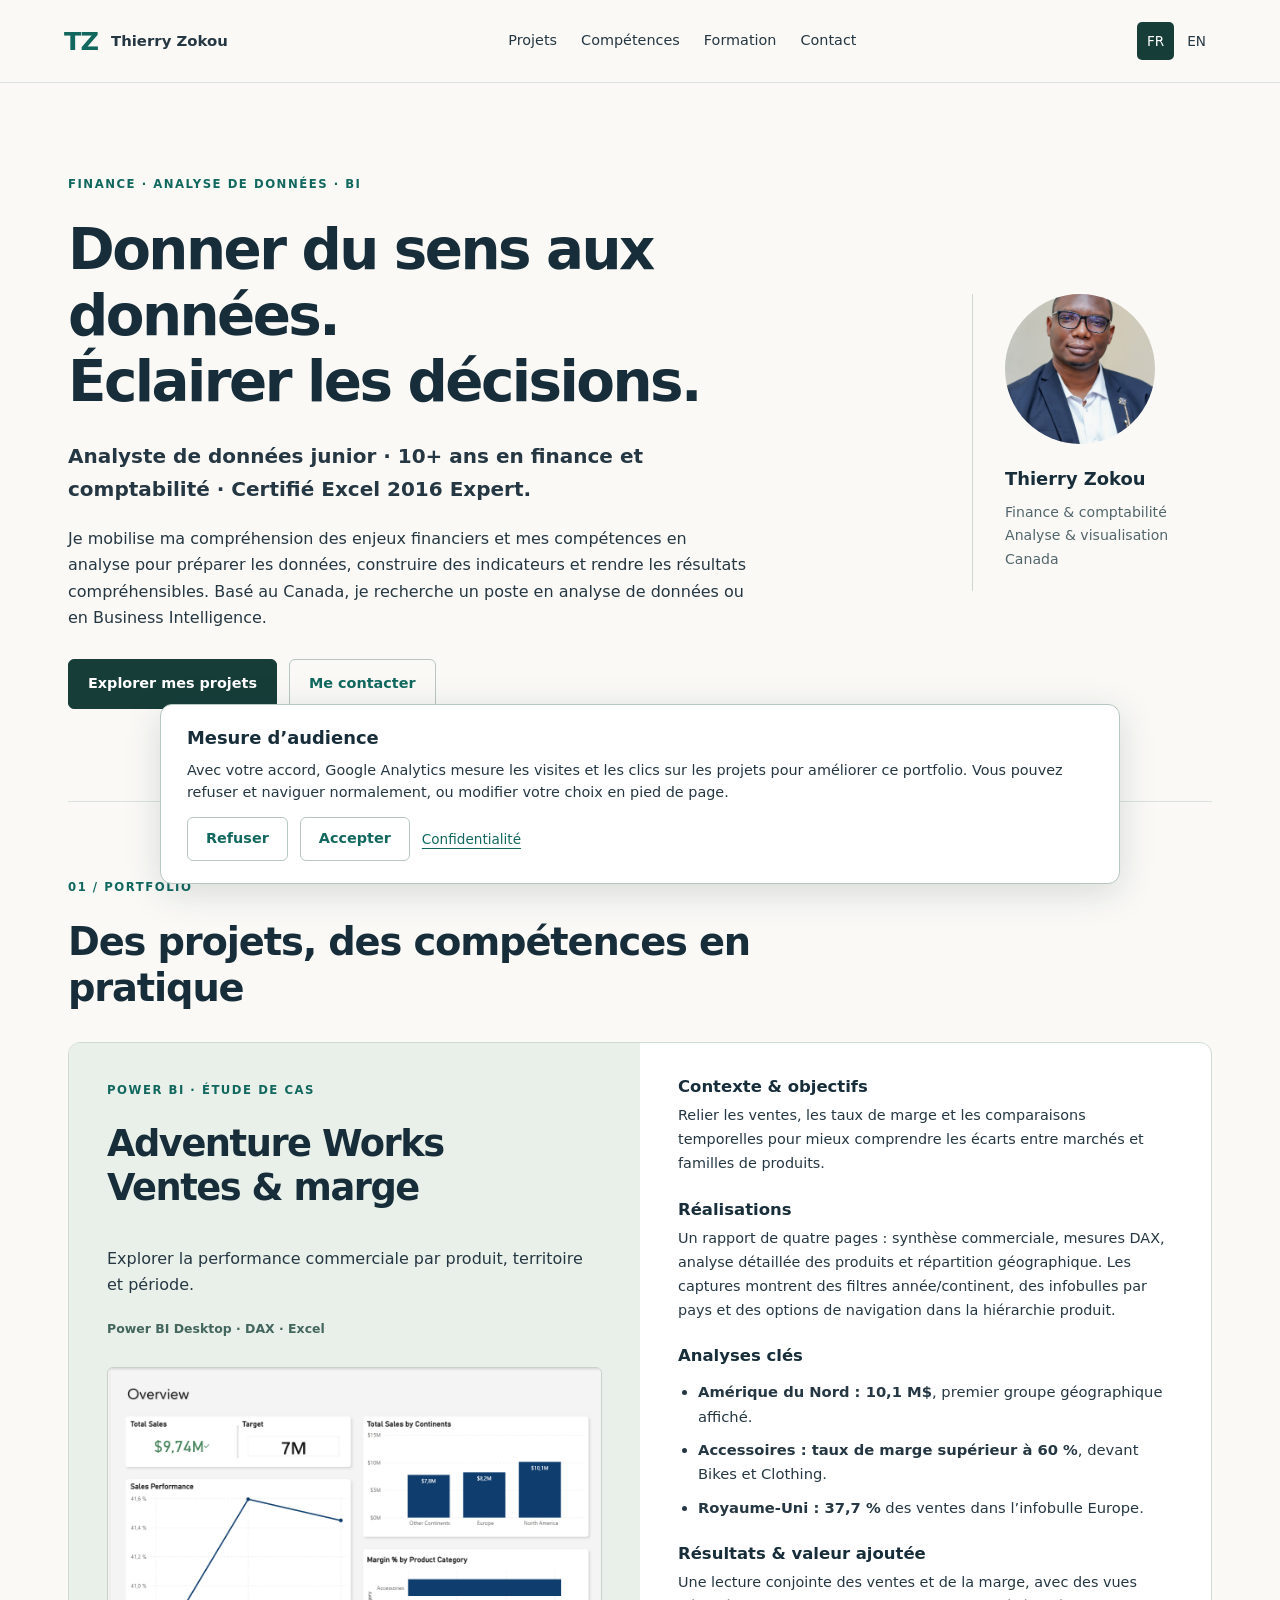
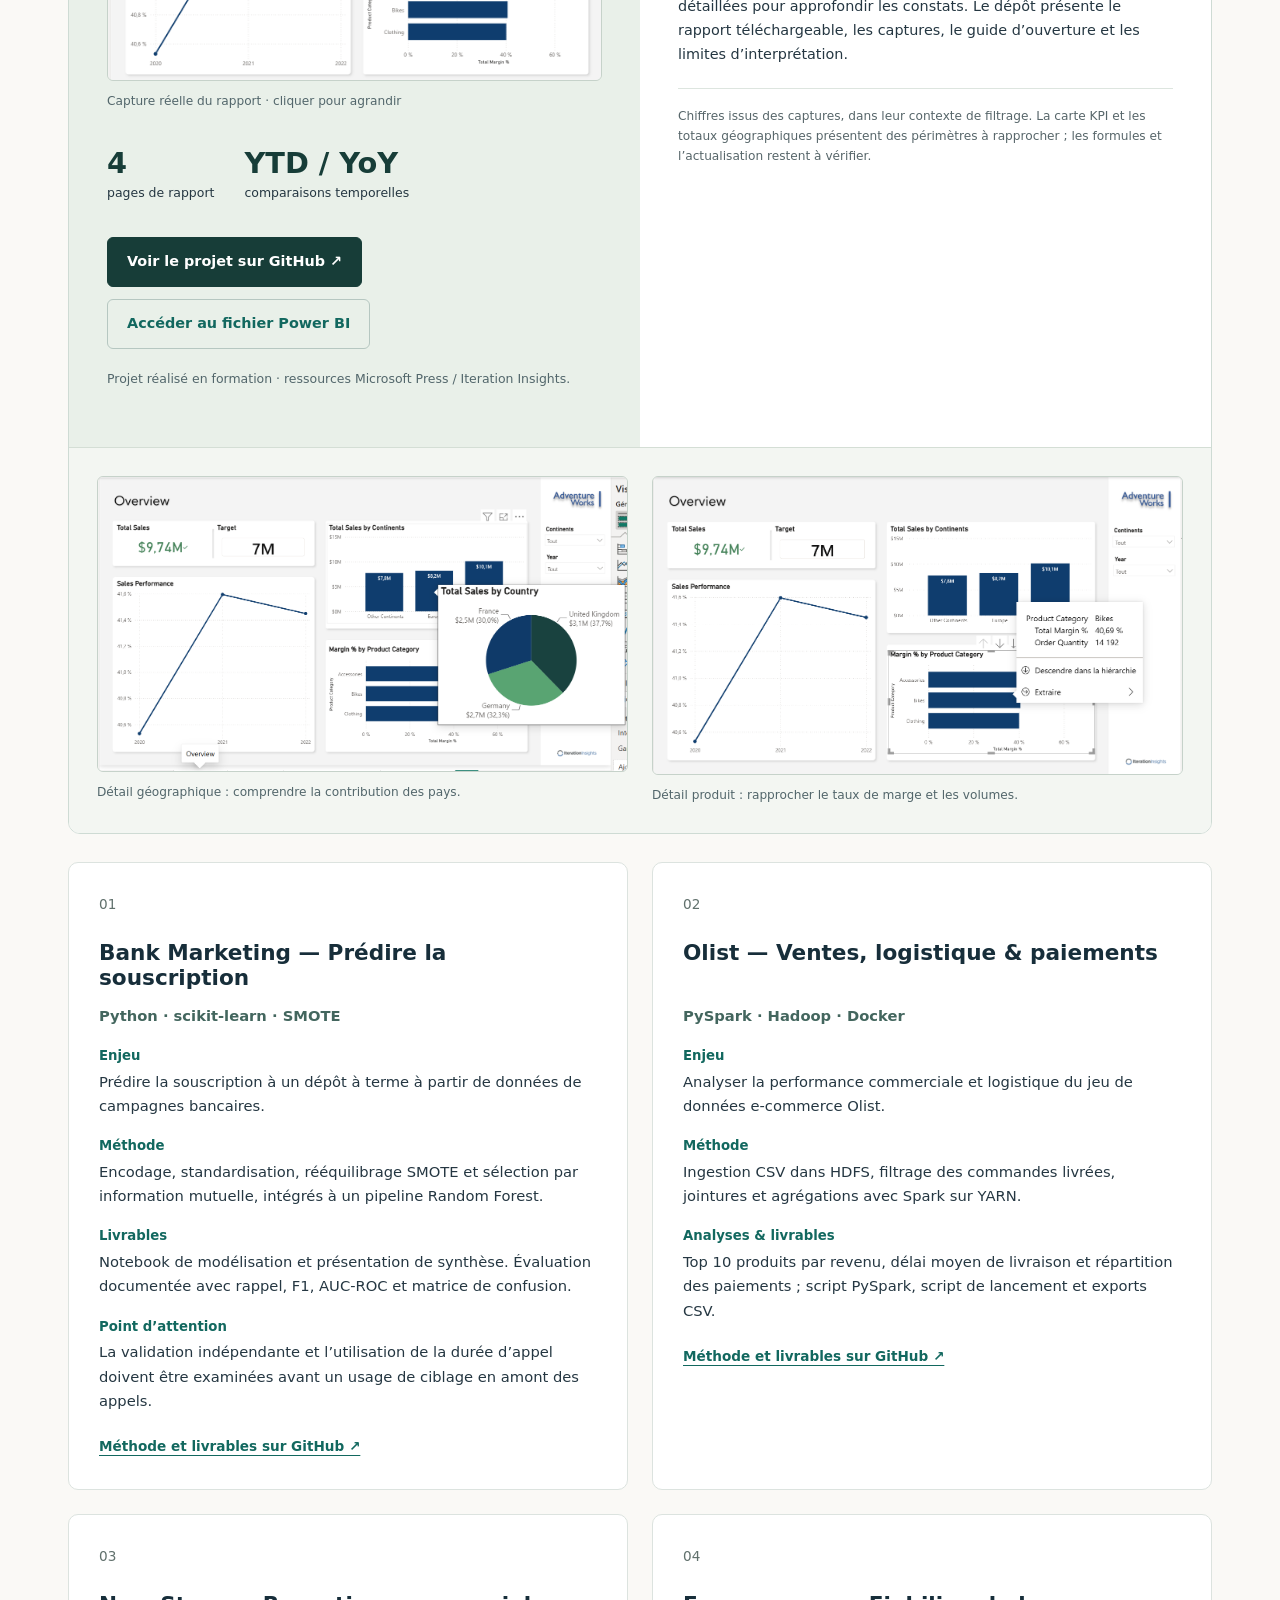
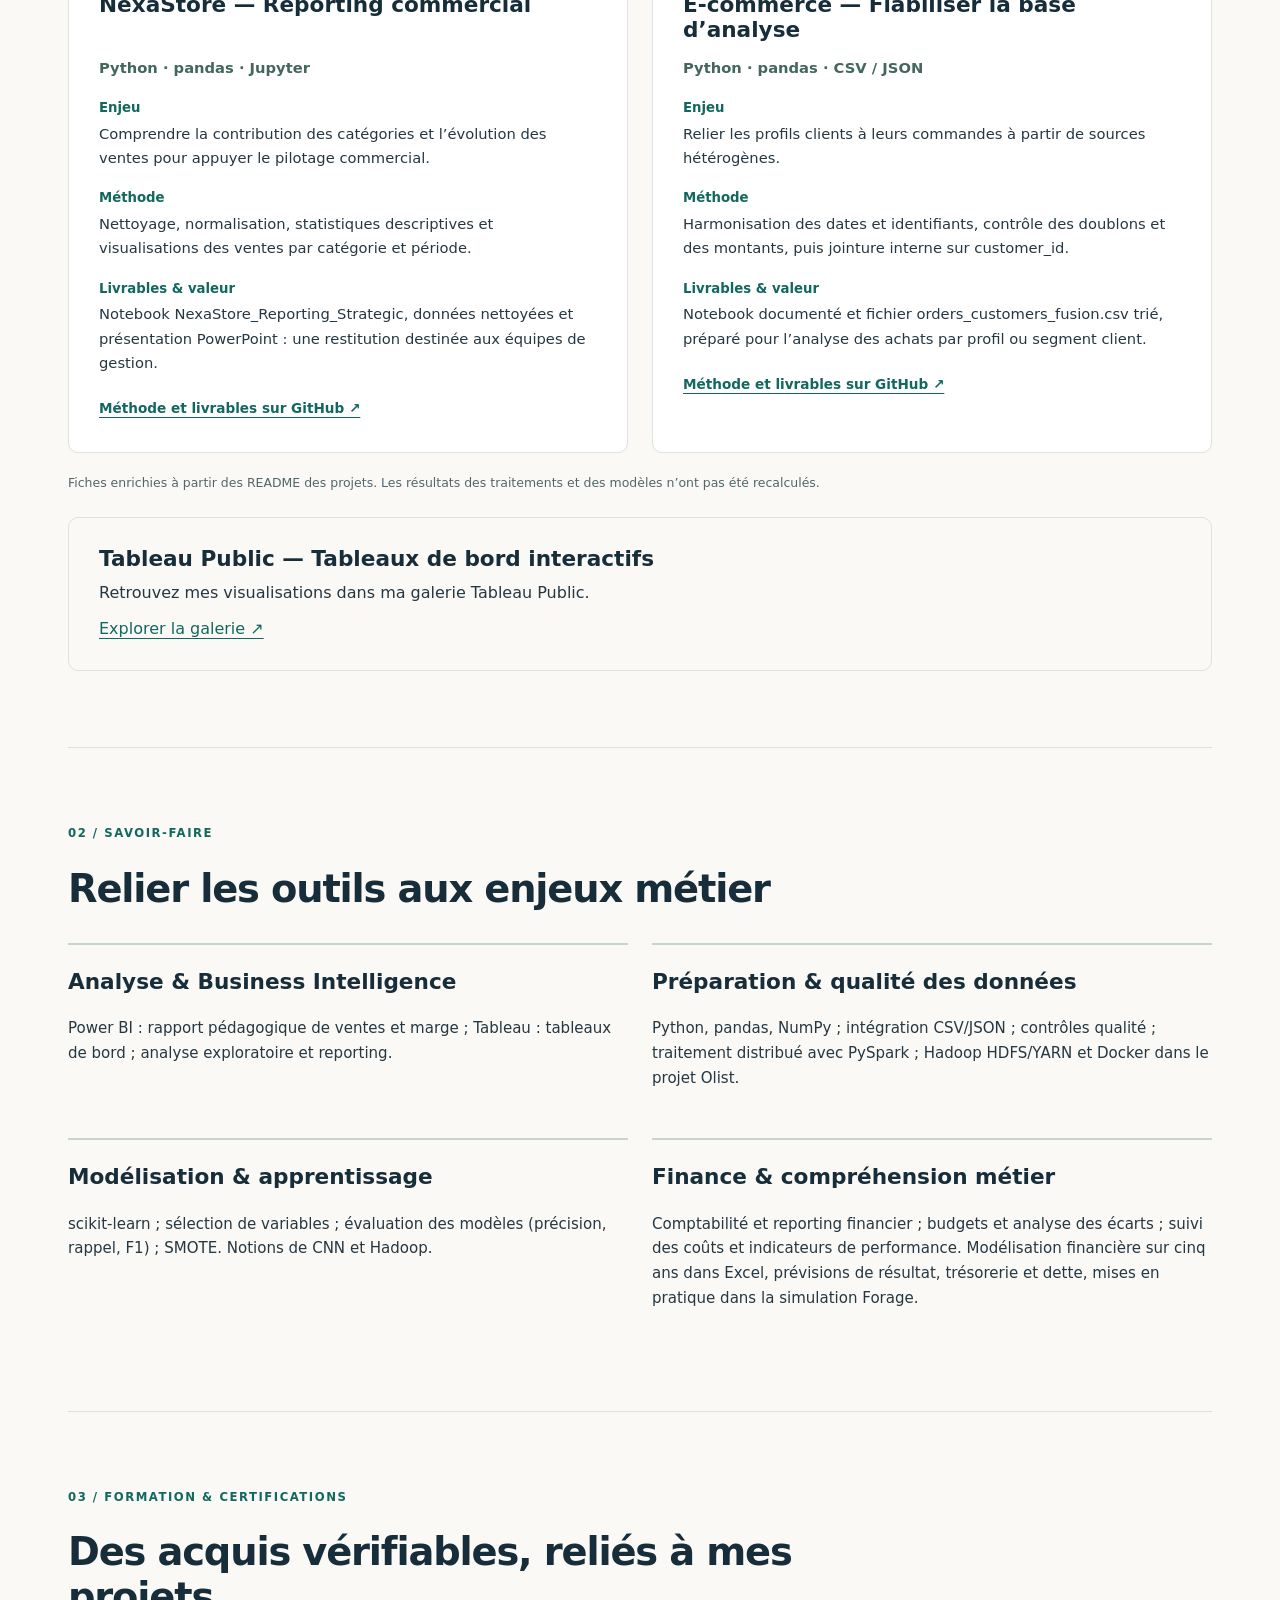
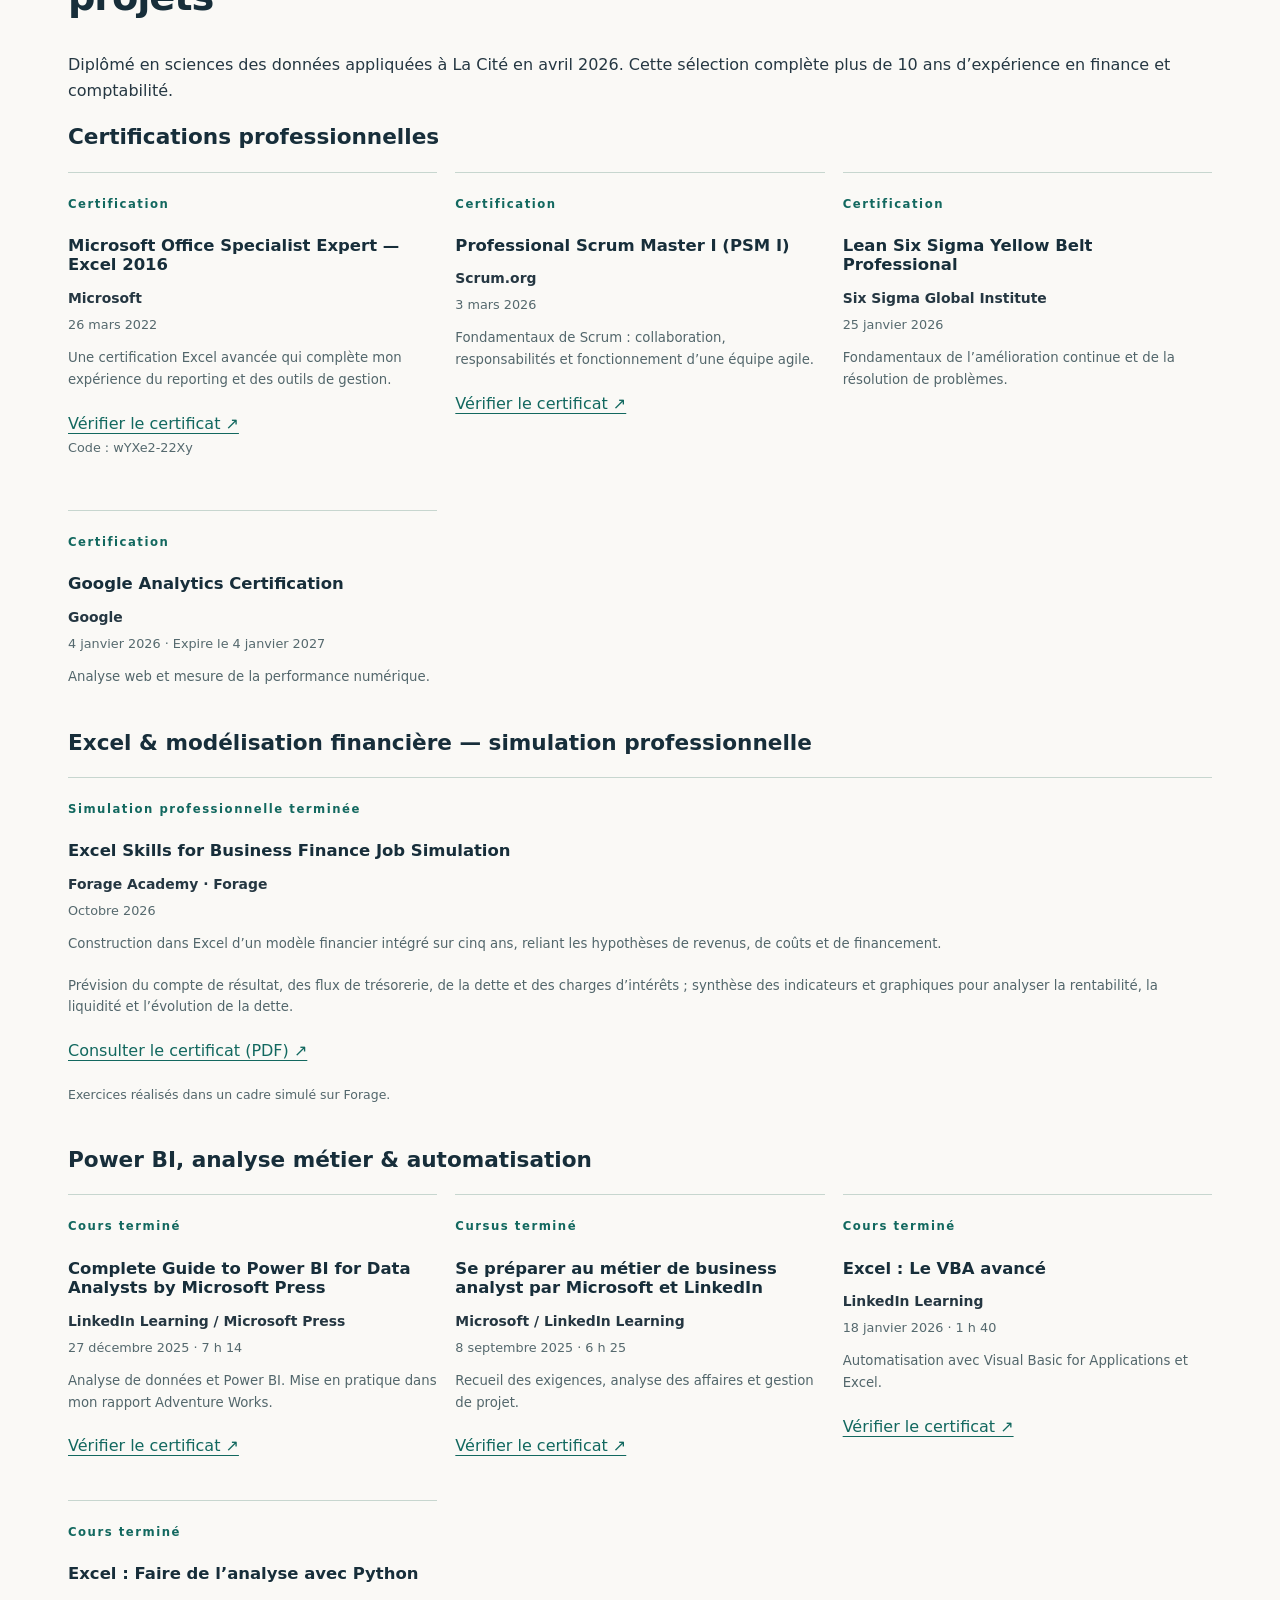
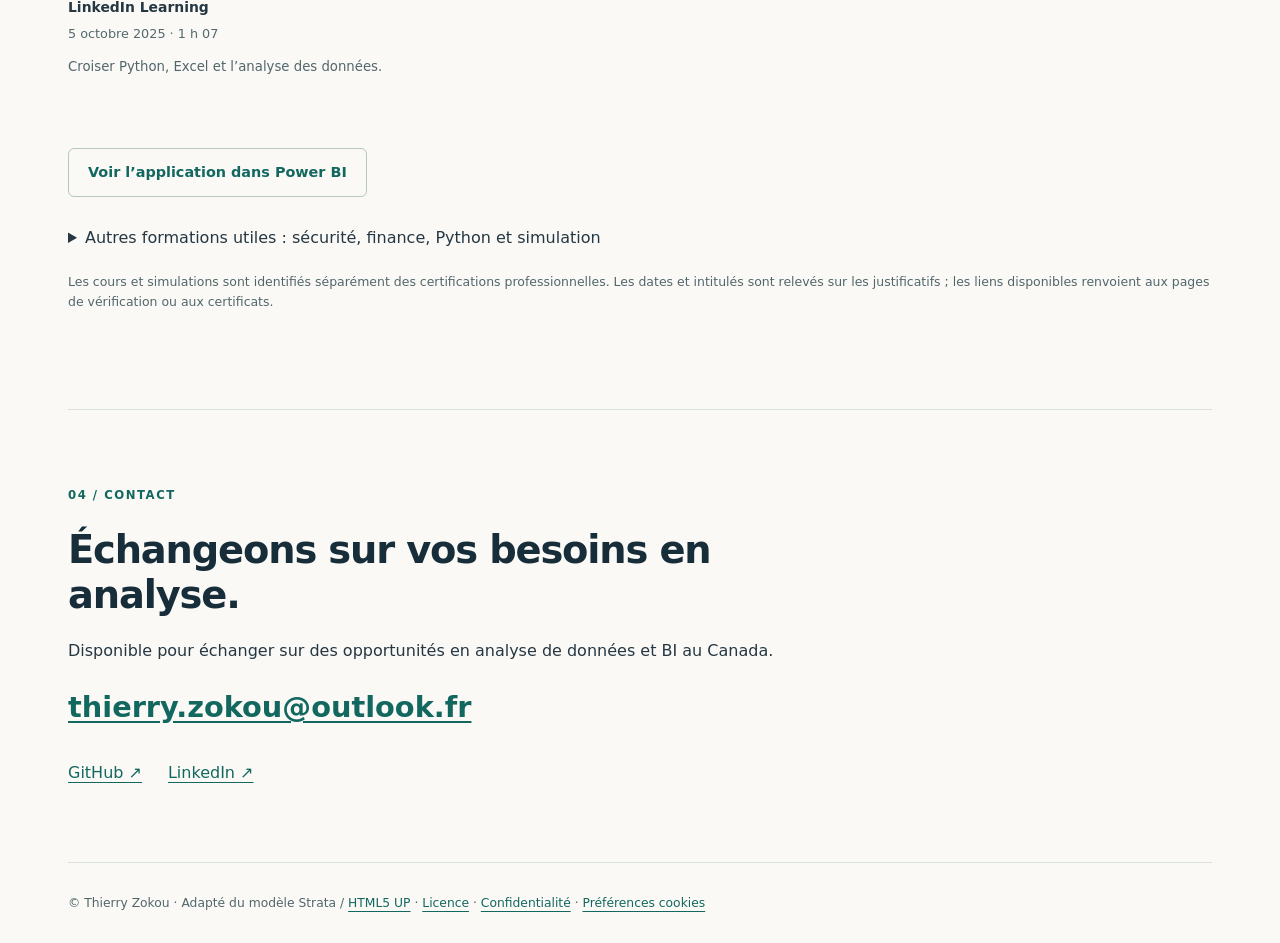
==== commit a9801545: "Add consent-based GA4 tracking and bilingual privacy notice" ====
--- a/index.html
+++ b/index.html
@@ -1,4 +1,4 @@
-<!doctype html><html lang="fr"><head><meta charset="utf-8"><meta name="viewport" content="width=device-width, initial-scale=1"><title>Thierry Zokou | Analyste de données junior · Finance & BI</title><meta name="description" content="Portfolio de Thierry Zokou : analyse de données, Power BI, Python et PySpark, avec une expérience en finance et comptabilité."><link rel="stylesheet" href="assets/css/portfolio.css"></head><body>
+<!doctype html><html lang="fr"><head><meta charset="utf-8"><meta name="viewport" content="width=device-width, initial-scale=1"><title>Thierry Zokou | Analyste de données junior · Finance & BI</title><meta name="description" content="Portfolio de Thierry Zokou : analyse de données, Power BI, Python et PySpark, avec une expérience en finance et comptabilité."><link rel="stylesheet" href="assets/css/portfolio.css"><script defer src="assets/js/analytics.js"></script></head><body>
 <a class="skip" href="#main"><span class="lang-fr " lang="fr">Aller au contenu</span><span class="lang-en " lang="en" hidden>Skip to content</span></a><header class="topbar"><a class="brand" href="#accueil">TZ<span>Thierry Zokou</span></a><nav aria-label="Navigation"><a href="#projets"><span class="lang-fr " lang="fr">Projets</span><span class="lang-en " lang="en" hidden>Projects</span></a><a href="#competences"><span class="lang-fr " lang="fr">Compétences</span><span class="lang-en " lang="en" hidden>Skills</span></a><a href="#certifications"><span class="lang-fr " lang="fr">Formation</span><span class="lang-en " lang="en" hidden>Learning</span></a><a href="#contact"><span class="lang-fr " lang="fr">Contact</span><span class="lang-en " lang="en" hidden>Contact</span></a></nav><div class="languages"><button id="btn-fr" aria-pressed="true" aria-label="Français">FR</button><button id="btn-en" aria-pressed="false" aria-label="English">EN</button></div></header><main id="main"><section class="hero" id="accueil"><div><p class="eyebrow"><span class="lang-fr " lang="fr">FINANCE · ANALYSE DE DONNÉES · BI</span><span class="lang-en " lang="en" hidden>FINANCE · DATA ANALYTICS · BI</span></p><h1 class="lang-fr " lang="fr">Donner du sens aux données.<br>Éclairer les décisions.</h1><h1 class="lang-en " lang="en" hidden>Making sense of data.<br>Informing decisions.</h1><p class="lang-fr lead" lang="fr">Analyste de données junior · 10+ ans en finance et comptabilité · Certifié Excel 2016 Expert.</p><p class="lang-en lead" lang="en" hidden>Junior Data Analyst · 10+ years in finance and accounting · Excel 2016 Expert certified.</p><p class="lang-fr " lang="fr">Je mobilise ma compréhension des enjeux financiers et mes compétences en analyse pour préparer les données, construire des indicateurs et rendre les résultats compréhensibles. Basé au Canada, je recherche un poste en analyse de données ou en Business Intelligence.</p><p class="lang-en " lang="en" hidden>I combine financial understanding with analytical skills to prepare data, build indicators and communicate findings clearly. Based in Canada, I am seeking a role in data analytics or Business Intelligence.</p><div class="actions"><a class="button primary" href="#projets"><span class="lang-fr " lang="fr">Explorer mes projets</span><span class="lang-en " lang="en" hidden>Explore my projects</span></a><a class="button" href="mailto:thierry.zokou@outlook.fr"><span class="lang-fr " lang="fr">Me contacter</span><span class="lang-en " lang="en" hidden>Contact me</span></a></div></div><aside class="profile"><img src="images/avatar.jpg" alt="Thierry Zokou"><p class="name">Thierry Zokou</p><p class="lang-fr " lang="fr">Finance & comptabilité<br>Analyse & visualisation<br>Canada</p><p class="lang-en " lang="en" hidden>Finance & accounting<br>Analytics & visualisation<br>Canada</p></aside></section><section id="projets"><div class="section-heading"><p class="eyebrow">01 / PORTFOLIO</p><h2 class="lang-fr " lang="fr">Des projets, des compétences en pratique</h2><h2 class="lang-en " lang="en" hidden>Projects that put skills into practice</h2></div><article class="featured powerbi-project" id="powerbi"><div class="feature-intro"><p class="eyebrow">POWER BI · <span class="lang-fr " lang="fr">ÉTUDE DE CAS</span><span class="lang-en " lang="en" hidden>CASE STUDY</span></p><h3 class="lang-fr " lang="fr">Adventure Works<br>Ventes & marge</h3><h3 class="lang-en " lang="en" hidden>Adventure Works<br>Sales & margin</h3><p class="lang-fr " lang="fr">Explorer la performance commerciale par produit, territoire et période.</p><p class="lang-en " lang="en" hidden>Explore sales performance across products, territories and time.</p><p class="tags">Power BI Desktop · DAX · Excel</p><figure class="report-preview"><a href="images/powerbi/overview.png" target="_blank" rel="noopener noreferrer"><span class="lang-fr " lang="fr"><img src="images/powerbi/overview.png" width="1138" height="720" loading="lazy" alt="Rapport Power BI : ventes par continent, marge par catégorie et évolution annuelle"></span><span class="lang-en " lang="en" hidden><img src="images/powerbi/overview.png" width="1138" height="720" loading="lazy" alt="Power BI report: sales by continent, category margin and annual margin trend"></span></a><figcaption class="lang-fr " lang="fr">Capture réelle du rapport · cliquer pour agrandir</figcaption><figcaption class="lang-en " lang="en" hidden>Actual report screenshot · click to enlarge</figcaption></figure><div class="metrics"><span><strong>4</strong><span class="lang-fr " lang="fr">pages de rapport</span><span class="lang-en " lang="en" hidden>report pages</span></span><span><strong>YTD / YoY</strong><span class="lang-fr " lang="fr">comparaisons temporelles</span><span class="lang-en " lang="en" hidden>time comparisons</span></span></div><div class="actions"><a class="button primary" href="https://github.com/tzokou/PowerBi" target="_blank" rel="noopener noreferrer"><span class="lang-fr " lang="fr">Voir le projet sur GitHub ↗</span><span class="lang-en " lang="en" hidden>View project on GitHub ↗</span></a><a class="button" href="https://github.com/tzokou/PowerBi/blob/main/sales.pbix" target="_blank" rel="noopener noreferrer"><span class="lang-fr " lang="fr">Accéder au fichier Power BI</span><span class="lang-en " lang="en" hidden>Get the Power BI file</span></a></div><p class="lang-fr training-note" lang="fr">Projet réalisé en formation · ressources Microsoft Press / Iteration Insights.</p><p class="lang-en training-note" lang="en" hidden>Training project · Microsoft Press / Iteration Insights resources.</p></div><div class="feature-details"><h4 class="lang-fr " lang="fr">Contexte & objectifs</h4><h4 class="lang-en " lang="en" hidden>Context & objectives</h4><p class="lang-fr " lang="fr">Relier les ventes, les taux de marge et les comparaisons temporelles pour mieux comprendre les écarts entre marchés et familles de produits.</p><p class="lang-en " lang="en" hidden>Connect sales, margin rates and time comparisons to explore differences between markets and product families.</p><h4 class="lang-fr " lang="fr">Réalisations</h4><h4 class="lang-en " lang="en" hidden>Deliverables</h4><p class="lang-fr " lang="fr">Un rapport de quatre pages : synthèse commerciale, mesures DAX, analyse détaillée des produits et répartition géographique. Les captures montrent des filtres année/continent, des infobulles par pays et des options de navigation dans la hiérarchie produit.</p><p class="lang-en " lang="en" hidden>A four-page report: commercial overview, DAX measures, detailed product analysis and geographic breakdown. Screenshots show year/continent filters, country tooltips and product hierarchy navigation options.</p><h4 class="lang-fr " lang="fr">Analyses clés</h4><h4 class="lang-en " lang="en" hidden>Key findings</h4><div class="lang-fr findings" lang="fr"><ul><li><strong>Amérique du Nord : 10,1 M$</strong>, premier groupe géographique affiché.</li><li><strong>Accessoires : taux de marge supérieur à 60 %</strong>, devant Bikes et Clothing.</li><li><strong>Royaume-Uni : 37,7 %</strong> des ventes dans l’infobulle Europe.</li></ul></div><div class="lang-en findings" lang="en" hidden><ul><li><strong>North America: $10.1M</strong>, the leading displayed geographic group.</li><li><strong>Accessories: margin rate above 60%</strong>, ahead of Bikes and Clothing.</li><li><strong>United Kingdom: 37.7%</strong> of sales within the Europe tooltip.</li></ul></div><h4 class="lang-fr " lang="fr">Résultats & valeur ajoutée</h4><h4 class="lang-en " lang="en" hidden>Results & value</h4><p class="lang-fr " lang="fr">Une lecture conjointe des ventes et de la marge, avec des vues détaillées pour approfondir les constats. Le dépôt présente le rapport téléchargeable, les captures, le guide d’ouverture et les limites d’interprétation.</p><p class="lang-en " lang="en" hidden>A combined view of sales and margin, with details to investigate findings. The repository includes the downloadable report, screenshots, a setup guide and interpretation limits.</p><p class="lang-fr note" lang="fr">Chiffres issus des captures, dans leur contexte de filtrage. La carte KPI et les totaux géographiques présentent des périmètres à rapprocher ; les formules et l’actualisation restent à vérifier.</p><p class="lang-en note" lang="en" hidden>Figures come from screenshots in their filter context. KPI and geographic totals require scope reconciliation; formulas and refresh remain to be verified.</p></div><div class="evidence-gallery"><figure><a href="images/powerbi/country-tooltip-europe.png" target="_blank" rel="noopener noreferrer"><img src="images/powerbi/country-tooltip-europe.png" width="1362" height="757" loading="lazy" alt="Power BI — Europe : United Kingdom 37,7 %, Germany 32,3 %, France 30,0 %"></a><figcaption class="lang-fr " lang="fr">Détail géographique : comprendre la contribution des pays.</figcaption><figcaption class="lang-en " lang="en" hidden>Geographic detail: explore each country’s contribution.</figcaption></figure><figure><a href="images/powerbi/product-drillthrough.png" target="_blank" rel="noopener noreferrer"><img src="images/powerbi/product-drillthrough.png" width="1321" height="741" loading="lazy" alt="Power BI — Bikes : Total Margin 40,69 %, Order Quantity 14 192"></a><figcaption class="lang-fr " lang="fr">Détail produit : rapprocher le taux de marge et les volumes.</figcaption><figcaption class="lang-en " lang="en" hidden>Product detail: compare margin rate and quantity.</figcaption></figure></div></article><div class="project-grid"><article class="project-card"><div class="project-number">01</div><h3 class="lang-fr " lang="fr">Bank Marketing — Prédire la souscription</h3><h3 class="lang-en " lang="en" hidden>Bank Marketing — Predicting subscriptions</h3><p class="tags">Python · scikit-learn · SMOTE</p><h4 class="lang-fr " lang="fr">Enjeu</h4><h4 class="lang-en " lang="en" hidden>Business question</h4><p class="lang-fr " lang="fr">Prédire la souscription à un dépôt à terme à partir de données de campagnes bancaires.</p><p class="lang-en " lang="en" hidden>Predict term-deposit subscriptions using bank marketing campaign data.</p><h4 class="lang-fr " lang="fr">Méthode</h4><h4 class="lang-en " lang="en" hidden>Method</h4><p class="lang-fr " lang="fr">Encodage, standardisation, rééquilibrage SMOTE et sélection par information mutuelle, intégrés à un pipeline Random Forest.</p><p class="lang-en " lang="en" hidden>Encoding, scaling, SMOTE resampling and mutual-information feature selection in a Random Forest pipeline.</p><h4 class="lang-fr " lang="fr">Livrables</h4><h4 class="lang-en " lang="en" hidden>Deliverables</h4><p class="lang-fr " lang="fr">Notebook de modélisation et présentation de synthèse. Évaluation documentée avec rappel, F1, AUC-ROC et matrice de confusion.</p><p class="lang-en " lang="en" hidden>Modelling notebook and summary presentation. Documented evaluation using recall, F1, ROC-AUC and a confusion matrix.</p><h4 class="lang-fr " lang="fr">Point d’attention</h4><h4 class="lang-en " lang="en" hidden>Limitation</h4><p class="lang-fr " lang="fr">La validation indépendante et l’utilisation de la durée d’appel doivent être examinées avant un usage de ciblage en amont des appels.</p><p class="lang-en " lang="en" hidden>Independent validation and the use of call duration must be reviewed before applying the model to pre-call targeting.</p><a href="https://github.com/tzokou/pipeline-ia-pretraitement-bank-marketing" target="_blank" rel="noopener noreferrer"><span class="lang-fr " lang="fr">Méthode et livrables sur GitHub ↗</span><span class="lang-en " lang="en" hidden>Method and deliverables on GitHub ↗</span></a></article><article class="project-card"><div class="project-number">02</div><h3 class="lang-fr " lang="fr">Olist — Ventes, logistique & paiements</h3><h3 class="lang-en " lang="en" hidden>Olist — Sales, logistics & payments</h3><p class="tags">PySpark · Hadoop · Docker</p><h4 class="lang-fr " lang="fr">Enjeu</h4><h4 class="lang-en " lang="en" hidden>Business question</h4><p class="lang-fr " lang="fr">Analyser la performance commerciale et logistique du jeu de données e-commerce Olist.</p><p class="lang-en " lang="en" hidden>Analyse sales and logistics performance in the Olist e-commerce dataset.</p><h4 class="lang-fr " lang="fr">Méthode</h4><h4 class="lang-en " lang="en" hidden>Method</h4><p class="lang-fr " lang="fr">Ingestion CSV dans HDFS, filtrage des commandes livrées, jointures et agrégations avec Spark sur YARN.</p><p class="lang-en " lang="en" hidden>CSV ingestion into HDFS, delivered-order filtering, joins and aggregations with Spark on YARN.</p><h4 class="lang-fr " lang="fr">Analyses & livrables</h4><h4 class="lang-en " lang="en" hidden>Analyses & deliverables</h4><p class="lang-fr " lang="fr">Top 10 produits par revenu, délai moyen de livraison et répartition des paiements ; script PySpark, script de lancement et exports CSV.</p><p class="lang-en " lang="en" hidden>Top 10 products by revenue, average delivery time and payment distribution; PySpark script, run script and CSV exports.</p><a href="https://github.com/tzokou/pipeline-big-data-spark-olist" target="_blank" rel="noopener noreferrer"><span class="lang-fr " lang="fr">Méthode et livrables sur GitHub ↗</span><span class="lang-en " lang="en" hidden>Method and deliverables on GitHub ↗</span></a></article><article class="project-card"><div class="project-number">03</div><h3 class="lang-fr " lang="fr">NexaStore — Reporting commercial</h3><h3 class="lang-en " lang="en" hidden>NexaStore — Commercial reporting</h3><p class="tags">Python · pandas · Jupyter</p><h4 class="lang-fr " lang="fr">Enjeu</h4><h4 class="lang-en " lang="en" hidden>Business question</h4><p class="lang-fr " lang="fr">Comprendre la contribution des catégories et l’évolution des ventes pour appuyer le pilotage commercial.</p><p class="lang-en " lang="en" hidden>Understand category contributions and sales trends to support commercial decisions.</p><h4 class="lang-fr " lang="fr">Méthode</h4><h4 class="lang-en " lang="en" hidden>Method</h4><p class="lang-fr " lang="fr">Nettoyage, normalisation, statistiques descriptives et visualisations des ventes par catégorie et période.</p><p class="lang-en " lang="en" hidden>Cleaning, standardisation, descriptive statistics and sales visualisations by category and time period.</p><h4 class="lang-fr " lang="fr">Livrables & valeur</h4><h4 class="lang-en " lang="en" hidden>Deliverables & value</h4><p class="lang-fr " lang="fr">Notebook NexaStore_Reporting_Strategic, données nettoyées et présentation PowerPoint : une restitution destinée aux équipes de gestion.</p><p class="lang-en " lang="en" hidden>NexaStore_Reporting_Strategic notebook, cleaned data and PowerPoint presentation for a management audience.</p><a href="https://github.com/tzokou/analyse-nexastore-reporting" target="_blank" rel="noopener noreferrer"><span class="lang-fr " lang="fr">Méthode et livrables sur GitHub ↗</span><span class="lang-en " lang="en" hidden>Method and deliverables on GitHub ↗</span></a></article><article class="project-card"><div class="project-number">04</div><h3 class="lang-fr " lang="fr">E-commerce — Fiabiliser la base d’analyse</h3><h3 class="lang-en " lang="en" hidden>E-commerce — Building a reliable analysis dataset</h3><p class="tags">Python · pandas · CSV / JSON</p><h4 class="lang-fr " lang="fr">Enjeu</h4><h4 class="lang-en " lang="en" hidden>Business question</h4><p class="lang-fr " lang="fr">Relier les profils clients à leurs commandes à partir de sources hétérogènes.</p><p class="lang-en " lang="en" hidden>Connect customer profiles with their orders using different source formats.</p><h4 class="lang-fr " lang="fr">Méthode</h4><h4 class="lang-en " lang="en" hidden>Method</h4><p class="lang-fr " lang="fr">Harmonisation des dates et identifiants, contrôle des doublons et des montants, puis jointure interne sur customer_id.</p><p class="lang-en " lang="en" hidden>Standardise dates and identifiers, check duplicates and amounts, then perform an inner join on customer_id.</p><h4 class="lang-fr " lang="fr">Livrables & valeur</h4><h4 class="lang-en " lang="en" hidden>Deliverables & value</h4><p class="lang-fr " lang="fr">Notebook documenté et fichier orders_customers_fusion.csv trié, préparé pour l’analyse des achats par profil ou segment client.</p><p class="lang-en " lang="en" hidden>Documented notebook and sorted orders_customers_fusion.csv, prepared for purchase analysis by customer profile or segment.</p><a href="https://github.com/tzokou/fusion-validation-donnees-ecommerce" target="_blank" rel="noopener noreferrer"><span class="lang-fr " lang="fr">Méthode et livrables sur GitHub ↗</span><span class="lang-en " lang="en" hidden>Method and deliverables on GitHub ↗</span></a></article></div><p class="lang-fr source-note" lang="fr">Fiches enrichies à partir des README des projets. Les résultats des traitements et des modèles n’ont pas été recalculés.</p><p class="lang-en source-note" lang="en" hidden>Project summaries expanded using their READMEs. Processing outputs and model results have not been recalculated.</p><div class="tableau-callout"><h3 class="lang-fr " lang="fr">Tableau Public — Tableaux de bord interactifs</h3><h3 class="lang-en " lang="en" hidden>Tableau Public — Interactive dashboards</h3><p class="lang-fr " lang="fr">Retrouvez mes visualisations dans ma galerie Tableau Public.</p><p class="lang-en " lang="en" hidden>Browse my visualisations on Tableau Public.</p><a href="https://public.tableau.com/app/profile/thierry.pascal.zokou.tchokonthe/vizzes" target="_blank" rel="noopener noreferrer"><span class="lang-fr " lang="fr">Explorer la galerie ↗</span><span class="lang-en " lang="en" hidden>Explore the gallery ↗</span></a></div></section><section id="competences"><p class="eyebrow">02 / <span class="lang-fr " lang="fr">SAVOIR-FAIRE</span><span class="lang-en " lang="en" hidden>SKILLS</span></p><h2 class="lang-fr " lang="fr">Relier les outils aux enjeux métier</h2><h2 class="lang-en " lang="en" hidden>Connecting tools to business needs</h2><div class="skill-grid"><article><h3 class="lang-fr " lang="fr">Analyse & Business Intelligence</h3><h3 class="lang-en " lang="en" hidden>Analytics & Business Intelligence</h3><p class="lang-fr " lang="fr">Power BI : rapport pédagogique de ventes et marge ; Tableau : tableaux de bord ; analyse exploratoire et reporting.</p><p class="lang-en " lang="en" hidden>Power BI: sales and margin training report; Tableau: dashboards; exploratory analysis and reporting.</p></article><article><h3 class="lang-fr " lang="fr">Préparation & qualité des données</h3><h3 class="lang-en " lang="en" hidden>Data Preparation & Quality</h3><p class="lang-fr " lang="fr">Python, pandas, NumPy ; intégration CSV/JSON ; contrôles qualité ; traitement distribué avec PySpark ; Hadoop HDFS/YARN et Docker dans le projet Olist.</p><p class="lang-en " lang="en" hidden>Python, pandas, NumPy; CSV/JSON integration; quality checks; distributed processing with PySpark.</p></article><article><h3 class="lang-fr " lang="fr">Modélisation & apprentissage</h3><h3 class="lang-en " lang="en" hidden>Modelling & Machine Learning</h3><p class="lang-fr " lang="fr">scikit-learn ; sélection de variables ; évaluation des modèles (précision, rappel, F1) ; SMOTE. Notions de CNN et Hadoop.</p><p class="lang-en " lang="en" hidden>scikit-learn; feature selection; model evaluation (accuracy, recall, F1); SMOTE. Basic knowledge of CNNs and Hadoop.</p></article><article><h3 class="lang-fr " lang="fr">Finance & compréhension métier</h3><h3 class="lang-en " lang="en" hidden>Finance & Business Understanding</h3><p class="lang-fr " lang="fr">Comptabilité et reporting financier ; budgets et analyse des écarts ; suivi des coûts et indicateurs de performance. Modélisation financière sur cinq ans dans Excel, prévisions de résultat, trésorerie et dette, mises en pratique dans la simulation Forage.</p><p class="lang-en " lang="en" hidden>Accounting and financial reporting; budgets and variance analysis; cost and performance indicator monitoring. Five-year financial modelling in Excel, with profit and loss, cash flow and debt forecasts practised in the Forage simulation.</p></article></div></section><section id="certifications"><p class="eyebrow">03 / <span class="lang-fr " lang="fr">FORMATION & CERTIFICATIONS</span><span class="lang-en " lang="en" hidden>LEARNING & CREDENTIALS</span></p><h2 class="lang-fr " lang="fr">Des acquis vérifiables, reliés à mes projets</h2><h2 class="lang-en " lang="en" hidden>Verifiable learning, connected to my projects</h2><p class="lang-fr " lang="fr">Diplômé en sciences des données appliquées à La Cité en avril 2026. Cette sélection complète plus de 10 ans d’expérience en finance et comptabilité.</p><p class="lang-en " lang="en" hidden>Applied Data Science graduate from La Cité, April 2026. This selection complements over 10 years of experience in finance and accounting.</p><h3 class="lang-fr " lang="fr">Certifications professionnelles</h3><h3 class="lang-en " lang="en" hidden>Professional certifications</h3><div class="cert-grid"><article class="cert-card"><div class="cert-content"><p class="lang-fr eyebrow" lang="fr">Certification</p><p class="lang-en eyebrow" lang="en" hidden>Certification</p><h3>Microsoft Office Specialist Expert — Excel 2016</h3><p class="cert-org">Microsoft</p><p class="lang-fr cert-date" lang="fr">26 mars 2022</p><p class="lang-en cert-date" lang="en" hidden>March 26, 2022</p><p class="lang-fr cert-desc" lang="fr">Une certification Excel avancée qui complète mon expérience du reporting et des outils de gestion.</p><p class="lang-en cert-desc" lang="en" hidden>An advanced Excel credential complementing my reporting and management-tool experience.</p><a href="https://verify.certiport.com" target="_blank" rel="noopener noreferrer"><span class="lang-fr " lang="fr">Vérifier le certificat ↗</span><span class="lang-en " lang="en" hidden>Verify credential ↗</span></a><p class="cert-date">Code : wYXe2-22Xy</p></div></article><article class="cert-card"><div class="cert-content"><p class="lang-fr eyebrow" lang="fr">Certification</p><p class="lang-en eyebrow" lang="en" hidden>Certification</p><h3>Professional Scrum Master I (PSM I)</h3><p class="cert-org">Scrum.org</p><p class="lang-fr cert-date" lang="fr">3 mars 2026</p><p class="lang-en cert-date" lang="en" hidden>March 3, 2026</p><p class="lang-fr cert-desc" lang="fr">Fondamentaux de Scrum : collaboration, responsabilités et fonctionnement d’une équipe agile.</p><p class="lang-en cert-desc" lang="en" hidden>Scrum fundamentals: collaboration, accountabilities and agile teamwork.</p><a href="https://www.scrum.org/certificates/1300723" target="_blank" rel="noopener noreferrer"><span class="lang-fr " lang="fr">Vérifier le certificat ↗</span><span class="lang-en " lang="en" hidden>Verify credential ↗</span></a></div></article><article class="cert-card"><div class="cert-content"><p class="lang-fr eyebrow" lang="fr">Certification</p><p class="lang-en eyebrow" lang="en" hidden>Certification</p><h3>Lean Six Sigma Yellow Belt Professional</h3><p class="cert-org">Six Sigma Global Institute</p><p class="lang-fr cert-date" lang="fr">25 janvier 2026</p><p class="lang-en cert-date" lang="en" hidden>January 25, 2026</p><p class="lang-fr cert-desc" lang="fr">Fondamentaux de l’amélioration continue et de la résolution de problèmes.</p><p class="lang-en cert-desc" lang="en" hidden>Foundations of continuous improvement and problem solving.</p></div></article><article class="cert-card"><div class="cert-content"><p class="lang-fr eyebrow" lang="fr">Certification</p><p class="lang-en eyebrow" lang="en" hidden>Certification</p><h3>Google Analytics Certification</h3><p class="cert-org">Google</p><p class="lang-fr cert-date" lang="fr">4 janvier 2026 · Expire le 4 janvier 2027</p><p class="lang-en cert-date" lang="en" hidden>January 4, 2026 · Expires January 4, 2027</p><p class="lang-fr cert-desc" lang="fr">Analyse web et mesure de la performance numérique.</p><p class="lang-en cert-desc" lang="en" hidden>Web analytics and digital performance measurement.</p></div></article></div><h3 class="lang-fr " lang="fr">Excel &amp; modélisation financière — simulation professionnelle</h3><h3 class="lang-en " lang="en" hidden>Excel &amp; financial modelling — job simulation</h3>
 <div><article class="cert-card" id="forage-excel"><div class="cert-content">
 <p class="lang-fr eyebrow" lang="fr">Simulation professionnelle terminée</p><p class="lang-en eyebrow" lang="en" hidden>Completed job simulation</p>
@@ -8,4 +8,4 @@
 <p class="lang-fr cert-desc" lang="fr">Prévision du compte de résultat, des flux de trésorerie, de la dette et des charges d’intérêts ; synthèse des indicateurs et graphiques pour analyser la rentabilité, la liquidité et l’évolution de la dette.</p><p class="lang-en cert-desc" lang="en" hidden>Forecast profit and loss, cash flow, debt and interest expense; presented linked metrics and charts to assess profitability, liquidity and debt trends.</p>
 <a href="assets/certificates/forage-excel-business-finance.pdf" target="_blank" rel="noopener noreferrer"><span class="lang-fr " lang="fr">Consulter le certificat (PDF) ↗</span><span class="lang-en " lang="en" hidden>View certificate (PDF) ↗</span></a>
 <p class="lang-fr training-note" lang="fr">Exercices réalisés dans un cadre simulé sur Forage.</p><p class="lang-en training-note" lang="en" hidden>Practical exercises completed in a simulated setting on Forage.</p>
-</div></article></div><h3 class="lang-fr " lang="fr">Power BI, analyse métier & automatisation</h3><h3 class="lang-en " lang="en" hidden>Power BI, business analysis & automation</h3><div class="cert-grid"><article class="cert-card"><div class="cert-content"><p class="lang-fr eyebrow" lang="fr">Cours terminé</p><p class="lang-en eyebrow" lang="en" hidden>Completed course</p><h3>Complete Guide to Power BI for Data Analysts by Microsoft Press</h3><p class="cert-org">LinkedIn Learning / Microsoft Press</p><p class="lang-fr cert-date" lang="fr">27 décembre 2025 · 7 h 14</p><p class="lang-en cert-date" lang="en" hidden>December 27, 2025 · 7 h 14</p><p class="lang-fr cert-desc" lang="fr">Analyse de données et Power BI. Mise en pratique dans mon rapport Adventure Works.</p><p class="lang-en cert-desc" lang="en" hidden>Data analysis and Power BI, put into practice in my Adventure Works report.</p><a href="https://www.linkedin.com/learning/certificates/f79cf13578fb5e3f33133ad36eb710c1b77cc9664c8ce93c91500faf8bf8b4cd/" target="_blank" rel="noopener noreferrer"><span class="lang-fr " lang="fr">Vérifier le certificat ↗</span><span class="lang-en " lang="en" hidden>Verify credential ↗</span></a></div></article><article class="cert-card"><div class="cert-content"><p class="lang-fr eyebrow" lang="fr">Cursus terminé</p><p class="lang-en eyebrow" lang="en" hidden>Completed learning path</p><h3>Se préparer au métier de business analyst par Microsoft et LinkedIn</h3><p class="cert-org">Microsoft / LinkedIn Learning</p><p class="lang-fr cert-date" lang="fr">8 septembre 2025 · 6 h 25</p><p class="lang-en cert-date" lang="en" hidden>September 8, 2025 · 6 h 25</p><p class="lang-fr cert-desc" lang="fr">Recueil des exigences, analyse des affaires et gestion de projet.</p><p class="lang-en cert-desc" lang="en" hidden>Requirements gathering, business analysis and project management.</p><a href="https://www.linkedin.com/learning/certificates/b40d3294e7fdd52cc132f95c213792faf2395753a444d8ff9e062b4d8ef28e44/" target="_blank" rel="noopener noreferrer"><span class="lang-fr " lang="fr">Vérifier le certificat ↗</span><span class="lang-en " lang="en" hidden>Verify credential ↗</span></a></div></article><article class="cert-card"><div class="cert-content"><p class="lang-fr eyebrow" lang="fr">Cours terminé</p><p class="lang-en eyebrow" lang="en" hidden>Completed course</p><h3>Excel : Le VBA avancé</h3><p class="cert-org">LinkedIn Learning</p><p class="lang-fr cert-date" lang="fr">18 janvier 2026 · 1 h 40</p><p class="lang-en cert-date" lang="en" hidden>January 18, 2026 · 1 h 40</p><p class="lang-fr cert-desc" lang="fr">Automatisation avec Visual Basic for Applications et Excel.</p><p class="lang-en cert-desc" lang="en" hidden>Automation with Visual Basic for Applications and Excel.</p><a href="https://www.linkedin.com/learning/certificates/345053ec3d09ea7d6e7da31dd39109680e4abcf6d45f4ca066d7d3484d86c548/" target="_blank" rel="noopener noreferrer"><span class="lang-fr " lang="fr">Vérifier le certificat ↗</span><span class="lang-en " lang="en" hidden>Verify credential ↗</span></a></div></article><article class="cert-card"><div class="cert-content"><p class="lang-fr eyebrow" lang="fr">Cours terminé</p><p class="lang-en eyebrow" lang="en" hidden>Completed course</p><h3>Excel : Faire de l’analyse avec Python</h3><p class="cert-org">LinkedIn Learning</p><p class="lang-fr cert-date" lang="fr">5 octobre 2025 · 1 h 07</p><p class="lang-en cert-date" lang="en" hidden>October 5, 2025 · 1 h 07</p><p class="lang-fr cert-desc" lang="fr">Croiser Python, Excel et l’analyse des données.</p><p class="lang-en cert-desc" lang="en" hidden>Combining Python, Excel and data analysis.</p></div></article></div><div class="actions"><a class="button" href="#powerbi"><span class="lang-fr " lang="fr">Voir l’application dans Power BI</span><span class="lang-en " lang="en" hidden>See the Power BI application</span></a></div><details style="margin-top:28px"><summary><span class="lang-fr " lang="fr">Autres formations utiles : sécurité, finance, Python et simulation</span><span class="lang-en " lang="en" hidden>More learning: security, finance, Python and simulation</span></summary><div class="cert-grid"><article class="cert-card"><div class="cert-content"><p class="lang-fr eyebrow" lang="fr">Attestation de suivi</p><p class="lang-en eyebrow" lang="en" hidden>Course completion</p><h3>SecNumacadémie — sensibilisation à la cybersécurité</h3><p class="cert-org">ANSSI / SecNumacadémie</p><p class="lang-fr cert-date" lang="fr">20 février 2026</p><p class="lang-en cert-date" lang="en" hidden>February 20, 2026</p><p class="lang-fr cert-desc" lang="fr">Quatre modules validés : sécurité de l’information, authentification, Internet et poste de travail.</p><p class="lang-en cert-desc" lang="en" hidden>Four completed modules: information security, authentication, Internet and workstation security.</p></div></article><article class="cert-card"><div class="cert-content"><p class="lang-fr eyebrow" lang="fr">Simulation professionnelle</p><p class="lang-en eyebrow" lang="en" hidden>Job simulation</p><h3>Deloitte — Data Analytics Job Simulation</h3><p class="cert-org">Forage</p><p class="lang-fr cert-date" lang="fr">19 février 2026</p><p class="lang-en cert-date" lang="en" hidden>February 19, 2026</p><p class="lang-fr cert-desc" lang="fr">Exercices en analyse de données et technologie forensique, dans un cadre simulé.</p><p class="lang-en cert-desc" lang="en" hidden>Practical exercises in data analysis and forensic technology in a simulated setting.</p></div></article><article class="cert-card"><div class="cert-content"><p class="lang-fr eyebrow" lang="fr">MOOC terminé</p><p class="lang-en eyebrow" lang="en" hidden>Completed MOOC</p><h3>Comptabilité de gestion et pratique du tableur</h3><p class="cert-org">Université de Montpellier / FUN</p><p class="lang-fr cert-date" lang="fr">5 mai 2022</p><p class="lang-en cert-date" lang="en" hidden>May 5, 2022</p><p class="lang-fr cert-desc" lang="fr">Un complément à mon expérience en finance et à l’usage du tableur.</p><p class="lang-en cert-desc" lang="en" hidden>Further learning supporting my finance background and spreadsheet practice.</p></div></article><article class="cert-card"><div class="cert-content"><p class="lang-fr eyebrow" lang="fr">Certificat de formation</p><p class="lang-en eyebrow" lang="en" hidden>Training certificate</p><h3>Comptabilité et Finances</h3><p class="cert-org">Académie Canadienne de Management et de Technologie</p><p class="lang-fr cert-date" lang="fr">11 août 2022</p><p class="lang-en cert-date" lang="en" hidden>August 11, 2022</p><p class="lang-fr cert-desc" lang="fr">Formation complémentaire en comptabilité et finance.</p><p class="lang-en cert-desc" lang="en" hidden>Additional learning in accounting and finance.</p></div></article><article class="cert-card"><div class="cert-content"><p class="lang-fr eyebrow" lang="fr">Certificat de formation</p><p class="lang-en eyebrow" lang="en" hidden>Training certificate</p><h3>Performance financière</h3><p class="cert-org">Académie Canadienne de Management et de Technologie</p><p class="lang-fr cert-date" lang="fr">10 août 2022</p><p class="lang-en cert-date" lang="en" hidden>August 10, 2022</p><p class="lang-fr cert-desc" lang="fr">Formation complémentaire à la lecture de la performance financière.</p><p class="lang-en cert-desc" lang="en" hidden>Additional learning in financial performance.</p></div></article><article class="cert-card"><div class="cert-content"><p class="lang-fr eyebrow" lang="fr">Cours terminé</p><p class="lang-en eyebrow" lang="en" hidden>Completed course</p><h3>Python : Les fonctions pour la data science</h3><p class="cert-org">LinkedIn Learning</p><p class="lang-fr cert-date" lang="fr">15 février 2025 · 1 h 30</p><p class="lang-en cert-date" lang="en" hidden>February 15, 2025 · 1 h 30</p><p class="lang-fr cert-desc" lang="fr">Python et science des données.</p><p class="lang-en cert-desc" lang="en" hidden>Python and data science.</p><a href="https://www.linkedin.com/learning/certificates/3f1341893e374679c8faff0c961eda1cee8d2cc2f955cfec0b3636108b5b9f33/" target="_blank" rel="noopener noreferrer"><span class="lang-fr " lang="fr">Vérifier le certificat ↗</span><span class="lang-en " lang="en" hidden>Verify credential ↗</span></a></div></article><article class="cert-card"><div class="cert-content"><p class="lang-fr eyebrow" lang="fr">Cours terminé</p><p class="lang-en eyebrow" lang="en" hidden>Completed course</p><h3>Excel : Utiliser Python dans vos formules</h3><p class="cert-org">LinkedIn Learning</p><p class="lang-fr cert-date" lang="fr">28 décembre 2025 · 24 min</p><p class="lang-en cert-date" lang="en" hidden>December 28, 2025 · 24 min</p><p class="lang-fr cert-desc" lang="fr">Utilisation de Python dans Excel.</p><p class="lang-en cert-desc" lang="en" hidden>Using Python in Excel.</p><a href="https://www.linkedin.com/learning/certificates/24099bdcbaa346b37dd2e647eab291b884e9a3c24422109fcdbc5799fe42040b/" target="_blank" rel="noopener noreferrer"><span class="lang-fr " lang="fr">Vérifier le certificat ↗</span><span class="lang-en " lang="en" hidden>Verify credential ↗</span></a></div></article><article class="cert-card"><div class="cert-content"><p class="lang-fr eyebrow" lang="fr">Cours terminé</p><p class="lang-en eyebrow" lang="en" hidden>Completed course</p><h3>L’essentiel de MongoDB 4</h3><p class="cert-org">LinkedIn Learning</p><p class="lang-fr cert-date" lang="fr">21 juin 2025 · 2 h 08</p><p class="lang-en cert-date" lang="en" hidden>June 21, 2025 · 2 h 08</p><p class="lang-fr cert-desc" lang="fr">Bases du travail avec MongoDB.</p><p class="lang-en cert-desc" lang="en" hidden>Foundations of working with MongoDB.</p><a href="https://www.linkedin.com/learning/certificates/28332e3dca0ffce28eb04bf97ca6d48a8deb718b7a2781057e5f5e89e214cf13/" target="_blank" rel="noopener noreferrer"><span class="lang-fr " lang="fr">Vérifier le certificat ↗</span><span class="lang-en " lang="en" hidden>Verify credential ↗</span></a></div></article></div></details><p class="lang-fr source-note" lang="fr">Les cours et simulations sont identifiés séparément des certifications professionnelles. Les dates et intitulés sont relevés sur les justificatifs ; les liens disponibles renvoient aux pages de vérification ou aux certificats.</p><p class="lang-en source-note" lang="en" hidden>Courses and simulations are distinguished from professional certifications. Dates and titles come from supporting documents; available links lead to verification pages or certificate documents.</p></section><section id="contact" class="contact"><p class="eyebrow">04 / CONTACT</p><h2 class="lang-fr " lang="fr">Échangeons sur vos besoins en analyse.</h2><h2 class="lang-en " lang="en" hidden>Let’s talk about your analytics needs.</h2><p class="lang-fr " lang="fr">Disponible pour échanger sur des opportunités en analyse de données et BI au Canada.</p><p class="lang-en " lang="en" hidden>Open to discussing data analytics and BI opportunities in Canada.</p><a class="email" href="mailto:thierry.zokou@outlook.fr">thierry.zokou@outlook.fr</a><div class="social"><a href="https://github.com/tzokou" target="_blank" rel="noopener noreferrer">GitHub ↗</a><a href="https://www.linkedin.com/in/thierry-pascal-zokou-tchokonthe-b46655184/" target="_blank" rel="noopener noreferrer">LinkedIn ↗</a></div></section></main><footer>© Thierry Zokou · <span class="lang-fr " lang="fr">Adapté du modèle</span><span class="lang-en " lang="en" hidden>Adapted from</span> Strata / <a href="https://html5up.net">HTML5 UP</a> · <a href="LICENSE.txt"><span class="lang-fr " lang="fr">Licence</span><span class="lang-en " lang="en" hidden>License</span></a></footer><script src="assets/js/portfolio.js"></script></body></html>+</div></article></div><h3 class="lang-fr " lang="fr">Power BI, analyse métier & automatisation</h3><h3 class="lang-en " lang="en" hidden>Power BI, business analysis & automation</h3><div class="cert-grid"><article class="cert-card"><div class="cert-content"><p class="lang-fr eyebrow" lang="fr">Cours terminé</p><p class="lang-en eyebrow" lang="en" hidden>Completed course</p><h3>Complete Guide to Power BI for Data Analysts by Microsoft Press</h3><p class="cert-org">LinkedIn Learning / Microsoft Press</p><p class="lang-fr cert-date" lang="fr">27 décembre 2025 · 7 h 14</p><p class="lang-en cert-date" lang="en" hidden>December 27, 2025 · 7 h 14</p><p class="lang-fr cert-desc" lang="fr">Analyse de données et Power BI. Mise en pratique dans mon rapport Adventure Works.</p><p class="lang-en cert-desc" lang="en" hidden>Data analysis and Power BI, put into practice in my Adventure Works report.</p><a href="https://www.linkedin.com/learning/certificates/f79cf13578fb5e3f33133ad36eb710c1b77cc9664c8ce93c91500faf8bf8b4cd/" target="_blank" rel="noopener noreferrer"><span class="lang-fr " lang="fr">Vérifier le certificat ↗</span><span class="lang-en " lang="en" hidden>Verify credential ↗</span></a></div></article><article class="cert-card"><div class="cert-content"><p class="lang-fr eyebrow" lang="fr">Cursus terminé</p><p class="lang-en eyebrow" lang="en" hidden>Completed learning path</p><h3>Se préparer au métier de business analyst par Microsoft et LinkedIn</h3><p class="cert-org">Microsoft / LinkedIn Learning</p><p class="lang-fr cert-date" lang="fr">8 septembre 2025 · 6 h 25</p><p class="lang-en cert-date" lang="en" hidden>September 8, 2025 · 6 h 25</p><p class="lang-fr cert-desc" lang="fr">Recueil des exigences, analyse des affaires et gestion de projet.</p><p class="lang-en cert-desc" lang="en" hidden>Requirements gathering, business analysis and project management.</p><a href="https://www.linkedin.com/learning/certificates/b40d3294e7fdd52cc132f95c213792faf2395753a444d8ff9e062b4d8ef28e44/" target="_blank" rel="noopener noreferrer"><span class="lang-fr " lang="fr">Vérifier le certificat ↗</span><span class="lang-en " lang="en" hidden>Verify credential ↗</span></a></div></article><article class="cert-card"><div class="cert-content"><p class="lang-fr eyebrow" lang="fr">Cours terminé</p><p class="lang-en eyebrow" lang="en" hidden>Completed course</p><h3>Excel : Le VBA avancé</h3><p class="cert-org">LinkedIn Learning</p><p class="lang-fr cert-date" lang="fr">18 janvier 2026 · 1 h 40</p><p class="lang-en cert-date" lang="en" hidden>January 18, 2026 · 1 h 40</p><p class="lang-fr cert-desc" lang="fr">Automatisation avec Visual Basic for Applications et Excel.</p><p class="lang-en cert-desc" lang="en" hidden>Automation with Visual Basic for Applications and Excel.</p><a href="https://www.linkedin.com/learning/certificates/345053ec3d09ea7d6e7da31dd39109680e4abcf6d45f4ca066d7d3484d86c548/" target="_blank" rel="noopener noreferrer"><span class="lang-fr " lang="fr">Vérifier le certificat ↗</span><span class="lang-en " lang="en" hidden>Verify credential ↗</span></a></div></article><article class="cert-card"><div class="cert-content"><p class="lang-fr eyebrow" lang="fr">Cours terminé</p><p class="lang-en eyebrow" lang="en" hidden>Completed course</p><h3>Excel : Faire de l’analyse avec Python</h3><p class="cert-org">LinkedIn Learning</p><p class="lang-fr cert-date" lang="fr">5 octobre 2025 · 1 h 07</p><p class="lang-en cert-date" lang="en" hidden>October 5, 2025 · 1 h 07</p><p class="lang-fr cert-desc" lang="fr">Croiser Python, Excel et l’analyse des données.</p><p class="lang-en cert-desc" lang="en" hidden>Combining Python, Excel and data analysis.</p></div></article></div><div class="actions"><a class="button" href="#powerbi"><span class="lang-fr " lang="fr">Voir l’application dans Power BI</span><span class="lang-en " lang="en" hidden>See the Power BI application</span></a></div><details style="margin-top:28px"><summary><span class="lang-fr " lang="fr">Autres formations utiles : sécurité, finance, Python et simulation</span><span class="lang-en " lang="en" hidden>More learning: security, finance, Python and simulation</span></summary><div class="cert-grid"><article class="cert-card"><div class="cert-content"><p class="lang-fr eyebrow" lang="fr">Attestation de suivi</p><p class="lang-en eyebrow" lang="en" hidden>Course completion</p><h3>SecNumacadémie — sensibilisation à la cybersécurité</h3><p class="cert-org">ANSSI / SecNumacadémie</p><p class="lang-fr cert-date" lang="fr">20 février 2026</p><p class="lang-en cert-date" lang="en" hidden>February 20, 2026</p><p class="lang-fr cert-desc" lang="fr">Quatre modules validés : sécurité de l’information, authentification, Internet et poste de travail.</p><p class="lang-en cert-desc" lang="en" hidden>Four completed modules: information security, authentication, Internet and workstation security.</p></div></article><article class="cert-card"><div class="cert-content"><p class="lang-fr eyebrow" lang="fr">Simulation professionnelle</p><p class="lang-en eyebrow" lang="en" hidden>Job simulation</p><h3>Deloitte — Data Analytics Job Simulation</h3><p class="cert-org">Forage</p><p class="lang-fr cert-date" lang="fr">19 février 2026</p><p class="lang-en cert-date" lang="en" hidden>February 19, 2026</p><p class="lang-fr cert-desc" lang="fr">Exercices en analyse de données et technologie forensique, dans un cadre simulé.</p><p class="lang-en cert-desc" lang="en" hidden>Practical exercises in data analysis and forensic technology in a simulated setting.</p></div></article><article class="cert-card"><div class="cert-content"><p class="lang-fr eyebrow" lang="fr">MOOC terminé</p><p class="lang-en eyebrow" lang="en" hidden>Completed MOOC</p><h3>Comptabilité de gestion et pratique du tableur</h3><p class="cert-org">Université de Montpellier / FUN</p><p class="lang-fr cert-date" lang="fr">5 mai 2022</p><p class="lang-en cert-date" lang="en" hidden>May 5, 2022</p><p class="lang-fr cert-desc" lang="fr">Un complément à mon expérience en finance et à l’usage du tableur.</p><p class="lang-en cert-desc" lang="en" hidden>Further learning supporting my finance background and spreadsheet practice.</p></div></article><article class="cert-card"><div class="cert-content"><p class="lang-fr eyebrow" lang="fr">Certificat de formation</p><p class="lang-en eyebrow" lang="en" hidden>Training certificate</p><h3>Comptabilité et Finances</h3><p class="cert-org">Académie Canadienne de Management et de Technologie</p><p class="lang-fr cert-date" lang="fr">11 août 2022</p><p class="lang-en cert-date" lang="en" hidden>August 11, 2022</p><p class="lang-fr cert-desc" lang="fr">Formation complémentaire en comptabilité et finance.</p><p class="lang-en cert-desc" lang="en" hidden>Additional learning in accounting and finance.</p></div></article><article class="cert-card"><div class="cert-content"><p class="lang-fr eyebrow" lang="fr">Certificat de formation</p><p class="lang-en eyebrow" lang="en" hidden>Training certificate</p><h3>Performance financière</h3><p class="cert-org">Académie Canadienne de Management et de Technologie</p><p class="lang-fr cert-date" lang="fr">10 août 2022</p><p class="lang-en cert-date" lang="en" hidden>August 10, 2022</p><p class="lang-fr cert-desc" lang="fr">Formation complémentaire à la lecture de la performance financière.</p><p class="lang-en cert-desc" lang="en" hidden>Additional learning in financial performance.</p></div></article><article class="cert-card"><div class="cert-content"><p class="lang-fr eyebrow" lang="fr">Cours terminé</p><p class="lang-en eyebrow" lang="en" hidden>Completed course</p><h3>Python : Les fonctions pour la data science</h3><p class="cert-org">LinkedIn Learning</p><p class="lang-fr cert-date" lang="fr">15 février 2025 · 1 h 30</p><p class="lang-en cert-date" lang="en" hidden>February 15, 2025 · 1 h 30</p><p class="lang-fr cert-desc" lang="fr">Python et science des données.</p><p class="lang-en cert-desc" lang="en" hidden>Python and data science.</p><a href="https://www.linkedin.com/learning/certificates/3f1341893e374679c8faff0c961eda1cee8d2cc2f955cfec0b3636108b5b9f33/" target="_blank" rel="noopener noreferrer"><span class="lang-fr " lang="fr">Vérifier le certificat ↗</span><span class="lang-en " lang="en" hidden>Verify credential ↗</span></a></div></article><article class="cert-card"><div class="cert-content"><p class="lang-fr eyebrow" lang="fr">Cours terminé</p><p class="lang-en eyebrow" lang="en" hidden>Completed course</p><h3>Excel : Utiliser Python dans vos formules</h3><p class="cert-org">LinkedIn Learning</p><p class="lang-fr cert-date" lang="fr">28 décembre 2025 · 24 min</p><p class="lang-en cert-date" lang="en" hidden>December 28, 2025 · 24 min</p><p class="lang-fr cert-desc" lang="fr">Utilisation de Python dans Excel.</p><p class="lang-en cert-desc" lang="en" hidden>Using Python in Excel.</p><a href="https://www.linkedin.com/learning/certificates/24099bdcbaa346b37dd2e647eab291b884e9a3c24422109fcdbc5799fe42040b/" target="_blank" rel="noopener noreferrer"><span class="lang-fr " lang="fr">Vérifier le certificat ↗</span><span class="lang-en " lang="en" hidden>Verify credential ↗</span></a></div></article><article class="cert-card"><div class="cert-content"><p class="lang-fr eyebrow" lang="fr">Cours terminé</p><p class="lang-en eyebrow" lang="en" hidden>Completed course</p><h3>L’essentiel de MongoDB 4</h3><p class="cert-org">LinkedIn Learning</p><p class="lang-fr cert-date" lang="fr">21 juin 2025 · 2 h 08</p><p class="lang-en cert-date" lang="en" hidden>June 21, 2025 · 2 h 08</p><p class="lang-fr cert-desc" lang="fr">Bases du travail avec MongoDB.</p><p class="lang-en cert-desc" lang="en" hidden>Foundations of working with MongoDB.</p><a href="https://www.linkedin.com/learning/certificates/28332e3dca0ffce28eb04bf97ca6d48a8deb718b7a2781057e5f5e89e214cf13/" target="_blank" rel="noopener noreferrer"><span class="lang-fr " lang="fr">Vérifier le certificat ↗</span><span class="lang-en " lang="en" hidden>Verify credential ↗</span></a></div></article></div></details><p class="lang-fr source-note" lang="fr">Les cours et simulations sont identifiés séparément des certifications professionnelles. Les dates et intitulés sont relevés sur les justificatifs ; les liens disponibles renvoient aux pages de vérification ou aux certificats.</p><p class="lang-en source-note" lang="en" hidden>Courses and simulations are distinguished from professional certifications. Dates and titles come from supporting documents; available links lead to verification pages or certificate documents.</p></section><section id="contact" class="contact"><p class="eyebrow">04 / CONTACT</p><h2 class="lang-fr " lang="fr">Échangeons sur vos besoins en analyse.</h2><h2 class="lang-en " lang="en" hidden>Let’s talk about your analytics needs.</h2><p class="lang-fr " lang="fr">Disponible pour échanger sur des opportunités en analyse de données et BI au Canada.</p><p class="lang-en " lang="en" hidden>Open to discussing data analytics and BI opportunities in Canada.</p><a class="email" href="mailto:thierry.zokou@outlook.fr">thierry.zokou@outlook.fr</a><div class="social"><a href="https://github.com/tzokou" target="_blank" rel="noopener noreferrer">GitHub ↗</a><a href="https://www.linkedin.com/in/thierry-pascal-zokou-tchokonthe-b46655184/" target="_blank" rel="noopener noreferrer">LinkedIn ↗</a></div></section></main><footer>© Thierry Zokou · <span class="lang-fr " lang="fr">Adapté du modèle</span><span class="lang-en " lang="en" hidden>Adapted from</span> Strata / <a href="https://html5up.net">HTML5 UP</a> · <a href="LICENSE.txt"><span class="lang-fr " lang="fr">Licence</span><span class="lang-en " lang="en" hidden>License</span></a> · <a href="privacy.html"><span class="lang-fr" lang="fr">Confidentialité</span><span class="lang-en" lang="en" hidden>Privacy</span></a> · <button type="button" class="cookie-settings" data-analytics-settings hidden><span class="lang-fr" lang="fr">Préférences cookies</span><span class="lang-en" lang="en" hidden>Cookie preferences</span></button></footer><script src="assets/js/portfolio.js"></script></body></html>
--- a/assets/css/portfolio.css
+++ b/assets/css/portfolio.css
@@ -1,3 +1,21 @@
-*{box-sizing:border-box}html{scroll-behavior:smooth;scroll-padding-top:100px}[hidden]{display:none!important}body{margin:0;background:#faf9f6;color:#253742;font:16px/1.65 system-ui,-apple-system,"Segoe UI",sans-serif}a{color:#12685f;text-underline-offset:4px}a:hover{color:#0a493f}button,a{touch-action:manipulation}a:focus-visible,button:focus-visible{outline:3px solid #ab7020;outline-offset:5px}h1,h2,h3,h4,p{margin-top:0}h1,h2,h3,h4{color:#172e3a;line-height:1.18}h1{font-size:clamp(2.35rem,4.4vw,4.3rem);letter-spacing:-.045em;margin-bottom:24px}h2{font-size:clamp(1.8rem,3vw,2.6rem);letter-spacing:-.03em;max-width:800px;margin-bottom:32px}h3{font-size:1.35rem}h4{font-size:1.03rem;margin-bottom:8px}p{margin-bottom:20px}.topbar{position:sticky;top:0;z-index:10;display:flex;align-items:center;justify-content:space-between;gap:24px;padding:20px max(5vw,24px);background:#faf9f6f5;border-bottom:1px solid #d9e2df}.brand{display:flex;gap:13px;align-items:center;text-decoration:none;font-size:1.6rem;font-weight:800;letter-spacing:-1px}.brand span{font-size:.93rem;letter-spacing:0;color:#253742}nav{display:flex;gap:24px}nav a{font-size:.9rem;text-decoration:none;color:#253742}.languages{display:flex;gap:3px}.languages button{border:0;background:transparent;color:#253742;font:inherit;font-size:.85rem;border-radius:5px;padding:8px 10px;cursor:pointer}.languages button[aria-pressed=true]{background:#173d38;color:#fff}main{max-width:1240px;padding:0 48px;margin:auto}section{padding:76px 0;border-bottom:1px solid #d9e2df}.hero{display:grid;grid-template-columns:1fr 240px;gap:75px;align-items:center;padding:92px 0}.hero p:not(.eyebrow){max-width:680px}.eyebrow{font-size:.73rem;font-weight:750;letter-spacing:.13em;color:#12685f;margin-bottom:22px}.lead{font-size:1.25rem;color:#253742;font-weight:550}.profile{border-left:1px solid #ced8d2;padding-left:32px}.profile img{display:block;width:150px;height:150px;object-fit:cover;border-radius:50%;margin-bottom:20px}.profile p{font-size:.88rem;color:#52666b}.profile .name{font-size:1.12rem;font-weight:700;color:#172e3a;margin-bottom:8px}.actions{display:flex;flex-wrap:wrap;gap:12px;margin-top:28px}.button{display:inline-block;text-decoration:none;font-size:.9rem;font-weight:650;padding:12px 19px;border:1px solid #b6c7c1;border-radius:6px}.primary{background:#173d38;color:white;border-color:#173d38}.primary:hover{background:#23554d;color:white}.featured{display:grid;grid-template-columns:.85fr 1.15fr;overflow:hidden;border:1px solid #cedbd4;border-radius:12px;background:white;margin-bottom:28px}.feature-intro{padding:38px;background:#e9f0e9}.feature-intro h3{font-size:2.3rem;letter-spacing:-.04em}.feature-details{padding:34px 38px}.feature-details p{font-size:.9rem;margin-bottom:22px}.feature-details h4{margin-top:24px}.feature-details h4:first-child{margin-top:0}.feature-details .note{font-size:.76rem;color:#57666a;margin-bottom:0;border-top:1px solid #dde5df;padding-top:17px}.metrics{display:flex;gap:30px;margin:34px 0}.metrics>span{display:flex;flex-direction:column;font-size:.78rem}.metrics strong{font-size:1.8rem;line-height:1.3;color:#173d38}.tags{font-size:.78rem;font-weight:650;color:#43665e}.project-grid,.skill-grid{display:grid;grid-template-columns:1fr 1fr;gap:24px}.project-card{background:white;border:1px solid #dce3df;border-radius:10px;padding:30px}.project-card h3{margin-bottom:13px}.project-card>p{font-size:.92rem}.project-card>a{font-size:.85rem;font-weight:650}.project-number{font-size:.85rem;color:#61716d;margin-bottom:24px}.tableau-callout{margin-top:24px;border:1px solid #dce3df;border-radius:10px;padding:28px 30px}.tableau-callout h3{margin-bottom:8px}.tableau-callout p{margin-bottom:10px}.skill-grid article{padding:24px 0;border-top:2px solid #c5d7cd}.skill-grid p{font-size:.94rem;margin-bottom:0}.cert-grid{display:grid;grid-template-columns:repeat(3,1fr);gap:18px}.cert-card{border-top:1px solid #c7d6cf;padding:22px 0}.cert-content h3{font-size:1.03rem;margin-bottom:12px}.cert-org{font-size:.87rem;font-weight:650;margin-bottom:4px}.cert-date{font-size:.8rem;color:#55696e;margin-bottom:12px}.cert-desc{font-size:.83rem;color:#52666b}.contact h2{margin-bottom:20px}.email{font-size:clamp(1rem,3.5vw,1.8rem);font-weight:650;overflow-wrap:anywhere}.social{display:flex;gap:26px;margin-top:28px}footer{max-width:1240px;margin:auto;padding:30px 48px;font-size:.77rem;color:#52666b}.skip{position:absolute;top:-100px;left:20px;background:white;padding:12px;z-index:20}.skip:focus{top:10px}@media(max-width:850px){nav{gap:14px}.brand span{display:none}.hero{gap:30px;grid-template-columns:1fr 160px}.profile{padding-left:20px}.profile img{width:120px;height:120px}.featured{grid-template-columns:1fr}.cert-grid{grid-template-columns:1fr 1fr}}@media(max-width:600px){.topbar{padding:12px 18px;flex-wrap:wrap;gap:8px}nav{order:3;width:100%;justify-content:space-between;gap:8px}nav a{font-size:.82rem}main{padding:0 22px}section{padding:48px 0}.hero{grid-template-columns:1fr;padding:48px 0;gap:30px}.profile{display:flex;gap:18px;align-items:center;border-left:0;padding-left:0;flex-wrap:wrap}.profile img{width:64px;height:64px;margin:0}.profile p{margin:0}.profile p:not(.name){width:100%;font-size:.8rem}.project-grid,.skill-grid,.cert-grid{grid-template-columns:1fr}.feature-intro,.feature-details,.project-card{padding:26px}.feature-intro h3{font-size:2rem}.metrics{gap:24px}.contact{padding-bottom:50px}footer{padding:24px 22px}}@media(prefers-reduced-motion:reduce){html{scroll-behavior:auto}}
-/* Power BI case study and source-backed project summaries */
-.powerbi-project{grid-template-columns:1fr 1fr}.report-preview{margin:28px 0 16px}.report-preview img,.evidence-gallery img{display:block;width:100%;height:auto;border-radius:6px;border:1px solid #c6d2ca}.report-preview a,.evidence-gallery a{display:block}.report-preview figcaption,.evidence-gallery figcaption{font-size:.76rem;color:#52666b;margin-top:10px}.evidence-gallery{grid-column:1/-1;display:grid;grid-template-columns:1fr 1fr;gap:24px;padding:28px;background:#f3f6f2;border-top:1px solid #d4ded5}.evidence-gallery figure{margin:0}.findings ul{padding-left:20px;font-size:.92rem}.findings li{margin-bottom:9px}.training-note,.source-note{font-size:.78rem;color:#52666b;margin-top:20px}.project-card h4{font-size:.83rem;margin:18px 0 6px;color:#12685f}.project-card p{overflow-wrap:anywhere}.project-card h3{min-height:2.36em}.feature-details h4{margin-top:24px}@media(max-width:850px){.powerbi-project{grid-template-columns:1fr}}@media(max-width:600px){.evidence-gallery{grid-template-columns:1fr;padding:22px}.project-card h3{min-height:0}}
+*{box-sizing:border-box}html{scroll-behavior:smooth;scroll-padding-top:100px}[hidden]{display:none!important}body{margin:0;background:#faf9f6;color:#253742;font:16px/1.65 system-ui,-apple-system,"Segoe UI",sans-serif}a{color:#12685f;text-underline-offset:4px}a:hover{color:#0a493f}button,a{touch-action:manipulation}a:focus-visible,button:focus-visible{outline:3px solid #ab7020;outline-offset:5px}h1,h2,h3,h4,p{margin-top:0}h1,h2,h3,h4{color:#172e3a;line-height:1.18}h1{font-size:clamp(2.35rem,4.4vw,4.3rem);letter-spacing:-.045em;margin-bottom:24px}h2{font-size:clamp(1.8rem,3vw,2.6rem);letter-spacing:-.03em;max-width:800px;margin-bottom:32px}h3{font-size:1.35rem}h4{font-size:1.03rem;margin-bottom:8px}p{margin-bottom:20px}.topbar{position:sticky;top:0;z-index:10;display:flex;align-items:center;justify-content:space-between;gap:24px;padding:20px max(5vw,24px);background:#faf9f6f5;border-bottom:1px solid #d9e2df}.brand{display:flex;gap:13px;align-items:center;text-decoration:none;font-size:1.6rem;font-weight:800;letter-spacing:-1px}.brand span{font-size:.93rem;letter-spacing:0;color:#253742}nav{display:flex;gap:24px}nav a{font-size:.9rem;text-decoration:none;color:#253742}.languages{display:flex;gap:3px}.languages button{border:0;background:transparent;color:#253742;font:inherit;font-size:.85rem;border-radius:5px;padding:8px 10px;cursor:pointer}.languages button[aria-pressed=true]{background:#173d38;color:#fff}main{max-width:1240px;padding:0 48px;margin:auto}section{padding:76px 0;border-bottom:1px solid #d9e2df}.hero{display:grid;grid-template-columns:1fr 240px;gap:75px;align-items:center;padding:92px 0}.hero p:not(.eyebrow){max-width:680px}.eyebrow{font-size:.73rem;font-weight:750;letter-spacing:.13em;color:#12685f;margin-bottom:22px}.lead{font-size:1.25rem;color:#253742;font-weight:550}.profile{border-left:1px solid #ced8d2;padding-left:32px}.profile img{display:block;width:150px;height:150px;object-fit:cover;border-radius:50%;margin-bottom:20px}.profile p{font-size:.88rem;color:#52666b}.profile .name{font-size:1.12rem;font-weight:700;color:#172e3a;margin-bottom:8px}.actions{display:flex;flex-wrap:wrap;gap:12px;margin-top:28px}.button{display:inline-block;text-decoration:none;font-size:.9rem;font-weight:650;padding:12px 19px;border:1px solid #b6c7c1;border-radius:6px}.primary{background:#173d38;color:white;border-color:#173d38}.primary:hover{background:#23554d;color:white}.featured{display:grid;grid-template-columns:.85fr 1.15fr;overflow:hidden;border:1px solid #cedbd4;border-radius:12px;background:white;margin-bottom:28px}.feature-intro{padding:38px;background:#e9f0e9}.feature-intro h3{font-size:2.3rem;letter-spacing:-.04em}.feature-details{padding:34px 38px}.feature-details p{font-size:.9rem;margin-bottom:22px}.feature-details h4{margin-top:24px}.feature-details h4:first-child{margin-top:0}.feature-details .note{font-size:.76rem;color:#57666a;margin-bottom:0;border-top:1px solid #dde5df;padding-top:17px}.metrics{display:flex;gap:30px;margin:34px 0}.metrics>span{display:flex;flex-direction:column;font-size:.78rem}.metrics strong{font-size:1.8rem;line-height:1.3;color:#173d38}.tags{font-size:.78rem;font-weight:650;color:#43665e}.project-grid,.skill-grid{display:grid;grid-template-columns:1fr 1fr;gap:24px}.project-card{background:white;border:1px solid #dce3df;border-radius:10px;padding:30px}.project-card h3{margin-bottom:13px}.project-card>p{font-size:.92rem}.project-card>a{font-size:.85rem;font-weight:650}.project-number{font-size:.85rem;color:#61716d;margin-bottom:24px}.tableau-callout{margin-top:24px;border:1px solid #dce3df;border-radius:10px;padding:28px 30px}.tableau-callout h3{margin-bottom:8px}.tableau-callout p{margin-bottom:10px}.skill-grid article{padding:24px 0;border-top:2px solid #c5d7cd}.skill-grid p{font-size:.94rem;margin-bottom:0}.cert-grid{display:grid;grid-template-columns:repeat(3,1fr);gap:18px}.cert-card{border-top:1px solid #c7d6cf;padding:22px 0}.cert-content h3{font-size:1.03rem;margin-bottom:12px}.cert-org{font-size:.87rem;font-weight:650;margin-bottom:4px}.cert-date{font-size:.8rem;color:#55696e;margin-bottom:12px}.cert-desc{font-size:.83rem;color:#52666b}.contact h2{margin-bottom:20px}.email{font-size:clamp(1rem,3.5vw,1.8rem);font-weight:650;overflow-wrap:anywhere}.social{display:flex;gap:26px;margin-top:28px}footer{max-width:1240px;margin:auto;padding:30px 48px;font-size:.77rem;color:#52666b}.skip{position:absolute;top:-100px;left:20px;background:white;padding:12px;z-index:20}.skip:focus{top:10px}@media(max-width:850px){nav{gap:14px}.brand span{display:none}.hero{gap:30px;grid-template-columns:1fr 160px}.profile{padding-left:20px}.profile img{width:120px;height:120px}.featured{grid-template-columns:1fr}.cert-grid{grid-template-columns:1fr 1fr}}@media(max-width:600px){.topbar{padding:12px 18px;flex-wrap:wrap;gap:8px}nav{order:3;width:100%;justify-content:space-between;gap:8px}nav a{font-size:.82rem}main{padding:0 22px}section{padding:48px 0}.hero{grid-template-columns:1fr;padding:48px 0;gap:30px}.profile{display:flex;gap:18px;align-items:center;border-left:0;padding-left:0;flex-wrap:wrap}.profile img{width:64px;height:64px;margin:0}.profile p{margin:0}.profile p:not(.name){width:100%;font-size:.8rem}.project-grid,.skill-grid,.cert-grid{grid-template-columns:1fr}.feature-intro,.feature-details,.project-card{padding:26px}.feature-intro h3{font-size:2rem}.metrics{gap:24px}.contact{padding-bottom:50px}footer{padding:24px 22px}}@media(prefers-reduced-motion:reduce){html{scroll-behavior:auto}}
+/* Power BI case study and source-backed project summaries */
+.powerbi-project{grid-template-columns:1fr 1fr}.report-preview{margin:28px 0 16px}.report-preview img,.evidence-gallery img{display:block;width:100%;height:auto;border-radius:6px;border:1px solid #c6d2ca}.report-preview a,.evidence-gallery a{display:block}.report-preview figcaption,.evidence-gallery figcaption{font-size:.76rem;color:#52666b;margin-top:10px}.evidence-gallery{grid-column:1/-1;display:grid;grid-template-columns:1fr 1fr;gap:24px;padding:28px;background:#f3f6f2;border-top:1px solid #d4ded5}.evidence-gallery figure{margin:0}.findings ul{padding-left:20px;font-size:.92rem}.findings li{margin-bottom:9px}.training-note,.source-note{font-size:.78rem;color:#52666b;margin-top:20px}.project-card h4{font-size:.83rem;margin:18px 0 6px;color:#12685f}.project-card p{overflow-wrap:anywhere}.project-card h3{min-height:2.36em}.feature-details h4{margin-top:24px}@media(max-width:850px){.powerbi-project{grid-template-columns:1fr}}@media(max-width:600px){.evidence-gallery{grid-template-columns:1fr;padding:22px}.project-card h3{min-height:0}}
+
+/* Optional audience measurement and privacy notice */
+.analytics-consent{position:fixed;z-index:50;left:50%;bottom:16px;transform:translateX(-50%);width:min(960px,calc(100% - 32px));max-height:55vh;overflow:auto;padding:22px 26px;background:#fff;border:1px solid #b6c7c1;border-radius:12px;box-shadow:0 8px 36px #172e3a26;font-size:.9rem}
+.analytics-consent h2{font-size:1.12rem;letter-spacing:0;margin:0 0 10px}
+.analytics-consent p{margin:0 0 14px;line-height:1.55}
+.analytics-consent-actions{display:flex;align-items:center;flex-wrap:wrap;gap:12px}
+.analytics-consent .button{background:#fff;color:#12685f;font:inherit;font-weight:650;cursor:pointer;padding:9px 18px}
+.analytics-consent .button:hover{background:#e9f0e9}
+.analytics-consent-actions a{font-size:.85rem}
+.cookie-settings{border:0;background:none;color:#12685f;font:inherit;text-decoration:underline;text-underline-offset:4px;padding:0;cursor:pointer}
+.privacy-main{max-width:940px;padding-top:44px;padding-bottom:44px}
+.privacy-main section{padding:30px 0}
+.privacy-main h1{font-size:clamp(2rem,5vw,3rem)}
+.privacy-main h2{font-size:1.65rem;margin-bottom:22px}
+.privacy-main h3{font-size:1.08rem;margin:24px 0 12px}
+.privacy-main ul{padding-left:22px}
+@media(max-width:600px){.analytics-consent{bottom:10px;width:calc(100% - 20px);padding:18px}.analytics-consent-actions{gap:10px}.analytics-consent-actions a{flex-basis:100%}}
+
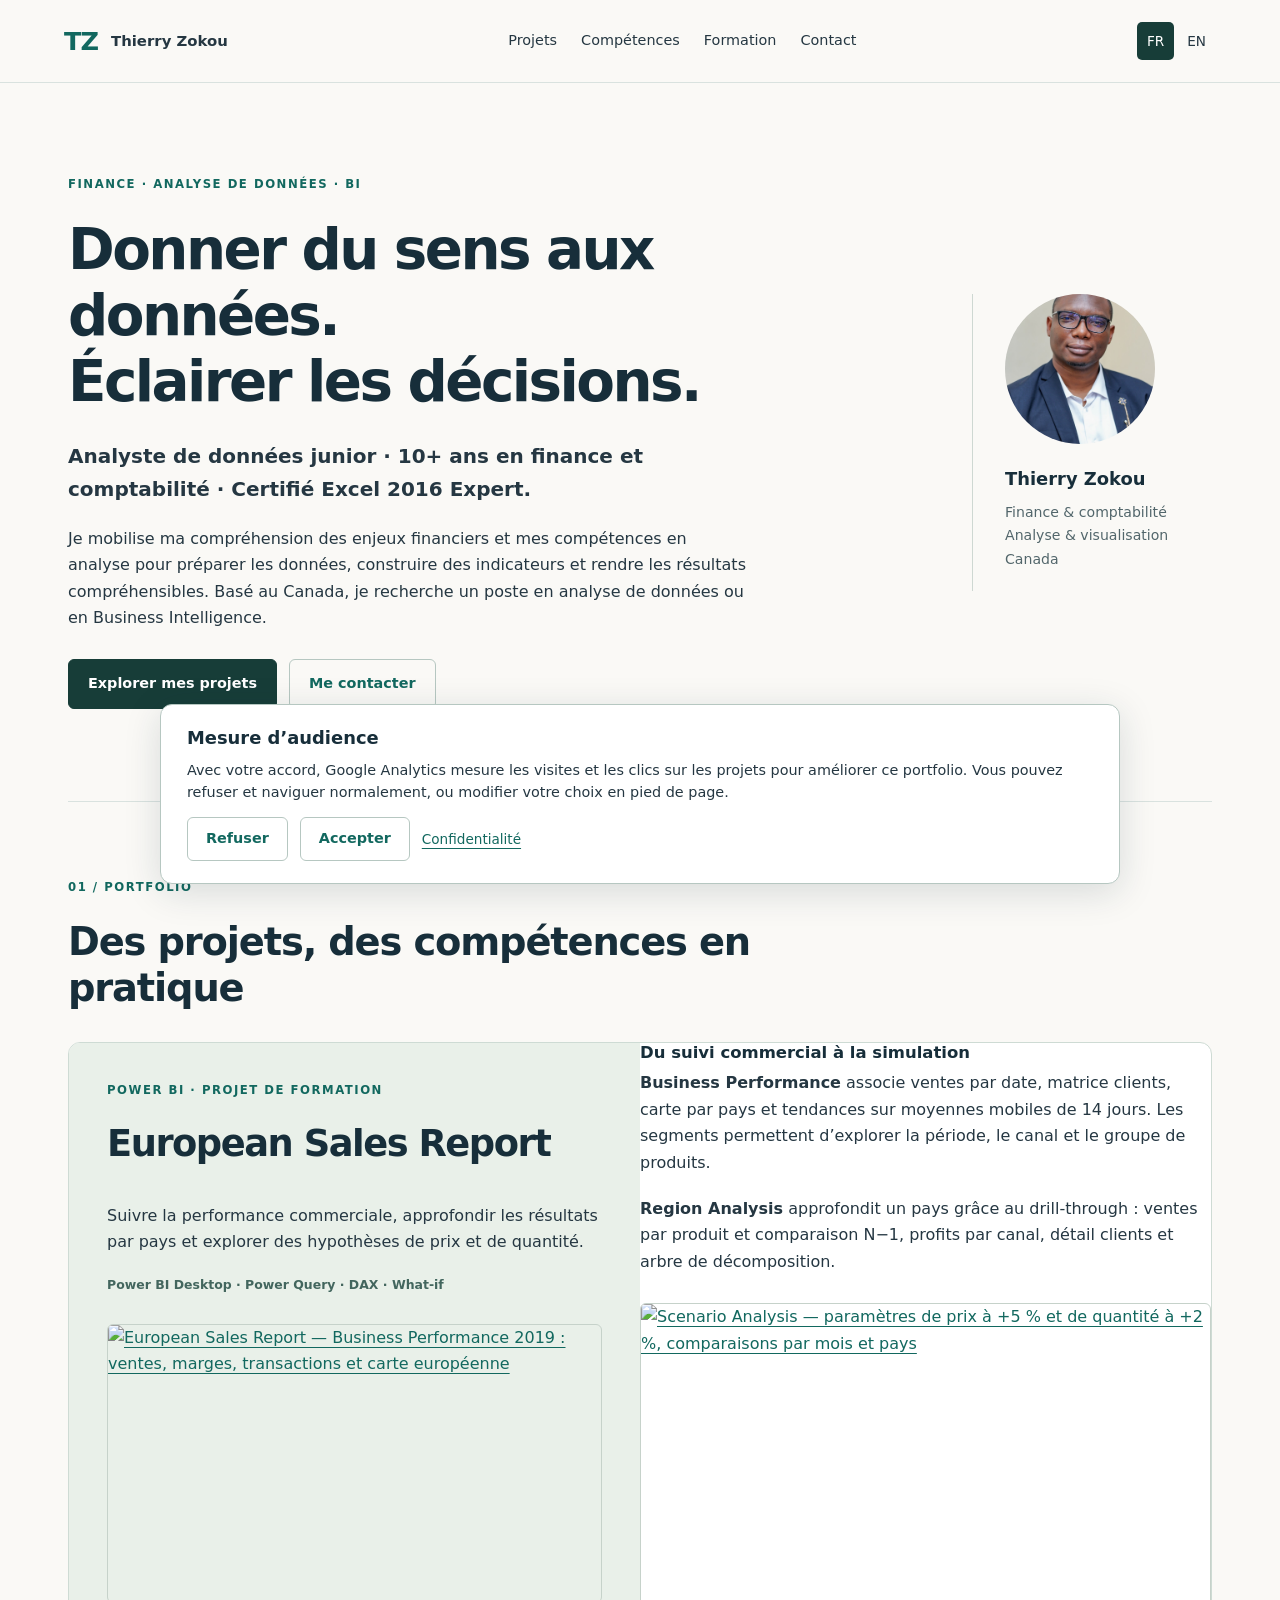
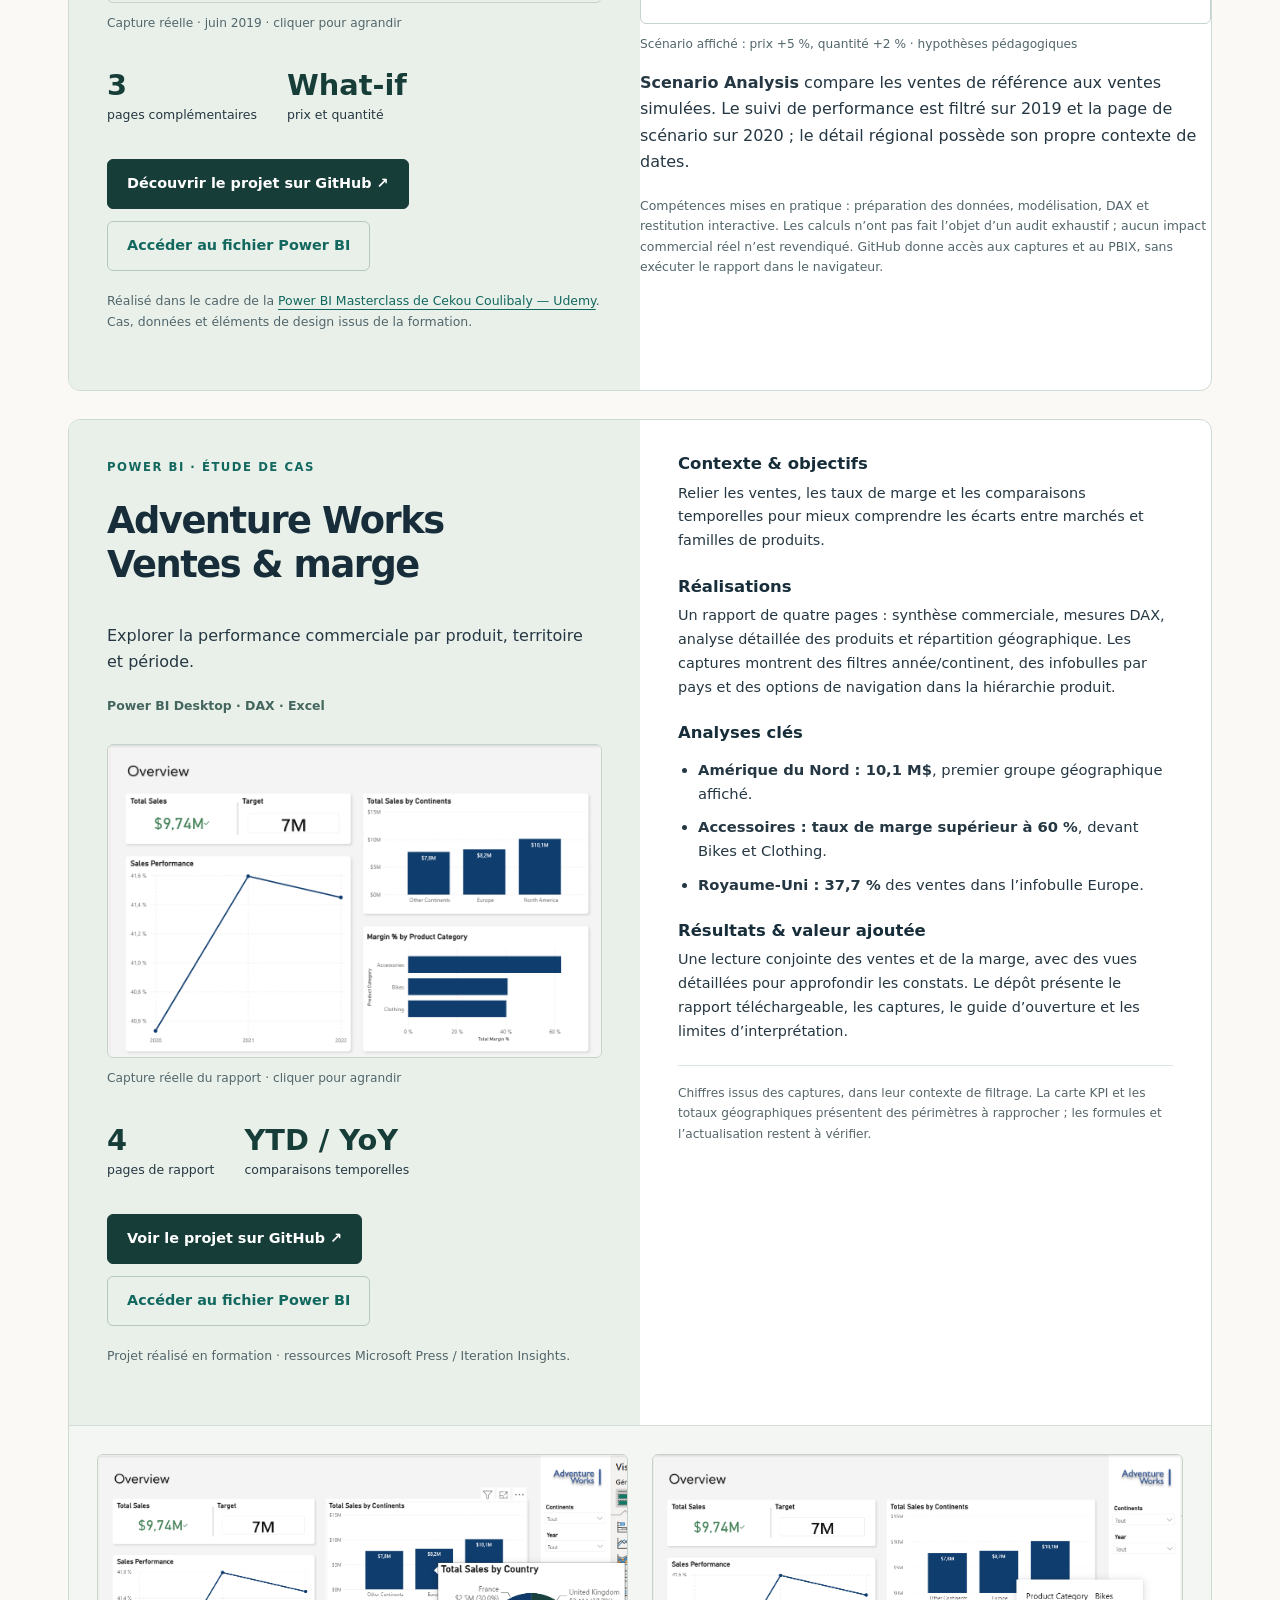
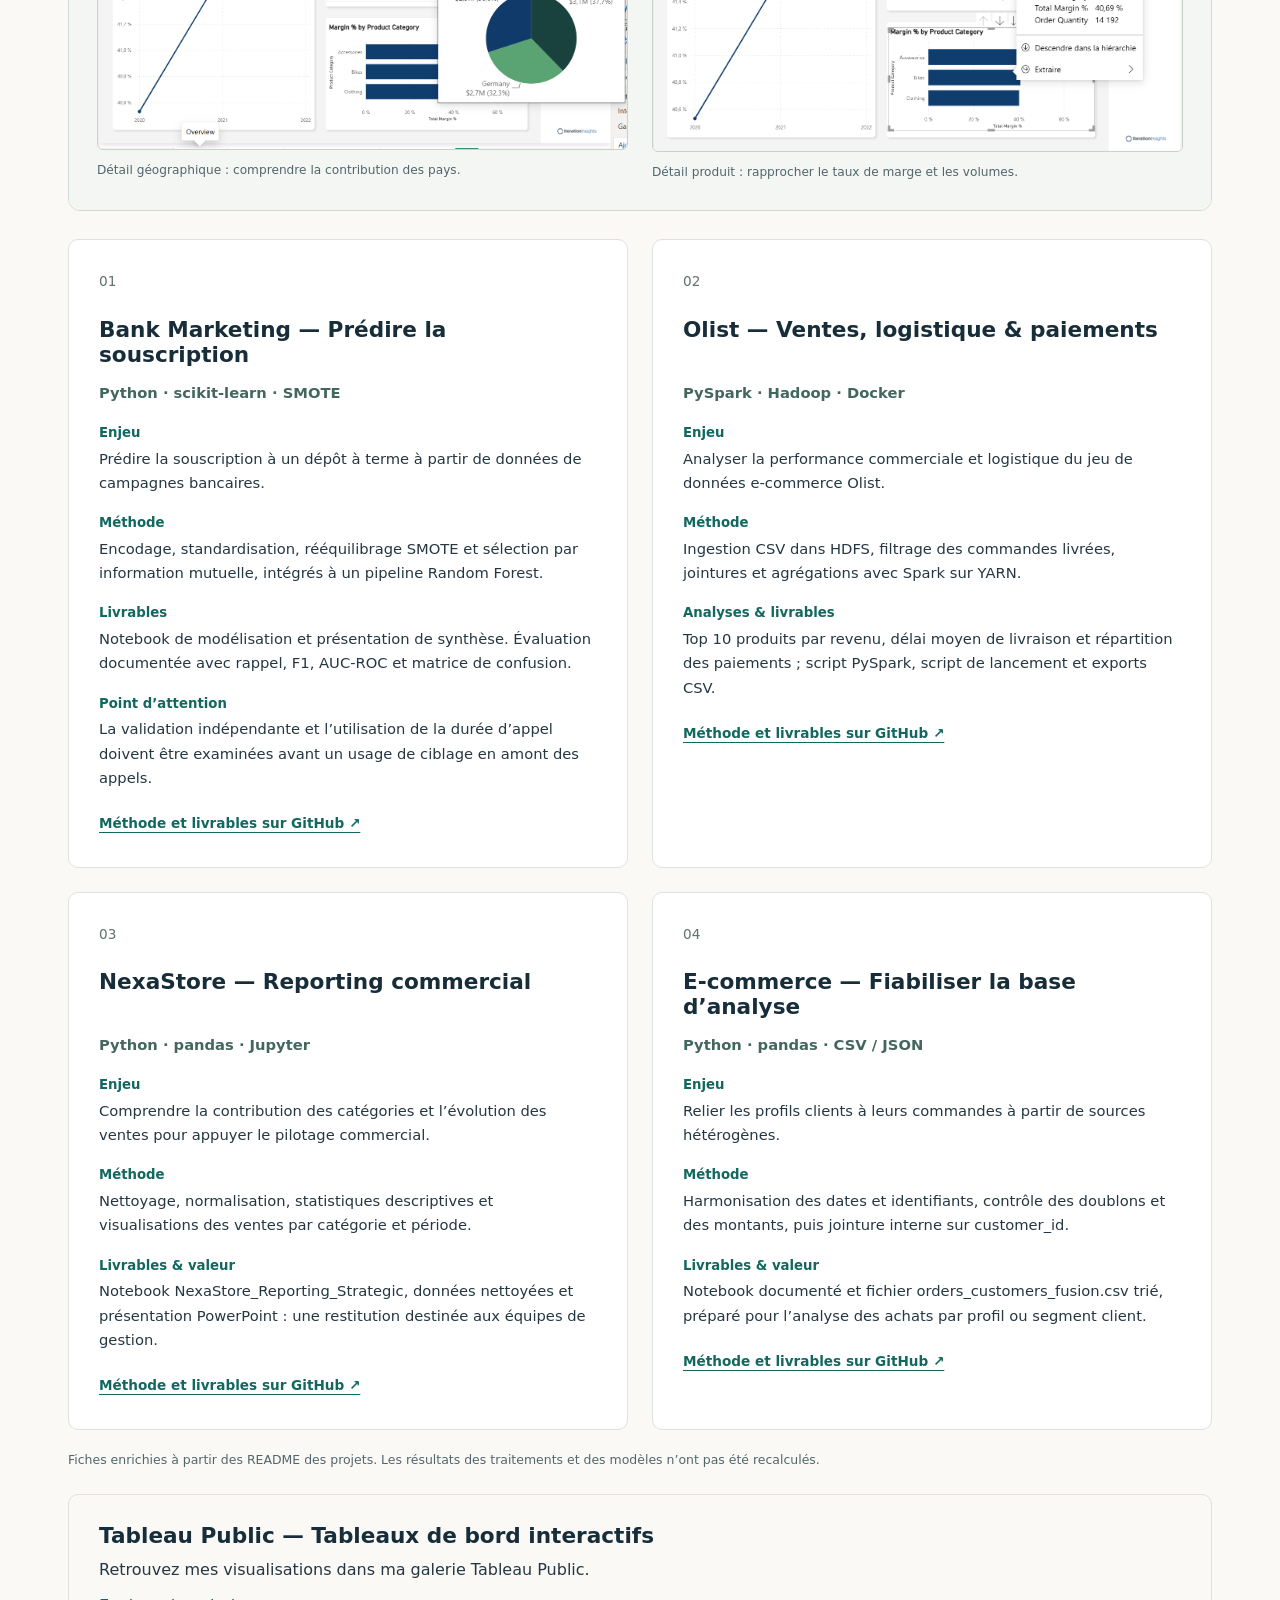
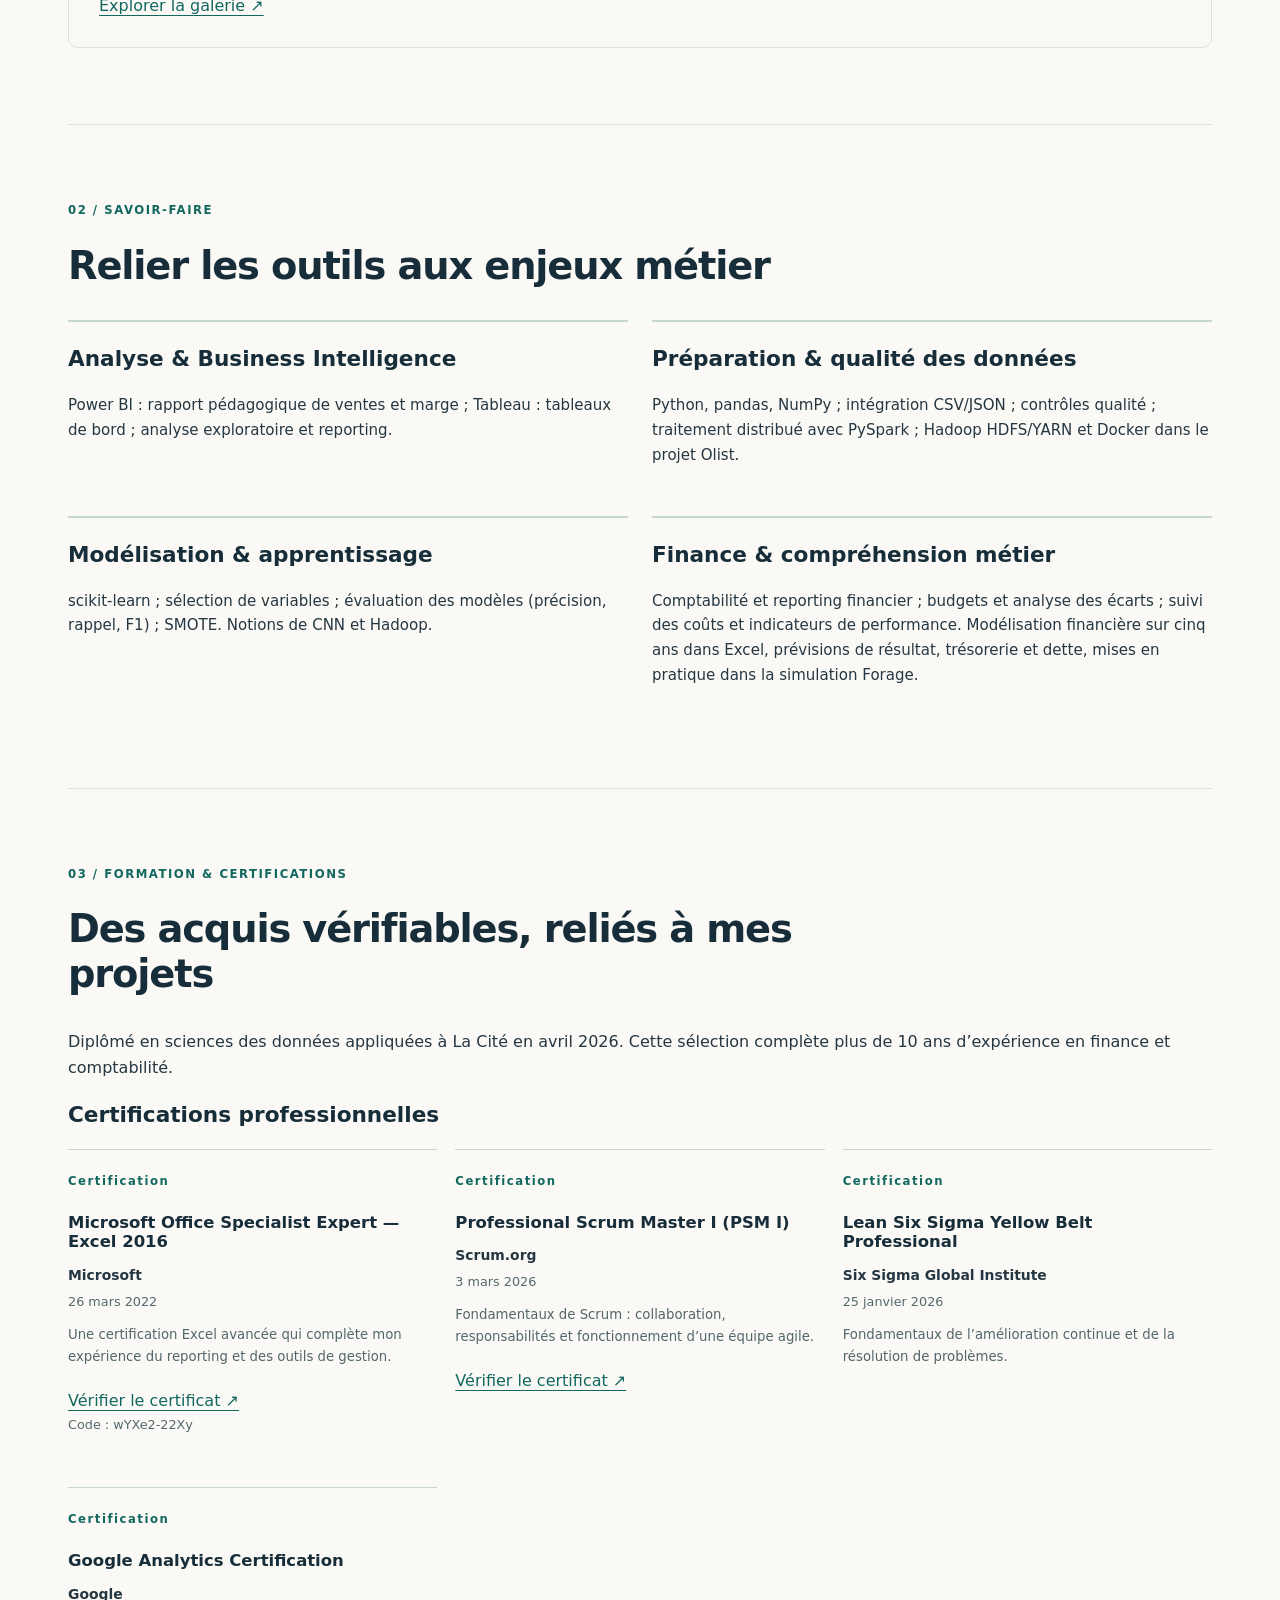
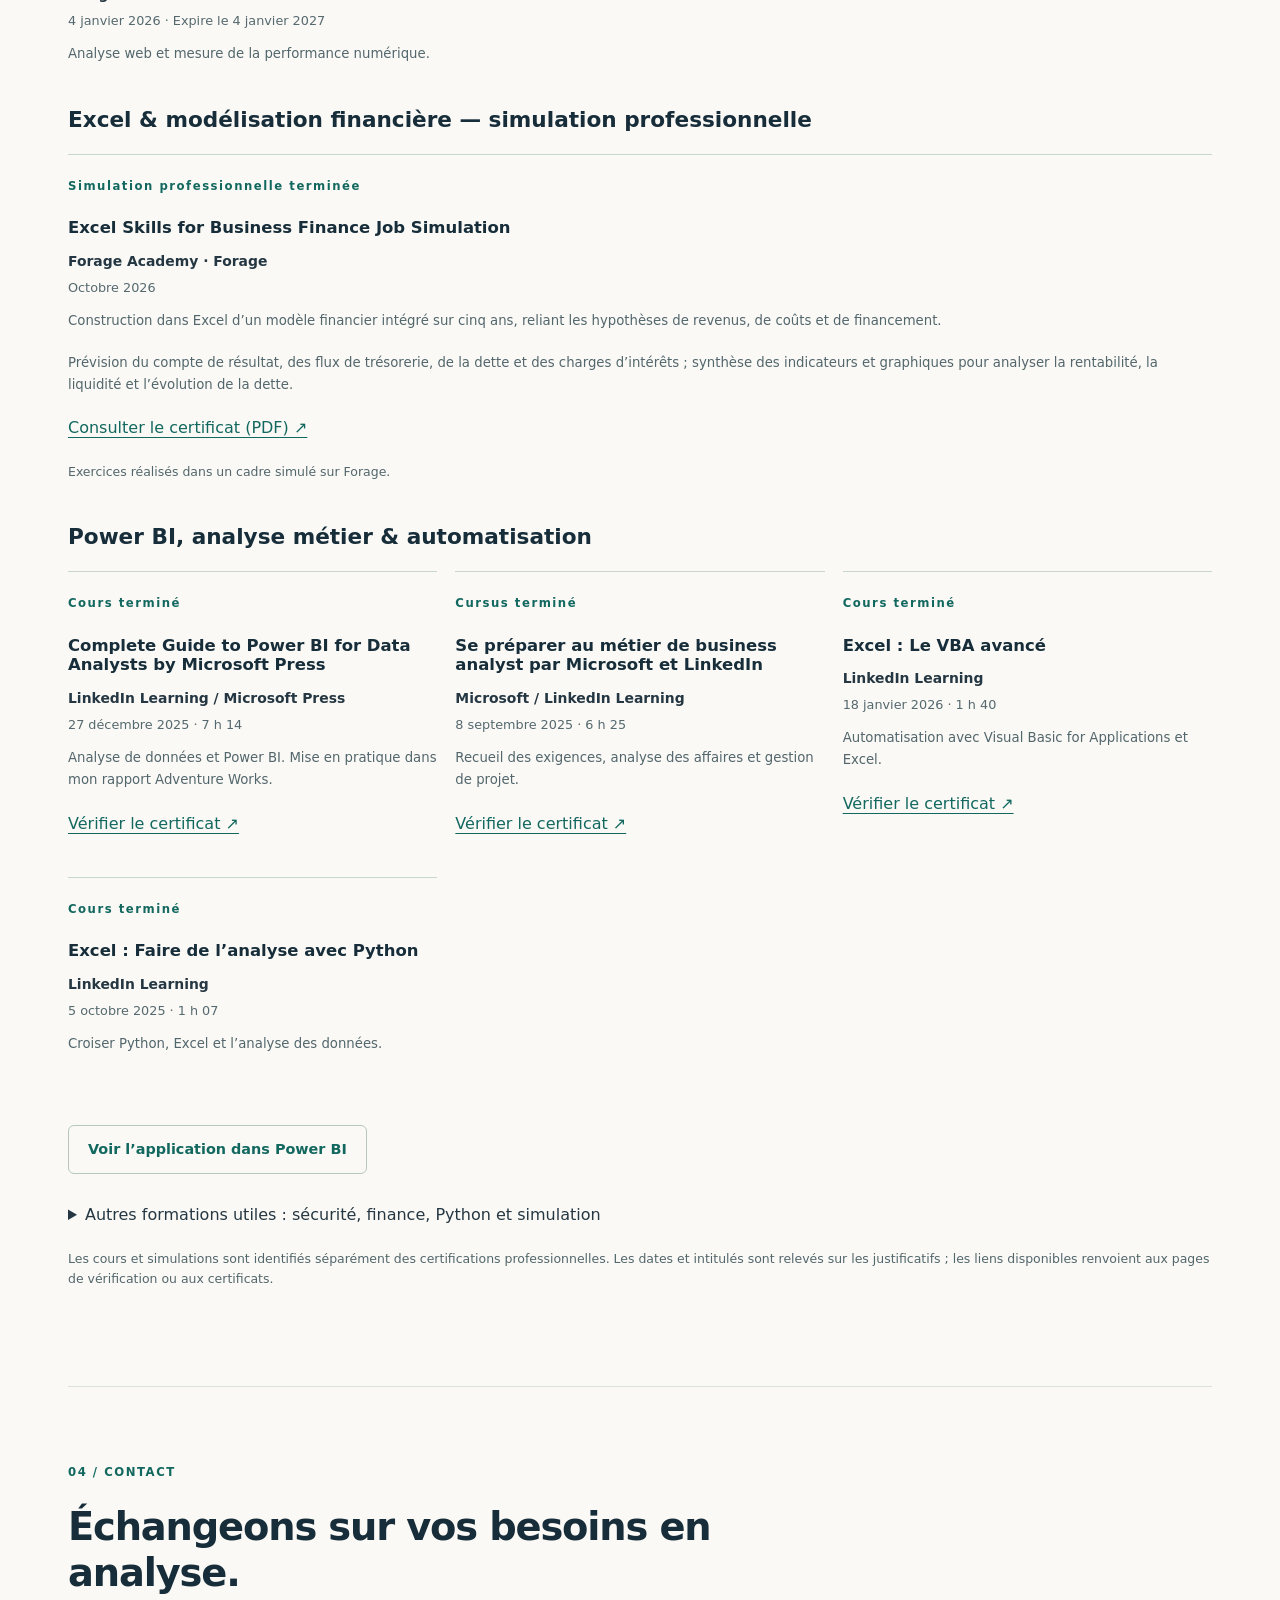
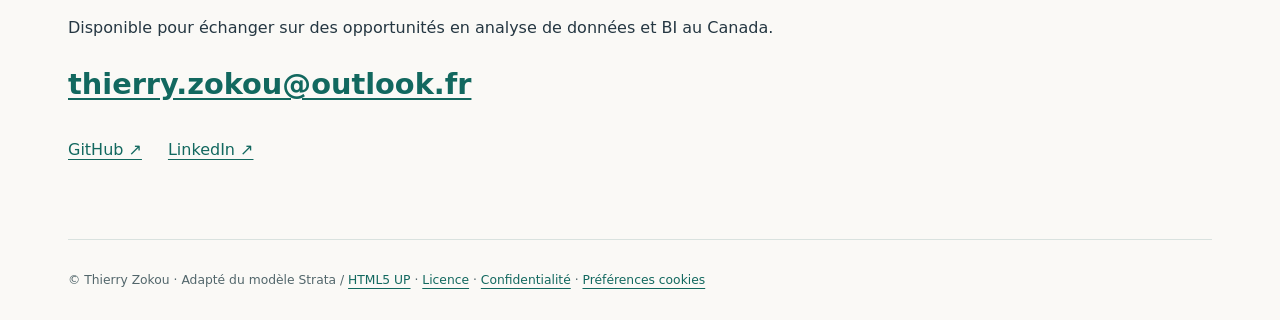
==== commit 55954416: "Add European Sales Report Power BI training project to bilingual portfolio" ====
--- a/index.html
+++ b/index.html
@@ -1,11 +1,11 @@
-<!doctype html><html lang="fr"><head><meta charset="utf-8"><meta name="viewport" content="width=device-width, initial-scale=1"><title>Thierry Zokou | Analyste de données junior · Finance & BI</title><meta name="description" content="Portfolio de Thierry Zokou : analyse de données, Power BI, Python et PySpark, avec une expérience en finance et comptabilité."><link rel="stylesheet" href="assets/css/portfolio.css"><script defer src="assets/js/analytics.js"></script></head><body>
-<a class="skip" href="#main"><span class="lang-fr " lang="fr">Aller au contenu</span><span class="lang-en " lang="en" hidden>Skip to content</span></a><header class="topbar"><a class="brand" href="#accueil">TZ<span>Thierry Zokou</span></a><nav aria-label="Navigation"><a href="#projets"><span class="lang-fr " lang="fr">Projets</span><span class="lang-en " lang="en" hidden>Projects</span></a><a href="#competences"><span class="lang-fr " lang="fr">Compétences</span><span class="lang-en " lang="en" hidden>Skills</span></a><a href="#certifications"><span class="lang-fr " lang="fr">Formation</span><span class="lang-en " lang="en" hidden>Learning</span></a><a href="#contact"><span class="lang-fr " lang="fr">Contact</span><span class="lang-en " lang="en" hidden>Contact</span></a></nav><div class="languages"><button id="btn-fr" aria-pressed="true" aria-label="Français">FR</button><button id="btn-en" aria-pressed="false" aria-label="English">EN</button></div></header><main id="main"><section class="hero" id="accueil"><div><p class="eyebrow"><span class="lang-fr " lang="fr">FINANCE · ANALYSE DE DONNÉES · BI</span><span class="lang-en " lang="en" hidden>FINANCE · DATA ANALYTICS · BI</span></p><h1 class="lang-fr " lang="fr">Donner du sens aux données.<br>Éclairer les décisions.</h1><h1 class="lang-en " lang="en" hidden>Making sense of data.<br>Informing decisions.</h1><p class="lang-fr lead" lang="fr">Analyste de données junior · 10+ ans en finance et comptabilité · Certifié Excel 2016 Expert.</p><p class="lang-en lead" lang="en" hidden>Junior Data Analyst · 10+ years in finance and accounting · Excel 2016 Expert certified.</p><p class="lang-fr " lang="fr">Je mobilise ma compréhension des enjeux financiers et mes compétences en analyse pour préparer les données, construire des indicateurs et rendre les résultats compréhensibles. Basé au Canada, je recherche un poste en analyse de données ou en Business Intelligence.</p><p class="lang-en " lang="en" hidden>I combine financial understanding with analytical skills to prepare data, build indicators and communicate findings clearly. Based in Canada, I am seeking a role in data analytics or Business Intelligence.</p><div class="actions"><a class="button primary" href="#projets"><span class="lang-fr " lang="fr">Explorer mes projets</span><span class="lang-en " lang="en" hidden>Explore my projects</span></a><a class="button" href="mailto:thierry.zokou@outlook.fr"><span class="lang-fr " lang="fr">Me contacter</span><span class="lang-en " lang="en" hidden>Contact me</span></a></div></div><aside class="profile"><img src="images/avatar.jpg" alt="Thierry Zokou"><p class="name">Thierry Zokou</p><p class="lang-fr " lang="fr">Finance & comptabilité<br>Analyse & visualisation<br>Canada</p><p class="lang-en " lang="en" hidden>Finance & accounting<br>Analytics & visualisation<br>Canada</p></aside></section><section id="projets"><div class="section-heading"><p class="eyebrow">01 / PORTFOLIO</p><h2 class="lang-fr " lang="fr">Des projets, des compétences en pratique</h2><h2 class="lang-en " lang="en" hidden>Projects that put skills into practice</h2></div><article class="featured powerbi-project" id="powerbi"><div class="feature-intro"><p class="eyebrow">POWER BI · <span class="lang-fr " lang="fr">ÉTUDE DE CAS</span><span class="lang-en " lang="en" hidden>CASE STUDY</span></p><h3 class="lang-fr " lang="fr">Adventure Works<br>Ventes & marge</h3><h3 class="lang-en " lang="en" hidden>Adventure Works<br>Sales & margin</h3><p class="lang-fr " lang="fr">Explorer la performance commerciale par produit, territoire et période.</p><p class="lang-en " lang="en" hidden>Explore sales performance across products, territories and time.</p><p class="tags">Power BI Desktop · DAX · Excel</p><figure class="report-preview"><a href="images/powerbi/overview.png" target="_blank" rel="noopener noreferrer"><span class="lang-fr " lang="fr"><img src="images/powerbi/overview.png" width="1138" height="720" loading="lazy" alt="Rapport Power BI : ventes par continent, marge par catégorie et évolution annuelle"></span><span class="lang-en " lang="en" hidden><img src="images/powerbi/overview.png" width="1138" height="720" loading="lazy" alt="Power BI report: sales by continent, category margin and annual margin trend"></span></a><figcaption class="lang-fr " lang="fr">Capture réelle du rapport · cliquer pour agrandir</figcaption><figcaption class="lang-en " lang="en" hidden>Actual report screenshot · click to enlarge</figcaption></figure><div class="metrics"><span><strong>4</strong><span class="lang-fr " lang="fr">pages de rapport</span><span class="lang-en " lang="en" hidden>report pages</span></span><span><strong>YTD / YoY</strong><span class="lang-fr " lang="fr">comparaisons temporelles</span><span class="lang-en " lang="en" hidden>time comparisons</span></span></div><div class="actions"><a class="button primary" href="https://github.com/tzokou/PowerBi" target="_blank" rel="noopener noreferrer"><span class="lang-fr " lang="fr">Voir le projet sur GitHub ↗</span><span class="lang-en " lang="en" hidden>View project on GitHub ↗</span></a><a class="button" href="https://github.com/tzokou/PowerBi/blob/main/sales.pbix" target="_blank" rel="noopener noreferrer"><span class="lang-fr " lang="fr">Accéder au fichier Power BI</span><span class="lang-en " lang="en" hidden>Get the Power BI file</span></a></div><p class="lang-fr training-note" lang="fr">Projet réalisé en formation · ressources Microsoft Press / Iteration Insights.</p><p class="lang-en training-note" lang="en" hidden>Training project · Microsoft Press / Iteration Insights resources.</p></div><div class="feature-details"><h4 class="lang-fr " lang="fr">Contexte & objectifs</h4><h4 class="lang-en " lang="en" hidden>Context & objectives</h4><p class="lang-fr " lang="fr">Relier les ventes, les taux de marge et les comparaisons temporelles pour mieux comprendre les écarts entre marchés et familles de produits.</p><p class="lang-en " lang="en" hidden>Connect sales, margin rates and time comparisons to explore differences between markets and product families.</p><h4 class="lang-fr " lang="fr">Réalisations</h4><h4 class="lang-en " lang="en" hidden>Deliverables</h4><p class="lang-fr " lang="fr">Un rapport de quatre pages : synthèse commerciale, mesures DAX, analyse détaillée des produits et répartition géographique. Les captures montrent des filtres année/continent, des infobulles par pays et des options de navigation dans la hiérarchie produit.</p><p class="lang-en " lang="en" hidden>A four-page report: commercial overview, DAX measures, detailed product analysis and geographic breakdown. Screenshots show year/continent filters, country tooltips and product hierarchy navigation options.</p><h4 class="lang-fr " lang="fr">Analyses clés</h4><h4 class="lang-en " lang="en" hidden>Key findings</h4><div class="lang-fr findings" lang="fr"><ul><li><strong>Amérique du Nord : 10,1 M$</strong>, premier groupe géographique affiché.</li><li><strong>Accessoires : taux de marge supérieur à 60 %</strong>, devant Bikes et Clothing.</li><li><strong>Royaume-Uni : 37,7 %</strong> des ventes dans l’infobulle Europe.</li></ul></div><div class="lang-en findings" lang="en" hidden><ul><li><strong>North America: $10.1M</strong>, the leading displayed geographic group.</li><li><strong>Accessories: margin rate above 60%</strong>, ahead of Bikes and Clothing.</li><li><strong>United Kingdom: 37.7%</strong> of sales within the Europe tooltip.</li></ul></div><h4 class="lang-fr " lang="fr">Résultats & valeur ajoutée</h4><h4 class="lang-en " lang="en" hidden>Results & value</h4><p class="lang-fr " lang="fr">Une lecture conjointe des ventes et de la marge, avec des vues détaillées pour approfondir les constats. Le dépôt présente le rapport téléchargeable, les captures, le guide d’ouverture et les limites d’interprétation.</p><p class="lang-en " lang="en" hidden>A combined view of sales and margin, with details to investigate findings. The repository includes the downloadable report, screenshots, a setup guide and interpretation limits.</p><p class="lang-fr note" lang="fr">Chiffres issus des captures, dans leur contexte de filtrage. La carte KPI et les totaux géographiques présentent des périmètres à rapprocher ; les formules et l’actualisation restent à vérifier.</p><p class="lang-en note" lang="en" hidden>Figures come from screenshots in their filter context. KPI and geographic totals require scope reconciliation; formulas and refresh remain to be verified.</p></div><div class="evidence-gallery"><figure><a href="images/powerbi/country-tooltip-europe.png" target="_blank" rel="noopener noreferrer"><img src="images/powerbi/country-tooltip-europe.png" width="1362" height="757" loading="lazy" alt="Power BI — Europe : United Kingdom 37,7 %, Germany 32,3 %, France 30,0 %"></a><figcaption class="lang-fr " lang="fr">Détail géographique : comprendre la contribution des pays.</figcaption><figcaption class="lang-en " lang="en" hidden>Geographic detail: explore each country’s contribution.</figcaption></figure><figure><a href="images/powerbi/product-drillthrough.png" target="_blank" rel="noopener noreferrer"><img src="images/powerbi/product-drillthrough.png" width="1321" height="741" loading="lazy" alt="Power BI — Bikes : Total Margin 40,69 %, Order Quantity 14 192"></a><figcaption class="lang-fr " lang="fr">Détail produit : rapprocher le taux de marge et les volumes.</figcaption><figcaption class="lang-en " lang="en" hidden>Product detail: compare margin rate and quantity.</figcaption></figure></div></article><div class="project-grid"><article class="project-card"><div class="project-number">01</div><h3 class="lang-fr " lang="fr">Bank Marketing — Prédire la souscription</h3><h3 class="lang-en " lang="en" hidden>Bank Marketing — Predicting subscriptions</h3><p class="tags">Python · scikit-learn · SMOTE</p><h4 class="lang-fr " lang="fr">Enjeu</h4><h4 class="lang-en " lang="en" hidden>Business question</h4><p class="lang-fr " lang="fr">Prédire la souscription à un dépôt à terme à partir de données de campagnes bancaires.</p><p class="lang-en " lang="en" hidden>Predict term-deposit subscriptions using bank marketing campaign data.</p><h4 class="lang-fr " lang="fr">Méthode</h4><h4 class="lang-en " lang="en" hidden>Method</h4><p class="lang-fr " lang="fr">Encodage, standardisation, rééquilibrage SMOTE et sélection par information mutuelle, intégrés à un pipeline Random Forest.</p><p class="lang-en " lang="en" hidden>Encoding, scaling, SMOTE resampling and mutual-information feature selection in a Random Forest pipeline.</p><h4 class="lang-fr " lang="fr">Livrables</h4><h4 class="lang-en " lang="en" hidden>Deliverables</h4><p class="lang-fr " lang="fr">Notebook de modélisation et présentation de synthèse. Évaluation documentée avec rappel, F1, AUC-ROC et matrice de confusion.</p><p class="lang-en " lang="en" hidden>Modelling notebook and summary presentation. Documented evaluation using recall, F1, ROC-AUC and a confusion matrix.</p><h4 class="lang-fr " lang="fr">Point d’attention</h4><h4 class="lang-en " lang="en" hidden>Limitation</h4><p class="lang-fr " lang="fr">La validation indépendante et l’utilisation de la durée d’appel doivent être examinées avant un usage de ciblage en amont des appels.</p><p class="lang-en " lang="en" hidden>Independent validation and the use of call duration must be reviewed before applying the model to pre-call targeting.</p><a href="https://github.com/tzokou/pipeline-ia-pretraitement-bank-marketing" target="_blank" rel="noopener noreferrer"><span class="lang-fr " lang="fr">Méthode et livrables sur GitHub ↗</span><span class="lang-en " lang="en" hidden>Method and deliverables on GitHub ↗</span></a></article><article class="project-card"><div class="project-number">02</div><h3 class="lang-fr " lang="fr">Olist — Ventes, logistique & paiements</h3><h3 class="lang-en " lang="en" hidden>Olist — Sales, logistics & payments</h3><p class="tags">PySpark · Hadoop · Docker</p><h4 class="lang-fr " lang="fr">Enjeu</h4><h4 class="lang-en " lang="en" hidden>Business question</h4><p class="lang-fr " lang="fr">Analyser la performance commerciale et logistique du jeu de données e-commerce Olist.</p><p class="lang-en " lang="en" hidden>Analyse sales and logistics performance in the Olist e-commerce dataset.</p><h4 class="lang-fr " lang="fr">Méthode</h4><h4 class="lang-en " lang="en" hidden>Method</h4><p class="lang-fr " lang="fr">Ingestion CSV dans HDFS, filtrage des commandes livrées, jointures et agrégations avec Spark sur YARN.</p><p class="lang-en " lang="en" hidden>CSV ingestion into HDFS, delivered-order filtering, joins and aggregations with Spark on YARN.</p><h4 class="lang-fr " lang="fr">Analyses & livrables</h4><h4 class="lang-en " lang="en" hidden>Analyses & deliverables</h4><p class="lang-fr " lang="fr">Top 10 produits par revenu, délai moyen de livraison et répartition des paiements ; script PySpark, script de lancement et exports CSV.</p><p class="lang-en " lang="en" hidden>Top 10 products by revenue, average delivery time and payment distribution; PySpark script, run script and CSV exports.</p><a href="https://github.com/tzokou/pipeline-big-data-spark-olist" target="_blank" rel="noopener noreferrer"><span class="lang-fr " lang="fr">Méthode et livrables sur GitHub ↗</span><span class="lang-en " lang="en" hidden>Method and deliverables on GitHub ↗</span></a></article><article class="project-card"><div class="project-number">03</div><h3 class="lang-fr " lang="fr">NexaStore — Reporting commercial</h3><h3 class="lang-en " lang="en" hidden>NexaStore — Commercial reporting</h3><p class="tags">Python · pandas · Jupyter</p><h4 class="lang-fr " lang="fr">Enjeu</h4><h4 class="lang-en " lang="en" hidden>Business question</h4><p class="lang-fr " lang="fr">Comprendre la contribution des catégories et l’évolution des ventes pour appuyer le pilotage commercial.</p><p class="lang-en " lang="en" hidden>Understand category contributions and sales trends to support commercial decisions.</p><h4 class="lang-fr " lang="fr">Méthode</h4><h4 class="lang-en " lang="en" hidden>Method</h4><p class="lang-fr " lang="fr">Nettoyage, normalisation, statistiques descriptives et visualisations des ventes par catégorie et période.</p><p class="lang-en " lang="en" hidden>Cleaning, standardisation, descriptive statistics and sales visualisations by category and time period.</p><h4 class="lang-fr " lang="fr">Livrables & valeur</h4><h4 class="lang-en " lang="en" hidden>Deliverables & value</h4><p class="lang-fr " lang="fr">Notebook NexaStore_Reporting_Strategic, données nettoyées et présentation PowerPoint : une restitution destinée aux équipes de gestion.</p><p class="lang-en " lang="en" hidden>NexaStore_Reporting_Strategic notebook, cleaned data and PowerPoint presentation for a management audience.</p><a href="https://github.com/tzokou/analyse-nexastore-reporting" target="_blank" rel="noopener noreferrer"><span class="lang-fr " lang="fr">Méthode et livrables sur GitHub ↗</span><span class="lang-en " lang="en" hidden>Method and deliverables on GitHub ↗</span></a></article><article class="project-card"><div class="project-number">04</div><h3 class="lang-fr " lang="fr">E-commerce — Fiabiliser la base d’analyse</h3><h3 class="lang-en " lang="en" hidden>E-commerce — Building a reliable analysis dataset</h3><p class="tags">Python · pandas · CSV / JSON</p><h4 class="lang-fr " lang="fr">Enjeu</h4><h4 class="lang-en " lang="en" hidden>Business question</h4><p class="lang-fr " lang="fr">Relier les profils clients à leurs commandes à partir de sources hétérogènes.</p><p class="lang-en " lang="en" hidden>Connect customer profiles with their orders using different source formats.</p><h4 class="lang-fr " lang="fr">Méthode</h4><h4 class="lang-en " lang="en" hidden>Method</h4><p class="lang-fr " lang="fr">Harmonisation des dates et identifiants, contrôle des doublons et des montants, puis jointure interne sur customer_id.</p><p class="lang-en " lang="en" hidden>Standardise dates and identifiers, check duplicates and amounts, then perform an inner join on customer_id.</p><h4 class="lang-fr " lang="fr">Livrables & valeur</h4><h4 class="lang-en " lang="en" hidden>Deliverables & value</h4><p class="lang-fr " lang="fr">Notebook documenté et fichier orders_customers_fusion.csv trié, préparé pour l’analyse des achats par profil ou segment client.</p><p class="lang-en " lang="en" hidden>Documented notebook and sorted orders_customers_fusion.csv, prepared for purchase analysis by customer profile or segment.</p><a href="https://github.com/tzokou/fusion-validation-donnees-ecommerce" target="_blank" rel="noopener noreferrer"><span class="lang-fr " lang="fr">Méthode et livrables sur GitHub ↗</span><span class="lang-en " lang="en" hidden>Method and deliverables on GitHub ↗</span></a></article></div><p class="lang-fr source-note" lang="fr">Fiches enrichies à partir des README des projets. Les résultats des traitements et des modèles n’ont pas été recalculés.</p><p class="lang-en source-note" lang="en" hidden>Project summaries expanded using their READMEs. Processing outputs and model results have not been recalculated.</p><div class="tableau-callout"><h3 class="lang-fr " lang="fr">Tableau Public — Tableaux de bord interactifs</h3><h3 class="lang-en " lang="en" hidden>Tableau Public — Interactive dashboards</h3><p class="lang-fr " lang="fr">Retrouvez mes visualisations dans ma galerie Tableau Public.</p><p class="lang-en " lang="en" hidden>Browse my visualisations on Tableau Public.</p><a href="https://public.tableau.com/app/profile/thierry.pascal.zokou.tchokonthe/vizzes" target="_blank" rel="noopener noreferrer"><span class="lang-fr " lang="fr">Explorer la galerie ↗</span><span class="lang-en " lang="en" hidden>Explore the gallery ↗</span></a></div></section><section id="competences"><p class="eyebrow">02 / <span class="lang-fr " lang="fr">SAVOIR-FAIRE</span><span class="lang-en " lang="en" hidden>SKILLS</span></p><h2 class="lang-fr " lang="fr">Relier les outils aux enjeux métier</h2><h2 class="lang-en " lang="en" hidden>Connecting tools to business needs</h2><div class="skill-grid"><article><h3 class="lang-fr " lang="fr">Analyse & Business Intelligence</h3><h3 class="lang-en " lang="en" hidden>Analytics & Business Intelligence</h3><p class="lang-fr " lang="fr">Power BI : rapport pédagogique de ventes et marge ; Tableau : tableaux de bord ; analyse exploratoire et reporting.</p><p class="lang-en " lang="en" hidden>Power BI: sales and margin training report; Tableau: dashboards; exploratory analysis and reporting.</p></article><article><h3 class="lang-fr " lang="fr">Préparation & qualité des données</h3><h3 class="lang-en " lang="en" hidden>Data Preparation & Quality</h3><p class="lang-fr " lang="fr">Python, pandas, NumPy ; intégration CSV/JSON ; contrôles qualité ; traitement distribué avec PySpark ; Hadoop HDFS/YARN et Docker dans le projet Olist.</p><p class="lang-en " lang="en" hidden>Python, pandas, NumPy; CSV/JSON integration; quality checks; distributed processing with PySpark.</p></article><article><h3 class="lang-fr " lang="fr">Modélisation & apprentissage</h3><h3 class="lang-en " lang="en" hidden>Modelling & Machine Learning</h3><p class="lang-fr " lang="fr">scikit-learn ; sélection de variables ; évaluation des modèles (précision, rappel, F1) ; SMOTE. Notions de CNN et Hadoop.</p><p class="lang-en " lang="en" hidden>scikit-learn; feature selection; model evaluation (accuracy, recall, F1); SMOTE. Basic knowledge of CNNs and Hadoop.</p></article><article><h3 class="lang-fr " lang="fr">Finance & compréhension métier</h3><h3 class="lang-en " lang="en" hidden>Finance & Business Understanding</h3><p class="lang-fr " lang="fr">Comptabilité et reporting financier ; budgets et analyse des écarts ; suivi des coûts et indicateurs de performance. Modélisation financière sur cinq ans dans Excel, prévisions de résultat, trésorerie et dette, mises en pratique dans la simulation Forage.</p><p class="lang-en " lang="en" hidden>Accounting and financial reporting; budgets and variance analysis; cost and performance indicator monitoring. Five-year financial modelling in Excel, with profit and loss, cash flow and debt forecasts practised in the Forage simulation.</p></article></div></section><section id="certifications"><p class="eyebrow">03 / <span class="lang-fr " lang="fr">FORMATION & CERTIFICATIONS</span><span class="lang-en " lang="en" hidden>LEARNING & CREDENTIALS</span></p><h2 class="lang-fr " lang="fr">Des acquis vérifiables, reliés à mes projets</h2><h2 class="lang-en " lang="en" hidden>Verifiable learning, connected to my projects</h2><p class="lang-fr " lang="fr">Diplômé en sciences des données appliquées à La Cité en avril 2026. Cette sélection complète plus de 10 ans d’expérience en finance et comptabilité.</p><p class="lang-en " lang="en" hidden>Applied Data Science graduate from La Cité, April 2026. This selection complements over 10 years of experience in finance and accounting.</p><h3 class="lang-fr " lang="fr">Certifications professionnelles</h3><h3 class="lang-en " lang="en" hidden>Professional certifications</h3><div class="cert-grid"><article class="cert-card"><div class="cert-content"><p class="lang-fr eyebrow" lang="fr">Certification</p><p class="lang-en eyebrow" lang="en" hidden>Certification</p><h3>Microsoft Office Specialist Expert — Excel 2016</h3><p class="cert-org">Microsoft</p><p class="lang-fr cert-date" lang="fr">26 mars 2022</p><p class="lang-en cert-date" lang="en" hidden>March 26, 2022</p><p class="lang-fr cert-desc" lang="fr">Une certification Excel avancée qui complète mon expérience du reporting et des outils de gestion.</p><p class="lang-en cert-desc" lang="en" hidden>An advanced Excel credential complementing my reporting and management-tool experience.</p><a href="https://verify.certiport.com" target="_blank" rel="noopener noreferrer"><span class="lang-fr " lang="fr">Vérifier le certificat ↗</span><span class="lang-en " lang="en" hidden>Verify credential ↗</span></a><p class="cert-date">Code : wYXe2-22Xy</p></div></article><article class="cert-card"><div class="cert-content"><p class="lang-fr eyebrow" lang="fr">Certification</p><p class="lang-en eyebrow" lang="en" hidden>Certification</p><h3>Professional Scrum Master I (PSM I)</h3><p class="cert-org">Scrum.org</p><p class="lang-fr cert-date" lang="fr">3 mars 2026</p><p class="lang-en cert-date" lang="en" hidden>March 3, 2026</p><p class="lang-fr cert-desc" lang="fr">Fondamentaux de Scrum : collaboration, responsabilités et fonctionnement d’une équipe agile.</p><p class="lang-en cert-desc" lang="en" hidden>Scrum fundamentals: collaboration, accountabilities and agile teamwork.</p><a href="https://www.scrum.org/certificates/1300723" target="_blank" rel="noopener noreferrer"><span class="lang-fr " lang="fr">Vérifier le certificat ↗</span><span class="lang-en " lang="en" hidden>Verify credential ↗</span></a></div></article><article class="cert-card"><div class="cert-content"><p class="lang-fr eyebrow" lang="fr">Certification</p><p class="lang-en eyebrow" lang="en" hidden>Certification</p><h3>Lean Six Sigma Yellow Belt Professional</h3><p class="cert-org">Six Sigma Global Institute</p><p class="lang-fr cert-date" lang="fr">25 janvier 2026</p><p class="lang-en cert-date" lang="en" hidden>January 25, 2026</p><p class="lang-fr cert-desc" lang="fr">Fondamentaux de l’amélioration continue et de la résolution de problèmes.</p><p class="lang-en cert-desc" lang="en" hidden>Foundations of continuous improvement and problem solving.</p></div></article><article class="cert-card"><div class="cert-content"><p class="lang-fr eyebrow" lang="fr">Certification</p><p class="lang-en eyebrow" lang="en" hidden>Certification</p><h3>Google Analytics Certification</h3><p class="cert-org">Google</p><p class="lang-fr cert-date" lang="fr">4 janvier 2026 · Expire le 4 janvier 2027</p><p class="lang-en cert-date" lang="en" hidden>January 4, 2026 · Expires January 4, 2027</p><p class="lang-fr cert-desc" lang="fr">Analyse web et mesure de la performance numérique.</p><p class="lang-en cert-desc" lang="en" hidden>Web analytics and digital performance measurement.</p></div></article></div><h3 class="lang-fr " lang="fr">Excel &amp; modélisation financière — simulation professionnelle</h3><h3 class="lang-en " lang="en" hidden>Excel &amp; financial modelling — job simulation</h3>
-<div><article class="cert-card" id="forage-excel"><div class="cert-content">
-<p class="lang-fr eyebrow" lang="fr">Simulation professionnelle terminée</p><p class="lang-en eyebrow" lang="en" hidden>Completed job simulation</p>
-<h3>Excel Skills for Business Finance Job Simulation</h3><p class="cert-org">Forage Academy · Forage</p>
-<p class="lang-fr cert-date" lang="fr">Octobre 2026</p><p class="lang-en cert-date" lang="en" hidden>October 2026</p>
-<p class="lang-fr cert-desc" lang="fr">Construction dans Excel d’un modèle financier intégré sur cinq ans, reliant les hypothèses de revenus, de coûts et de financement.</p><p class="lang-en cert-desc" lang="en" hidden>Built an integrated five-year financial model in Excel, linking revenue, cost and financing assumptions.</p>
-<p class="lang-fr cert-desc" lang="fr">Prévision du compte de résultat, des flux de trésorerie, de la dette et des charges d’intérêts ; synthèse des indicateurs et graphiques pour analyser la rentabilité, la liquidité et l’évolution de la dette.</p><p class="lang-en cert-desc" lang="en" hidden>Forecast profit and loss, cash flow, debt and interest expense; presented linked metrics and charts to assess profitability, liquidity and debt trends.</p>
-<a href="assets/certificates/forage-excel-business-finance.pdf" target="_blank" rel="noopener noreferrer"><span class="lang-fr " lang="fr">Consulter le certificat (PDF) ↗</span><span class="lang-en " lang="en" hidden>View certificate (PDF) ↗</span></a>
-<p class="lang-fr training-note" lang="fr">Exercices réalisés dans un cadre simulé sur Forage.</p><p class="lang-en training-note" lang="en" hidden>Practical exercises completed in a simulated setting on Forage.</p>
+<!doctype html><html lang="fr"><head><meta charset="utf-8"><meta name="viewport" content="width=device-width, initial-scale=1"><title>Thierry Zokou | Analyste de données junior · Finance & BI</title><meta name="description" content="Portfolio de Thierry Zokou : analyse de données, Power BI, Python et PySpark, avec une expérience en finance et comptabilité."><link rel="stylesheet" href="assets/css/portfolio.css"><script defer src="assets/js/analytics.js"></script></head><body>
+<a class="skip" href="#main"><span class="lang-fr " lang="fr">Aller au contenu</span><span class="lang-en " lang="en" hidden>Skip to content</span></a><header class="topbar"><a class="brand" href="#accueil">TZ<span>Thierry Zokou</span></a><nav aria-label="Navigation"><a href="#projets"><span class="lang-fr " lang="fr">Projets</span><span class="lang-en " lang="en" hidden>Projects</span></a><a href="#competences"><span class="lang-fr " lang="fr">Compétences</span><span class="lang-en " lang="en" hidden>Skills</span></a><a href="#certifications"><span class="lang-fr " lang="fr">Formation</span><span class="lang-en " lang="en" hidden>Learning</span></a><a href="#contact"><span class="lang-fr " lang="fr">Contact</span><span class="lang-en " lang="en" hidden>Contact</span></a></nav><div class="languages"><button id="btn-fr" aria-pressed="true" aria-label="Français">FR</button><button id="btn-en" aria-pressed="false" aria-label="English">EN</button></div></header><main id="main"><section class="hero" id="accueil"><div><p class="eyebrow"><span class="lang-fr " lang="fr">FINANCE · ANALYSE DE DONNÉES · BI</span><span class="lang-en " lang="en" hidden>FINANCE · DATA ANALYTICS · BI</span></p><h1 class="lang-fr " lang="fr">Donner du sens aux données.<br>Éclairer les décisions.</h1><h1 class="lang-en " lang="en" hidden>Making sense of data.<br>Informing decisions.</h1><p class="lang-fr lead" lang="fr">Analyste de données junior · 10+ ans en finance et comptabilité · Certifié Excel 2016 Expert.</p><p class="lang-en lead" lang="en" hidden>Junior Data Analyst · 10+ years in finance and accounting · Excel 2016 Expert certified.</p><p class="lang-fr " lang="fr">Je mobilise ma compréhension des enjeux financiers et mes compétences en analyse pour préparer les données, construire des indicateurs et rendre les résultats compréhensibles. Basé au Canada, je recherche un poste en analyse de données ou en Business Intelligence.</p><p class="lang-en " lang="en" hidden>I combine financial understanding with analytical skills to prepare data, build indicators and communicate findings clearly. Based in Canada, I am seeking a role in data analytics or Business Intelligence.</p><div class="actions"><a class="button primary" href="#projets"><span class="lang-fr " lang="fr">Explorer mes projets</span><span class="lang-en " lang="en" hidden>Explore my projects</span></a><a class="button" href="mailto:thierry.zokou@outlook.fr"><span class="lang-fr " lang="fr">Me contacter</span><span class="lang-en " lang="en" hidden>Contact me</span></a></div></div><aside class="profile"><img src="images/avatar.jpg" alt="Thierry Zokou"><p class="name">Thierry Zokou</p><p class="lang-fr " lang="fr">Finance & comptabilité<br>Analyse & visualisation<br>Canada</p><p class="lang-en " lang="en" hidden>Finance & accounting<br>Analytics & visualisation<br>Canada</p></aside></section><section id="projets"><div class="section-heading"><p class="eyebrow">01 / PORTFOLIO</p><h2 class="lang-fr " lang="fr">Des projets, des compétences en pratique</h2><h2 class="lang-en " lang="en" hidden>Projects that put skills into practice</h2></div><article class="featured powerbi-project" id="european-sales"><div class="feature-intro"><p class="eyebrow">POWER BI · <span class="lang-fr" lang="fr">PROJET DE FORMATION</span><span class="lang-en" lang="en" hidden>TRAINING PROJECT</span></p><h3>European Sales Report</h3><p class="lang-fr" lang="fr">Suivre la performance commerciale, approfondir les résultats par pays et explorer des hypothèses de prix et de quantité.</p><p class="lang-en" lang="en" hidden>Monitor sales performance, explore country-level results and test price and quantity assumptions.</p><p class="tags">Power BI Desktop · Power Query · DAX · What-if</p><figure class="report-preview"><a href="https://raw.githubusercontent.com/tzokou/PowerBi/main/european-sales-report/images/business-performance.jpg" target="_blank" rel="noopener noreferrer"><img src="https://raw.githubusercontent.com/tzokou/PowerBi/main/european-sales-report/images/business-performance.jpg" width="1210" height="681" loading="lazy" alt="European Sales Report — Business Performance 2019 : ventes, marges, transactions et carte européenne"></a><figcaption class="lang-fr" lang="fr">Capture réelle · juin 2019 · cliquer pour agrandir</figcaption><figcaption class="lang-en" lang="en" hidden>Actual screenshot · June 2019 · click to enlarge</figcaption></figure><div class="metrics"><span><strong>3</strong><span class="lang-fr" lang="fr">pages complémentaires</span><span class="lang-en" lang="en" hidden>complementary pages</span></span><span><strong>What-if</strong><span class="lang-fr" lang="fr">prix et quantité</span><span class="lang-en" lang="en" hidden>price and quantity</span></span></div><div class="actions"><a class="button primary" href="https://github.com/tzokou/PowerBi/tree/main/european-sales-report" target="_blank" rel="noopener noreferrer"><span class="lang-fr" lang="fr">Découvrir le projet sur GitHub ↗</span><span class="lang-en" lang="en" hidden>Explore the project on GitHub ↗</span></a><a class="button" href="https://github.com/tzokou/PowerBi/blob/main/european-sales-report/European%20Sales%20Report.pbix" target="_blank" rel="noopener noreferrer"><span class="lang-fr" lang="fr">Accéder au fichier Power BI</span><span class="lang-en" lang="en" hidden>Get the Power BI file</span></a></div><p class="lang-fr training-note" lang="fr">Réalisé dans le cadre de la <a href="https://www.udemy.com/course/microsoft-power-bi-masterclass-intermediaires-et-avances/" target="_blank" rel="noopener noreferrer">Power BI Masterclass de Cekou Coulibaly — Udemy</a>. Cas, données et éléments de design issus de la formation.</p><p class="lang-en training-note" lang="en" hidden>Completed as part of Cekou Coulibaly’s Power BI Masterclass on Udemy. Case study, data and design assets supplied by the course.</p></div><div class="feature-body"><h4 class="lang-fr" lang="fr">Du suivi commercial à la simulation</h4><h4 class="lang-en" lang="en" hidden>From sales monitoring to scenario exploration</h4><p class="lang-fr" lang="fr"><strong>Business Performance</strong> associe ventes par date, matrice clients, carte par pays et tendances sur moyennes mobiles de 14 jours. Les segments permettent d’explorer la période, le canal et le groupe de produits.</p><p class="lang-en" lang="en" hidden><strong>Business Performance</strong> combines sales over time, a customer matrix, a country map and 14-day moving-average trends, with period, channel and product-group filters.</p><p class="lang-fr" lang="fr"><strong>Region Analysis</strong> approfondit un pays grâce au drill-through : ventes par produit et comparaison N−1, profits par canal, détail clients et arbre de décomposition.</p><p class="lang-en" lang="en" hidden><strong>Region Analysis</strong> uses country drill-through to explore product sales against the prior year, channel profits, customers and a decomposition tree.</p><figure class="report-preview"><a href="https://raw.githubusercontent.com/tzokou/PowerBi/main/european-sales-report/images/scenario-analysis.jpg" target="_blank" rel="noopener noreferrer"><img src="https://raw.githubusercontent.com/tzokou/PowerBi/main/european-sales-report/images/scenario-analysis.jpg" width="1348" height="755" loading="lazy" alt="Scenario Analysis — paramètres de prix à +5 % et de quantité à +2 %, comparaisons par mois et pays"></a><figcaption class="lang-fr" lang="fr">Scénario affiché : prix +5 %, quantité +2 % · hypothèses pédagogiques</figcaption><figcaption class="lang-en" lang="en" hidden>Displayed scenario: price +5%, quantity +2% · educational assumptions</figcaption></figure><p class="lang-fr" lang="fr"><strong>Scenario Analysis</strong> compare les ventes de référence aux ventes simulées. Le suivi de performance est filtré sur 2019 et la page de scénario sur 2020 ; le détail régional possède son propre contexte de dates.</p><p class="lang-en" lang="en" hidden><strong>Scenario Analysis</strong> compares baseline and simulated sales. The performance page is filtered to 2019, the scenario page to 2020, and the regional detail has its own date context.</p><p class="lang-fr source-note" lang="fr">Compétences mises en pratique : préparation des données, modélisation, DAX et restitution interactive. Les calculs n’ont pas fait l’objet d’un audit exhaustif ; aucun impact commercial réel n’est revendiqué. GitHub donne accès aux captures et au PBIX, sans exécuter le rapport dans le navigateur.</p><p class="lang-en source-note" lang="en" hidden>Skills practised: data preparation, modelling, DAX and interactive reporting. Calculations have not been exhaustively audited; no real-world business impact is claimed. GitHub provides screenshots and the PBIX without running the report in the browser.</p></div></article><article class="featured powerbi-project" id="powerbi"><div class="feature-intro"><p class="eyebrow">POWER BI · <span class="lang-fr " lang="fr">ÉTUDE DE CAS</span><span class="lang-en " lang="en" hidden>CASE STUDY</span></p><h3 class="lang-fr " lang="fr">Adventure Works<br>Ventes & marge</h3><h3 class="lang-en " lang="en" hidden>Adventure Works<br>Sales & margin</h3><p class="lang-fr " lang="fr">Explorer la performance commerciale par produit, territoire et période.</p><p class="lang-en " lang="en" hidden>Explore sales performance across products, territories and time.</p><p class="tags">Power BI Desktop · DAX · Excel</p><figure class="report-preview"><a href="images/powerbi/overview.png" target="_blank" rel="noopener noreferrer"><span class="lang-fr " lang="fr"><img src="images/powerbi/overview.png" width="1138" height="720" loading="lazy" alt="Rapport Power BI : ventes par continent, marge par catégorie et évolution annuelle"></span><span class="lang-en " lang="en" hidden><img src="images/powerbi/overview.png" width="1138" height="720" loading="lazy" alt="Power BI report: sales by continent, category margin and annual margin trend"></span></a><figcaption class="lang-fr " lang="fr">Capture réelle du rapport · cliquer pour agrandir</figcaption><figcaption class="lang-en " lang="en" hidden>Actual report screenshot · click to enlarge</figcaption></figure><div class="metrics"><span><strong>4</strong><span class="lang-fr " lang="fr">pages de rapport</span><span class="lang-en " lang="en" hidden>report pages</span></span><span><strong>YTD / YoY</strong><span class="lang-fr " lang="fr">comparaisons temporelles</span><span class="lang-en " lang="en" hidden>time comparisons</span></span></div><div class="actions"><a class="button primary" href="https://github.com/tzokou/PowerBi" target="_blank" rel="noopener noreferrer"><span class="lang-fr " lang="fr">Voir le projet sur GitHub ↗</span><span class="lang-en " lang="en" hidden>View project on GitHub ↗</span></a><a class="button" href="https://github.com/tzokou/PowerBi/blob/main/sales.pbix" target="_blank" rel="noopener noreferrer"><span class="lang-fr " lang="fr">Accéder au fichier Power BI</span><span class="lang-en " lang="en" hidden>Get the Power BI file</span></a></div><p class="lang-fr training-note" lang="fr">Projet réalisé en formation · ressources Microsoft Press / Iteration Insights.</p><p class="lang-en training-note" lang="en" hidden>Training project · Microsoft Press / Iteration Insights resources.</p></div><div class="feature-details"><h4 class="lang-fr " lang="fr">Contexte & objectifs</h4><h4 class="lang-en " lang="en" hidden>Context & objectives</h4><p class="lang-fr " lang="fr">Relier les ventes, les taux de marge et les comparaisons temporelles pour mieux comprendre les écarts entre marchés et familles de produits.</p><p class="lang-en " lang="en" hidden>Connect sales, margin rates and time comparisons to explore differences between markets and product families.</p><h4 class="lang-fr " lang="fr">Réalisations</h4><h4 class="lang-en " lang="en" hidden>Deliverables</h4><p class="lang-fr " lang="fr">Un rapport de quatre pages : synthèse commerciale, mesures DAX, analyse détaillée des produits et répartition géographique. Les captures montrent des filtres année/continent, des infobulles par pays et des options de navigation dans la hiérarchie produit.</p><p class="lang-en " lang="en" hidden>A four-page report: commercial overview, DAX measures, detailed product analysis and geographic breakdown. Screenshots show year/continent filters, country tooltips and product hierarchy navigation options.</p><h4 class="lang-fr " lang="fr">Analyses clés</h4><h4 class="lang-en " lang="en" hidden>Key findings</h4><div class="lang-fr findings" lang="fr"><ul><li><strong>Amérique du Nord : 10,1 M$</strong>, premier groupe géographique affiché.</li><li><strong>Accessoires : taux de marge supérieur à 60 %</strong>, devant Bikes et Clothing.</li><li><strong>Royaume-Uni : 37,7 %</strong> des ventes dans l’infobulle Europe.</li></ul></div><div class="lang-en findings" lang="en" hidden><ul><li><strong>North America: $10.1M</strong>, the leading displayed geographic group.</li><li><strong>Accessories: margin rate above 60%</strong>, ahead of Bikes and Clothing.</li><li><strong>United Kingdom: 37.7%</strong> of sales within the Europe tooltip.</li></ul></div><h4 class="lang-fr " lang="fr">Résultats & valeur ajoutée</h4><h4 class="lang-en " lang="en" hidden>Results & value</h4><p class="lang-fr " lang="fr">Une lecture conjointe des ventes et de la marge, avec des vues détaillées pour approfondir les constats. Le dépôt présente le rapport téléchargeable, les captures, le guide d’ouverture et les limites d’interprétation.</p><p class="lang-en " lang="en" hidden>A combined view of sales and margin, with details to investigate findings. The repository includes the downloadable report, screenshots, a setup guide and interpretation limits.</p><p class="lang-fr note" lang="fr">Chiffres issus des captures, dans leur contexte de filtrage. La carte KPI et les totaux géographiques présentent des périmètres à rapprocher ; les formules et l’actualisation restent à vérifier.</p><p class="lang-en note" lang="en" hidden>Figures come from screenshots in their filter context. KPI and geographic totals require scope reconciliation; formulas and refresh remain to be verified.</p></div><div class="evidence-gallery"><figure><a href="images/powerbi/country-tooltip-europe.png" target="_blank" rel="noopener noreferrer"><img src="images/powerbi/country-tooltip-europe.png" width="1362" height="757" loading="lazy" alt="Power BI — Europe : United Kingdom 37,7 %, Germany 32,3 %, France 30,0 %"></a><figcaption class="lang-fr " lang="fr">Détail géographique : comprendre la contribution des pays.</figcaption><figcaption class="lang-en " lang="en" hidden>Geographic detail: explore each country’s contribution.</figcaption></figure><figure><a href="images/powerbi/product-drillthrough.png" target="_blank" rel="noopener noreferrer"><img src="images/powerbi/product-drillthrough.png" width="1321" height="741" loading="lazy" alt="Power BI — Bikes : Total Margin 40,69 %, Order Quantity 14 192"></a><figcaption class="lang-fr " lang="fr">Détail produit : rapprocher le taux de marge et les volumes.</figcaption><figcaption class="lang-en " lang="en" hidden>Product detail: compare margin rate and quantity.</figcaption></figure></div></article><div class="project-grid"><article class="project-card"><div class="project-number">01</div><h3 class="lang-fr " lang="fr">Bank Marketing — Prédire la souscription</h3><h3 class="lang-en " lang="en" hidden>Bank Marketing — Predicting subscriptions</h3><p class="tags">Python · scikit-learn · SMOTE</p><h4 class="lang-fr " lang="fr">Enjeu</h4><h4 class="lang-en " lang="en" hidden>Business question</h4><p class="lang-fr " lang="fr">Prédire la souscription à un dépôt à terme à partir de données de campagnes bancaires.</p><p class="lang-en " lang="en" hidden>Predict term-deposit subscriptions using bank marketing campaign data.</p><h4 class="lang-fr " lang="fr">Méthode</h4><h4 class="lang-en " lang="en" hidden>Method</h4><p class="lang-fr " lang="fr">Encodage, standardisation, rééquilibrage SMOTE et sélection par information mutuelle, intégrés à un pipeline Random Forest.</p><p class="lang-en " lang="en" hidden>Encoding, scaling, SMOTE resampling and mutual-information feature selection in a Random Forest pipeline.</p><h4 class="lang-fr " lang="fr">Livrables</h4><h4 class="lang-en " lang="en" hidden>Deliverables</h4><p class="lang-fr " lang="fr">Notebook de modélisation et présentation de synthèse. Évaluation documentée avec rappel, F1, AUC-ROC et matrice de confusion.</p><p class="lang-en " lang="en" hidden>Modelling notebook and summary presentation. Documented evaluation using recall, F1, ROC-AUC and a confusion matrix.</p><h4 class="lang-fr " lang="fr">Point d’attention</h4><h4 class="lang-en " lang="en" hidden>Limitation</h4><p class="lang-fr " lang="fr">La validation indépendante et l’utilisation de la durée d’appel doivent être examinées avant un usage de ciblage en amont des appels.</p><p class="lang-en " lang="en" hidden>Independent validation and the use of call duration must be reviewed before applying the model to pre-call targeting.</p><a href="https://github.com/tzokou/pipeline-ia-pretraitement-bank-marketing" target="_blank" rel="noopener noreferrer"><span class="lang-fr " lang="fr">Méthode et livrables sur GitHub ↗</span><span class="lang-en " lang="en" hidden>Method and deliverables on GitHub ↗</span></a></article><article class="project-card"><div class="project-number">02</div><h3 class="lang-fr " lang="fr">Olist — Ventes, logistique & paiements</h3><h3 class="lang-en " lang="en" hidden>Olist — Sales, logistics & payments</h3><p class="tags">PySpark · Hadoop · Docker</p><h4 class="lang-fr " lang="fr">Enjeu</h4><h4 class="lang-en " lang="en" hidden>Business question</h4><p class="lang-fr " lang="fr">Analyser la performance commerciale et logistique du jeu de données e-commerce Olist.</p><p class="lang-en " lang="en" hidden>Analyse sales and logistics performance in the Olist e-commerce dataset.</p><h4 class="lang-fr " lang="fr">Méthode</h4><h4 class="lang-en " lang="en" hidden>Method</h4><p class="lang-fr " lang="fr">Ingestion CSV dans HDFS, filtrage des commandes livrées, jointures et agrégations avec Spark sur YARN.</p><p class="lang-en " lang="en" hidden>CSV ingestion into HDFS, delivered-order filtering, joins and aggregations with Spark on YARN.</p><h4 class="lang-fr " lang="fr">Analyses & livrables</h4><h4 class="lang-en " lang="en" hidden>Analyses & deliverables</h4><p class="lang-fr " lang="fr">Top 10 produits par revenu, délai moyen de livraison et répartition des paiements ; script PySpark, script de lancement et exports CSV.</p><p class="lang-en " lang="en" hidden>Top 10 products by revenue, average delivery time and payment distribution; PySpark script, run script and CSV exports.</p><a href="https://github.com/tzokou/pipeline-big-data-spark-olist" target="_blank" rel="noopener noreferrer"><span class="lang-fr " lang="fr">Méthode et livrables sur GitHub ↗</span><span class="lang-en " lang="en" hidden>Method and deliverables on GitHub ↗</span></a></article><article class="project-card"><div class="project-number">03</div><h3 class="lang-fr " lang="fr">NexaStore — Reporting commercial</h3><h3 class="lang-en " lang="en" hidden>NexaStore — Commercial reporting</h3><p class="tags">Python · pandas · Jupyter</p><h4 class="lang-fr " lang="fr">Enjeu</h4><h4 class="lang-en " lang="en" hidden>Business question</h4><p class="lang-fr " lang="fr">Comprendre la contribution des catégories et l’évolution des ventes pour appuyer le pilotage commercial.</p><p class="lang-en " lang="en" hidden>Understand category contributions and sales trends to support commercial decisions.</p><h4 class="lang-fr " lang="fr">Méthode</h4><h4 class="lang-en " lang="en" hidden>Method</h4><p class="lang-fr " lang="fr">Nettoyage, normalisation, statistiques descriptives et visualisations des ventes par catégorie et période.</p><p class="lang-en " lang="en" hidden>Cleaning, standardisation, descriptive statistics and sales visualisations by category and time period.</p><h4 class="lang-fr " lang="fr">Livrables & valeur</h4><h4 class="lang-en " lang="en" hidden>Deliverables & value</h4><p class="lang-fr " lang="fr">Notebook NexaStore_Reporting_Strategic, données nettoyées et présentation PowerPoint : une restitution destinée aux équipes de gestion.</p><p class="lang-en " lang="en" hidden>NexaStore_Reporting_Strategic notebook, cleaned data and PowerPoint presentation for a management audience.</p><a href="https://github.com/tzokou/analyse-nexastore-reporting" target="_blank" rel="noopener noreferrer"><span class="lang-fr " lang="fr">Méthode et livrables sur GitHub ↗</span><span class="lang-en " lang="en" hidden>Method and deliverables on GitHub ↗</span></a></article><article class="project-card"><div class="project-number">04</div><h3 class="lang-fr " lang="fr">E-commerce — Fiabiliser la base d’analyse</h3><h3 class="lang-en " lang="en" hidden>E-commerce — Building a reliable analysis dataset</h3><p class="tags">Python · pandas · CSV / JSON</p><h4 class="lang-fr " lang="fr">Enjeu</h4><h4 class="lang-en " lang="en" hidden>Business question</h4><p class="lang-fr " lang="fr">Relier les profils clients à leurs commandes à partir de sources hétérogènes.</p><p class="lang-en " lang="en" hidden>Connect customer profiles with their orders using different source formats.</p><h4 class="lang-fr " lang="fr">Méthode</h4><h4 class="lang-en " lang="en" hidden>Method</h4><p class="lang-fr " lang="fr">Harmonisation des dates et identifiants, contrôle des doublons et des montants, puis jointure interne sur customer_id.</p><p class="lang-en " lang="en" hidden>Standardise dates and identifiers, check duplicates and amounts, then perform an inner join on customer_id.</p><h4 class="lang-fr " lang="fr">Livrables & valeur</h4><h4 class="lang-en " lang="en" hidden>Deliverables & value</h4><p class="lang-fr " lang="fr">Notebook documenté et fichier orders_customers_fusion.csv trié, préparé pour l’analyse des achats par profil ou segment client.</p><p class="lang-en " lang="en" hidden>Documented notebook and sorted orders_customers_fusion.csv, prepared for purchase analysis by customer profile or segment.</p><a href="https://github.com/tzokou/fusion-validation-donnees-ecommerce" target="_blank" rel="noopener noreferrer"><span class="lang-fr " lang="fr">Méthode et livrables sur GitHub ↗</span><span class="lang-en " lang="en" hidden>Method and deliverables on GitHub ↗</span></a></article></div><p class="lang-fr source-note" lang="fr">Fiches enrichies à partir des README des projets. Les résultats des traitements et des modèles n’ont pas été recalculés.</p><p class="lang-en source-note" lang="en" hidden>Project summaries expanded using their READMEs. Processing outputs and model results have not been recalculated.</p><div class="tableau-callout"><h3 class="lang-fr " lang="fr">Tableau Public — Tableaux de bord interactifs</h3><h3 class="lang-en " lang="en" hidden>Tableau Public — Interactive dashboards</h3><p class="lang-fr " lang="fr">Retrouvez mes visualisations dans ma galerie Tableau Public.</p><p class="lang-en " lang="en" hidden>Browse my visualisations on Tableau Public.</p><a href="https://public.tableau.com/app/profile/thierry.pascal.zokou.tchokonthe/vizzes" target="_blank" rel="noopener noreferrer"><span class="lang-fr " lang="fr">Explorer la galerie ↗</span><span class="lang-en " lang="en" hidden>Explore the gallery ↗</span></a></div></section><section id="competences"><p class="eyebrow">02 / <span class="lang-fr " lang="fr">SAVOIR-FAIRE</span><span class="lang-en " lang="en" hidden>SKILLS</span></p><h2 class="lang-fr " lang="fr">Relier les outils aux enjeux métier</h2><h2 class="lang-en " lang="en" hidden>Connecting tools to business needs</h2><div class="skill-grid"><article><h3 class="lang-fr " lang="fr">Analyse & Business Intelligence</h3><h3 class="lang-en " lang="en" hidden>Analytics & Business Intelligence</h3><p class="lang-fr " lang="fr">Power BI : rapport pédagogique de ventes et marge ; Tableau : tableaux de bord ; analyse exploratoire et reporting.</p><p class="lang-en " lang="en" hidden>Power BI: sales and margin training report; Tableau: dashboards; exploratory analysis and reporting.</p></article><article><h3 class="lang-fr " lang="fr">Préparation & qualité des données</h3><h3 class="lang-en " lang="en" hidden>Data Preparation & Quality</h3><p class="lang-fr " lang="fr">Python, pandas, NumPy ; intégration CSV/JSON ; contrôles qualité ; traitement distribué avec PySpark ; Hadoop HDFS/YARN et Docker dans le projet Olist.</p><p class="lang-en " lang="en" hidden>Python, pandas, NumPy; CSV/JSON integration; quality checks; distributed processing with PySpark.</p></article><article><h3 class="lang-fr " lang="fr">Modélisation & apprentissage</h3><h3 class="lang-en " lang="en" hidden>Modelling & Machine Learning</h3><p class="lang-fr " lang="fr">scikit-learn ; sélection de variables ; évaluation des modèles (précision, rappel, F1) ; SMOTE. Notions de CNN et Hadoop.</p><p class="lang-en " lang="en" hidden>scikit-learn; feature selection; model evaluation (accuracy, recall, F1); SMOTE. Basic knowledge of CNNs and Hadoop.</p></article><article><h3 class="lang-fr " lang="fr">Finance & compréhension métier</h3><h3 class="lang-en " lang="en" hidden>Finance & Business Understanding</h3><p class="lang-fr " lang="fr">Comptabilité et reporting financier ; budgets et analyse des écarts ; suivi des coûts et indicateurs de performance. Modélisation financière sur cinq ans dans Excel, prévisions de résultat, trésorerie et dette, mises en pratique dans la simulation Forage.</p><p class="lang-en " lang="en" hidden>Accounting and financial reporting; budgets and variance analysis; cost and performance indicator monitoring. Five-year financial modelling in Excel, with profit and loss, cash flow and debt forecasts practised in the Forage simulation.</p></article></div></section><section id="certifications"><p class="eyebrow">03 / <span class="lang-fr " lang="fr">FORMATION & CERTIFICATIONS</span><span class="lang-en " lang="en" hidden>LEARNING & CREDENTIALS</span></p><h2 class="lang-fr " lang="fr">Des acquis vérifiables, reliés à mes projets</h2><h2 class="lang-en " lang="en" hidden>Verifiable learning, connected to my projects</h2><p class="lang-fr " lang="fr">Diplômé en sciences des données appliquées à La Cité en avril 2026. Cette sélection complète plus de 10 ans d’expérience en finance et comptabilité.</p><p class="lang-en " lang="en" hidden>Applied Data Science graduate from La Cité, April 2026. This selection complements over 10 years of experience in finance and accounting.</p><h3 class="lang-fr " lang="fr">Certifications professionnelles</h3><h3 class="lang-en " lang="en" hidden>Professional certifications</h3><div class="cert-grid"><article class="cert-card"><div class="cert-content"><p class="lang-fr eyebrow" lang="fr">Certification</p><p class="lang-en eyebrow" lang="en" hidden>Certification</p><h3>Microsoft Office Specialist Expert — Excel 2016</h3><p class="cert-org">Microsoft</p><p class="lang-fr cert-date" lang="fr">26 mars 2022</p><p class="lang-en cert-date" lang="en" hidden>March 26, 2022</p><p class="lang-fr cert-desc" lang="fr">Une certification Excel avancée qui complète mon expérience du reporting et des outils de gestion.</p><p class="lang-en cert-desc" lang="en" hidden>An advanced Excel credential complementing my reporting and management-tool experience.</p><a href="https://verify.certiport.com" target="_blank" rel="noopener noreferrer"><span class="lang-fr " lang="fr">Vérifier le certificat ↗</span><span class="lang-en " lang="en" hidden>Verify credential ↗</span></a><p class="cert-date">Code : wYXe2-22Xy</p></div></article><article class="cert-card"><div class="cert-content"><p class="lang-fr eyebrow" lang="fr">Certification</p><p class="lang-en eyebrow" lang="en" hidden>Certification</p><h3>Professional Scrum Master I (PSM I)</h3><p class="cert-org">Scrum.org</p><p class="lang-fr cert-date" lang="fr">3 mars 2026</p><p class="lang-en cert-date" lang="en" hidden>March 3, 2026</p><p class="lang-fr cert-desc" lang="fr">Fondamentaux de Scrum : collaboration, responsabilités et fonctionnement d’une équipe agile.</p><p class="lang-en cert-desc" lang="en" hidden>Scrum fundamentals: collaboration, accountabilities and agile teamwork.</p><a href="https://www.scrum.org/certificates/1300723" target="_blank" rel="noopener noreferrer"><span class="lang-fr " lang="fr">Vérifier le certificat ↗</span><span class="lang-en " lang="en" hidden>Verify credential ↗</span></a></div></article><article class="cert-card"><div class="cert-content"><p class="lang-fr eyebrow" lang="fr">Certification</p><p class="lang-en eyebrow" lang="en" hidden>Certification</p><h3>Lean Six Sigma Yellow Belt Professional</h3><p class="cert-org">Six Sigma Global Institute</p><p class="lang-fr cert-date" lang="fr">25 janvier 2026</p><p class="lang-en cert-date" lang="en" hidden>January 25, 2026</p><p class="lang-fr cert-desc" lang="fr">Fondamentaux de l’amélioration continue et de la résolution de problèmes.</p><p class="lang-en cert-desc" lang="en" hidden>Foundations of continuous improvement and problem solving.</p></div></article><article class="cert-card"><div class="cert-content"><p class="lang-fr eyebrow" lang="fr">Certification</p><p class="lang-en eyebrow" lang="en" hidden>Certification</p><h3>Google Analytics Certification</h3><p class="cert-org">Google</p><p class="lang-fr cert-date" lang="fr">4 janvier 2026 · Expire le 4 janvier 2027</p><p class="lang-en cert-date" lang="en" hidden>January 4, 2026 · Expires January 4, 2027</p><p class="lang-fr cert-desc" lang="fr">Analyse web et mesure de la performance numérique.</p><p class="lang-en cert-desc" lang="en" hidden>Web analytics and digital performance measurement.</p></div></article></div><h3 class="lang-fr " lang="fr">Excel &amp; modélisation financière — simulation professionnelle</h3><h3 class="lang-en " lang="en" hidden>Excel &amp; financial modelling — job simulation</h3>
+<div><article class="cert-card" id="forage-excel"><div class="cert-content">
+<p class="lang-fr eyebrow" lang="fr">Simulation professionnelle terminée</p><p class="lang-en eyebrow" lang="en" hidden>Completed job simulation</p>
+<h3>Excel Skills for Business Finance Job Simulation</h3><p class="cert-org">Forage Academy · Forage</p>
+<p class="lang-fr cert-date" lang="fr">Octobre 2026</p><p class="lang-en cert-date" lang="en" hidden>October 2026</p>
+<p class="lang-fr cert-desc" lang="fr">Construction dans Excel d’un modèle financier intégré sur cinq ans, reliant les hypothèses de revenus, de coûts et de financement.</p><p class="lang-en cert-desc" lang="en" hidden>Built an integrated five-year financial model in Excel, linking revenue, cost and financing assumptions.</p>
+<p class="lang-fr cert-desc" lang="fr">Prévision du compte de résultat, des flux de trésorerie, de la dette et des charges d’intérêts ; synthèse des indicateurs et graphiques pour analyser la rentabilité, la liquidité et l’évolution de la dette.</p><p class="lang-en cert-desc" lang="en" hidden>Forecast profit and loss, cash flow, debt and interest expense; presented linked metrics and charts to assess profitability, liquidity and debt trends.</p>
+<a href="assets/certificates/forage-excel-business-finance.pdf" target="_blank" rel="noopener noreferrer"><span class="lang-fr " lang="fr">Consulter le certificat (PDF) ↗</span><span class="lang-en " lang="en" hidden>View certificate (PDF) ↗</span></a>
+<p class="lang-fr training-note" lang="fr">Exercices réalisés dans un cadre simulé sur Forage.</p><p class="lang-en training-note" lang="en" hidden>Practical exercises completed in a simulated setting on Forage.</p>
 </div></article></div><h3 class="lang-fr " lang="fr">Power BI, analyse métier & automatisation</h3><h3 class="lang-en " lang="en" hidden>Power BI, business analysis & automation</h3><div class="cert-grid"><article class="cert-card"><div class="cert-content"><p class="lang-fr eyebrow" lang="fr">Cours terminé</p><p class="lang-en eyebrow" lang="en" hidden>Completed course</p><h3>Complete Guide to Power BI for Data Analysts by Microsoft Press</h3><p class="cert-org">LinkedIn Learning / Microsoft Press</p><p class="lang-fr cert-date" lang="fr">27 décembre 2025 · 7 h 14</p><p class="lang-en cert-date" lang="en" hidden>December 27, 2025 · 7 h 14</p><p class="lang-fr cert-desc" lang="fr">Analyse de données et Power BI. Mise en pratique dans mon rapport Adventure Works.</p><p class="lang-en cert-desc" lang="en" hidden>Data analysis and Power BI, put into practice in my Adventure Works report.</p><a href="https://www.linkedin.com/learning/certificates/f79cf13578fb5e3f33133ad36eb710c1b77cc9664c8ce93c91500faf8bf8b4cd/" target="_blank" rel="noopener noreferrer"><span class="lang-fr " lang="fr">Vérifier le certificat ↗</span><span class="lang-en " lang="en" hidden>Verify credential ↗</span></a></div></article><article class="cert-card"><div class="cert-content"><p class="lang-fr eyebrow" lang="fr">Cursus terminé</p><p class="lang-en eyebrow" lang="en" hidden>Completed learning path</p><h3>Se préparer au métier de business analyst par Microsoft et LinkedIn</h3><p class="cert-org">Microsoft / LinkedIn Learning</p><p class="lang-fr cert-date" lang="fr">8 septembre 2025 · 6 h 25</p><p class="lang-en cert-date" lang="en" hidden>September 8, 2025 · 6 h 25</p><p class="lang-fr cert-desc" lang="fr">Recueil des exigences, analyse des affaires et gestion de projet.</p><p class="lang-en cert-desc" lang="en" hidden>Requirements gathering, business analysis and project management.</p><a href="https://www.linkedin.com/learning/certificates/b40d3294e7fdd52cc132f95c213792faf2395753a444d8ff9e062b4d8ef28e44/" target="_blank" rel="noopener noreferrer"><span class="lang-fr " lang="fr">Vérifier le certificat ↗</span><span class="lang-en " lang="en" hidden>Verify credential ↗</span></a></div></article><article class="cert-card"><div class="cert-content"><p class="lang-fr eyebrow" lang="fr">Cours terminé</p><p class="lang-en eyebrow" lang="en" hidden>Completed course</p><h3>Excel : Le VBA avancé</h3><p class="cert-org">LinkedIn Learning</p><p class="lang-fr cert-date" lang="fr">18 janvier 2026 · 1 h 40</p><p class="lang-en cert-date" lang="en" hidden>January 18, 2026 · 1 h 40</p><p class="lang-fr cert-desc" lang="fr">Automatisation avec Visual Basic for Applications et Excel.</p><p class="lang-en cert-desc" lang="en" hidden>Automation with Visual Basic for Applications and Excel.</p><a href="https://www.linkedin.com/learning/certificates/345053ec3d09ea7d6e7da31dd39109680e4abcf6d45f4ca066d7d3484d86c548/" target="_blank" rel="noopener noreferrer"><span class="lang-fr " lang="fr">Vérifier le certificat ↗</span><span class="lang-en " lang="en" hidden>Verify credential ↗</span></a></div></article><article class="cert-card"><div class="cert-content"><p class="lang-fr eyebrow" lang="fr">Cours terminé</p><p class="lang-en eyebrow" lang="en" hidden>Completed course</p><h3>Excel : Faire de l’analyse avec Python</h3><p class="cert-org">LinkedIn Learning</p><p class="lang-fr cert-date" lang="fr">5 octobre 2025 · 1 h 07</p><p class="lang-en cert-date" lang="en" hidden>October 5, 2025 · 1 h 07</p><p class="lang-fr cert-desc" lang="fr">Croiser Python, Excel et l’analyse des données.</p><p class="lang-en cert-desc" lang="en" hidden>Combining Python, Excel and data analysis.</p></div></article></div><div class="actions"><a class="button" href="#powerbi"><span class="lang-fr " lang="fr">Voir l’application dans Power BI</span><span class="lang-en " lang="en" hidden>See the Power BI application</span></a></div><details style="margin-top:28px"><summary><span class="lang-fr " lang="fr">Autres formations utiles : sécurité, finance, Python et simulation</span><span class="lang-en " lang="en" hidden>More learning: security, finance, Python and simulation</span></summary><div class="cert-grid"><article class="cert-card"><div class="cert-content"><p class="lang-fr eyebrow" lang="fr">Attestation de suivi</p><p class="lang-en eyebrow" lang="en" hidden>Course completion</p><h3>SecNumacadémie — sensibilisation à la cybersécurité</h3><p class="cert-org">ANSSI / SecNumacadémie</p><p class="lang-fr cert-date" lang="fr">20 février 2026</p><p class="lang-en cert-date" lang="en" hidden>February 20, 2026</p><p class="lang-fr cert-desc" lang="fr">Quatre modules validés : sécurité de l’information, authentification, Internet et poste de travail.</p><p class="lang-en cert-desc" lang="en" hidden>Four completed modules: information security, authentication, Internet and workstation security.</p></div></article><article class="cert-card"><div class="cert-content"><p class="lang-fr eyebrow" lang="fr">Simulation professionnelle</p><p class="lang-en eyebrow" lang="en" hidden>Job simulation</p><h3>Deloitte — Data Analytics Job Simulation</h3><p class="cert-org">Forage</p><p class="lang-fr cert-date" lang="fr">19 février 2026</p><p class="lang-en cert-date" lang="en" hidden>February 19, 2026</p><p class="lang-fr cert-desc" lang="fr">Exercices en analyse de données et technologie forensique, dans un cadre simulé.</p><p class="lang-en cert-desc" lang="en" hidden>Practical exercises in data analysis and forensic technology in a simulated setting.</p></div></article><article class="cert-card"><div class="cert-content"><p class="lang-fr eyebrow" lang="fr">MOOC terminé</p><p class="lang-en eyebrow" lang="en" hidden>Completed MOOC</p><h3>Comptabilité de gestion et pratique du tableur</h3><p class="cert-org">Université de Montpellier / FUN</p><p class="lang-fr cert-date" lang="fr">5 mai 2022</p><p class="lang-en cert-date" lang="en" hidden>May 5, 2022</p><p class="lang-fr cert-desc" lang="fr">Un complément à mon expérience en finance et à l’usage du tableur.</p><p class="lang-en cert-desc" lang="en" hidden>Further learning supporting my finance background and spreadsheet practice.</p></div></article><article class="cert-card"><div class="cert-content"><p class="lang-fr eyebrow" lang="fr">Certificat de formation</p><p class="lang-en eyebrow" lang="en" hidden>Training certificate</p><h3>Comptabilité et Finances</h3><p class="cert-org">Académie Canadienne de Management et de Technologie</p><p class="lang-fr cert-date" lang="fr">11 août 2022</p><p class="lang-en cert-date" lang="en" hidden>August 11, 2022</p><p class="lang-fr cert-desc" lang="fr">Formation complémentaire en comptabilité et finance.</p><p class="lang-en cert-desc" lang="en" hidden>Additional learning in accounting and finance.</p></div></article><article class="cert-card"><div class="cert-content"><p class="lang-fr eyebrow" lang="fr">Certificat de formation</p><p class="lang-en eyebrow" lang="en" hidden>Training certificate</p><h3>Performance financière</h3><p class="cert-org">Académie Canadienne de Management et de Technologie</p><p class="lang-fr cert-date" lang="fr">10 août 2022</p><p class="lang-en cert-date" lang="en" hidden>August 10, 2022</p><p class="lang-fr cert-desc" lang="fr">Formation complémentaire à la lecture de la performance financière.</p><p class="lang-en cert-desc" lang="en" hidden>Additional learning in financial performance.</p></div></article><article class="cert-card"><div class="cert-content"><p class="lang-fr eyebrow" lang="fr">Cours terminé</p><p class="lang-en eyebrow" lang="en" hidden>Completed course</p><h3>Python : Les fonctions pour la data science</h3><p class="cert-org">LinkedIn Learning</p><p class="lang-fr cert-date" lang="fr">15 février 2025 · 1 h 30</p><p class="lang-en cert-date" lang="en" hidden>February 15, 2025 · 1 h 30</p><p class="lang-fr cert-desc" lang="fr">Python et science des données.</p><p class="lang-en cert-desc" lang="en" hidden>Python and data science.</p><a href="https://www.linkedin.com/learning/certificates/3f1341893e374679c8faff0c961eda1cee8d2cc2f955cfec0b3636108b5b9f33/" target="_blank" rel="noopener noreferrer"><span class="lang-fr " lang="fr">Vérifier le certificat ↗</span><span class="lang-en " lang="en" hidden>Verify credential ↗</span></a></div></article><article class="cert-card"><div class="cert-content"><p class="lang-fr eyebrow" lang="fr">Cours terminé</p><p class="lang-en eyebrow" lang="en" hidden>Completed course</p><h3>Excel : Utiliser Python dans vos formules</h3><p class="cert-org">LinkedIn Learning</p><p class="lang-fr cert-date" lang="fr">28 décembre 2025 · 24 min</p><p class="lang-en cert-date" lang="en" hidden>December 28, 2025 · 24 min</p><p class="lang-fr cert-desc" lang="fr">Utilisation de Python dans Excel.</p><p class="lang-en cert-desc" lang="en" hidden>Using Python in Excel.</p><a href="https://www.linkedin.com/learning/certificates/24099bdcbaa346b37dd2e647eab291b884e9a3c24422109fcdbc5799fe42040b/" target="_blank" rel="noopener noreferrer"><span class="lang-fr " lang="fr">Vérifier le certificat ↗</span><span class="lang-en " lang="en" hidden>Verify credential ↗</span></a></div></article><article class="cert-card"><div class="cert-content"><p class="lang-fr eyebrow" lang="fr">Cours terminé</p><p class="lang-en eyebrow" lang="en" hidden>Completed course</p><h3>L’essentiel de MongoDB 4</h3><p class="cert-org">LinkedIn Learning</p><p class="lang-fr cert-date" lang="fr">21 juin 2025 · 2 h 08</p><p class="lang-en cert-date" lang="en" hidden>June 21, 2025 · 2 h 08</p><p class="lang-fr cert-desc" lang="fr">Bases du travail avec MongoDB.</p><p class="lang-en cert-desc" lang="en" hidden>Foundations of working with MongoDB.</p><a href="https://www.linkedin.com/learning/certificates/28332e3dca0ffce28eb04bf97ca6d48a8deb718b7a2781057e5f5e89e214cf13/" target="_blank" rel="noopener noreferrer"><span class="lang-fr " lang="fr">Vérifier le certificat ↗</span><span class="lang-en " lang="en" hidden>Verify credential ↗</span></a></div></article></div></details><p class="lang-fr source-note" lang="fr">Les cours et simulations sont identifiés séparément des certifications professionnelles. Les dates et intitulés sont relevés sur les justificatifs ; les liens disponibles renvoient aux pages de vérification ou aux certificats.</p><p class="lang-en source-note" lang="en" hidden>Courses and simulations are distinguished from professional certifications. Dates and titles come from supporting documents; available links lead to verification pages or certificate documents.</p></section><section id="contact" class="contact"><p class="eyebrow">04 / CONTACT</p><h2 class="lang-fr " lang="fr">Échangeons sur vos besoins en analyse.</h2><h2 class="lang-en " lang="en" hidden>Let’s talk about your analytics needs.</h2><p class="lang-fr " lang="fr">Disponible pour échanger sur des opportunités en analyse de données et BI au Canada.</p><p class="lang-en " lang="en" hidden>Open to discussing data analytics and BI opportunities in Canada.</p><a class="email" href="mailto:thierry.zokou@outlook.fr">thierry.zokou@outlook.fr</a><div class="social"><a href="https://github.com/tzokou" target="_blank" rel="noopener noreferrer">GitHub ↗</a><a href="https://www.linkedin.com/in/thierry-pascal-zokou-tchokonthe-b46655184/" target="_blank" rel="noopener noreferrer">LinkedIn ↗</a></div></section></main><footer>© Thierry Zokou · <span class="lang-fr " lang="fr">Adapté du modèle</span><span class="lang-en " lang="en" hidden>Adapted from</span> Strata / <a href="https://html5up.net">HTML5 UP</a> · <a href="LICENSE.txt"><span class="lang-fr " lang="fr">Licence</span><span class="lang-en " lang="en" hidden>License</span></a> · <a href="privacy.html"><span class="lang-fr" lang="fr">Confidentialité</span><span class="lang-en" lang="en" hidden>Privacy</span></a> · <button type="button" class="cookie-settings" data-analytics-settings hidden><span class="lang-fr" lang="fr">Préférences cookies</span><span class="lang-en" lang="en" hidden>Cookie preferences</span></button></footer><script src="assets/js/portfolio.js"></script></body></html>
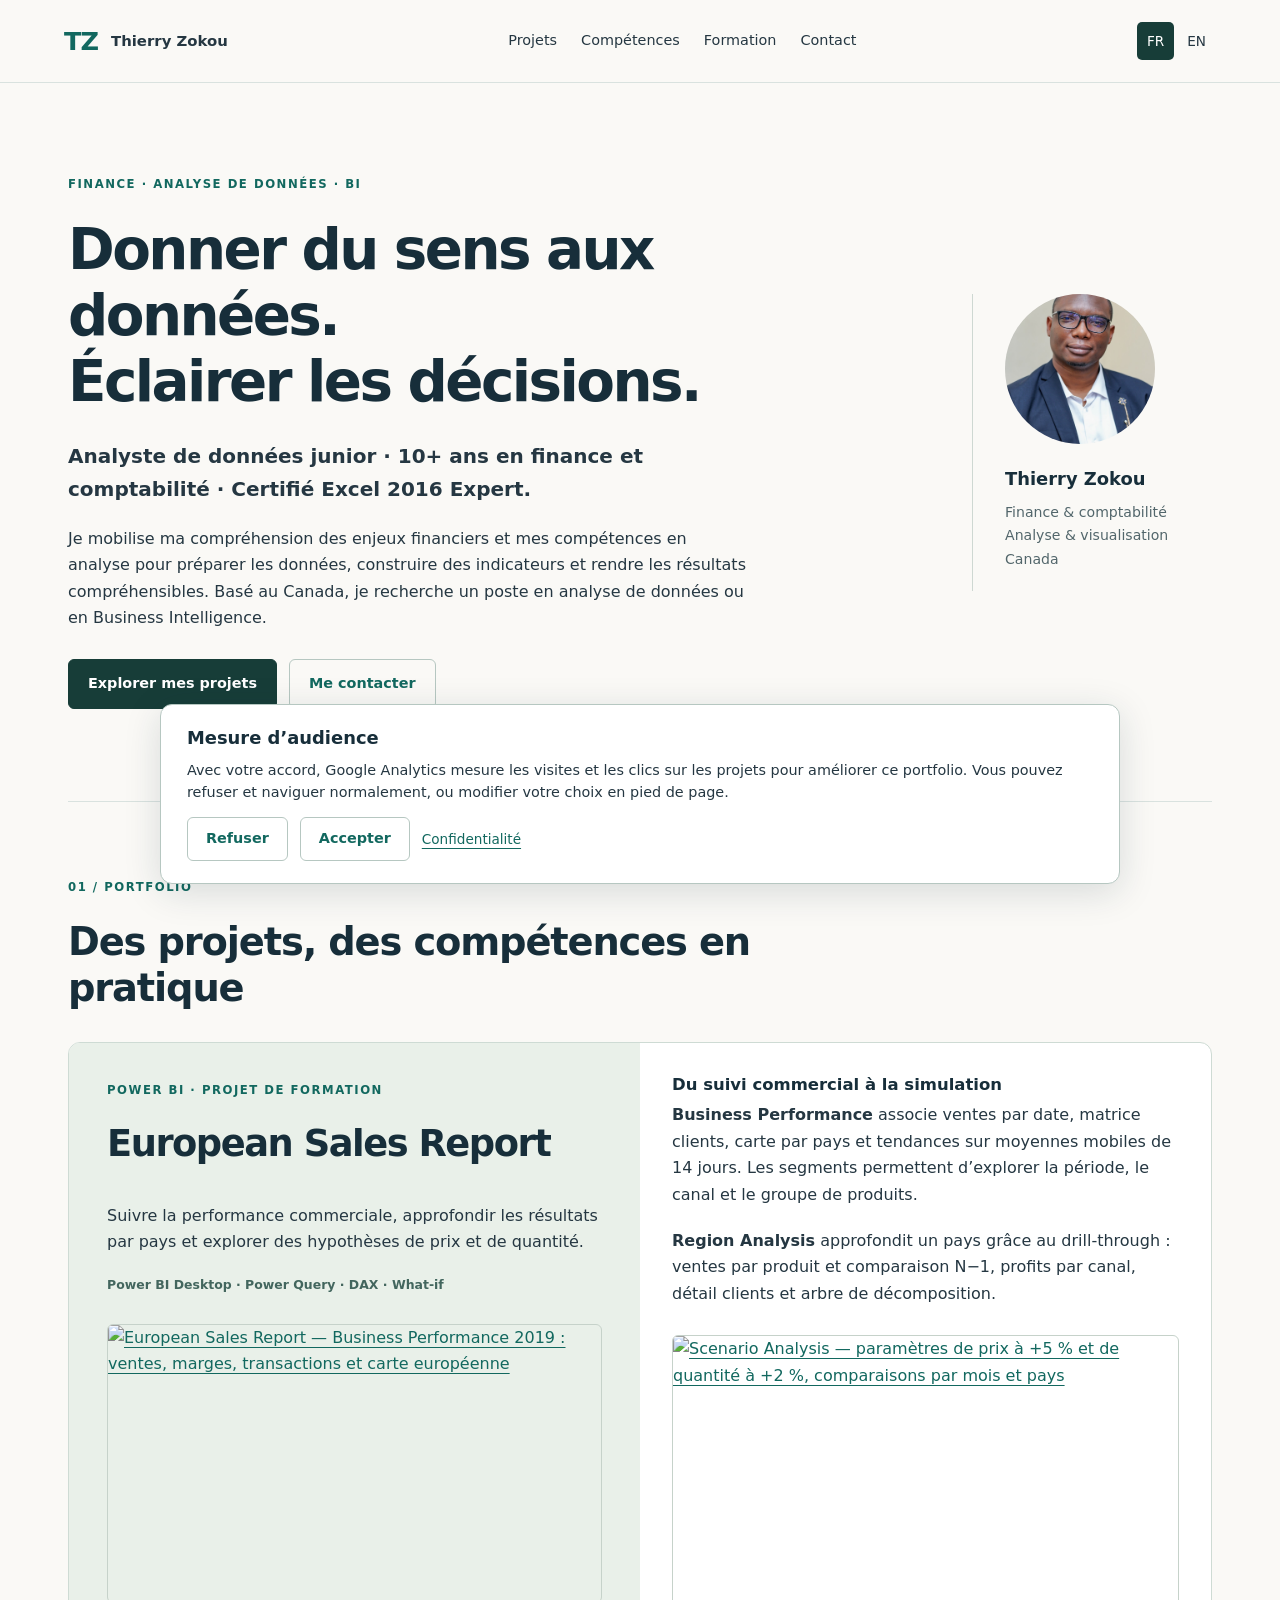
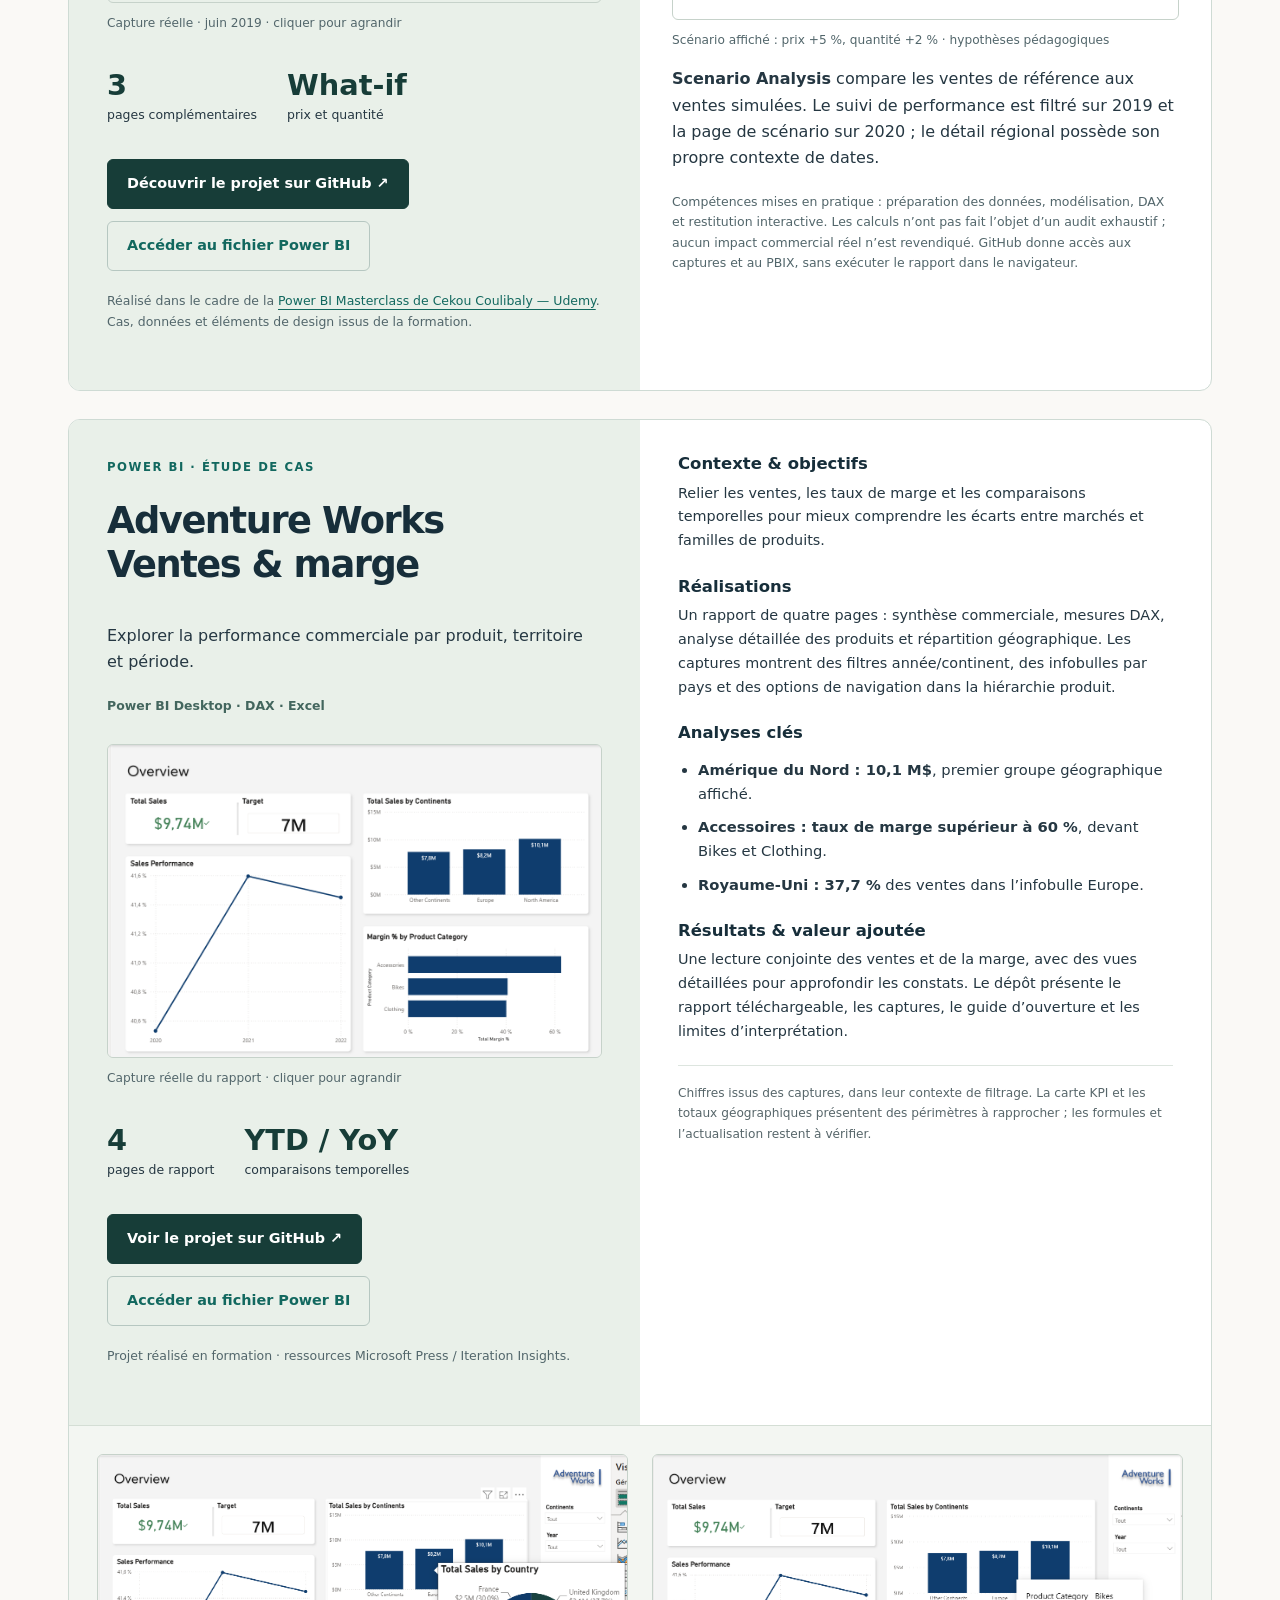
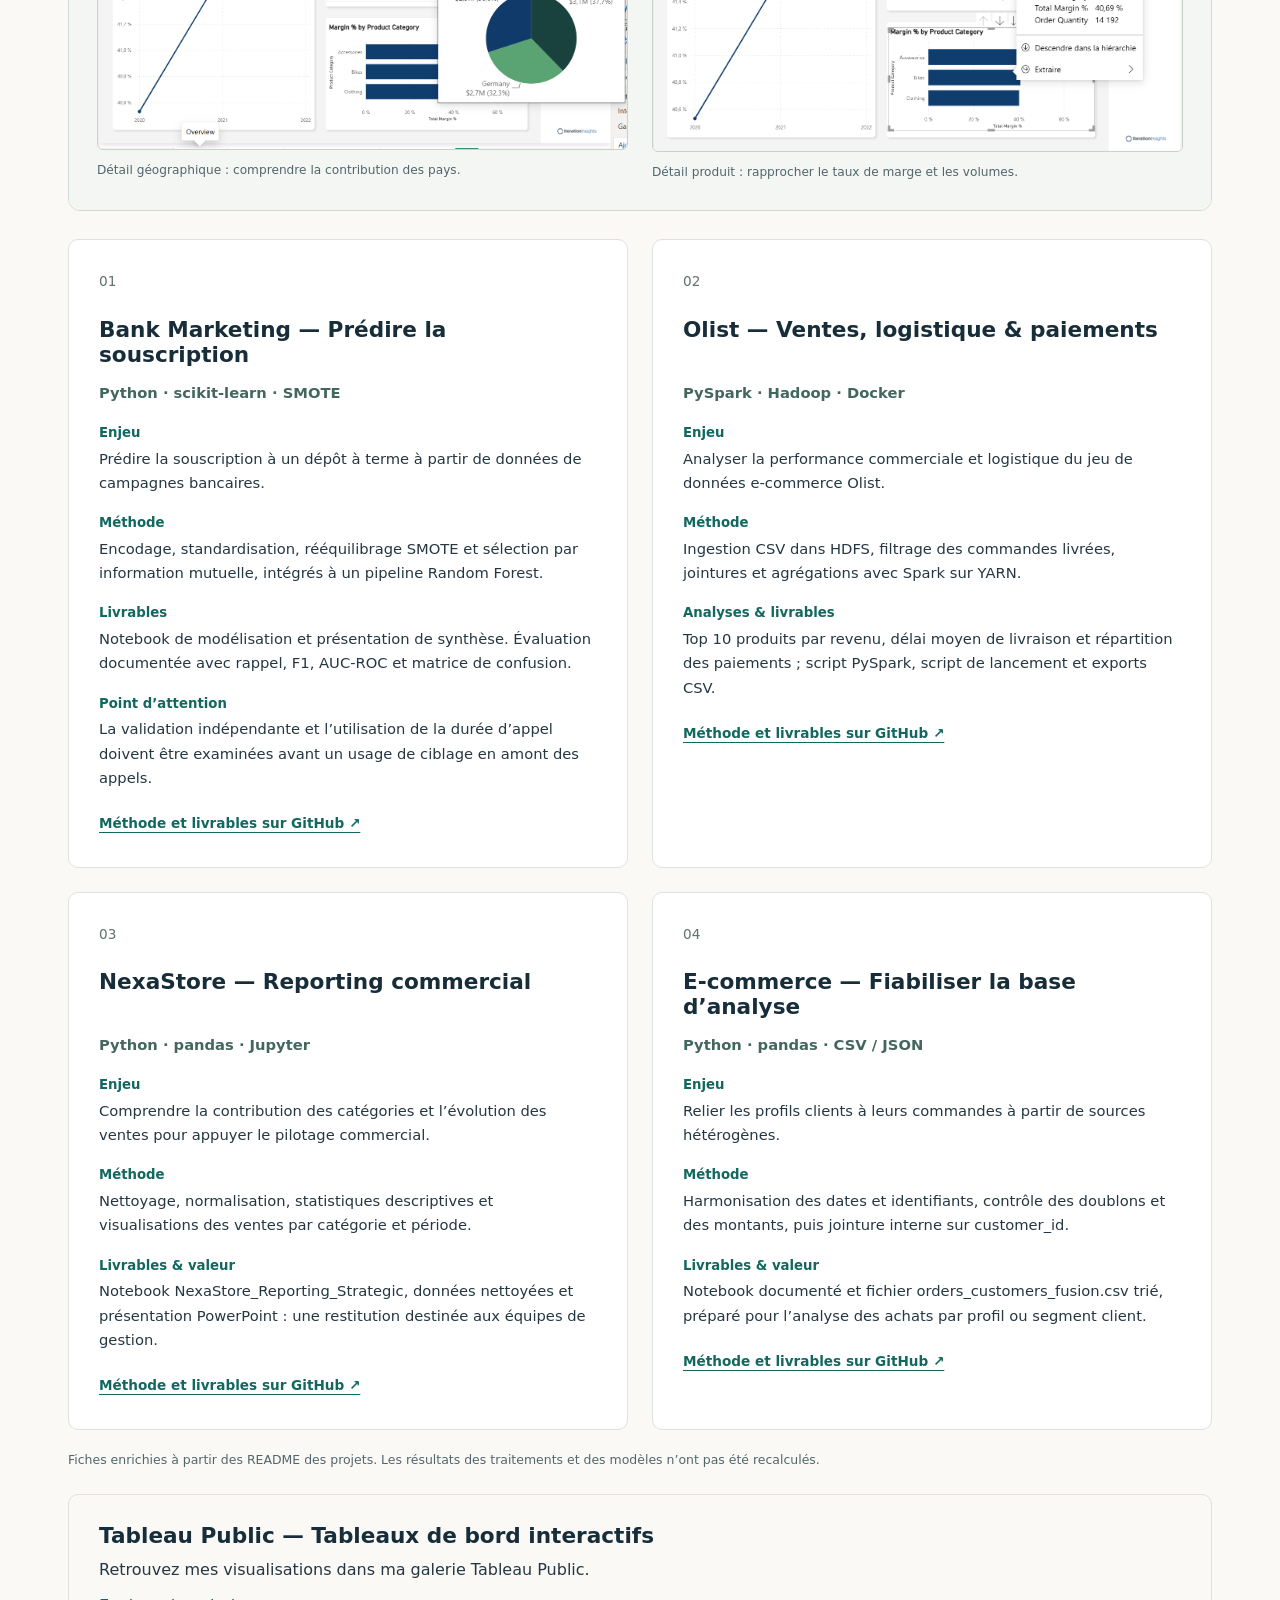
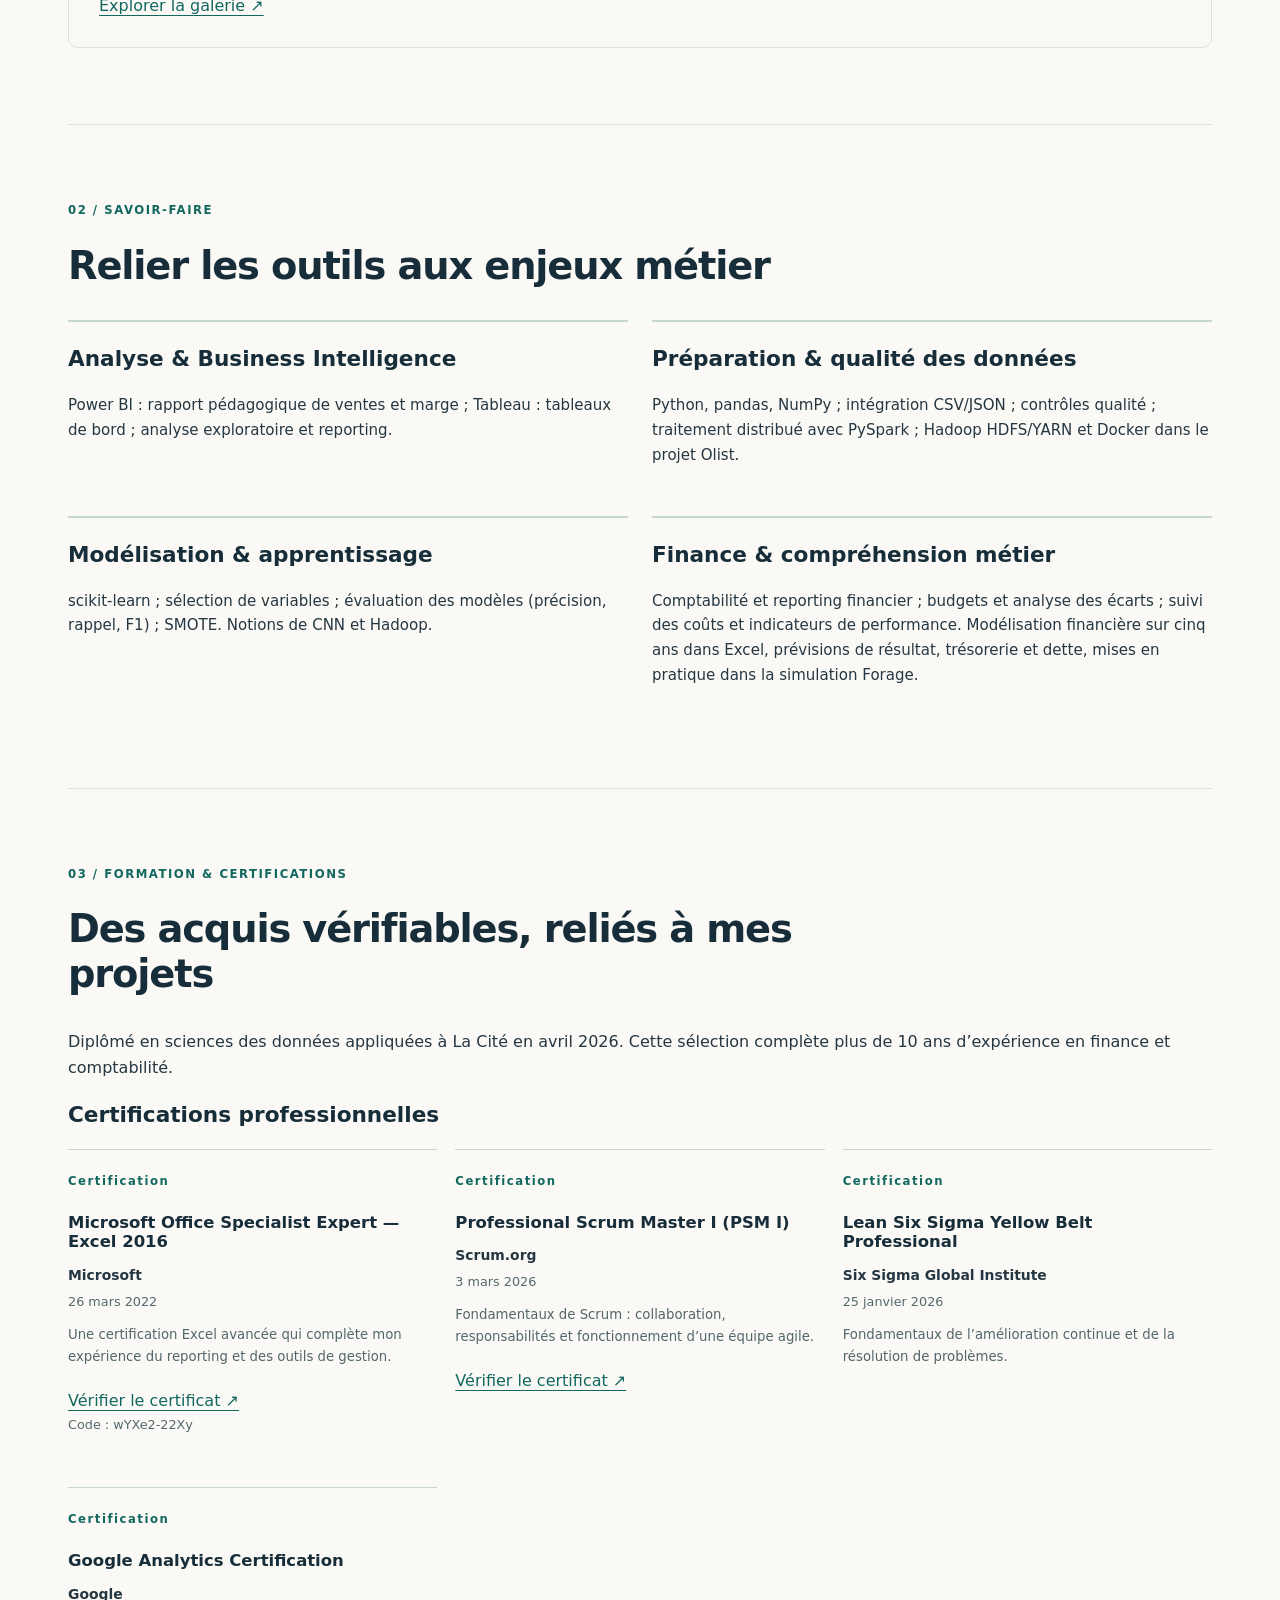
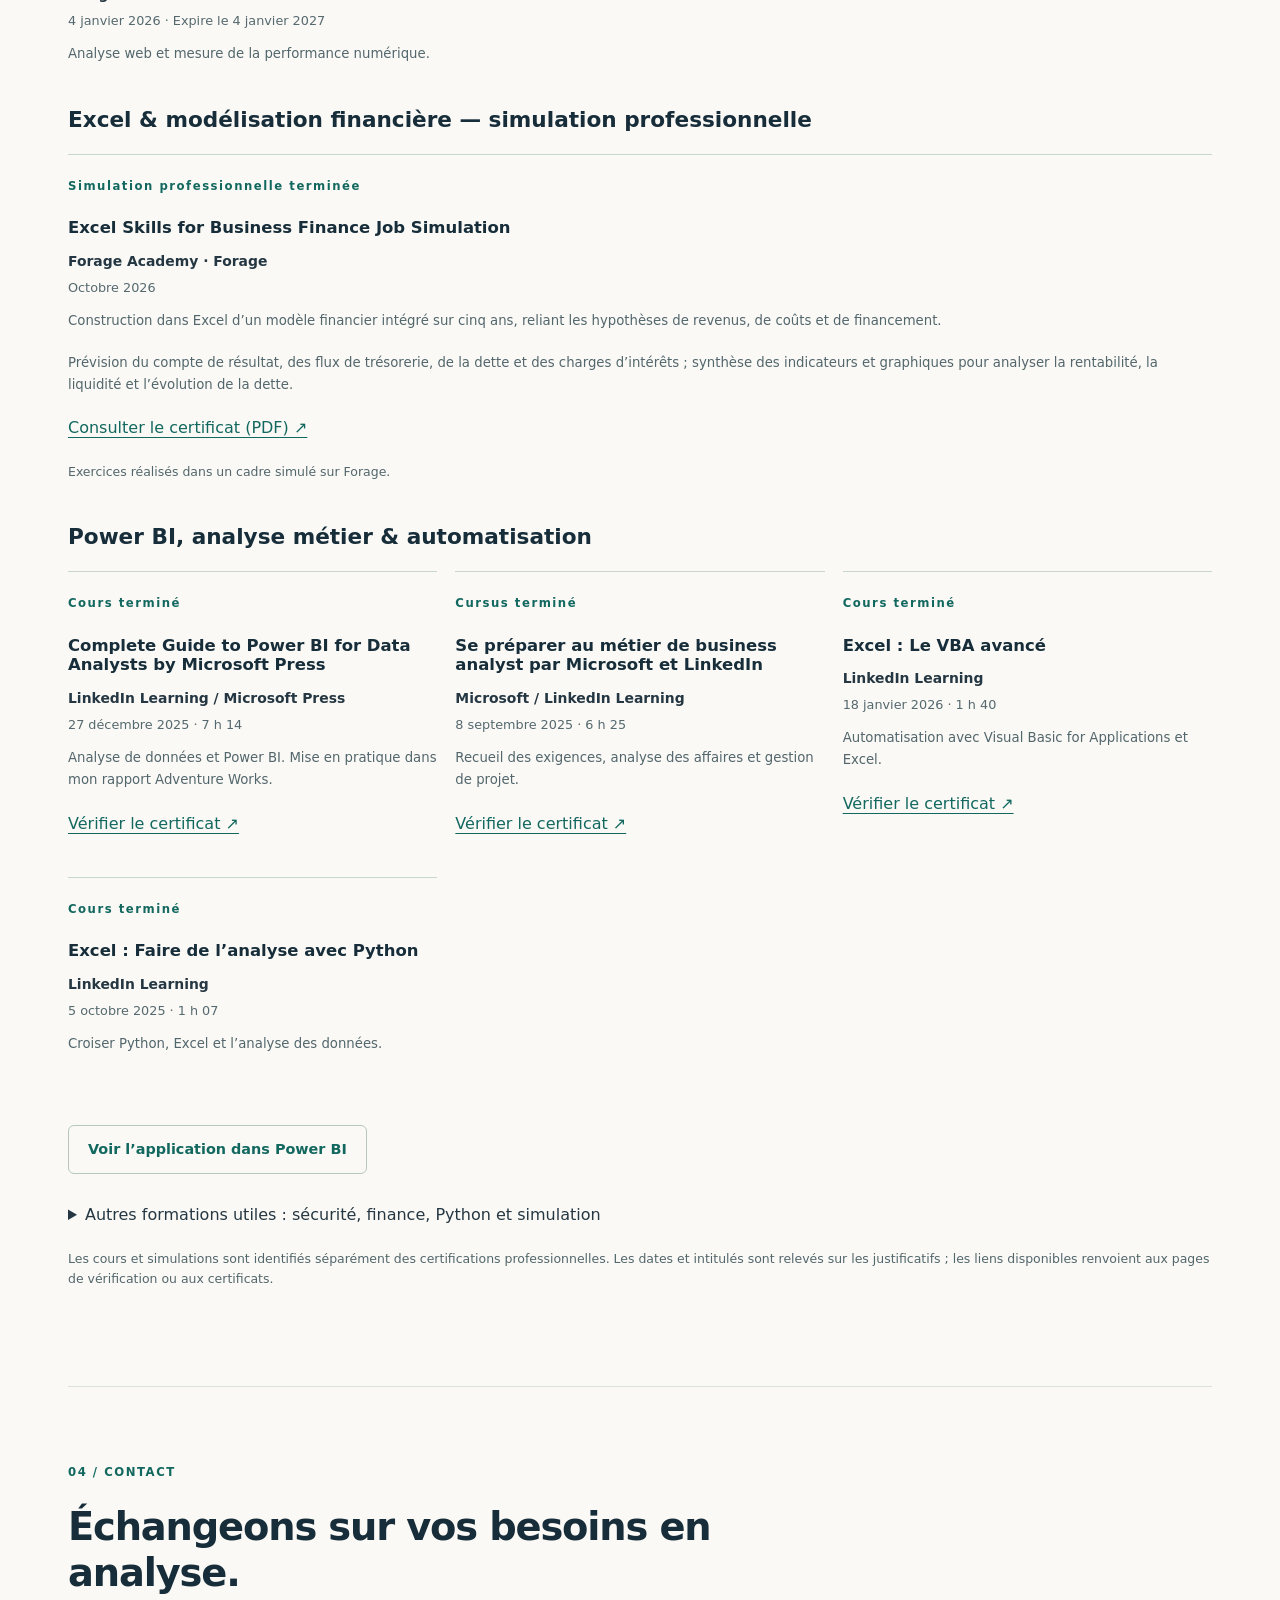
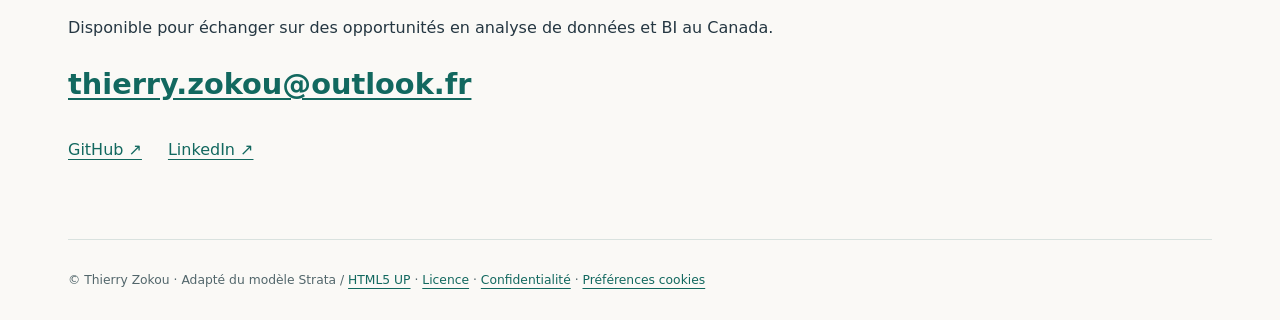
==== commit bea2e66d: "Improve spacing of European Sales Report portfolio details" ====
--- a/index.html
+++ b/index.html
@@ -1,5 +1,5 @@
 <!doctype html><html lang="fr"><head><meta charset="utf-8"><meta name="viewport" content="width=device-width, initial-scale=1"><title>Thierry Zokou | Analyste de données junior · Finance & BI</title><meta name="description" content="Portfolio de Thierry Zokou : analyse de données, Power BI, Python et PySpark, avec une expérience en finance et comptabilité."><link rel="stylesheet" href="assets/css/portfolio.css"><script defer src="assets/js/analytics.js"></script></head><body>
-<a class="skip" href="#main"><span class="lang-fr " lang="fr">Aller au contenu</span><span class="lang-en " lang="en" hidden>Skip to content</span></a><header class="topbar"><a class="brand" href="#accueil">TZ<span>Thierry Zokou</span></a><nav aria-label="Navigation"><a href="#projets"><span class="lang-fr " lang="fr">Projets</span><span class="lang-en " lang="en" hidden>Projects</span></a><a href="#competences"><span class="lang-fr " lang="fr">Compétences</span><span class="lang-en " lang="en" hidden>Skills</span></a><a href="#certifications"><span class="lang-fr " lang="fr">Formation</span><span class="lang-en " lang="en" hidden>Learning</span></a><a href="#contact"><span class="lang-fr " lang="fr">Contact</span><span class="lang-en " lang="en" hidden>Contact</span></a></nav><div class="languages"><button id="btn-fr" aria-pressed="true" aria-label="Français">FR</button><button id="btn-en" aria-pressed="false" aria-label="English">EN</button></div></header><main id="main"><section class="hero" id="accueil"><div><p class="eyebrow"><span class="lang-fr " lang="fr">FINANCE · ANALYSE DE DONNÉES · BI</span><span class="lang-en " lang="en" hidden>FINANCE · DATA ANALYTICS · BI</span></p><h1 class="lang-fr " lang="fr">Donner du sens aux données.<br>Éclairer les décisions.</h1><h1 class="lang-en " lang="en" hidden>Making sense of data.<br>Informing decisions.</h1><p class="lang-fr lead" lang="fr">Analyste de données junior · 10+ ans en finance et comptabilité · Certifié Excel 2016 Expert.</p><p class="lang-en lead" lang="en" hidden>Junior Data Analyst · 10+ years in finance and accounting · Excel 2016 Expert certified.</p><p class="lang-fr " lang="fr">Je mobilise ma compréhension des enjeux financiers et mes compétences en analyse pour préparer les données, construire des indicateurs et rendre les résultats compréhensibles. Basé au Canada, je recherche un poste en analyse de données ou en Business Intelligence.</p><p class="lang-en " lang="en" hidden>I combine financial understanding with analytical skills to prepare data, build indicators and communicate findings clearly. Based in Canada, I am seeking a role in data analytics or Business Intelligence.</p><div class="actions"><a class="button primary" href="#projets"><span class="lang-fr " lang="fr">Explorer mes projets</span><span class="lang-en " lang="en" hidden>Explore my projects</span></a><a class="button" href="mailto:thierry.zokou@outlook.fr"><span class="lang-fr " lang="fr">Me contacter</span><span class="lang-en " lang="en" hidden>Contact me</span></a></div></div><aside class="profile"><img src="images/avatar.jpg" alt="Thierry Zokou"><p class="name">Thierry Zokou</p><p class="lang-fr " lang="fr">Finance & comptabilité<br>Analyse & visualisation<br>Canada</p><p class="lang-en " lang="en" hidden>Finance & accounting<br>Analytics & visualisation<br>Canada</p></aside></section><section id="projets"><div class="section-heading"><p class="eyebrow">01 / PORTFOLIO</p><h2 class="lang-fr " lang="fr">Des projets, des compétences en pratique</h2><h2 class="lang-en " lang="en" hidden>Projects that put skills into practice</h2></div><article class="featured powerbi-project" id="european-sales"><div class="feature-intro"><p class="eyebrow">POWER BI · <span class="lang-fr" lang="fr">PROJET DE FORMATION</span><span class="lang-en" lang="en" hidden>TRAINING PROJECT</span></p><h3>European Sales Report</h3><p class="lang-fr" lang="fr">Suivre la performance commerciale, approfondir les résultats par pays et explorer des hypothèses de prix et de quantité.</p><p class="lang-en" lang="en" hidden>Monitor sales performance, explore country-level results and test price and quantity assumptions.</p><p class="tags">Power BI Desktop · Power Query · DAX · What-if</p><figure class="report-preview"><a href="https://raw.githubusercontent.com/tzokou/PowerBi/main/european-sales-report/images/business-performance.jpg" target="_blank" rel="noopener noreferrer"><img src="https://raw.githubusercontent.com/tzokou/PowerBi/main/european-sales-report/images/business-performance.jpg" width="1210" height="681" loading="lazy" alt="European Sales Report — Business Performance 2019 : ventes, marges, transactions et carte européenne"></a><figcaption class="lang-fr" lang="fr">Capture réelle · juin 2019 · cliquer pour agrandir</figcaption><figcaption class="lang-en" lang="en" hidden>Actual screenshot · June 2019 · click to enlarge</figcaption></figure><div class="metrics"><span><strong>3</strong><span class="lang-fr" lang="fr">pages complémentaires</span><span class="lang-en" lang="en" hidden>complementary pages</span></span><span><strong>What-if</strong><span class="lang-fr" lang="fr">prix et quantité</span><span class="lang-en" lang="en" hidden>price and quantity</span></span></div><div class="actions"><a class="button primary" href="https://github.com/tzokou/PowerBi/tree/main/european-sales-report" target="_blank" rel="noopener noreferrer"><span class="lang-fr" lang="fr">Découvrir le projet sur GitHub ↗</span><span class="lang-en" lang="en" hidden>Explore the project on GitHub ↗</span></a><a class="button" href="https://github.com/tzokou/PowerBi/blob/main/european-sales-report/European%20Sales%20Report.pbix" target="_blank" rel="noopener noreferrer"><span class="lang-fr" lang="fr">Accéder au fichier Power BI</span><span class="lang-en" lang="en" hidden>Get the Power BI file</span></a></div><p class="lang-fr training-note" lang="fr">Réalisé dans le cadre de la <a href="https://www.udemy.com/course/microsoft-power-bi-masterclass-intermediaires-et-avances/" target="_blank" rel="noopener noreferrer">Power BI Masterclass de Cekou Coulibaly — Udemy</a>. Cas, données et éléments de design issus de la formation.</p><p class="lang-en training-note" lang="en" hidden>Completed as part of Cekou Coulibaly’s Power BI Masterclass on Udemy. Case study, data and design assets supplied by the course.</p></div><div class="feature-body"><h4 class="lang-fr" lang="fr">Du suivi commercial à la simulation</h4><h4 class="lang-en" lang="en" hidden>From sales monitoring to scenario exploration</h4><p class="lang-fr" lang="fr"><strong>Business Performance</strong> associe ventes par date, matrice clients, carte par pays et tendances sur moyennes mobiles de 14 jours. Les segments permettent d’explorer la période, le canal et le groupe de produits.</p><p class="lang-en" lang="en" hidden><strong>Business Performance</strong> combines sales over time, a customer matrix, a country map and 14-day moving-average trends, with period, channel and product-group filters.</p><p class="lang-fr" lang="fr"><strong>Region Analysis</strong> approfondit un pays grâce au drill-through : ventes par produit et comparaison N−1, profits par canal, détail clients et arbre de décomposition.</p><p class="lang-en" lang="en" hidden><strong>Region Analysis</strong> uses country drill-through to explore product sales against the prior year, channel profits, customers and a decomposition tree.</p><figure class="report-preview"><a href="https://raw.githubusercontent.com/tzokou/PowerBi/main/european-sales-report/images/scenario-analysis.jpg" target="_blank" rel="noopener noreferrer"><img src="https://raw.githubusercontent.com/tzokou/PowerBi/main/european-sales-report/images/scenario-analysis.jpg" width="1348" height="755" loading="lazy" alt="Scenario Analysis — paramètres de prix à +5 % et de quantité à +2 %, comparaisons par mois et pays"></a><figcaption class="lang-fr" lang="fr">Scénario affiché : prix +5 %, quantité +2 % · hypothèses pédagogiques</figcaption><figcaption class="lang-en" lang="en" hidden>Displayed scenario: price +5%, quantity +2% · educational assumptions</figcaption></figure><p class="lang-fr" lang="fr"><strong>Scenario Analysis</strong> compare les ventes de référence aux ventes simulées. Le suivi de performance est filtré sur 2019 et la page de scénario sur 2020 ; le détail régional possède son propre contexte de dates.</p><p class="lang-en" lang="en" hidden><strong>Scenario Analysis</strong> compares baseline and simulated sales. The performance page is filtered to 2019, the scenario page to 2020, and the regional detail has its own date context.</p><p class="lang-fr source-note" lang="fr">Compétences mises en pratique : préparation des données, modélisation, DAX et restitution interactive. Les calculs n’ont pas fait l’objet d’un audit exhaustif ; aucun impact commercial réel n’est revendiqué. GitHub donne accès aux captures et au PBIX, sans exécuter le rapport dans le navigateur.</p><p class="lang-en source-note" lang="en" hidden>Skills practised: data preparation, modelling, DAX and interactive reporting. Calculations have not been exhaustively audited; no real-world business impact is claimed. GitHub provides screenshots and the PBIX without running the report in the browser.</p></div></article><article class="featured powerbi-project" id="powerbi"><div class="feature-intro"><p class="eyebrow">POWER BI · <span class="lang-fr " lang="fr">ÉTUDE DE CAS</span><span class="lang-en " lang="en" hidden>CASE STUDY</span></p><h3 class="lang-fr " lang="fr">Adventure Works<br>Ventes & marge</h3><h3 class="lang-en " lang="en" hidden>Adventure Works<br>Sales & margin</h3><p class="lang-fr " lang="fr">Explorer la performance commerciale par produit, territoire et période.</p><p class="lang-en " lang="en" hidden>Explore sales performance across products, territories and time.</p><p class="tags">Power BI Desktop · DAX · Excel</p><figure class="report-preview"><a href="images/powerbi/overview.png" target="_blank" rel="noopener noreferrer"><span class="lang-fr " lang="fr"><img src="images/powerbi/overview.png" width="1138" height="720" loading="lazy" alt="Rapport Power BI : ventes par continent, marge par catégorie et évolution annuelle"></span><span class="lang-en " lang="en" hidden><img src="images/powerbi/overview.png" width="1138" height="720" loading="lazy" alt="Power BI report: sales by continent, category margin and annual margin trend"></span></a><figcaption class="lang-fr " lang="fr">Capture réelle du rapport · cliquer pour agrandir</figcaption><figcaption class="lang-en " lang="en" hidden>Actual report screenshot · click to enlarge</figcaption></figure><div class="metrics"><span><strong>4</strong><span class="lang-fr " lang="fr">pages de rapport</span><span class="lang-en " lang="en" hidden>report pages</span></span><span><strong>YTD / YoY</strong><span class="lang-fr " lang="fr">comparaisons temporelles</span><span class="lang-en " lang="en" hidden>time comparisons</span></span></div><div class="actions"><a class="button primary" href="https://github.com/tzokou/PowerBi" target="_blank" rel="noopener noreferrer"><span class="lang-fr " lang="fr">Voir le projet sur GitHub ↗</span><span class="lang-en " lang="en" hidden>View project on GitHub ↗</span></a><a class="button" href="https://github.com/tzokou/PowerBi/blob/main/sales.pbix" target="_blank" rel="noopener noreferrer"><span class="lang-fr " lang="fr">Accéder au fichier Power BI</span><span class="lang-en " lang="en" hidden>Get the Power BI file</span></a></div><p class="lang-fr training-note" lang="fr">Projet réalisé en formation · ressources Microsoft Press / Iteration Insights.</p><p class="lang-en training-note" lang="en" hidden>Training project · Microsoft Press / Iteration Insights resources.</p></div><div class="feature-details"><h4 class="lang-fr " lang="fr">Contexte & objectifs</h4><h4 class="lang-en " lang="en" hidden>Context & objectives</h4><p class="lang-fr " lang="fr">Relier les ventes, les taux de marge et les comparaisons temporelles pour mieux comprendre les écarts entre marchés et familles de produits.</p><p class="lang-en " lang="en" hidden>Connect sales, margin rates and time comparisons to explore differences between markets and product families.</p><h4 class="lang-fr " lang="fr">Réalisations</h4><h4 class="lang-en " lang="en" hidden>Deliverables</h4><p class="lang-fr " lang="fr">Un rapport de quatre pages : synthèse commerciale, mesures DAX, analyse détaillée des produits et répartition géographique. Les captures montrent des filtres année/continent, des infobulles par pays et des options de navigation dans la hiérarchie produit.</p><p class="lang-en " lang="en" hidden>A four-page report: commercial overview, DAX measures, detailed product analysis and geographic breakdown. Screenshots show year/continent filters, country tooltips and product hierarchy navigation options.</p><h4 class="lang-fr " lang="fr">Analyses clés</h4><h4 class="lang-en " lang="en" hidden>Key findings</h4><div class="lang-fr findings" lang="fr"><ul><li><strong>Amérique du Nord : 10,1 M$</strong>, premier groupe géographique affiché.</li><li><strong>Accessoires : taux de marge supérieur à 60 %</strong>, devant Bikes et Clothing.</li><li><strong>Royaume-Uni : 37,7 %</strong> des ventes dans l’infobulle Europe.</li></ul></div><div class="lang-en findings" lang="en" hidden><ul><li><strong>North America: $10.1M</strong>, the leading displayed geographic group.</li><li><strong>Accessories: margin rate above 60%</strong>, ahead of Bikes and Clothing.</li><li><strong>United Kingdom: 37.7%</strong> of sales within the Europe tooltip.</li></ul></div><h4 class="lang-fr " lang="fr">Résultats & valeur ajoutée</h4><h4 class="lang-en " lang="en" hidden>Results & value</h4><p class="lang-fr " lang="fr">Une lecture conjointe des ventes et de la marge, avec des vues détaillées pour approfondir les constats. Le dépôt présente le rapport téléchargeable, les captures, le guide d’ouverture et les limites d’interprétation.</p><p class="lang-en " lang="en" hidden>A combined view of sales and margin, with details to investigate findings. The repository includes the downloadable report, screenshots, a setup guide and interpretation limits.</p><p class="lang-fr note" lang="fr">Chiffres issus des captures, dans leur contexte de filtrage. La carte KPI et les totaux géographiques présentent des périmètres à rapprocher ; les formules et l’actualisation restent à vérifier.</p><p class="lang-en note" lang="en" hidden>Figures come from screenshots in their filter context. KPI and geographic totals require scope reconciliation; formulas and refresh remain to be verified.</p></div><div class="evidence-gallery"><figure><a href="images/powerbi/country-tooltip-europe.png" target="_blank" rel="noopener noreferrer"><img src="images/powerbi/country-tooltip-europe.png" width="1362" height="757" loading="lazy" alt="Power BI — Europe : United Kingdom 37,7 %, Germany 32,3 %, France 30,0 %"></a><figcaption class="lang-fr " lang="fr">Détail géographique : comprendre la contribution des pays.</figcaption><figcaption class="lang-en " lang="en" hidden>Geographic detail: explore each country’s contribution.</figcaption></figure><figure><a href="images/powerbi/product-drillthrough.png" target="_blank" rel="noopener noreferrer"><img src="images/powerbi/product-drillthrough.png" width="1321" height="741" loading="lazy" alt="Power BI — Bikes : Total Margin 40,69 %, Order Quantity 14 192"></a><figcaption class="lang-fr " lang="fr">Détail produit : rapprocher le taux de marge et les volumes.</figcaption><figcaption class="lang-en " lang="en" hidden>Product detail: compare margin rate and quantity.</figcaption></figure></div></article><div class="project-grid"><article class="project-card"><div class="project-number">01</div><h3 class="lang-fr " lang="fr">Bank Marketing — Prédire la souscription</h3><h3 class="lang-en " lang="en" hidden>Bank Marketing — Predicting subscriptions</h3><p class="tags">Python · scikit-learn · SMOTE</p><h4 class="lang-fr " lang="fr">Enjeu</h4><h4 class="lang-en " lang="en" hidden>Business question</h4><p class="lang-fr " lang="fr">Prédire la souscription à un dépôt à terme à partir de données de campagnes bancaires.</p><p class="lang-en " lang="en" hidden>Predict term-deposit subscriptions using bank marketing campaign data.</p><h4 class="lang-fr " lang="fr">Méthode</h4><h4 class="lang-en " lang="en" hidden>Method</h4><p class="lang-fr " lang="fr">Encodage, standardisation, rééquilibrage SMOTE et sélection par information mutuelle, intégrés à un pipeline Random Forest.</p><p class="lang-en " lang="en" hidden>Encoding, scaling, SMOTE resampling and mutual-information feature selection in a Random Forest pipeline.</p><h4 class="lang-fr " lang="fr">Livrables</h4><h4 class="lang-en " lang="en" hidden>Deliverables</h4><p class="lang-fr " lang="fr">Notebook de modélisation et présentation de synthèse. Évaluation documentée avec rappel, F1, AUC-ROC et matrice de confusion.</p><p class="lang-en " lang="en" hidden>Modelling notebook and summary presentation. Documented evaluation using recall, F1, ROC-AUC and a confusion matrix.</p><h4 class="lang-fr " lang="fr">Point d’attention</h4><h4 class="lang-en " lang="en" hidden>Limitation</h4><p class="lang-fr " lang="fr">La validation indépendante et l’utilisation de la durée d’appel doivent être examinées avant un usage de ciblage en amont des appels.</p><p class="lang-en " lang="en" hidden>Independent validation and the use of call duration must be reviewed before applying the model to pre-call targeting.</p><a href="https://github.com/tzokou/pipeline-ia-pretraitement-bank-marketing" target="_blank" rel="noopener noreferrer"><span class="lang-fr " lang="fr">Méthode et livrables sur GitHub ↗</span><span class="lang-en " lang="en" hidden>Method and deliverables on GitHub ↗</span></a></article><article class="project-card"><div class="project-number">02</div><h3 class="lang-fr " lang="fr">Olist — Ventes, logistique & paiements</h3><h3 class="lang-en " lang="en" hidden>Olist — Sales, logistics & payments</h3><p class="tags">PySpark · Hadoop · Docker</p><h4 class="lang-fr " lang="fr">Enjeu</h4><h4 class="lang-en " lang="en" hidden>Business question</h4><p class="lang-fr " lang="fr">Analyser la performance commerciale et logistique du jeu de données e-commerce Olist.</p><p class="lang-en " lang="en" hidden>Analyse sales and logistics performance in the Olist e-commerce dataset.</p><h4 class="lang-fr " lang="fr">Méthode</h4><h4 class="lang-en " lang="en" hidden>Method</h4><p class="lang-fr " lang="fr">Ingestion CSV dans HDFS, filtrage des commandes livrées, jointures et agrégations avec Spark sur YARN.</p><p class="lang-en " lang="en" hidden>CSV ingestion into HDFS, delivered-order filtering, joins and aggregations with Spark on YARN.</p><h4 class="lang-fr " lang="fr">Analyses & livrables</h4><h4 class="lang-en " lang="en" hidden>Analyses & deliverables</h4><p class="lang-fr " lang="fr">Top 10 produits par revenu, délai moyen de livraison et répartition des paiements ; script PySpark, script de lancement et exports CSV.</p><p class="lang-en " lang="en" hidden>Top 10 products by revenue, average delivery time and payment distribution; PySpark script, run script and CSV exports.</p><a href="https://github.com/tzokou/pipeline-big-data-spark-olist" target="_blank" rel="noopener noreferrer"><span class="lang-fr " lang="fr">Méthode et livrables sur GitHub ↗</span><span class="lang-en " lang="en" hidden>Method and deliverables on GitHub ↗</span></a></article><article class="project-card"><div class="project-number">03</div><h3 class="lang-fr " lang="fr">NexaStore — Reporting commercial</h3><h3 class="lang-en " lang="en" hidden>NexaStore — Commercial reporting</h3><p class="tags">Python · pandas · Jupyter</p><h4 class="lang-fr " lang="fr">Enjeu</h4><h4 class="lang-en " lang="en" hidden>Business question</h4><p class="lang-fr " lang="fr">Comprendre la contribution des catégories et l’évolution des ventes pour appuyer le pilotage commercial.</p><p class="lang-en " lang="en" hidden>Understand category contributions and sales trends to support commercial decisions.</p><h4 class="lang-fr " lang="fr">Méthode</h4><h4 class="lang-en " lang="en" hidden>Method</h4><p class="lang-fr " lang="fr">Nettoyage, normalisation, statistiques descriptives et visualisations des ventes par catégorie et période.</p><p class="lang-en " lang="en" hidden>Cleaning, standardisation, descriptive statistics and sales visualisations by category and time period.</p><h4 class="lang-fr " lang="fr">Livrables & valeur</h4><h4 class="lang-en " lang="en" hidden>Deliverables & value</h4><p class="lang-fr " lang="fr">Notebook NexaStore_Reporting_Strategic, données nettoyées et présentation PowerPoint : une restitution destinée aux équipes de gestion.</p><p class="lang-en " lang="en" hidden>NexaStore_Reporting_Strategic notebook, cleaned data and PowerPoint presentation for a management audience.</p><a href="https://github.com/tzokou/analyse-nexastore-reporting" target="_blank" rel="noopener noreferrer"><span class="lang-fr " lang="fr">Méthode et livrables sur GitHub ↗</span><span class="lang-en " lang="en" hidden>Method and deliverables on GitHub ↗</span></a></article><article class="project-card"><div class="project-number">04</div><h3 class="lang-fr " lang="fr">E-commerce — Fiabiliser la base d’analyse</h3><h3 class="lang-en " lang="en" hidden>E-commerce — Building a reliable analysis dataset</h3><p class="tags">Python · pandas · CSV / JSON</p><h4 class="lang-fr " lang="fr">Enjeu</h4><h4 class="lang-en " lang="en" hidden>Business question</h4><p class="lang-fr " lang="fr">Relier les profils clients à leurs commandes à partir de sources hétérogènes.</p><p class="lang-en " lang="en" hidden>Connect customer profiles with their orders using different source formats.</p><h4 class="lang-fr " lang="fr">Méthode</h4><h4 class="lang-en " lang="en" hidden>Method</h4><p class="lang-fr " lang="fr">Harmonisation des dates et identifiants, contrôle des doublons et des montants, puis jointure interne sur customer_id.</p><p class="lang-en " lang="en" hidden>Standardise dates and identifiers, check duplicates and amounts, then perform an inner join on customer_id.</p><h4 class="lang-fr " lang="fr">Livrables & valeur</h4><h4 class="lang-en " lang="en" hidden>Deliverables & value</h4><p class="lang-fr " lang="fr">Notebook documenté et fichier orders_customers_fusion.csv trié, préparé pour l’analyse des achats par profil ou segment client.</p><p class="lang-en " lang="en" hidden>Documented notebook and sorted orders_customers_fusion.csv, prepared for purchase analysis by customer profile or segment.</p><a href="https://github.com/tzokou/fusion-validation-donnees-ecommerce" target="_blank" rel="noopener noreferrer"><span class="lang-fr " lang="fr">Méthode et livrables sur GitHub ↗</span><span class="lang-en " lang="en" hidden>Method and deliverables on GitHub ↗</span></a></article></div><p class="lang-fr source-note" lang="fr">Fiches enrichies à partir des README des projets. Les résultats des traitements et des modèles n’ont pas été recalculés.</p><p class="lang-en source-note" lang="en" hidden>Project summaries expanded using their READMEs. Processing outputs and model results have not been recalculated.</p><div class="tableau-callout"><h3 class="lang-fr " lang="fr">Tableau Public — Tableaux de bord interactifs</h3><h3 class="lang-en " lang="en" hidden>Tableau Public — Interactive dashboards</h3><p class="lang-fr " lang="fr">Retrouvez mes visualisations dans ma galerie Tableau Public.</p><p class="lang-en " lang="en" hidden>Browse my visualisations on Tableau Public.</p><a href="https://public.tableau.com/app/profile/thierry.pascal.zokou.tchokonthe/vizzes" target="_blank" rel="noopener noreferrer"><span class="lang-fr " lang="fr">Explorer la galerie ↗</span><span class="lang-en " lang="en" hidden>Explore the gallery ↗</span></a></div></section><section id="competences"><p class="eyebrow">02 / <span class="lang-fr " lang="fr">SAVOIR-FAIRE</span><span class="lang-en " lang="en" hidden>SKILLS</span></p><h2 class="lang-fr " lang="fr">Relier les outils aux enjeux métier</h2><h2 class="lang-en " lang="en" hidden>Connecting tools to business needs</h2><div class="skill-grid"><article><h3 class="lang-fr " lang="fr">Analyse & Business Intelligence</h3><h3 class="lang-en " lang="en" hidden>Analytics & Business Intelligence</h3><p class="lang-fr " lang="fr">Power BI : rapport pédagogique de ventes et marge ; Tableau : tableaux de bord ; analyse exploratoire et reporting.</p><p class="lang-en " lang="en" hidden>Power BI: sales and margin training report; Tableau: dashboards; exploratory analysis and reporting.</p></article><article><h3 class="lang-fr " lang="fr">Préparation & qualité des données</h3><h3 class="lang-en " lang="en" hidden>Data Preparation & Quality</h3><p class="lang-fr " lang="fr">Python, pandas, NumPy ; intégration CSV/JSON ; contrôles qualité ; traitement distribué avec PySpark ; Hadoop HDFS/YARN et Docker dans le projet Olist.</p><p class="lang-en " lang="en" hidden>Python, pandas, NumPy; CSV/JSON integration; quality checks; distributed processing with PySpark.</p></article><article><h3 class="lang-fr " lang="fr">Modélisation & apprentissage</h3><h3 class="lang-en " lang="en" hidden>Modelling & Machine Learning</h3><p class="lang-fr " lang="fr">scikit-learn ; sélection de variables ; évaluation des modèles (précision, rappel, F1) ; SMOTE. Notions de CNN et Hadoop.</p><p class="lang-en " lang="en" hidden>scikit-learn; feature selection; model evaluation (accuracy, recall, F1); SMOTE. Basic knowledge of CNNs and Hadoop.</p></article><article><h3 class="lang-fr " lang="fr">Finance & compréhension métier</h3><h3 class="lang-en " lang="en" hidden>Finance & Business Understanding</h3><p class="lang-fr " lang="fr">Comptabilité et reporting financier ; budgets et analyse des écarts ; suivi des coûts et indicateurs de performance. Modélisation financière sur cinq ans dans Excel, prévisions de résultat, trésorerie et dette, mises en pratique dans la simulation Forage.</p><p class="lang-en " lang="en" hidden>Accounting and financial reporting; budgets and variance analysis; cost and performance indicator monitoring. Five-year financial modelling in Excel, with profit and loss, cash flow and debt forecasts practised in the Forage simulation.</p></article></div></section><section id="certifications"><p class="eyebrow">03 / <span class="lang-fr " lang="fr">FORMATION & CERTIFICATIONS</span><span class="lang-en " lang="en" hidden>LEARNING & CREDENTIALS</span></p><h2 class="lang-fr " lang="fr">Des acquis vérifiables, reliés à mes projets</h2><h2 class="lang-en " lang="en" hidden>Verifiable learning, connected to my projects</h2><p class="lang-fr " lang="fr">Diplômé en sciences des données appliquées à La Cité en avril 2026. Cette sélection complète plus de 10 ans d’expérience en finance et comptabilité.</p><p class="lang-en " lang="en" hidden>Applied Data Science graduate from La Cité, April 2026. This selection complements over 10 years of experience in finance and accounting.</p><h3 class="lang-fr " lang="fr">Certifications professionnelles</h3><h3 class="lang-en " lang="en" hidden>Professional certifications</h3><div class="cert-grid"><article class="cert-card"><div class="cert-content"><p class="lang-fr eyebrow" lang="fr">Certification</p><p class="lang-en eyebrow" lang="en" hidden>Certification</p><h3>Microsoft Office Specialist Expert — Excel 2016</h3><p class="cert-org">Microsoft</p><p class="lang-fr cert-date" lang="fr">26 mars 2022</p><p class="lang-en cert-date" lang="en" hidden>March 26, 2022</p><p class="lang-fr cert-desc" lang="fr">Une certification Excel avancée qui complète mon expérience du reporting et des outils de gestion.</p><p class="lang-en cert-desc" lang="en" hidden>An advanced Excel credential complementing my reporting and management-tool experience.</p><a href="https://verify.certiport.com" target="_blank" rel="noopener noreferrer"><span class="lang-fr " lang="fr">Vérifier le certificat ↗</span><span class="lang-en " lang="en" hidden>Verify credential ↗</span></a><p class="cert-date">Code : wYXe2-22Xy</p></div></article><article class="cert-card"><div class="cert-content"><p class="lang-fr eyebrow" lang="fr">Certification</p><p class="lang-en eyebrow" lang="en" hidden>Certification</p><h3>Professional Scrum Master I (PSM I)</h3><p class="cert-org">Scrum.org</p><p class="lang-fr cert-date" lang="fr">3 mars 2026</p><p class="lang-en cert-date" lang="en" hidden>March 3, 2026</p><p class="lang-fr cert-desc" lang="fr">Fondamentaux de Scrum : collaboration, responsabilités et fonctionnement d’une équipe agile.</p><p class="lang-en cert-desc" lang="en" hidden>Scrum fundamentals: collaboration, accountabilities and agile teamwork.</p><a href="https://www.scrum.org/certificates/1300723" target="_blank" rel="noopener noreferrer"><span class="lang-fr " lang="fr">Vérifier le certificat ↗</span><span class="lang-en " lang="en" hidden>Verify credential ↗</span></a></div></article><article class="cert-card"><div class="cert-content"><p class="lang-fr eyebrow" lang="fr">Certification</p><p class="lang-en eyebrow" lang="en" hidden>Certification</p><h3>Lean Six Sigma Yellow Belt Professional</h3><p class="cert-org">Six Sigma Global Institute</p><p class="lang-fr cert-date" lang="fr">25 janvier 2026</p><p class="lang-en cert-date" lang="en" hidden>January 25, 2026</p><p class="lang-fr cert-desc" lang="fr">Fondamentaux de l’amélioration continue et de la résolution de problèmes.</p><p class="lang-en cert-desc" lang="en" hidden>Foundations of continuous improvement and problem solving.</p></div></article><article class="cert-card"><div class="cert-content"><p class="lang-fr eyebrow" lang="fr">Certification</p><p class="lang-en eyebrow" lang="en" hidden>Certification</p><h3>Google Analytics Certification</h3><p class="cert-org">Google</p><p class="lang-fr cert-date" lang="fr">4 janvier 2026 · Expire le 4 janvier 2027</p><p class="lang-en cert-date" lang="en" hidden>January 4, 2026 · Expires January 4, 2027</p><p class="lang-fr cert-desc" lang="fr">Analyse web et mesure de la performance numérique.</p><p class="lang-en cert-desc" lang="en" hidden>Web analytics and digital performance measurement.</p></div></article></div><h3 class="lang-fr " lang="fr">Excel &amp; modélisation financière — simulation professionnelle</h3><h3 class="lang-en " lang="en" hidden>Excel &amp; financial modelling — job simulation</h3>
+<a class="skip" href="#main"><span class="lang-fr " lang="fr">Aller au contenu</span><span class="lang-en " lang="en" hidden>Skip to content</span></a><header class="topbar"><a class="brand" href="#accueil">TZ<span>Thierry Zokou</span></a><nav aria-label="Navigation"><a href="#projets"><span class="lang-fr " lang="fr">Projets</span><span class="lang-en " lang="en" hidden>Projects</span></a><a href="#competences"><span class="lang-fr " lang="fr">Compétences</span><span class="lang-en " lang="en" hidden>Skills</span></a><a href="#certifications"><span class="lang-fr " lang="fr">Formation</span><span class="lang-en " lang="en" hidden>Learning</span></a><a href="#contact"><span class="lang-fr " lang="fr">Contact</span><span class="lang-en " lang="en" hidden>Contact</span></a></nav><div class="languages"><button id="btn-fr" aria-pressed="true" aria-label="Français">FR</button><button id="btn-en" aria-pressed="false" aria-label="English">EN</button></div></header><main id="main"><section class="hero" id="accueil"><div><p class="eyebrow"><span class="lang-fr " lang="fr">FINANCE · ANALYSE DE DONNÉES · BI</span><span class="lang-en " lang="en" hidden>FINANCE · DATA ANALYTICS · BI</span></p><h1 class="lang-fr " lang="fr">Donner du sens aux données.<br>Éclairer les décisions.</h1><h1 class="lang-en " lang="en" hidden>Making sense of data.<br>Informing decisions.</h1><p class="lang-fr lead" lang="fr">Analyste de données junior · 10+ ans en finance et comptabilité · Certifié Excel 2016 Expert.</p><p class="lang-en lead" lang="en" hidden>Junior Data Analyst · 10+ years in finance and accounting · Excel 2016 Expert certified.</p><p class="lang-fr " lang="fr">Je mobilise ma compréhension des enjeux financiers et mes compétences en analyse pour préparer les données, construire des indicateurs et rendre les résultats compréhensibles. Basé au Canada, je recherche un poste en analyse de données ou en Business Intelligence.</p><p class="lang-en " lang="en" hidden>I combine financial understanding with analytical skills to prepare data, build indicators and communicate findings clearly. Based in Canada, I am seeking a role in data analytics or Business Intelligence.</p><div class="actions"><a class="button primary" href="#projets"><span class="lang-fr " lang="fr">Explorer mes projets</span><span class="lang-en " lang="en" hidden>Explore my projects</span></a><a class="button" href="mailto:thierry.zokou@outlook.fr"><span class="lang-fr " lang="fr">Me contacter</span><span class="lang-en " lang="en" hidden>Contact me</span></a></div></div><aside class="profile"><img src="images/avatar.jpg" alt="Thierry Zokou"><p class="name">Thierry Zokou</p><p class="lang-fr " lang="fr">Finance & comptabilité<br>Analyse & visualisation<br>Canada</p><p class="lang-en " lang="en" hidden>Finance & accounting<br>Analytics & visualisation<br>Canada</p></aside></section><section id="projets"><div class="section-heading"><p class="eyebrow">01 / PORTFOLIO</p><h2 class="lang-fr " lang="fr">Des projets, des compétences en pratique</h2><h2 class="lang-en " lang="en" hidden>Projects that put skills into practice</h2></div><article class="featured powerbi-project" id="european-sales"><div class="feature-intro"><p class="eyebrow">POWER BI · <span class="lang-fr" lang="fr">PROJET DE FORMATION</span><span class="lang-en" lang="en" hidden>TRAINING PROJECT</span></p><h3>European Sales Report</h3><p class="lang-fr" lang="fr">Suivre la performance commerciale, approfondir les résultats par pays et explorer des hypothèses de prix et de quantité.</p><p class="lang-en" lang="en" hidden>Monitor sales performance, explore country-level results and test price and quantity assumptions.</p><p class="tags">Power BI Desktop · Power Query · DAX · What-if</p><figure class="report-preview"><a href="https://raw.githubusercontent.com/tzokou/PowerBi/main/european-sales-report/images/business-performance.jpg" target="_blank" rel="noopener noreferrer"><img src="https://raw.githubusercontent.com/tzokou/PowerBi/main/european-sales-report/images/business-performance.jpg" width="1210" height="681" loading="lazy" alt="European Sales Report — Business Performance 2019 : ventes, marges, transactions et carte européenne"></a><figcaption class="lang-fr" lang="fr">Capture réelle · juin 2019 · cliquer pour agrandir</figcaption><figcaption class="lang-en" lang="en" hidden>Actual screenshot · June 2019 · click to enlarge</figcaption></figure><div class="metrics"><span><strong>3</strong><span class="lang-fr" lang="fr">pages complémentaires</span><span class="lang-en" lang="en" hidden>complementary pages</span></span><span><strong>What-if</strong><span class="lang-fr" lang="fr">prix et quantité</span><span class="lang-en" lang="en" hidden>price and quantity</span></span></div><div class="actions"><a class="button primary" href="https://github.com/tzokou/PowerBi/tree/main/european-sales-report" target="_blank" rel="noopener noreferrer"><span class="lang-fr" lang="fr">Découvrir le projet sur GitHub ↗</span><span class="lang-en" lang="en" hidden>Explore the project on GitHub ↗</span></a><a class="button" href="https://github.com/tzokou/PowerBi/blob/main/european-sales-report/European%20Sales%20Report.pbix" target="_blank" rel="noopener noreferrer"><span class="lang-fr" lang="fr">Accéder au fichier Power BI</span><span class="lang-en" lang="en" hidden>Get the Power BI file</span></a></div><p class="lang-fr training-note" lang="fr">Réalisé dans le cadre de la <a href="https://www.udemy.com/course/microsoft-power-bi-masterclass-intermediaires-et-avances/" target="_blank" rel="noopener noreferrer">Power BI Masterclass de Cekou Coulibaly — Udemy</a>. Cas, données et éléments de design issus de la formation.</p><p class="lang-en training-note" lang="en" hidden>Completed as part of Cekou Coulibaly’s Power BI Masterclass on Udemy. Case study, data and design assets supplied by the course.</p></div><div class="feature-body" style="padding:32px;min-width:0;box-sizing:border-box"><h4 class="lang-fr" lang="fr">Du suivi commercial à la simulation</h4><h4 class="lang-en" lang="en" hidden>From sales monitoring to scenario exploration</h4><p class="lang-fr" lang="fr"><strong>Business Performance</strong> associe ventes par date, matrice clients, carte par pays et tendances sur moyennes mobiles de 14 jours. Les segments permettent d’explorer la période, le canal et le groupe de produits.</p><p class="lang-en" lang="en" hidden><strong>Business Performance</strong> combines sales over time, a customer matrix, a country map and 14-day moving-average trends, with period, channel and product-group filters.</p><p class="lang-fr" lang="fr"><strong>Region Analysis</strong> approfondit un pays grâce au drill-through : ventes par produit et comparaison N−1, profits par canal, détail clients et arbre de décomposition.</p><p class="lang-en" lang="en" hidden><strong>Region Analysis</strong> uses country drill-through to explore product sales against the prior year, channel profits, customers and a decomposition tree.</p><figure class="report-preview"><a href="https://raw.githubusercontent.com/tzokou/PowerBi/main/european-sales-report/images/scenario-analysis.jpg" target="_blank" rel="noopener noreferrer"><img src="https://raw.githubusercontent.com/tzokou/PowerBi/main/european-sales-report/images/scenario-analysis.jpg" width="1348" height="755" loading="lazy" alt="Scenario Analysis — paramètres de prix à +5 % et de quantité à +2 %, comparaisons par mois et pays"></a><figcaption class="lang-fr" lang="fr">Scénario affiché : prix +5 %, quantité +2 % · hypothèses pédagogiques</figcaption><figcaption class="lang-en" lang="en" hidden>Displayed scenario: price +5%, quantity +2% · educational assumptions</figcaption></figure><p class="lang-fr" lang="fr"><strong>Scenario Analysis</strong> compare les ventes de référence aux ventes simulées. Le suivi de performance est filtré sur 2019 et la page de scénario sur 2020 ; le détail régional possède son propre contexte de dates.</p><p class="lang-en" lang="en" hidden><strong>Scenario Analysis</strong> compares baseline and simulated sales. The performance page is filtered to 2019, the scenario page to 2020, and the regional detail has its own date context.</p><p class="lang-fr source-note" lang="fr">Compétences mises en pratique : préparation des données, modélisation, DAX et restitution interactive. Les calculs n’ont pas fait l’objet d’un audit exhaustif ; aucun impact commercial réel n’est revendiqué. GitHub donne accès aux captures et au PBIX, sans exécuter le rapport dans le navigateur.</p><p class="lang-en source-note" lang="en" hidden>Skills practised: data preparation, modelling, DAX and interactive reporting. Calculations have not been exhaustively audited; no real-world business impact is claimed. GitHub provides screenshots and the PBIX without running the report in the browser.</p></div></article><article class="featured powerbi-project" id="powerbi"><div class="feature-intro"><p class="eyebrow">POWER BI · <span class="lang-fr " lang="fr">ÉTUDE DE CAS</span><span class="lang-en " lang="en" hidden>CASE STUDY</span></p><h3 class="lang-fr " lang="fr">Adventure Works<br>Ventes & marge</h3><h3 class="lang-en " lang="en" hidden>Adventure Works<br>Sales & margin</h3><p class="lang-fr " lang="fr">Explorer la performance commerciale par produit, territoire et période.</p><p class="lang-en " lang="en" hidden>Explore sales performance across products, territories and time.</p><p class="tags">Power BI Desktop · DAX · Excel</p><figure class="report-preview"><a href="images/powerbi/overview.png" target="_blank" rel="noopener noreferrer"><span class="lang-fr " lang="fr"><img src="images/powerbi/overview.png" width="1138" height="720" loading="lazy" alt="Rapport Power BI : ventes par continent, marge par catégorie et évolution annuelle"></span><span class="lang-en " lang="en" hidden><img src="images/powerbi/overview.png" width="1138" height="720" loading="lazy" alt="Power BI report: sales by continent, category margin and annual margin trend"></span></a><figcaption class="lang-fr " lang="fr">Capture réelle du rapport · cliquer pour agrandir</figcaption><figcaption class="lang-en " lang="en" hidden>Actual report screenshot · click to enlarge</figcaption></figure><div class="metrics"><span><strong>4</strong><span class="lang-fr " lang="fr">pages de rapport</span><span class="lang-en " lang="en" hidden>report pages</span></span><span><strong>YTD / YoY</strong><span class="lang-fr " lang="fr">comparaisons temporelles</span><span class="lang-en " lang="en" hidden>time comparisons</span></span></div><div class="actions"><a class="button primary" href="https://github.com/tzokou/PowerBi" target="_blank" rel="noopener noreferrer"><span class="lang-fr " lang="fr">Voir le projet sur GitHub ↗</span><span class="lang-en " lang="en" hidden>View project on GitHub ↗</span></a><a class="button" href="https://github.com/tzokou/PowerBi/blob/main/sales.pbix" target="_blank" rel="noopener noreferrer"><span class="lang-fr " lang="fr">Accéder au fichier Power BI</span><span class="lang-en " lang="en" hidden>Get the Power BI file</span></a></div><p class="lang-fr training-note" lang="fr">Projet réalisé en formation · ressources Microsoft Press / Iteration Insights.</p><p class="lang-en training-note" lang="en" hidden>Training project · Microsoft Press / Iteration Insights resources.</p></div><div class="feature-details"><h4 class="lang-fr " lang="fr">Contexte & objectifs</h4><h4 class="lang-en " lang="en" hidden>Context & objectives</h4><p class="lang-fr " lang="fr">Relier les ventes, les taux de marge et les comparaisons temporelles pour mieux comprendre les écarts entre marchés et familles de produits.</p><p class="lang-en " lang="en" hidden>Connect sales, margin rates and time comparisons to explore differences between markets and product families.</p><h4 class="lang-fr " lang="fr">Réalisations</h4><h4 class="lang-en " lang="en" hidden>Deliverables</h4><p class="lang-fr " lang="fr">Un rapport de quatre pages : synthèse commerciale, mesures DAX, analyse détaillée des produits et répartition géographique. Les captures montrent des filtres année/continent, des infobulles par pays et des options de navigation dans la hiérarchie produit.</p><p class="lang-en " lang="en" hidden>A four-page report: commercial overview, DAX measures, detailed product analysis and geographic breakdown. Screenshots show year/continent filters, country tooltips and product hierarchy navigation options.</p><h4 class="lang-fr " lang="fr">Analyses clés</h4><h4 class="lang-en " lang="en" hidden>Key findings</h4><div class="lang-fr findings" lang="fr"><ul><li><strong>Amérique du Nord : 10,1 M$</strong>, premier groupe géographique affiché.</li><li><strong>Accessoires : taux de marge supérieur à 60 %</strong>, devant Bikes et Clothing.</li><li><strong>Royaume-Uni : 37,7 %</strong> des ventes dans l’infobulle Europe.</li></ul></div><div class="lang-en findings" lang="en" hidden><ul><li><strong>North America: $10.1M</strong>, the leading displayed geographic group.</li><li><strong>Accessories: margin rate above 60%</strong>, ahead of Bikes and Clothing.</li><li><strong>United Kingdom: 37.7%</strong> of sales within the Europe tooltip.</li></ul></div><h4 class="lang-fr " lang="fr">Résultats & valeur ajoutée</h4><h4 class="lang-en " lang="en" hidden>Results & value</h4><p class="lang-fr " lang="fr">Une lecture conjointe des ventes et de la marge, avec des vues détaillées pour approfondir les constats. Le dépôt présente le rapport téléchargeable, les captures, le guide d’ouverture et les limites d’interprétation.</p><p class="lang-en " lang="en" hidden>A combined view of sales and margin, with details to investigate findings. The repository includes the downloadable report, screenshots, a setup guide and interpretation limits.</p><p class="lang-fr note" lang="fr">Chiffres issus des captures, dans leur contexte de filtrage. La carte KPI et les totaux géographiques présentent des périmètres à rapprocher ; les formules et l’actualisation restent à vérifier.</p><p class="lang-en note" lang="en" hidden>Figures come from screenshots in their filter context. KPI and geographic totals require scope reconciliation; formulas and refresh remain to be verified.</p></div><div class="evidence-gallery"><figure><a href="images/powerbi/country-tooltip-europe.png" target="_blank" rel="noopener noreferrer"><img src="images/powerbi/country-tooltip-europe.png" width="1362" height="757" loading="lazy" alt="Power BI — Europe : United Kingdom 37,7 %, Germany 32,3 %, France 30,0 %"></a><figcaption class="lang-fr " lang="fr">Détail géographique : comprendre la contribution des pays.</figcaption><figcaption class="lang-en " lang="en" hidden>Geographic detail: explore each country’s contribution.</figcaption></figure><figure><a href="images/powerbi/product-drillthrough.png" target="_blank" rel="noopener noreferrer"><img src="images/powerbi/product-drillthrough.png" width="1321" height="741" loading="lazy" alt="Power BI — Bikes : Total Margin 40,69 %, Order Quantity 14 192"></a><figcaption class="lang-fr " lang="fr">Détail produit : rapprocher le taux de marge et les volumes.</figcaption><figcaption class="lang-en " lang="en" hidden>Product detail: compare margin rate and quantity.</figcaption></figure></div></article><div class="project-grid"><article class="project-card"><div class="project-number">01</div><h3 class="lang-fr " lang="fr">Bank Marketing — Prédire la souscription</h3><h3 class="lang-en " lang="en" hidden>Bank Marketing — Predicting subscriptions</h3><p class="tags">Python · scikit-learn · SMOTE</p><h4 class="lang-fr " lang="fr">Enjeu</h4><h4 class="lang-en " lang="en" hidden>Business question</h4><p class="lang-fr " lang="fr">Prédire la souscription à un dépôt à terme à partir de données de campagnes bancaires.</p><p class="lang-en " lang="en" hidden>Predict term-deposit subscriptions using bank marketing campaign data.</p><h4 class="lang-fr " lang="fr">Méthode</h4><h4 class="lang-en " lang="en" hidden>Method</h4><p class="lang-fr " lang="fr">Encodage, standardisation, rééquilibrage SMOTE et sélection par information mutuelle, intégrés à un pipeline Random Forest.</p><p class="lang-en " lang="en" hidden>Encoding, scaling, SMOTE resampling and mutual-information feature selection in a Random Forest pipeline.</p><h4 class="lang-fr " lang="fr">Livrables</h4><h4 class="lang-en " lang="en" hidden>Deliverables</h4><p class="lang-fr " lang="fr">Notebook de modélisation et présentation de synthèse. Évaluation documentée avec rappel, F1, AUC-ROC et matrice de confusion.</p><p class="lang-en " lang="en" hidden>Modelling notebook and summary presentation. Documented evaluation using recall, F1, ROC-AUC and a confusion matrix.</p><h4 class="lang-fr " lang="fr">Point d’attention</h4><h4 class="lang-en " lang="en" hidden>Limitation</h4><p class="lang-fr " lang="fr">La validation indépendante et l’utilisation de la durée d’appel doivent être examinées avant un usage de ciblage en amont des appels.</p><p class="lang-en " lang="en" hidden>Independent validation and the use of call duration must be reviewed before applying the model to pre-call targeting.</p><a href="https://github.com/tzokou/pipeline-ia-pretraitement-bank-marketing" target="_blank" rel="noopener noreferrer"><span class="lang-fr " lang="fr">Méthode et livrables sur GitHub ↗</span><span class="lang-en " lang="en" hidden>Method and deliverables on GitHub ↗</span></a></article><article class="project-card"><div class="project-number">02</div><h3 class="lang-fr " lang="fr">Olist — Ventes, logistique & paiements</h3><h3 class="lang-en " lang="en" hidden>Olist — Sales, logistics & payments</h3><p class="tags">PySpark · Hadoop · Docker</p><h4 class="lang-fr " lang="fr">Enjeu</h4><h4 class="lang-en " lang="en" hidden>Business question</h4><p class="lang-fr " lang="fr">Analyser la performance commerciale et logistique du jeu de données e-commerce Olist.</p><p class="lang-en " lang="en" hidden>Analyse sales and logistics performance in the Olist e-commerce dataset.</p><h4 class="lang-fr " lang="fr">Méthode</h4><h4 class="lang-en " lang="en" hidden>Method</h4><p class="lang-fr " lang="fr">Ingestion CSV dans HDFS, filtrage des commandes livrées, jointures et agrégations avec Spark sur YARN.</p><p class="lang-en " lang="en" hidden>CSV ingestion into HDFS, delivered-order filtering, joins and aggregations with Spark on YARN.</p><h4 class="lang-fr " lang="fr">Analyses & livrables</h4><h4 class="lang-en " lang="en" hidden>Analyses & deliverables</h4><p class="lang-fr " lang="fr">Top 10 produits par revenu, délai moyen de livraison et répartition des paiements ; script PySpark, script de lancement et exports CSV.</p><p class="lang-en " lang="en" hidden>Top 10 products by revenue, average delivery time and payment distribution; PySpark script, run script and CSV exports.</p><a href="https://github.com/tzokou/pipeline-big-data-spark-olist" target="_blank" rel="noopener noreferrer"><span class="lang-fr " lang="fr">Méthode et livrables sur GitHub ↗</span><span class="lang-en " lang="en" hidden>Method and deliverables on GitHub ↗</span></a></article><article class="project-card"><div class="project-number">03</div><h3 class="lang-fr " lang="fr">NexaStore — Reporting commercial</h3><h3 class="lang-en " lang="en" hidden>NexaStore — Commercial reporting</h3><p class="tags">Python · pandas · Jupyter</p><h4 class="lang-fr " lang="fr">Enjeu</h4><h4 class="lang-en " lang="en" hidden>Business question</h4><p class="lang-fr " lang="fr">Comprendre la contribution des catégories et l’évolution des ventes pour appuyer le pilotage commercial.</p><p class="lang-en " lang="en" hidden>Understand category contributions and sales trends to support commercial decisions.</p><h4 class="lang-fr " lang="fr">Méthode</h4><h4 class="lang-en " lang="en" hidden>Method</h4><p class="lang-fr " lang="fr">Nettoyage, normalisation, statistiques descriptives et visualisations des ventes par catégorie et période.</p><p class="lang-en " lang="en" hidden>Cleaning, standardisation, descriptive statistics and sales visualisations by category and time period.</p><h4 class="lang-fr " lang="fr">Livrables & valeur</h4><h4 class="lang-en " lang="en" hidden>Deliverables & value</h4><p class="lang-fr " lang="fr">Notebook NexaStore_Reporting_Strategic, données nettoyées et présentation PowerPoint : une restitution destinée aux équipes de gestion.</p><p class="lang-en " lang="en" hidden>NexaStore_Reporting_Strategic notebook, cleaned data and PowerPoint presentation for a management audience.</p><a href="https://github.com/tzokou/analyse-nexastore-reporting" target="_blank" rel="noopener noreferrer"><span class="lang-fr " lang="fr">Méthode et livrables sur GitHub ↗</span><span class="lang-en " lang="en" hidden>Method and deliverables on GitHub ↗</span></a></article><article class="project-card"><div class="project-number">04</div><h3 class="lang-fr " lang="fr">E-commerce — Fiabiliser la base d’analyse</h3><h3 class="lang-en " lang="en" hidden>E-commerce — Building a reliable analysis dataset</h3><p class="tags">Python · pandas · CSV / JSON</p><h4 class="lang-fr " lang="fr">Enjeu</h4><h4 class="lang-en " lang="en" hidden>Business question</h4><p class="lang-fr " lang="fr">Relier les profils clients à leurs commandes à partir de sources hétérogènes.</p><p class="lang-en " lang="en" hidden>Connect customer profiles with their orders using different source formats.</p><h4 class="lang-fr " lang="fr">Méthode</h4><h4 class="lang-en " lang="en" hidden>Method</h4><p class="lang-fr " lang="fr">Harmonisation des dates et identifiants, contrôle des doublons et des montants, puis jointure interne sur customer_id.</p><p class="lang-en " lang="en" hidden>Standardise dates and identifiers, check duplicates and amounts, then perform an inner join on customer_id.</p><h4 class="lang-fr " lang="fr">Livrables & valeur</h4><h4 class="lang-en " lang="en" hidden>Deliverables & value</h4><p class="lang-fr " lang="fr">Notebook documenté et fichier orders_customers_fusion.csv trié, préparé pour l’analyse des achats par profil ou segment client.</p><p class="lang-en " lang="en" hidden>Documented notebook and sorted orders_customers_fusion.csv, prepared for purchase analysis by customer profile or segment.</p><a href="https://github.com/tzokou/fusion-validation-donnees-ecommerce" target="_blank" rel="noopener noreferrer"><span class="lang-fr " lang="fr">Méthode et livrables sur GitHub ↗</span><span class="lang-en " lang="en" hidden>Method and deliverables on GitHub ↗</span></a></article></div><p class="lang-fr source-note" lang="fr">Fiches enrichies à partir des README des projets. Les résultats des traitements et des modèles n’ont pas été recalculés.</p><p class="lang-en source-note" lang="en" hidden>Project summaries expanded using their READMEs. Processing outputs and model results have not been recalculated.</p><div class="tableau-callout"><h3 class="lang-fr " lang="fr">Tableau Public — Tableaux de bord interactifs</h3><h3 class="lang-en " lang="en" hidden>Tableau Public — Interactive dashboards</h3><p class="lang-fr " lang="fr">Retrouvez mes visualisations dans ma galerie Tableau Public.</p><p class="lang-en " lang="en" hidden>Browse my visualisations on Tableau Public.</p><a href="https://public.tableau.com/app/profile/thierry.pascal.zokou.tchokonthe/vizzes" target="_blank" rel="noopener noreferrer"><span class="lang-fr " lang="fr">Explorer la galerie ↗</span><span class="lang-en " lang="en" hidden>Explore the gallery ↗</span></a></div></section><section id="competences"><p class="eyebrow">02 / <span class="lang-fr " lang="fr">SAVOIR-FAIRE</span><span class="lang-en " lang="en" hidden>SKILLS</span></p><h2 class="lang-fr " lang="fr">Relier les outils aux enjeux métier</h2><h2 class="lang-en " lang="en" hidden>Connecting tools to business needs</h2><div class="skill-grid"><article><h3 class="lang-fr " lang="fr">Analyse & Business Intelligence</h3><h3 class="lang-en " lang="en" hidden>Analytics & Business Intelligence</h3><p class="lang-fr " lang="fr">Power BI : rapport pédagogique de ventes et marge ; Tableau : tableaux de bord ; analyse exploratoire et reporting.</p><p class="lang-en " lang="en" hidden>Power BI: sales and margin training report; Tableau: dashboards; exploratory analysis and reporting.</p></article><article><h3 class="lang-fr " lang="fr">Préparation & qualité des données</h3><h3 class="lang-en " lang="en" hidden>Data Preparation & Quality</h3><p class="lang-fr " lang="fr">Python, pandas, NumPy ; intégration CSV/JSON ; contrôles qualité ; traitement distribué avec PySpark ; Hadoop HDFS/YARN et Docker dans le projet Olist.</p><p class="lang-en " lang="en" hidden>Python, pandas, NumPy; CSV/JSON integration; quality checks; distributed processing with PySpark.</p></article><article><h3 class="lang-fr " lang="fr">Modélisation & apprentissage</h3><h3 class="lang-en " lang="en" hidden>Modelling & Machine Learning</h3><p class="lang-fr " lang="fr">scikit-learn ; sélection de variables ; évaluation des modèles (précision, rappel, F1) ; SMOTE. Notions de CNN et Hadoop.</p><p class="lang-en " lang="en" hidden>scikit-learn; feature selection; model evaluation (accuracy, recall, F1); SMOTE. Basic knowledge of CNNs and Hadoop.</p></article><article><h3 class="lang-fr " lang="fr">Finance & compréhension métier</h3><h3 class="lang-en " lang="en" hidden>Finance & Business Understanding</h3><p class="lang-fr " lang="fr">Comptabilité et reporting financier ; budgets et analyse des écarts ; suivi des coûts et indicateurs de performance. Modélisation financière sur cinq ans dans Excel, prévisions de résultat, trésorerie et dette, mises en pratique dans la simulation Forage.</p><p class="lang-en " lang="en" hidden>Accounting and financial reporting; budgets and variance analysis; cost and performance indicator monitoring. Five-year financial modelling in Excel, with profit and loss, cash flow and debt forecasts practised in the Forage simulation.</p></article></div></section><section id="certifications"><p class="eyebrow">03 / <span class="lang-fr " lang="fr">FORMATION & CERTIFICATIONS</span><span class="lang-en " lang="en" hidden>LEARNING & CREDENTIALS</span></p><h2 class="lang-fr " lang="fr">Des acquis vérifiables, reliés à mes projets</h2><h2 class="lang-en " lang="en" hidden>Verifiable learning, connected to my projects</h2><p class="lang-fr " lang="fr">Diplômé en sciences des données appliquées à La Cité en avril 2026. Cette sélection complète plus de 10 ans d’expérience en finance et comptabilité.</p><p class="lang-en " lang="en" hidden>Applied Data Science graduate from La Cité, April 2026. This selection complements over 10 years of experience in finance and accounting.</p><h3 class="lang-fr " lang="fr">Certifications professionnelles</h3><h3 class="lang-en " lang="en" hidden>Professional certifications</h3><div class="cert-grid"><article class="cert-card"><div class="cert-content"><p class="lang-fr eyebrow" lang="fr">Certification</p><p class="lang-en eyebrow" lang="en" hidden>Certification</p><h3>Microsoft Office Specialist Expert — Excel 2016</h3><p class="cert-org">Microsoft</p><p class="lang-fr cert-date" lang="fr">26 mars 2022</p><p class="lang-en cert-date" lang="en" hidden>March 26, 2022</p><p class="lang-fr cert-desc" lang="fr">Une certification Excel avancée qui complète mon expérience du reporting et des outils de gestion.</p><p class="lang-en cert-desc" lang="en" hidden>An advanced Excel credential complementing my reporting and management-tool experience.</p><a href="https://verify.certiport.com" target="_blank" rel="noopener noreferrer"><span class="lang-fr " lang="fr">Vérifier le certificat ↗</span><span class="lang-en " lang="en" hidden>Verify credential ↗</span></a><p class="cert-date">Code : wYXe2-22Xy</p></div></article><article class="cert-card"><div class="cert-content"><p class="lang-fr eyebrow" lang="fr">Certification</p><p class="lang-en eyebrow" lang="en" hidden>Certification</p><h3>Professional Scrum Master I (PSM I)</h3><p class="cert-org">Scrum.org</p><p class="lang-fr cert-date" lang="fr">3 mars 2026</p><p class="lang-en cert-date" lang="en" hidden>March 3, 2026</p><p class="lang-fr cert-desc" lang="fr">Fondamentaux de Scrum : collaboration, responsabilités et fonctionnement d’une équipe agile.</p><p class="lang-en cert-desc" lang="en" hidden>Scrum fundamentals: collaboration, accountabilities and agile teamwork.</p><a href="https://www.scrum.org/certificates/1300723" target="_blank" rel="noopener noreferrer"><span class="lang-fr " lang="fr">Vérifier le certificat ↗</span><span class="lang-en " lang="en" hidden>Verify credential ↗</span></a></div></article><article class="cert-card"><div class="cert-content"><p class="lang-fr eyebrow" lang="fr">Certification</p><p class="lang-en eyebrow" lang="en" hidden>Certification</p><h3>Lean Six Sigma Yellow Belt Professional</h3><p class="cert-org">Six Sigma Global Institute</p><p class="lang-fr cert-date" lang="fr">25 janvier 2026</p><p class="lang-en cert-date" lang="en" hidden>January 25, 2026</p><p class="lang-fr cert-desc" lang="fr">Fondamentaux de l’amélioration continue et de la résolution de problèmes.</p><p class="lang-en cert-desc" lang="en" hidden>Foundations of continuous improvement and problem solving.</p></div></article><article class="cert-card"><div class="cert-content"><p class="lang-fr eyebrow" lang="fr">Certification</p><p class="lang-en eyebrow" lang="en" hidden>Certification</p><h3>Google Analytics Certification</h3><p class="cert-org">Google</p><p class="lang-fr cert-date" lang="fr">4 janvier 2026 · Expire le 4 janvier 2027</p><p class="lang-en cert-date" lang="en" hidden>January 4, 2026 · Expires January 4, 2027</p><p class="lang-fr cert-desc" lang="fr">Analyse web et mesure de la performance numérique.</p><p class="lang-en cert-desc" lang="en" hidden>Web analytics and digital performance measurement.</p></div></article></div><h3 class="lang-fr " lang="fr">Excel &amp; modélisation financière — simulation professionnelle</h3><h3 class="lang-en " lang="en" hidden>Excel &amp; financial modelling — job simulation</h3>
 <div><article class="cert-card" id="forage-excel"><div class="cert-content">
 <p class="lang-fr eyebrow" lang="fr">Simulation professionnelle terminée</p><p class="lang-en eyebrow" lang="en" hidden>Completed job simulation</p>
 <h3>Excel Skills for Business Finance Job Simulation</h3><p class="cert-org">Forage Academy · Forage</p>
